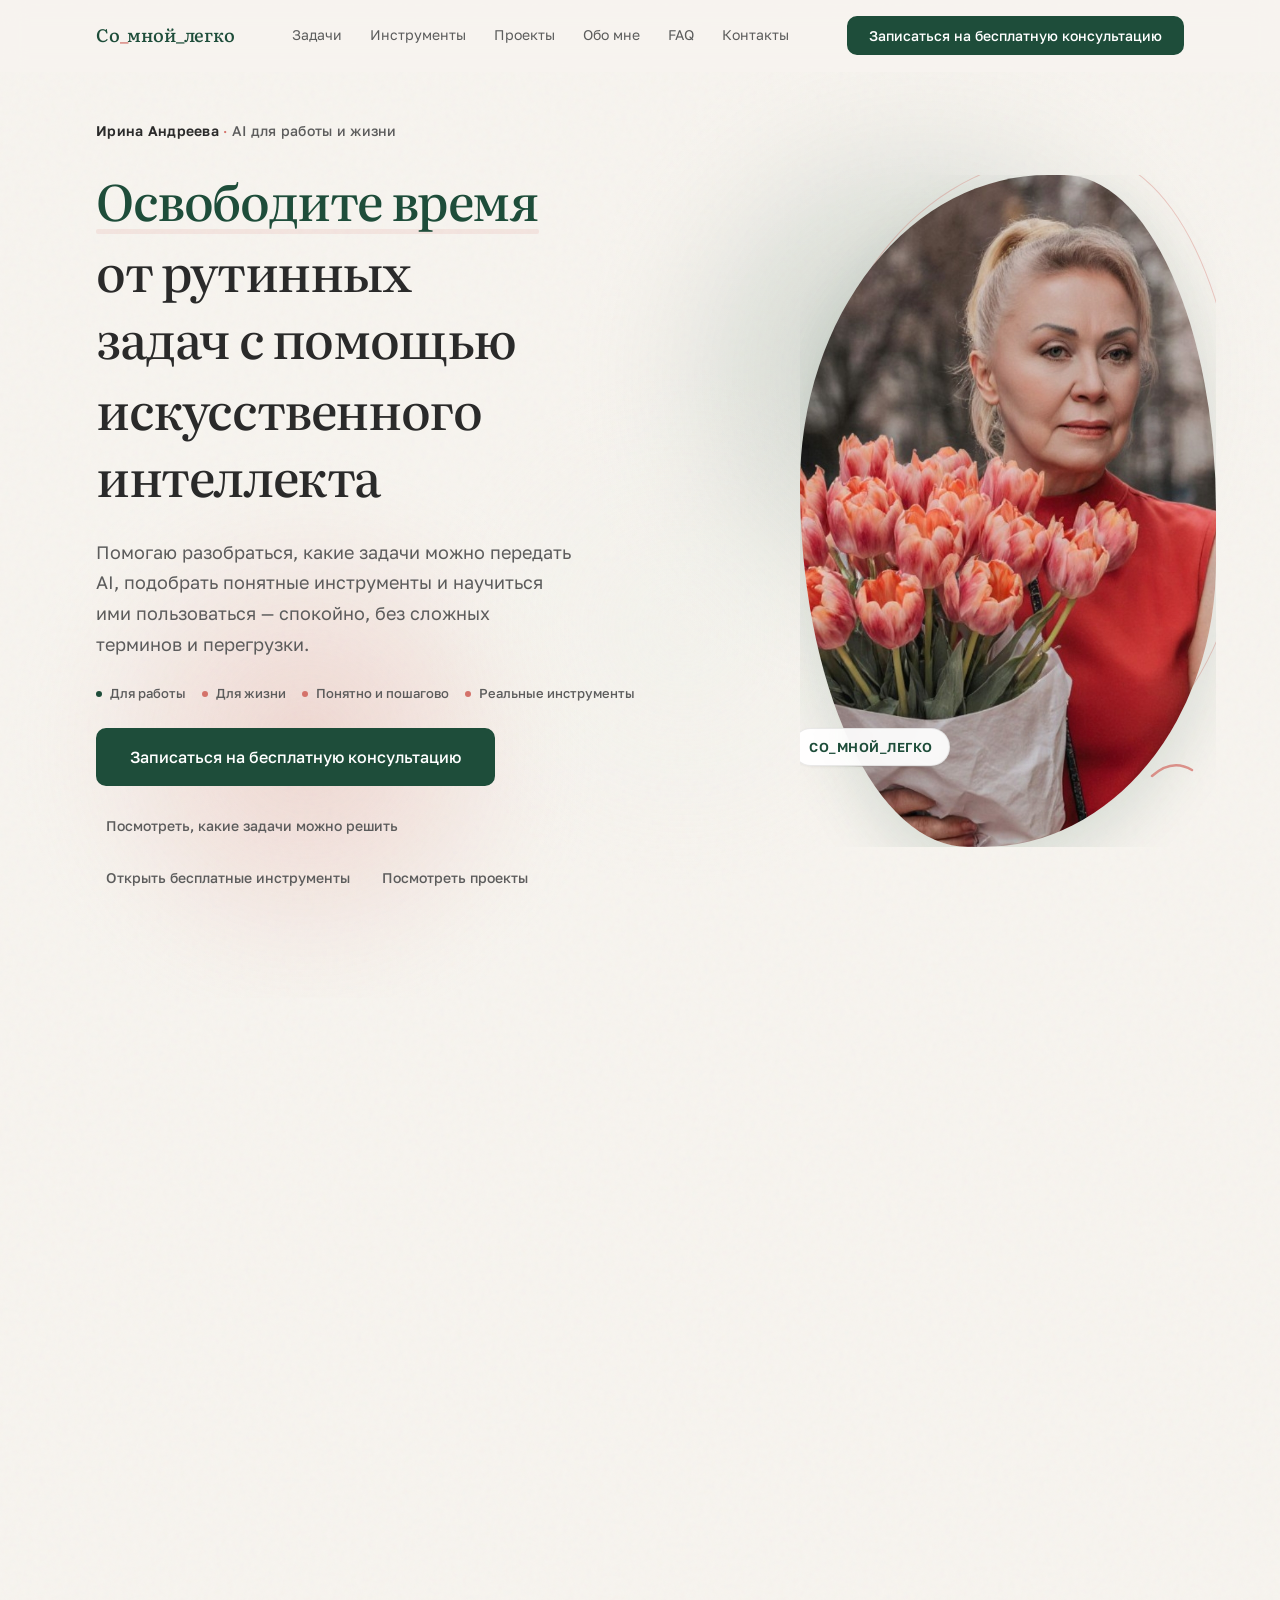
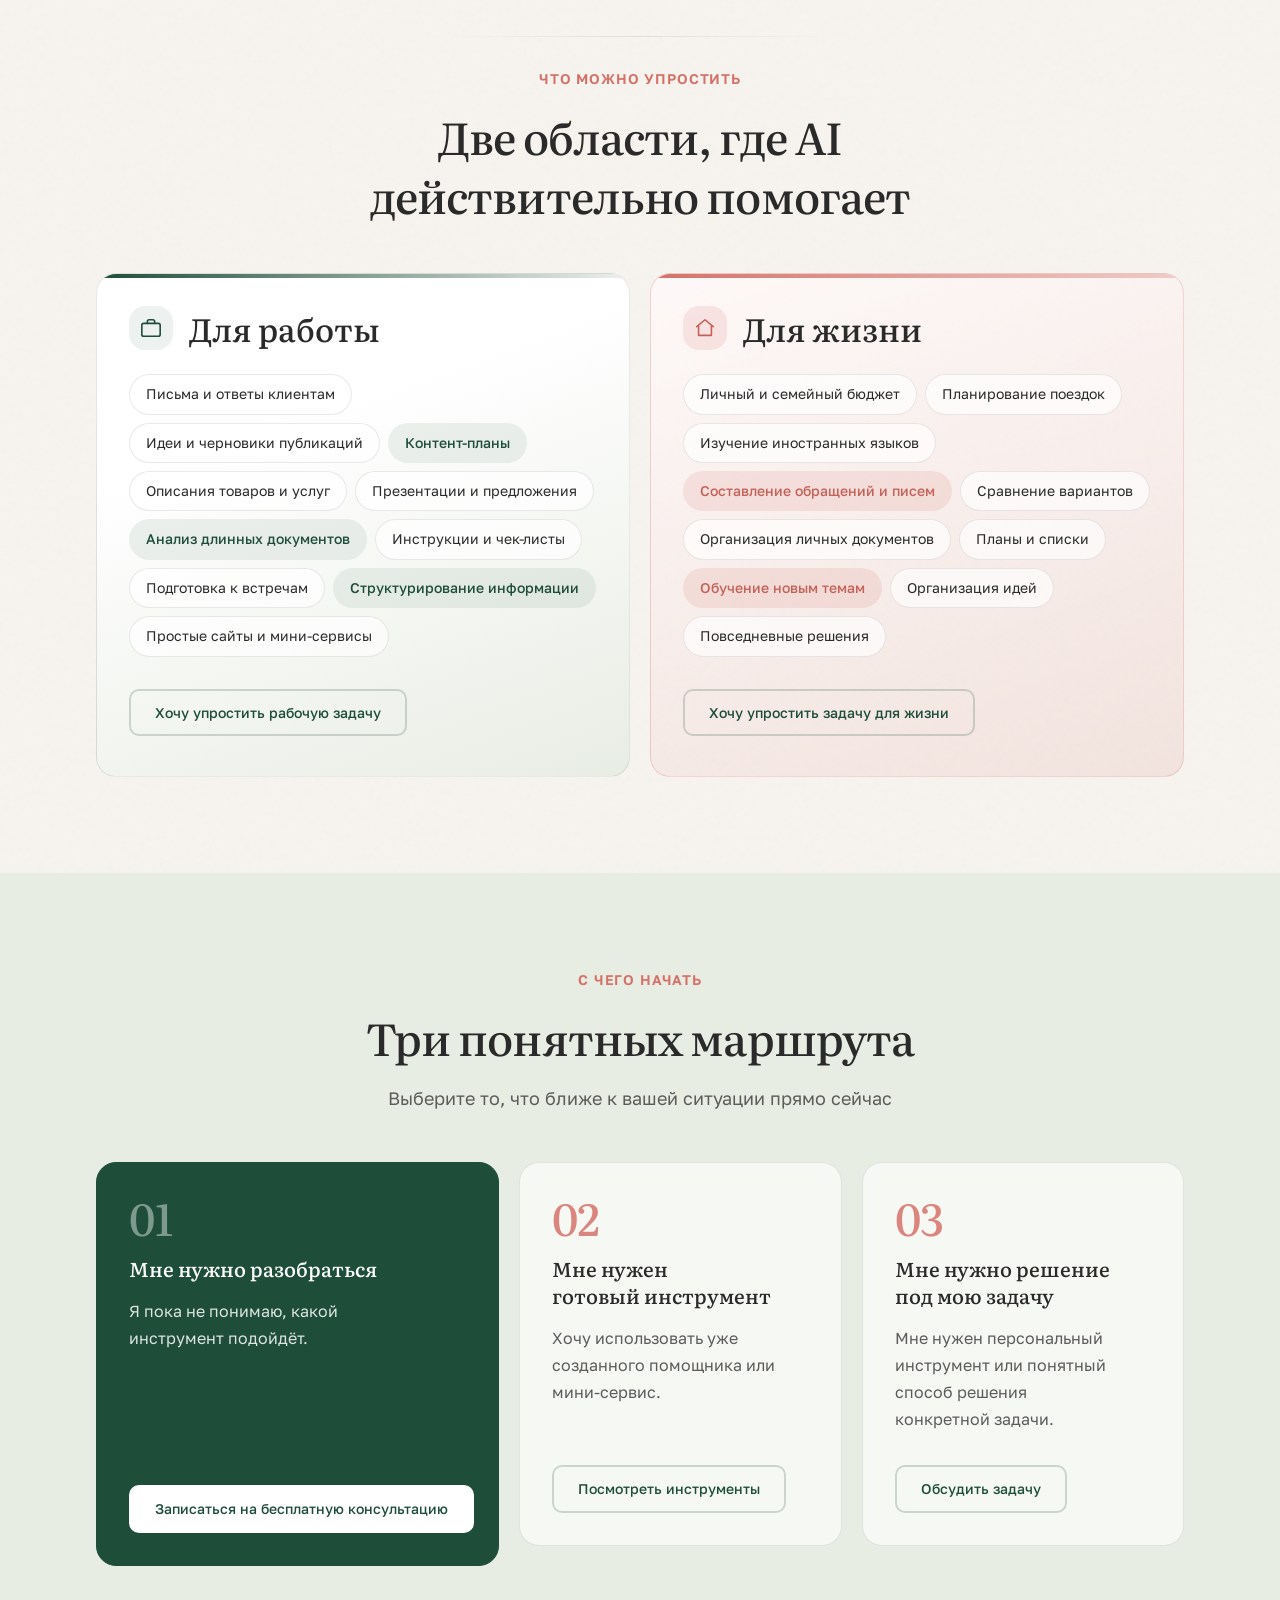
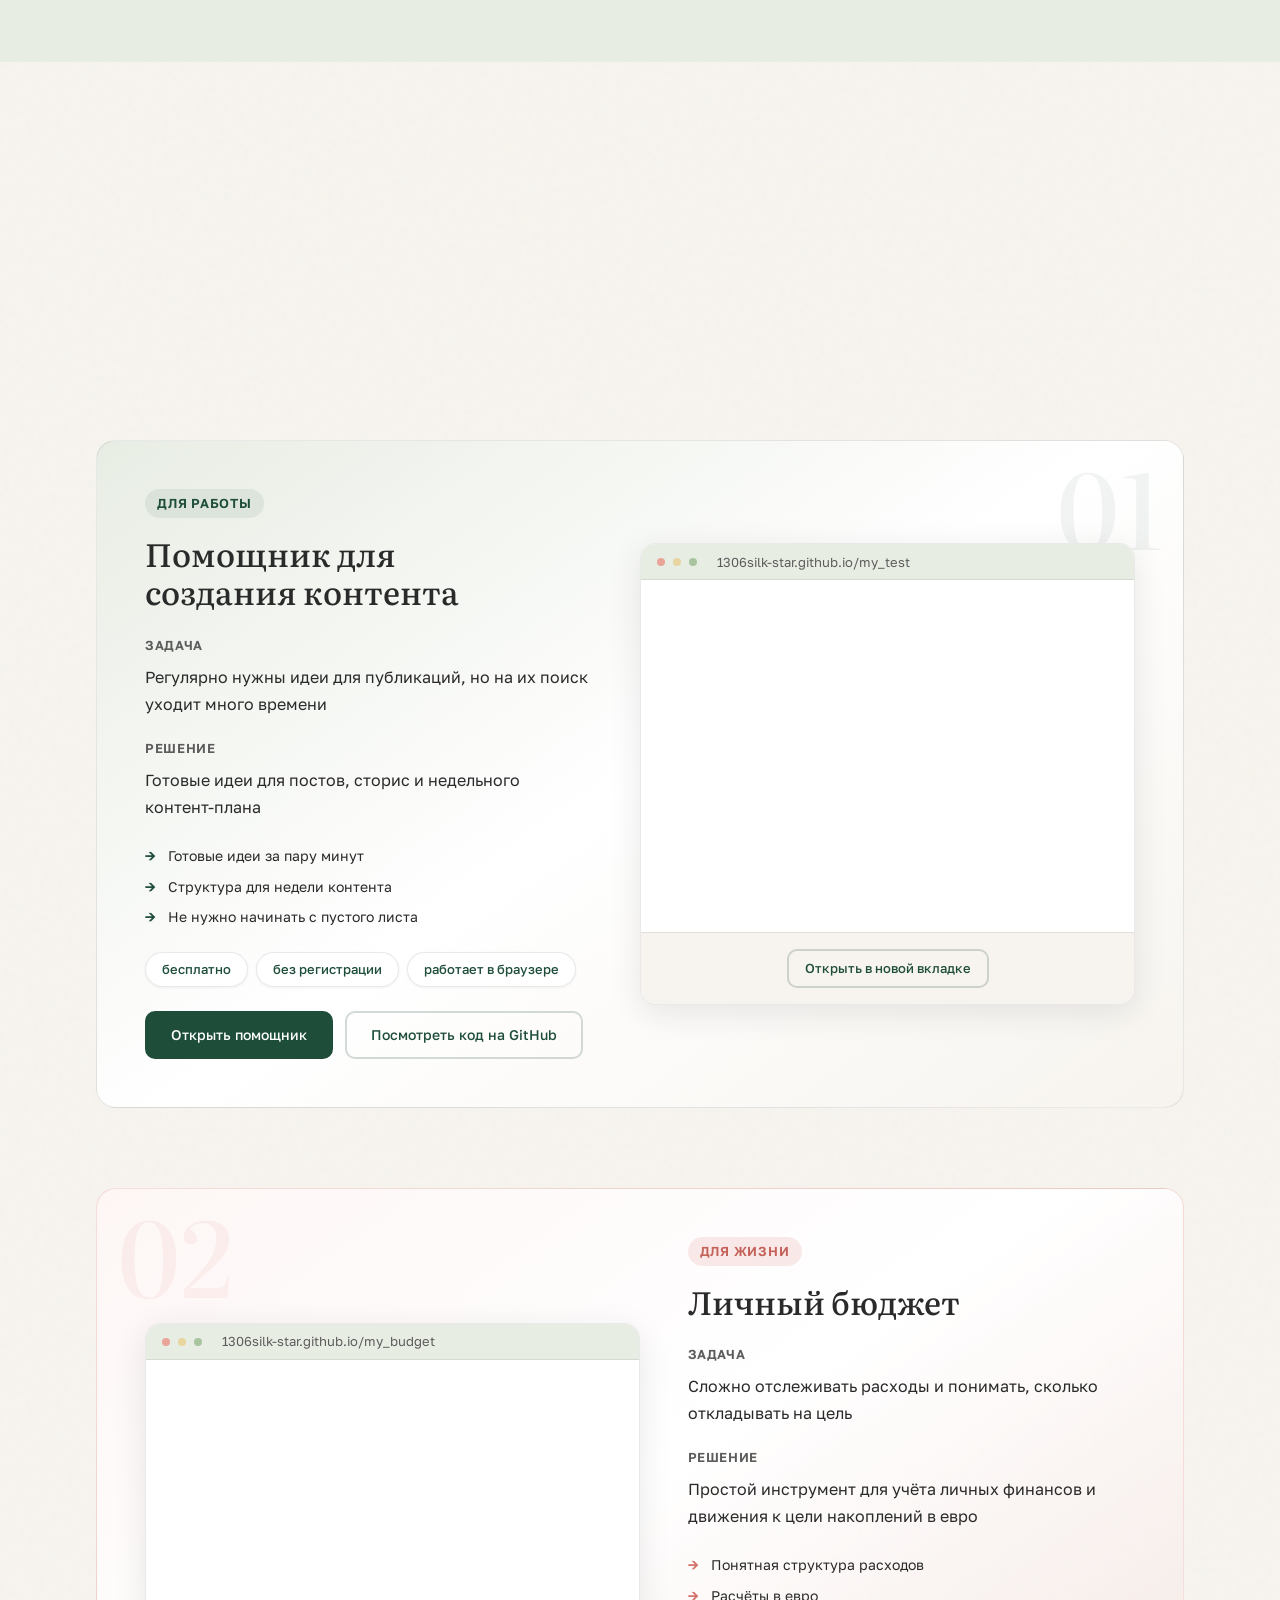
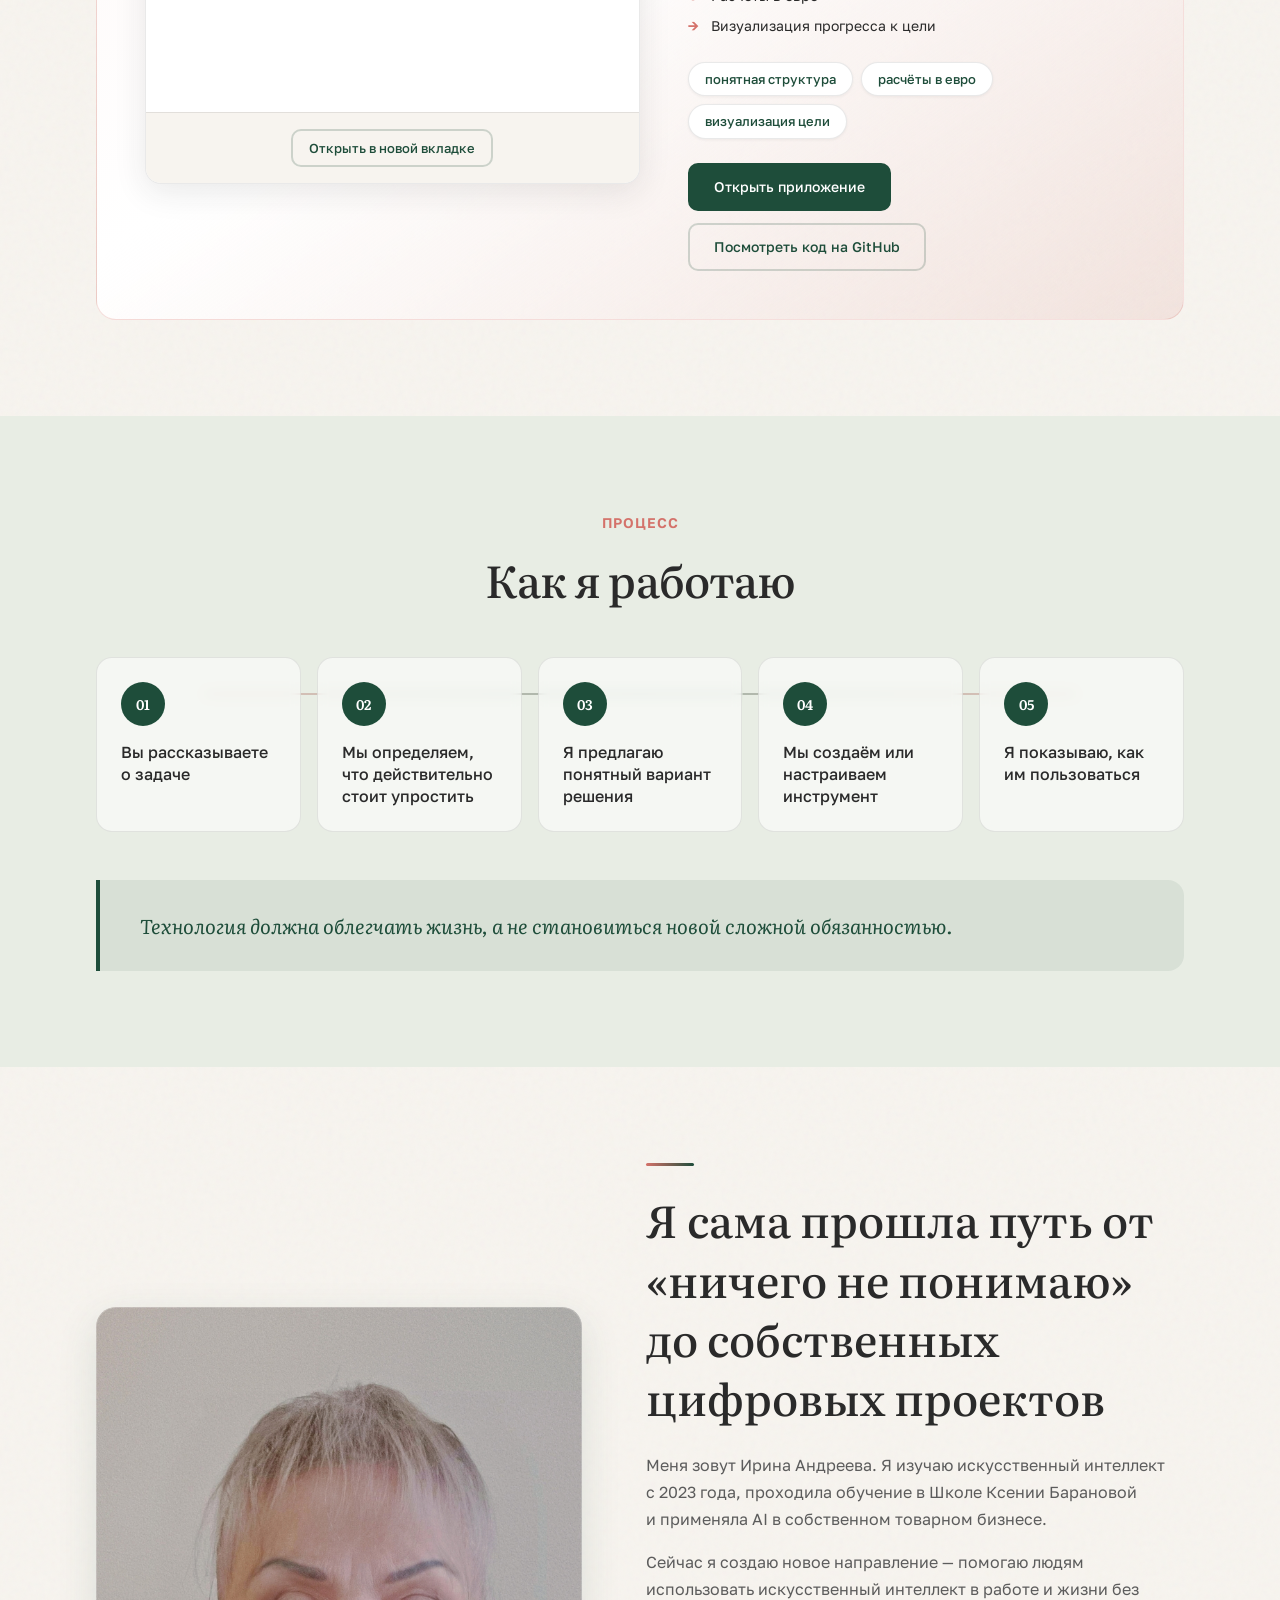
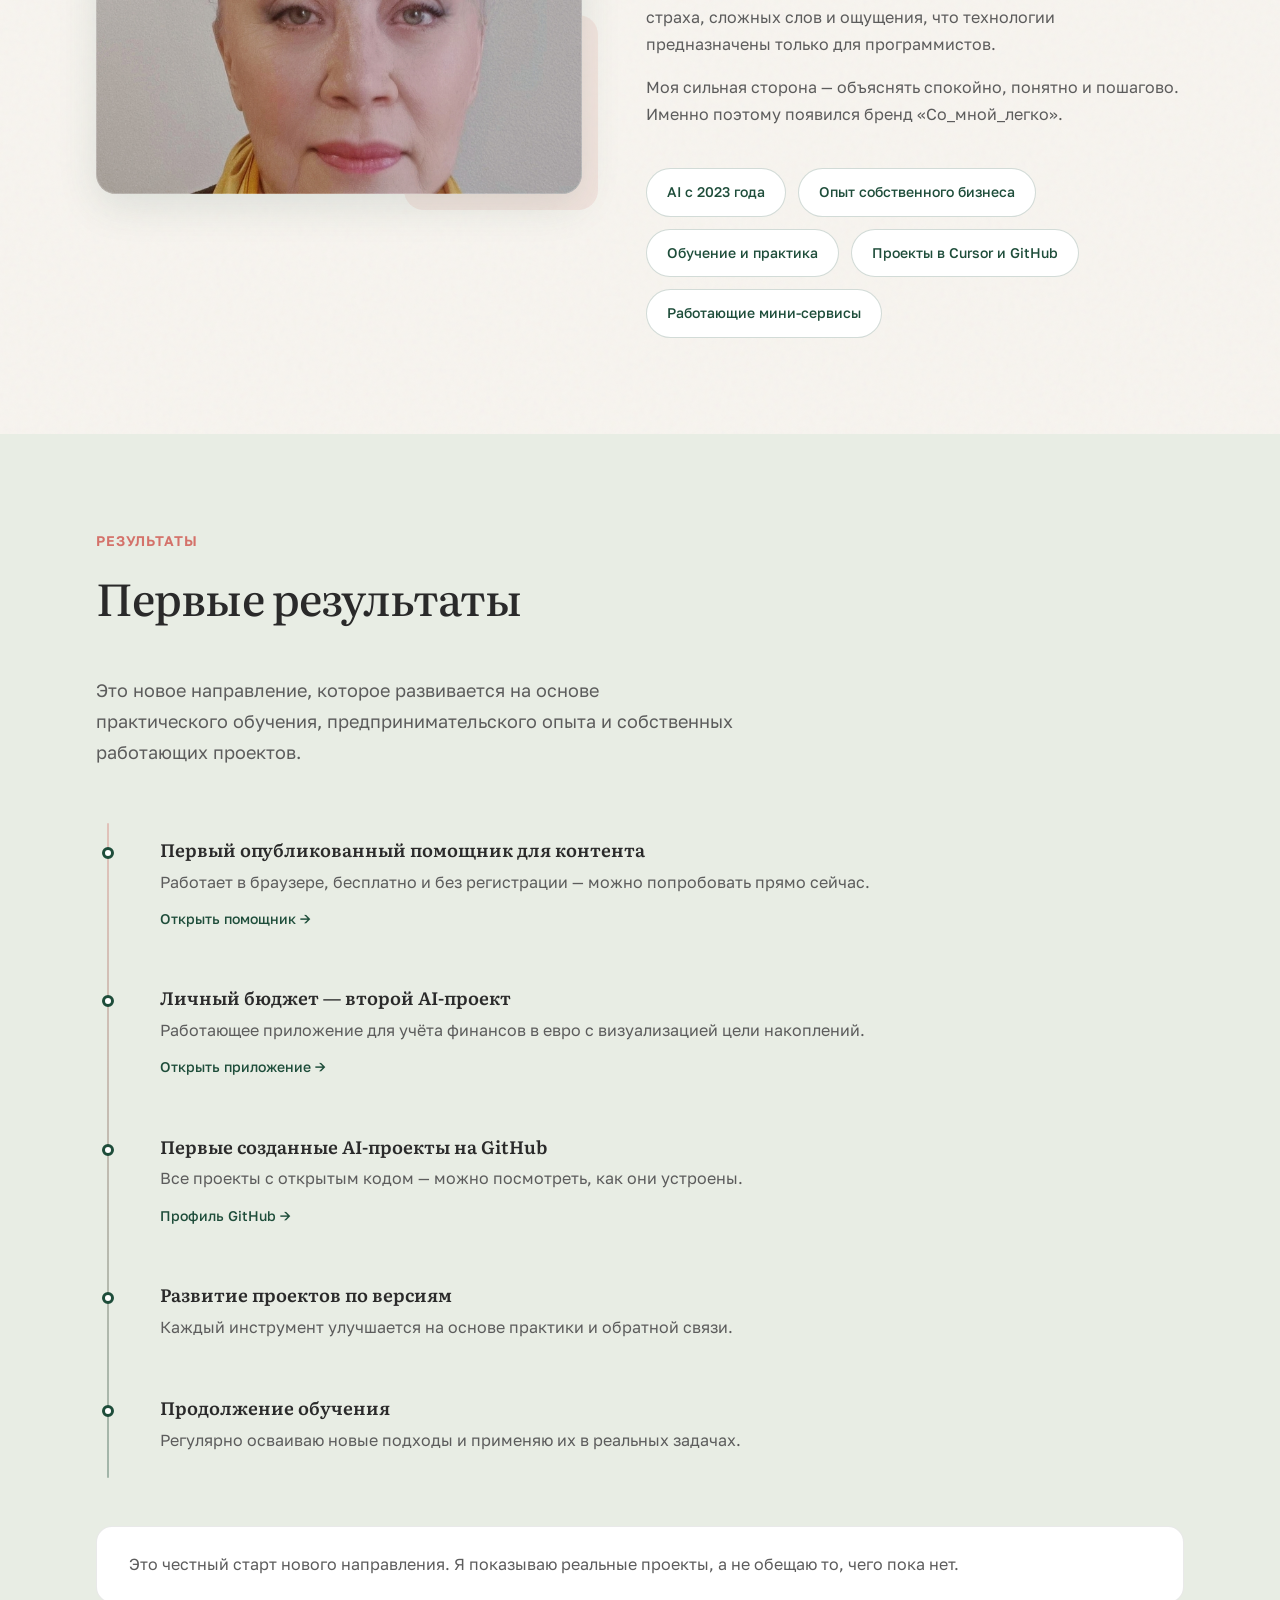
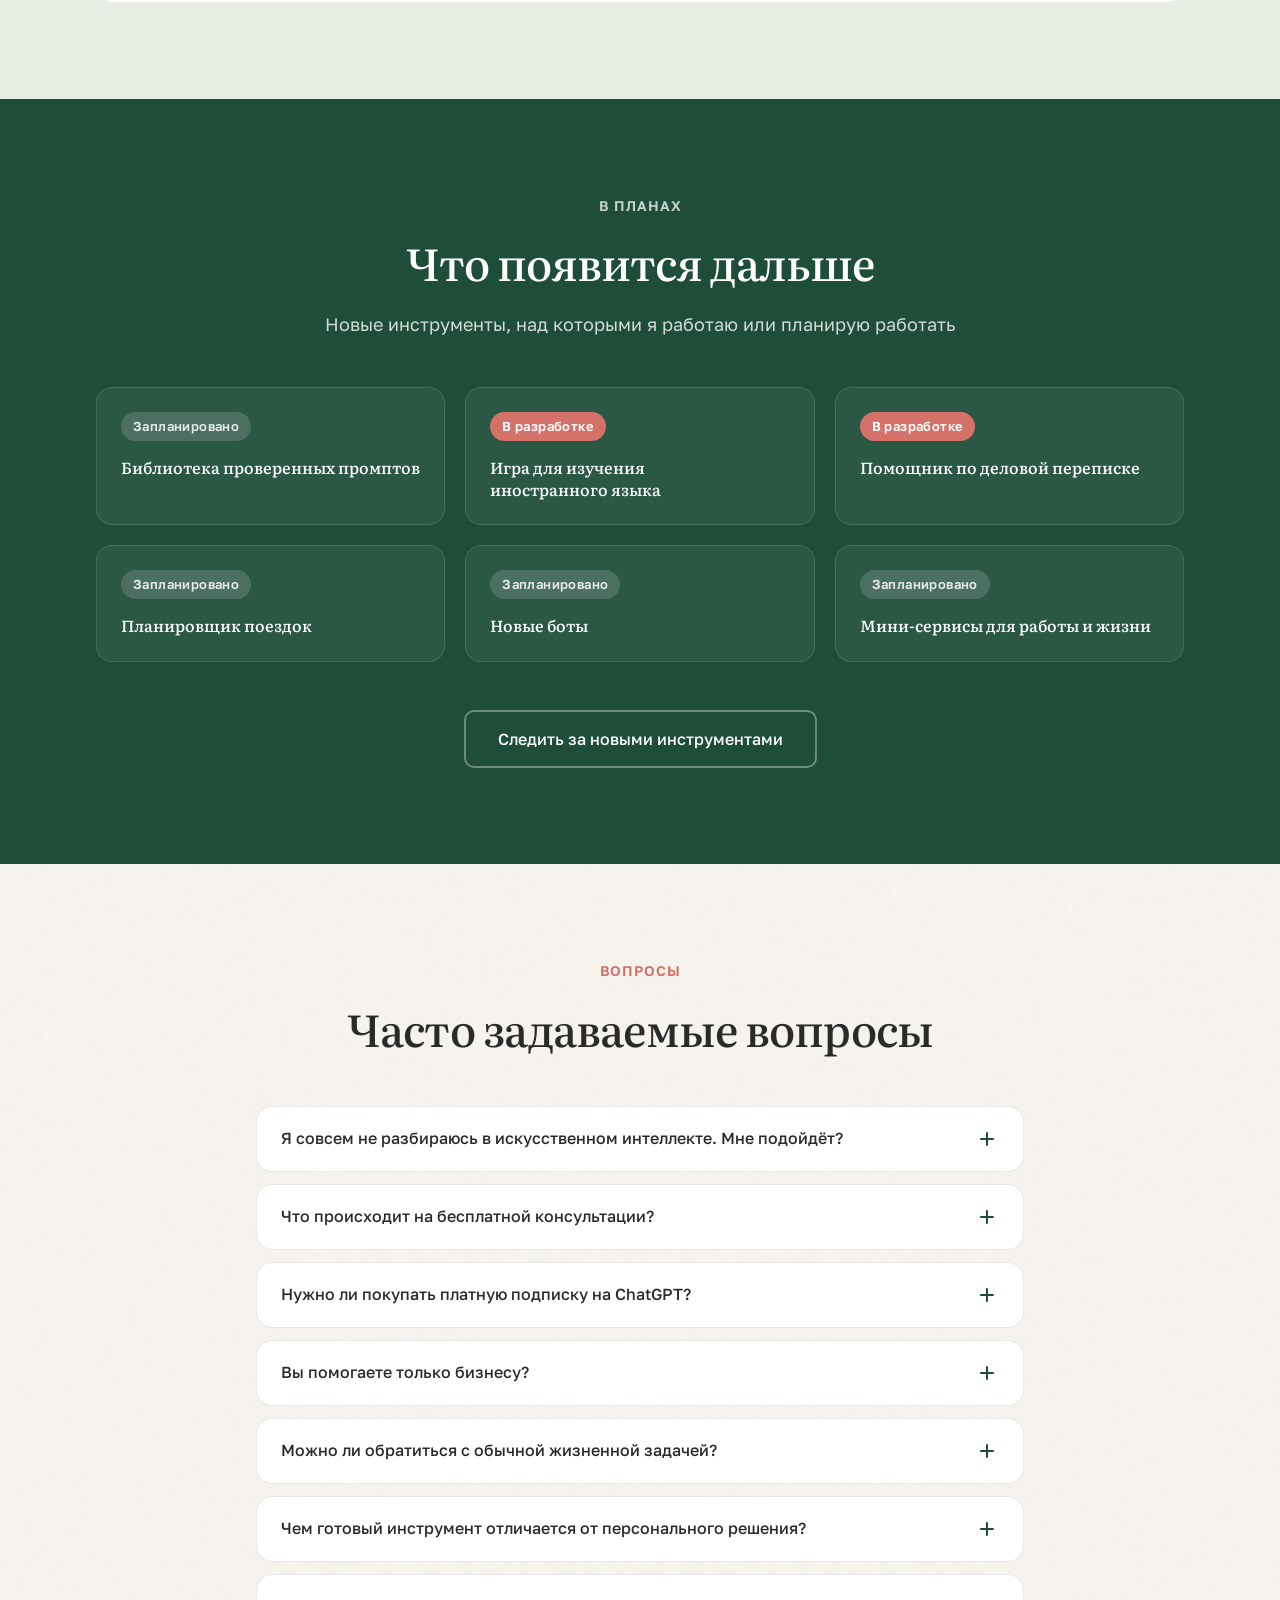
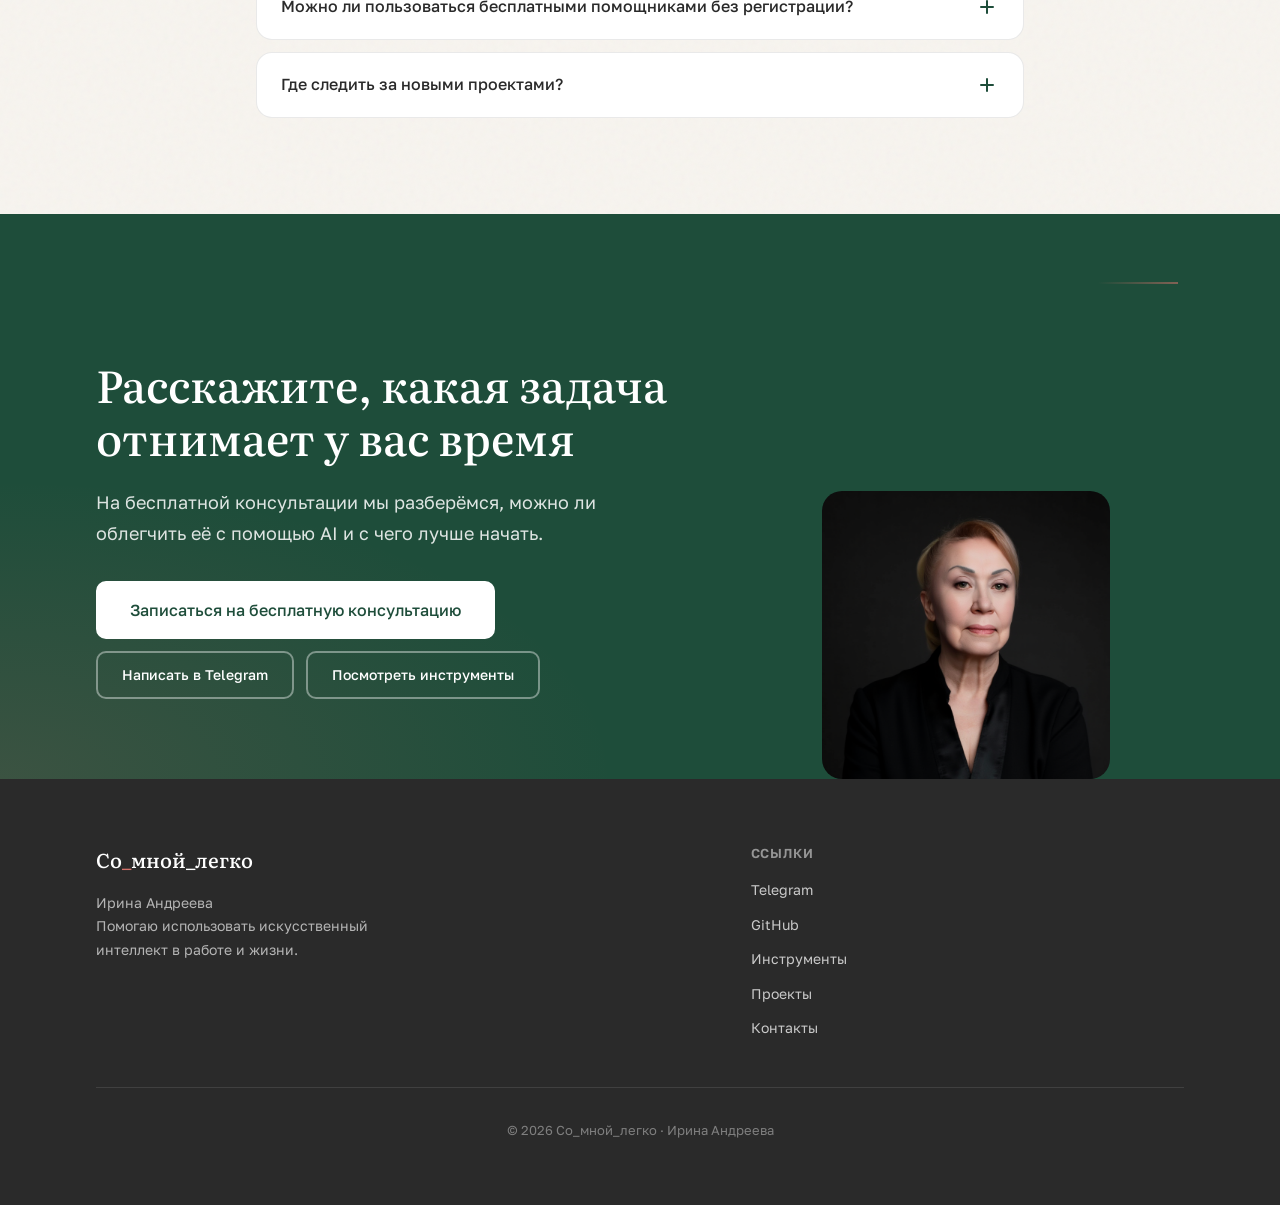
==== index.html @ e7ed35ec "Initial commit" ====
<!DOCTYPE html>
<html lang="ru">
  <head>
    <meta charset="UTF-8" />
    <meta name="viewport" content="width=device-width, initial-scale=1.0" />

    <title>Со_мной_легко — Ирина Андреева · AI для работы и жизни</title>
    <meta
      name="description"
      content="Помогаю разобраться, какие задачи можно передать AI, подобрать понятные инструменты и научиться ими пользоваться — спокойно, без сложных терминов."
    />

    <!-- Open Graph / Telegram / соцсети -->
    <meta property="og:type" content="website" />
    <meta property="og:locale" content="ru_RU" />
    <meta property="og:title" content="Со_мной_легко — Ирина Андреева · AI для работы и жизни" />
    <meta
      property="og:description"
      content="Освободите время от рутинных задач с помощью искусственного интеллекта. Спокойно, понятно и пошагово."
    />
    <meta property="og:image" content="assets/images/about/about.jpg" />
    <meta property="og:image:width" content="1200" />
    <meta property="og:image:height" content="630" />
    <meta property="og:site_name" content="Со_мной_легко" />

    <meta name="twitter:card" content="summary_large_image" />
    <meta name="twitter:title" content="Со_мной_легко — Ирина Андреева · AI для работы и жизни" />
    <meta
      name="twitter:description"
      content="Помогаю использовать AI в работе и жизни — спокойно, без сложных терминов."
    />
    <meta name="twitter:image" content="assets/images/about/about.jpg" />

    <!-- Будущая английская версия: <link rel="alternate" hreflang="en" href="/en/" /> -->

    <link rel="icon" href="assets/favicon.svg" type="image/svg+xml" />
    <link rel="apple-touch-icon" href="assets/favicon.svg" />

    <link rel="preconnect" href="https://fonts.googleapis.com" />
    <link rel="preconnect" href="https://fonts.gstatic.com" crossorigin />
    <link
      href="https://fonts.googleapis.com/css2?family=Golos+Text:wght@400;500;600&family=Literata:opsz,wght@7..72,400;7..72,500;7..72,600&display=swap"
      rel="stylesheet"
    />

    <link rel="stylesheet" href="css/variables.css" />
    <link rel="stylesheet" href="css/reset.css" />
    <link rel="stylesheet" href="css/base.css" />
    <link rel="stylesheet" href="css/layout.css" />
    <link rel="stylesheet" href="css/utilities.css" />
    <link rel="stylesheet" href="css/animations.css" />
    <link rel="stylesheet" href="css/effects.css" />
    <link rel="stylesheet" href="css/components/sections.css" />
    <link rel="stylesheet" href="css/components/motif.css" />
    <link rel="stylesheet" href="css/components/header.css" />
    <link rel="stylesheet" href="css/components/hero.css" />
    <link rel="stylesheet" href="css/components/tasks.css" />
    <link rel="stylesheet" href="css/components/routes.css" />
    <link rel="stylesheet" href="css/components/projects.css" />
    <link rel="stylesheet" href="css/components/process.css" />
    <link rel="stylesheet" href="css/components/about.css" />
    <link rel="stylesheet" href="css/components/results.css" />
    <link rel="stylesheet" href="css/components/roadmap.css" />
    <link rel="stylesheet" href="css/components/faq.css" />
    <link rel="stylesheet" href="css/components/cta.css" />
    <link rel="stylesheet" href="css/components/footer.css" />
  </head>

  <body>
    <a class="sr-only sr-only-focusable" href="#main">Перейти к содержимому</a>

    <!-- ШАПКА -->
    <header class="site-header" role="banner">
      <div class="container site-header__inner">
        <a class="site-logo" href="#top" aria-label="Со_мной_легко — на главную">
          Со<span class="site-logo__underscore">_</span>мной_легко
        </a>

        <nav class="site-nav" aria-label="Основная навигация">
          <a class="site-nav__link" href="#tasks" data-nav-link>Задачи</a>
          <a class="site-nav__link" href="#tools" data-nav-link>Инструменты</a>
          <a class="site-nav__link" href="#projects" data-nav-link>Проекты</a>
          <a class="site-nav__link" href="#about" data-nav-link>Обо мне</a>
          <a class="site-nav__link" href="#faq" data-nav-link>FAQ</a>
          <a class="site-nav__link" href="#contacts" data-nav-link>Контакты</a>
        </nav>

        <div class="site-header__actions">
          <a
            class="btn btn--primary site-header__cta btn--shine"
            data-magnetic
            href="https://t.me/somnoi_legko"
            target="_blank"
            rel="noopener noreferrer"
          >
            Записаться на бесплатную консультацию
          </a>
        </div>

        <button
          class="burger"
          type="button"
          aria-label="Открыть меню"
          aria-expanded="false"
          aria-controls="mobile-menu"
        >
          <span class="burger__line"></span>
          <span class="burger__line"></span>
          <span class="burger__line"></span>
        </button>
      </div>
    </header>

    <div class="mobile-menu__overlay" aria-hidden="true"></div>

    <nav
      id="mobile-menu"
      class="mobile-menu"
      aria-label="Мобильная навигация"
      aria-hidden="true"
    >
      <div class="mobile-menu__nav">
        <a class="mobile-menu__link" href="#tasks" data-nav-link>Задачи</a>
        <a class="mobile-menu__link" href="#tools" data-nav-link>Инструменты</a>
        <a class="mobile-menu__link" href="#projects" data-nav-link>Проекты</a>
        <a class="mobile-menu__link" href="#about" data-nav-link>Обо мне</a>
        <a class="mobile-menu__link" href="#faq" data-nav-link>FAQ</a>
        <a class="mobile-menu__link" href="#contacts" data-nav-link>Контакты</a>
      </div>
      <a
        class="btn btn--primary btn--lg mobile-menu__cta"
        href="https://t.me/somnoi_legko"
        target="_blank"
        rel="noopener noreferrer"
      >
        Записаться на бесплатную консультацию
      </a>
    </nav>

    <main id="main" class="page-content">

      <!-- HERO -->
      <section class="hero section" id="top" aria-labelledby="hero-title">
        <div class="hero__mesh-wrap" aria-hidden="true">
          <canvas id="hero-mesh"></canvas>
        </div>
        <div class="container">
          <div class="hero__grid">
            <div class="hero__content">
              <p class="eyebrow hero__eyebrow">
                <span class="hero__eyebrow-name">Ирина Андреева</span>
                <span class="hero__eyebrow-sep" aria-hidden="true">·</span>
                <span>AI для работы и жизни</span>
              </p>

              <h1 class="hero__title" id="hero-title">
                <span class="hero__title-line">
                  <span class="hero__title-line-inner"><span class="hero__title-accent">Освободите время</span></span>
                </span>
                <span class="hero__title-line">
                  <span class="hero__title-line-inner">от рутинных задач с&nbsp;помощью</span>
                </span>
                <span class="hero__title-line">
                  <span class="hero__title-line-inner">искусственного интеллекта</span>
                </span>
              </h1>

              <p class="hero__subtitle">
                Помогаю разобраться, какие задачи можно передать AI, подобрать понятные инструменты и&nbsp;научиться ими пользоваться&nbsp;— спокойно, без сложных терминов и&nbsp;перегрузки.
              </p>

              <ul class="hero__pillars" aria-label="Ключевые направления">
                <li class="hero__pillar hero__pillar--primary">Для работы</li>
                <li class="hero__pillar">Для жизни</li>
                <li class="hero__pillar">Понятно и пошагово</li>
                <li class="hero__pillar">Реальные инструменты</li>
              </ul>

              <div class="hero__actions">
                <div class="hero__actions-primary">
                  <a
                    class="btn btn--primary btn--lg btn--shine"
                    data-magnetic
                    href="https://t.me/somnoi_legko"
                    target="_blank"
                    rel="noopener noreferrer"
                  >
                    Записаться на бесплатную консультацию
                  </a>
                </div>
                <div class="hero__actions-secondary">
                  <a class="btn btn--ghost" href="#tasks" data-nav-link>
                    Посмотреть, какие задачи можно решить
                  </a>
                  <a class="btn btn--ghost" href="#tools" data-nav-link>
                    Открыть бесплатные инструменты
                  </a>
                  <a class="btn btn--ghost" href="#projects" data-nav-link>
                    Посмотреть проекты
                  </a>
                </div>
              </div>
            </div>

            <div class="hero__visual">
              <div class="hero__editorial">
                <span class="hero__photo-ring" aria-hidden="true"></span>
                <img
                  class="hero__photo"
                  src="assets/images/about/about.jpg"
                  alt="Ирина Андреева с букетом тюльпанов — специалист по применению AI в работе и жизни"
                  width="900"
                  height="1125"
                  fetchpriority="high"
                />
                <span class="hero__label-float">Со_мной_легко</span>
                <svg class="hero__motif brand-motif" viewBox="0 0 48 24" aria-hidden="true">
                  <path class="motif-stroke" d="M4 20 Q24 2 44 14" fill="none" stroke="currentColor" stroke-width="2.5" stroke-linecap="round"/>
                </svg>
              </div>
            </div>
          </div>
        </div>
      </section>

      <!-- ЗНАКОМО? + ЧТО МОЖНО УПРОСТИТЬ -->
      <section class="section recognize" id="tasks" aria-labelledby="tasks-title">
        <div class="container">
          <div class="recognize__grid reveal-clip">
            <div class="recognize__intro">
              <div class="section-divider"></div>
              <h2 class="recognize__title" id="tasks-title">
                Задачи копятся, а&nbsp;разобраться с&nbsp;AI всё некогда?
              </h2>
              <p class="recognize__conclusion">
                Необязательно становиться программистом.<br />
                Важно понять, какую задачу вы&nbsp;хотите решить.
              </p>
            </div>

            <ul class="recognize__list">
              <li class="recognize__item reveal reveal--delay-1">
                <span class="recognize__icon" aria-hidden="true"><svg><use href="assets/icons.svg#icon-mail"/></svg></span>
                <span>Нужно написать письмо или ответ клиенту</span>
              </li>
              <li class="recognize__item reveal reveal--delay-1">
                <span class="recognize__icon" aria-hidden="true"><svg><use href="assets/icons.svg#icon-bulb"/></svg></span>
                <span>Регулярно заканчиваются идеи для публикаций</span>
              </li>
              <li class="recognize__item reveal reveal--delay-2">
                <span class="recognize__icon" aria-hidden="true"><svg><use href="assets/icons.svg#icon-list"/></svg></span>
                <span>Трудно структурировать документы и заметки</span>
              </li>
              <li class="recognize__item reveal reveal--delay-2">
                <span class="recognize__icon" aria-hidden="true"><svg><use href="assets/icons.svg#icon-pen"/></svg></span>
                <span>Хочется быстрее подготовить описание услуги</span>
              </li>
              <li class="recognize__item reveal reveal--delay-3">
                <span class="recognize__icon" aria-hidden="true"><svg><use href="assets/icons.svg#icon-plane"/></svg></span>
                <span>Нужно распланировать поездку</span>
              </li>
              <li class="recognize__item reveal reveal--delay-3">
                <span class="recognize__icon" aria-hidden="true"><svg><use href="assets/icons.svg#icon-wallet"/></svg></span>
                <span>Хочется вести личный бюджет</span>
              </li>
              <li class="recognize__item reveal reveal--delay-3">
                <span class="recognize__icon" aria-hidden="true"><svg><use href="assets/icons.svg#icon-globe"/></svg></span>
                <span>Нужно изучать иностранный язык</span>
              </li>
              <li class="recognize__item reveal reveal--delay-3">
                <span class="recognize__icon" aria-hidden="true"><svg><use href="assets/icons.svg#icon-search"/></svg></span>
                <span>Сложно выбрать подходящий AI-инструмент</span>
              </li>
              <li class="recognize__item reveal reveal--delay-3">
                <span class="recognize__icon" aria-hidden="true"><svg><use href="assets/icons.svg#icon-chat"/></svg></span>
                <span>ChatGPT отвечает не так, как ожидалось</span>
              </li>
              <li class="recognize__item reveal reveal--delay-3">
                <span class="recognize__icon" aria-hidden="true"><svg><use href="assets/icons.svg#icon-help"/></svg></span>
                <span>Новые технологии вызывают растерянность</span>
              </li>
            </ul>
          </div>

          <div class="simplify reveal">
            <header class="section-header section-header--center section-header--wide">
              <p class="section-header__label">Что можно упростить</p>
              <h3 class="section-header__title">Две области, где AI действительно помогает</h3>
            </header>

            <div class="simplify__zones">
              <article class="simplify__zone simplify__zone--work reveal">
                <div class="simplify__zone-header">
                  <span class="simplify__zone-icon" aria-hidden="true"><svg><use href="assets/icons.svg#icon-briefcase"/></svg></span>
                  <h4 class="simplify__zone-title">Для работы</h4>
                </div>
                <div class="simplify__tasks">
                  <span class="simplify__task">Письма и ответы клиентам</span>
                  <span class="simplify__task">Идеи и черновики публикаций</span>
                  <span class="simplify__task">Контент-планы</span>
                  <span class="simplify__task">Описания товаров и услуг</span>
                  <span class="simplify__task">Презентации и предложения</span>
                  <span class="simplify__task">Анализ длинных документов</span>
                  <span class="simplify__task">Инструкции и чек-листы</span>
                  <span class="simplify__task">Подготовка к встречам</span>
                  <span class="simplify__task">Структурирование информации</span>
                  <span class="simplify__task">Простые сайты и мини-сервисы</span>
                </div>
                <a class="btn btn--secondary simplify__zone-action" href="https://t.me/somnoi_legko" target="_blank" rel="noopener noreferrer">
                  Хочу упростить рабочую задачу
                </a>
              </article>

              <article class="simplify__zone simplify__zone--life reveal reveal--delay-1">
                <div class="simplify__zone-header">
                  <span class="simplify__zone-icon" aria-hidden="true"><svg><use href="assets/icons.svg#icon-home"/></svg></span>
                  <h4 class="simplify__zone-title">Для жизни</h4>
                </div>
                <div class="simplify__tasks">
                  <span class="simplify__task">Личный и семейный бюджет</span>
                  <span class="simplify__task">Планирование поездок</span>
                  <span class="simplify__task">Изучение иностранных языков</span>
                  <span class="simplify__task">Составление обращений и писем</span>
                  <span class="simplify__task">Сравнение вариантов</span>
                  <span class="simplify__task">Организация личных документов</span>
                  <span class="simplify__task">Планы и списки</span>
                  <span class="simplify__task">Обучение новым темам</span>
                  <span class="simplify__task">Организация идей</span>
                  <span class="simplify__task">Повседневные решения</span>
                </div>
                <a class="btn btn--secondary simplify__zone-action" href="https://t.me/somnoi_legko" target="_blank" rel="noopener noreferrer">
                  Хочу упростить задачу для жизни
                </a>
              </article>
            </div>
          </div>
        </div>
      </section>

      <!-- С ЧЕГО НАЧАТЬ -->
      <section class="section section--alt routes" id="start" aria-labelledby="start-title">
        <div class="container">
          <header class="section-header section-header--center reveal">
            <p class="section-header__label">С чего начать</p>
            <h2 class="section-header__title" id="start-title">Три понятных маршрута</h2>
            <p class="section-header__subtitle">Выберите то, что ближе к вашей ситуации прямо сейчас</p>
          </header>

          <div class="routes__grid reveal-stagger">
            <article class="route-card route-card--featured" data-spotlight data-tilt>
              <span class="route-card__number">01</span>
              <h3 class="route-card__title">Мне нужно разобраться</h3>
              <p class="route-card__text">Я пока не понимаю, какой инструмент подойдёт.</p>
              <div class="route-card__action">
                <a class="btn btn--primary" href="https://t.me/somnoi_legko" target="_blank" rel="noopener noreferrer">
                  Записаться на бесплатную консультацию
                </a>
              </div>
            </article>

            <article class="route-card" data-spotlight data-tilt>
              <span class="route-card__number">02</span>
              <h3 class="route-card__title">Мне нужен готовый инструмент</h3>
              <p class="route-card__text">Хочу использовать уже созданного помощника или мини-сервис.</p>
              <div class="route-card__action">
                <a class="btn btn--secondary" href="#tools" data-nav-link>Посмотреть инструменты</a>
              </div>
            </article>

            <article class="route-card" data-spotlight data-tilt>
              <span class="route-card__number">03</span>
              <h3 class="route-card__title">Мне нужно решение под мою задачу</h3>
              <p class="route-card__text">Мне нужен персональный инструмент или понятный способ решения конкретной задачи.</p>
              <div class="route-card__action">
                <a class="btn btn--secondary" href="https://t.me/somnoi_legko" target="_blank" rel="noopener noreferrer">
                  Обсудить задачу
                </a>
              </div>
            </article>
          </div>
        </div>
      </section>

      <!-- УЖЕ СОЗДАНО -->
      <section class="section projects" id="tools" aria-labelledby="tools-title">
        <div class="container">
          <header class="section-header reveal-clip">
            <p class="section-header__label">Инструменты</p>
            <h2 class="section-header__title" id="tools-title">Инструменты для работы и жизни</h2>
            <p class="section-header__subtitle">
              Начинаю с небольших понятных решений, которые можно открыть и использовать прямо в браузере.
            </p>
          </header>

          <div class="projects__list" id="projects">
            <article class="project-case project-case--work reveal reveal--scale" data-spotlight data-tilt>
              <div class="project-case__content">
                <span class="project-case__category">Для работы</span>
                <h3 class="project-case__title">Помощник для создания контента</h3>

                <div class="project-case__meta">
                  <div class="project-case__block">
                    <p class="project-case__block-label">Задача</p>
                    <p class="project-case__block-text">Регулярно нужны идеи для публикаций, но на их поиск уходит много времени</p>
                  </div>
                  <div class="project-case__block">
                    <p class="project-case__block-label">Решение</p>
                    <p class="project-case__block-text">Готовые идеи для постов, сторис и недельного контент-плана</p>
                  </div>
                </div>
                <ul class="project-case__benefits">
                  <li class="project-case__benefit">Готовые идеи за пару минут</li>
                  <li class="project-case__benefit">Структура для недели контента</li>
                  <li class="project-case__benefit">Не нужно начинать с пустого листа</li>
                </ul>
                <div class="project-case__features">
                  <span class="tag">бесплатно</span>
                  <span class="tag">без регистрации</span>
                  <span class="tag">работает в браузере</span>
                </div>
                <div class="project-case__actions">
                  <a class="btn btn--primary btn--shine" href="https://1306silk-star.github.io/my_test/" target="_blank" rel="noopener noreferrer">Открыть помощник</a>
                  <a class="btn btn--secondary" href="https://github.com/1306silk-star/my_test" target="_blank" rel="noopener noreferrer">Посмотреть код на GitHub</a>
                </div>
              </div>
              <div class="project-case__visual">
                <div class="project-live">
                  <div class="project-live__bar" aria-hidden="true">
                    <span class="project-live__dot"></span>
                    <span class="project-live__dot"></span>
                    <span class="project-live__dot"></span>
                    <span class="project-live__url">1306silk-star.github.io/my_test</span>
                  </div>
                  <iframe
                    class="project-live__frame"
                    src="https://1306silk-star.github.io/my_test/"
                    title="Помощник для создания контента — живое приложение"
                    loading="lazy"
                    allow="clipboard-write"
                  ></iframe>
                  <div class="project-live__fallback">
                    <a class="btn btn--secondary btn--sm" href="https://1306silk-star.github.io/my_test/" target="_blank" rel="noopener noreferrer">Открыть в новой вкладке</a>
                  </div>
                </div>
              </div>
            </article>

            <article class="project-case project-case--life project-case--reverse reveal reveal--scale" data-spotlight data-tilt>
              <div class="project-case__content">
                <span class="project-case__category">Для жизни</span>
                <h3 class="project-case__title">Личный бюджет</h3>

                <div class="project-case__meta">
                  <div class="project-case__block">
                    <p class="project-case__block-label">Задача</p>
                    <p class="project-case__block-text">Сложно отслеживать расходы и понимать, сколько откладывать на цель</p>
                  </div>
                  <div class="project-case__block">
                    <p class="project-case__block-label">Решение</p>
                    <p class="project-case__block-text">Простой инструмент для учёта личных финансов и движения к цели накоплений в евро</p>
                  </div>
                </div>
                <ul class="project-case__benefits">
                  <li class="project-case__benefit">Понятная структура расходов</li>
                  <li class="project-case__benefit">Расчёты в евро</li>
                  <li class="project-case__benefit">Визуализация прогресса к цели</li>
                </ul>
                <div class="project-case__features">
                  <span class="tag">понятная структура</span>
                  <span class="tag">расчёты в евро</span>
                  <span class="tag">визуализация цели</span>
                </div>
                <div class="project-case__actions">
                  <a class="btn btn--primary btn--shine" href="https://1306silk-star.github.io/my_budget/" target="_blank" rel="noopener noreferrer">Открыть приложение</a>
                  <a class="btn btn--secondary" href="https://github.com/1306silk-star/my_budget" target="_blank" rel="noopener noreferrer">Посмотреть код на GitHub</a>
                </div>
              </div>
              <div class="project-case__visual">
                <div class="project-live">
                  <div class="project-live__bar" aria-hidden="true">
                    <span class="project-live__dot"></span>
                    <span class="project-live__dot"></span>
                    <span class="project-live__dot"></span>
                    <span class="project-live__url">1306silk-star.github.io/my_budget</span>
                  </div>
                  <iframe
                    class="project-live__frame"
                    src="https://1306silk-star.github.io/my_budget/"
                    title="Личный бюджет — живое приложение"
                    loading="lazy"
                    allow="clipboard-write"
                  ></iframe>
                  <div class="project-live__fallback">
                    <a class="btn btn--secondary btn--sm" href="https://1306silk-star.github.io/my_budget/" target="_blank" rel="noopener noreferrer">Открыть в новой вкладке</a>
                  </div>
                </div>
              </div>
            </article>
          </div>
        </div>
      </section>

      <!-- КАК Я РАБОТАЮ -->
      <section class="section section--alt process" id="process" aria-labelledby="process-title">
        <div class="container">
          <header class="section-header section-header--center reveal">
            <p class="section-header__label">Процесс</p>
            <h2 class="section-header__title" id="process-title">Как я работаю</h2>
          </header>

          <div class="process__timeline">
            <article class="process-step reveal">
              <span class="process-step__number">01</span>
              <p class="process-step__text">Вы рассказываете о задаче</p>
            </article>
            <article class="process-step reveal reveal--delay-1">
              <span class="process-step__number">02</span>
              <p class="process-step__text">Мы определяем, что действительно стоит упростить</p>
            </article>
            <article class="process-step reveal reveal--delay-2">
              <span class="process-step__number">03</span>
              <p class="process-step__text">Я предлагаю понятный вариант решения</p>
            </article>
            <article class="process-step reveal reveal--delay-2">
              <span class="process-step__number">04</span>
              <p class="process-step__text">Мы создаём или настраиваем инструмент</p>
            </article>
            <article class="process-step reveal reveal--delay-3">
              <span class="process-step__number">05</span>
              <p class="process-step__text">Я показываю, как им пользоваться</p>
            </article>
          </div>

          <blockquote class="process__quote reveal">
            <p class="process__quote-text">
              Технология должна облегчать жизнь, а&nbsp;не&nbsp;становиться новой сложной обязанностью.
            </p>
          </blockquote>
        </div>
      </section>

      <!-- ОБО МНЕ -->
      <section class="section about" id="about" aria-labelledby="about-title">
        <div class="container">
          <div class="about__grid">
            <div class="about__photo-wrap reveal reveal-image">
              <div class="about__photo-accent" aria-hidden="true"></div>
              <div class="about__photo-frame">
                <img
                  class="about__photo"
                  src="assets/images/contacts/contacts.jpg"
                  alt="Ирина Андреева"
                  width="800"
                  height="800"
                  loading="lazy"
                />
              </div>
            </div>

            <div class="about__content reveal reveal--delay-1">
              <div class="section-divider"></div>
              <h2 class="about__title" id="about-title">
                Я сама прошла путь от «ничего не понимаю» до&nbsp;собственных цифровых проектов
              </h2>
              <p class="about__text">
                Меня зовут Ирина Андреева. Я изучаю искусственный интеллект с&nbsp;2023&nbsp;года, проходила обучение в&nbsp;Школе Ксении Барановой и&nbsp;применяла AI в&nbsp;собственном товарном бизнесе.
              </p>
              <p class="about__text">
                Сейчас я создаю новое направление&nbsp;— помогаю людям использовать искусственный интеллект в&nbsp;работе и&nbsp;жизни без страха, сложных слов и&nbsp;ощущения, что технологии предназначены только для программистов.
              </p>
              <p class="about__text">
                Моя сильная сторона&nbsp;— объяснять спокойно, понятно и&nbsp;пошагово. Именно поэтому появился бренд «Со_мной_легко».
              </p>
              <div class="about__facts">
                <span class="about__fact">AI с 2023 года</span>
                <span class="about__fact">Опыт собственного бизнеса</span>
                <span class="about__fact">Обучение и практика</span>
                <span class="about__fact">Проекты в Cursor и GitHub</span>
                <span class="about__fact">Работающие мини-сервисы</span>
              </div>
            </div>
          </div>
        </div>
      </section>

      <!-- ПЕРВЫЕ РЕЗУЛЬТАТЫ -->
      <section class="section section--alt results" id="results" aria-labelledby="results-title">
        <div class="container">
          <header class="section-header reveal">
            <p class="section-header__label">Результаты</p>
            <h2 class="section-header__title" id="results-title">Первые результаты</h2>
          </header>

          <p class="results__intro reveal">
            Это новое направление, которое развивается на&nbsp;основе практического обучения, предпринимательского опыта и&nbsp;собственных работающих проектов.
          </p>

          <div class="results__timeline">
            <article class="result-item reveal">
              <h3 class="result-item__title">Первый опубликованный помощник для контента</h3>
              <p class="result-item__text">Работает в браузере, бесплатно и без регистрации — можно попробовать прямо сейчас.</p>
              <a class="result-item__link" href="https://1306silk-star.github.io/my_test/" target="_blank" rel="noopener noreferrer">Открыть помощник →</a>
            </article>
            <article class="result-item reveal reveal--delay-1">
              <h3 class="result-item__title">Личный бюджет — второй AI-проект</h3>
              <p class="result-item__text">Работающее приложение для учёта финансов в евро с визуализацией цели накоплений.</p>
              <a class="result-item__link" href="https://1306silk-star.github.io/my_budget/" target="_blank" rel="noopener noreferrer">Открыть приложение →</a>
            </article>
            <article class="result-item reveal reveal--delay-2">
              <h3 class="result-item__title">Первые созданные AI-проекты на GitHub</h3>
              <p class="result-item__text">Все проекты с открытым кодом — можно посмотреть, как они устроены.</p>
              <a class="result-item__link" href="https://github.com/1306silk-star" target="_blank" rel="noopener noreferrer">Профиль GitHub →</a>
            </article>
            <article class="result-item reveal reveal--delay-3">
              <h3 class="result-item__title">Развитие проектов по версиям</h3>
              <p class="result-item__text">Каждый инструмент улучшается на основе практики и обратной связи.</p>
            </article>
            <article class="result-item reveal reveal--delay-3">
              <h3 class="result-item__title">Продолжение обучения</h3>
              <p class="result-item__text">Регулярно осваиваю новые подходы и применяю их в реальных задачах.</p>
            </article>
          </div>

          <p class="results__note reveal">
            Это честный старт нового направления. Я показываю реальные проекты, а&nbsp;не&nbsp;обещаю то, чего пока нет.
          </p>
        </div>
      </section>

      <!--
        БЛОК «ОТЗЫВЫ» — скрыт до появления реальных отзывов
        <section class="section testimonials" id="testimonials" hidden>
          ...
        </section>
      -->

      <!-- СКОРО -->
      <section class="section section--dark roadmap" id="soon" aria-labelledby="soon-title">
        <div class="container">
          <header class="section-header section-header--center reveal">
            <p class="section-header__label">В планах</p>
            <h2 class="section-header__title" id="soon-title">Что появится дальше</h2>
            <p class="section-header__subtitle">Новые инструменты, над которыми я работаю или планирую работать</p>
          </header>

          <div class="roadmap__grid">
            <article class="roadmap-card reveal">
              <span class="roadmap-card__status roadmap-card__status--planned">Запланировано</span>
              <h3 class="roadmap-card__title">Библиотека проверенных промптов</h3>
            </article>
            <article class="roadmap-card reveal reveal--delay-1">
              <span class="roadmap-card__status roadmap-card__status--dev">В разработке</span>
              <h3 class="roadmap-card__title">Игра для изучения иностранного языка</h3>
            </article>
            <article class="roadmap-card reveal reveal--delay-1">
              <span class="roadmap-card__status roadmap-card__status--dev">В разработке</span>
              <h3 class="roadmap-card__title">Помощник по деловой переписке</h3>
            </article>
            <article class="roadmap-card reveal reveal--delay-2">
              <span class="roadmap-card__status roadmap-card__status--planned">Запланировано</span>
              <h3 class="roadmap-card__title">Планировщик поездок</h3>
            </article>
            <article class="roadmap-card reveal reveal--delay-2">
              <span class="roadmap-card__status roadmap-card__status--planned">Запланировано</span>
              <h3 class="roadmap-card__title">Новые боты</h3>
            </article>
            <article class="roadmap-card reveal reveal--delay-3">
              <span class="roadmap-card__status roadmap-card__status--planned">Запланировано</span>
              <h3 class="roadmap-card__title">Мини-сервисы для работы и жизни</h3>
            </article>
          </div>

          <div class="roadmap__cta reveal">
            <a class="btn btn--secondary btn--lg" href="https://t.me/somnoi_legko" target="_blank" rel="noopener noreferrer">
              Следить за новыми инструментами
            </a>
          </div>
        </div>
      </section>

      <!-- FAQ -->
      <section class="section faq" id="faq" aria-labelledby="faq-title">
        <div class="container">
          <header class="section-header section-header--center reveal">
            <p class="section-header__label">Вопросы</p>
            <h2 class="section-header__title" id="faq-title">Часто задаваемые вопросы</h2>
          </header>

          <div class="faq__list">
            <article class="faq-item reveal">
              <button class="faq-item__trigger" type="button" aria-expanded="false">
                <span>Я совсем не разбираюсь в искусственном интеллекте. Мне подойдёт?</span>
                <span class="faq-item__icon" aria-hidden="true"></span>
              </button>
              <div class="faq-item__panel" role="region">
                <div class="faq-item__panel-inner">
                  <p class="faq-item__answer">Да. Я как раз работаю с людьми, которые только начинают. Мы разберём вашу задачу простым языком — без сложных терминов и давления. Главное — понять, что вы хотите упростить.</p>
                </div>
              </div>
            </article>

            <article class="faq-item reveal reveal--delay-1">
              <button class="faq-item__trigger" type="button" aria-expanded="false">
                <span>Что происходит на бесплатной консультации?</span>
                <span class="faq-item__icon" aria-hidden="true"></span>
              </button>
              <div class="faq-item__panel" role="region">
                <div class="faq-item__panel-inner">
                  <p class="faq-item__answer">Вы рассказываете о задаче, которая отнимает время. Мы вместе определяем, можно ли её облегчить с помощью AI, и обсуждаем, с чего лучше начать. Никаких обязательств — только разговор и понятные рекомендации.</p>
                </div>
              </div>
            </article>

            <article class="faq-item reveal reveal--delay-1">
              <button class="faq-item__trigger" type="button" aria-expanded="false">
                <span>Нужно ли покупать платную подписку на ChatGPT?</span>
                <span class="faq-item__icon" aria-hidden="true"></span>
              </button>
              <div class="faq-item__panel" role="region">
                <div class="faq-item__panel-inner">
                  <p class="faq-item__answer">Не обязательно. Для многих задач хватает бесплатных инструментов. Если платная подписка действительно нужна — я объясню, зачем и как ею пользоваться с пользой.</p>
                </div>
              </div>
            </article>

            <article class="faq-item reveal reveal--delay-2">
              <button class="faq-item__trigger" type="button" aria-expanded="false">
                <span>Вы помогаете только бизнесу?</span>
                <span class="faq-item__icon" aria-hidden="true"></span>
              </button>
              <div class="faq-item__panel" role="region">
                <div class="faq-item__panel-inner">
                  <p class="faq-item__answer">Нет. Я помогаю и с рабочими задачами, и с повседневными: бюджет, планирование поездок, обучение, организация информации. AI полезен не только в бизнесе.</p>
                </div>
              </div>
            </article>

            <article class="faq-item reveal reveal--delay-2">
              <button class="faq-item__trigger" type="button" aria-expanded="false">
                <span>Можно ли обратиться с обычной жизненной задачей?</span>
                <span class="faq-item__icon" aria-hidden="true"></span>
              </button>
              <div class="faq-item__panel" role="region">
                <div class="faq-item__panel-inner">
                  <p class="faq-item__answer">Конечно. Если задача повторяется и отнимает время — можно найти для неё понятное решение. Расскажите, что именно хотите упростить.</p>
                </div>
              </div>
            </article>

            <article class="faq-item reveal reveal--delay-3">
              <button class="faq-item__trigger" type="button" aria-expanded="false">
                <span>Чем готовый инструмент отличается от персонального решения?</span>
                <span class="faq-item__icon" aria-hidden="true"></span>
              </button>
              <div class="faq-item__panel" role="region">
                <div class="faq-item__panel-inner">
                  <p class="faq-item__answer">Готовый инструмент — это уже созданный помощник, которым можно пользоваться сразу. Персональное решение — инструмент, настроенный под вашу конкретную задачу, процесс и привычки.</p>
                </div>
              </div>
            </article>

            <article class="faq-item reveal reveal--delay-3">
              <button class="faq-item__trigger" type="button" aria-expanded="false">
                <span>Можно ли пользоваться бесплатными помощниками без регистрации?</span>
                <span class="faq-item__icon" aria-hidden="true"></span>
              </button>
              <div class="faq-item__panel" role="region">
                <div class="faq-item__panel-inner">
                  <p class="faq-item__answer">Да, некоторые из моих инструментов работают прямо в браузере — бесплатно и без регистрации. Посмотрите раздел «Инструменты» на этом сайте.</p>
                </div>
              </div>
            </article>

            <article class="faq-item reveal reveal--delay-3">
              <button class="faq-item__trigger" type="button" aria-expanded="false">
                <span>Где следить за новыми проектами?</span>
                <span class="faq-item__icon" aria-hidden="true"></span>
              </button>
              <div class="faq-item__panel" role="region">
                <div class="faq-item__panel-inner">
                  <p class="faq-item__answer">Подписывайтесь на мой Telegram-канал — там я делюсь новыми инструментами, идеями и обновлениями проектов.</p>
                </div>
              </div>
            </article>
          </div>
        </div>
      </section>

      <!-- ФИНАЛЬНЫЙ CTA -->
      <section class="section section--dark cta" id="contacts" aria-labelledby="cta-title">
        <div class="container">
          <div class="cta__grid">
            <div class="cta__content reveal">
              <h2 class="cta__title" id="cta-title">Расскажите, какая задача отнимает у&nbsp;вас время</h2>
              <p class="cta__text">
                На бесплатной консультации мы разберёмся, можно ли облегчить её с&nbsp;помощью AI и&nbsp;с&nbsp;чего лучше начать.
              </p>
              <div class="cta__actions">
                <a class="btn btn--primary btn--lg btn--shine" data-magnetic href="https://t.me/somnoi_legko" target="_blank" rel="noopener noreferrer">
                  Записаться на бесплатную консультацию
                </a>
                <a class="btn btn--secondary" href="https://t.me/somnoi_legko" target="_blank" rel="noopener noreferrer">
                  Написать в Telegram
                </a>
                <a class="btn btn--secondary" href="#tools" data-nav-link>
                  Посмотреть инструменты
                </a>
              </div>
            </div>

            <div class="cta__visual reveal reveal-image">
              <div class="cta__portrait-wrap">
                <div class="cta__portrait-glow" aria-hidden="true"></div>
                <img
                  class="cta__photo"
                  src="assets/images/hero/hero.png"
                  alt="Ирина Андреева"
                  width="800"
                  height="1000"
                  loading="lazy"
                />
              </div>
            </div>
          </div>
        </div>
      </section>
    </main>

    <!-- ФУТЕР -->
    <footer class="site-footer" role="contentinfo">
      <div class="container">
        <div class="site-footer__grid">
          <div class="site-footer__brand">
            <p class="site-footer__logo">
              Со<span class="site-footer__logo-underscore">_</span>мной_легко
            </p>
            <p class="site-footer__tagline">
              Ирина Андреева<br />
              Помогаю использовать искусственный интеллект в&nbsp;работе и&nbsp;жизни.
            </p>
          </div>

          <div>
            <p class="site-footer__heading">Ссылки</p>
            <nav class="site-footer__links" aria-label="Ссылки в футере">
              <a class="site-footer__link" href="https://t.me/somnoi_legko" target="_blank" rel="noopener noreferrer">Telegram</a>
              <a class="site-footer__link" href="https://github.com/1306silk-star" target="_blank" rel="noopener noreferrer">GitHub</a>
              <a class="site-footer__link" href="#tools" data-nav-link>Инструменты</a>
              <a class="site-footer__link" href="#projects" data-nav-link>Проекты</a>
              <a class="site-footer__link" href="#contacts" data-nav-link>Контакты</a>
            </nav>
          </div>
        </div>

        <p class="site-footer__bottom">
          © 2026 Со_мной_легко · Ирина Андреева
        </p>
      </div>
    </footer>

    <script src="js/config.js"></script>
    <script src="js/navigation.js"></script>
    <script src="js/accordion.js"></script>
    <script src="js/scroll-reveal.js"></script>
    <script src="js/effects.js"></script>
    <script src="js/main.js"></script>
  </body>
</html>
---- css/variables.css ----
/**
 * Дизайн-система «Со_мной_легко»
 * Направление: тёплый технологичный минимализм
 */

:root {
  /* ── Цвета ── */
  --color-bg: #f7f4ef;
  --color-bg-alt: #e8ede4;
  --color-surface: #ffffff;
  --color-primary: #1e4d3a;
  --color-primary-hover: #163a2c;
  --color-primary-soft: rgba(30, 77, 58, 0.08);
  --color-accent: #d4726a;
  --color-accent-hover: #c46159;
  --color-accent-soft: rgba(212, 114, 106, 0.12);
  --color-text: #2a2a2a;
  --color-text-muted: #5c5c5c;
  --color-text-inverse: #ffffff;
  --color-border: rgba(42, 42, 42, 0.1);
  --color-border-strong: rgba(30, 77, 58, 0.2);

  /* ── Типографика ── */
  --font-display: "Literata", "Georgia", serif;
  --font-body: "Golos Text", "Segoe UI", sans-serif;

  --text-xs: 0.8125rem;
  --text-sm: 0.875rem;
  --text-base: 1rem;
  --text-lg: 1.125rem;
  --text-xl: 1.25rem;
  --text-2xl: clamp(1.5rem, 3.5vw, 2rem);
  --text-3xl: clamp(1.75rem, 4.5vw, 2.75rem);
  --text-hero: clamp(1.875rem, 5vw, 3.125rem);

  --leading-tight: 1.2;
  --leading-snug: 1.35;
  --leading-normal: 1.6;
  --leading-relaxed: 1.7;

  --weight-regular: 400;
  --weight-medium: 500;
  --weight-semibold: 600;

  /* ── Отступы ── */
  --space-1: 0.25rem;
  --space-2: 0.5rem;
  --space-3: 0.75rem;
  --space-4: 1rem;
  --space-5: 1.25rem;
  --space-6: 1.5rem;
  --space-8: 2rem;
  --space-10: 2.5rem;
  --space-12: 3rem;
  --space-16: 4rem;
  --space-20: 5rem;
  --space-24: 6rem;

  /* ── Layout ── */
  --container-max: 72rem;
  --container-padding: clamp(1rem, 4vw, 2rem);
  --header-height: 4.5rem;

  /* ── Скругления ── */
  --radius-sm: 0.375rem;
  --radius-md: 0.625rem;
  --radius-lg: 1rem;
  --radius-xl: 1.25rem;
  --radius-full: 9999px;

  /* ── Тени ── */
  --shadow-sm: 0 1px 3px rgba(42, 42, 42, 0.06);
  --shadow-md: 0 4px 16px rgba(42, 42, 42, 0.08);
  --shadow-lg: 0 8px 32px rgba(42, 42, 42, 0.1);
  --shadow-photo: 0 12px 40px rgba(30, 77, 58, 0.12);

  /* ─️ Переходы ── */
  --transition-fast: 150ms ease;
  --transition-base: 220ms ease;
  --transition-slow: 350ms ease;
  --ease-out-expo: cubic-bezier(0.22, 1, 0.36, 1);

  /* ── Z-index ── */
  --z-header: 100;
  --z-menu: 200;
  --z-overlay: 150;

  /* ── Breakpoints (для reference в media queries) ── */
  /* sm: 480px | md: 768px | lg: 1024px | xl: 1280px */
}
---- css/base.css ----
/**
 * Базовые стили типографики и элементов
 */

body {
  font-family: var(--font-body);
  font-size: var(--text-base);
  font-weight: var(--weight-regular);
  color: var(--color-text);
  background-color: var(--color-bg);
  -webkit-font-smoothing: antialiased;
  -moz-osx-font-smoothing: grayscale;
}

/* ── Заголовки ── */

h1,
h2,
h3,
h4 {
  font-family: var(--font-display);
  font-weight: var(--weight-medium);
  line-height: var(--leading-tight);
  color: var(--color-text);
}

/* ── Ссылки ── */

a:focus-visible {
  outline: 2px solid var(--color-primary);
  outline-offset: 3px;
  border-radius: var(--radius-sm);
}

/* ── Кнопки ── */

.btn {
  display: inline-flex;
  align-items: center;
  justify-content: center;
  gap: var(--space-2);
  padding: var(--space-3) var(--space-6);
  font-family: var(--font-body);
  font-size: var(--text-sm);
  font-weight: var(--weight-medium);
  line-height: 1.4;
  text-align: center;
  border-radius: var(--radius-md);
  border: 2px solid transparent;
  transition:
    background-color var(--transition-base),
    border-color var(--transition-base),
    color var(--transition-base),
    box-shadow var(--transition-base),
    transform var(--transition-fast);
  white-space: nowrap;
  position: relative;
}

.btn:hover {
  transform: translateY(-2px);
}

.btn--primary:hover {
  box-shadow: 0 6px 20px rgba(30, 77, 58, 0.22);
}

.btn--secondary:hover {
  box-shadow: var(--shadow-sm);
}

.btn--ghost:hover {
  transform: translateY(-1px);
}

@media (prefers-reduced-motion: reduce) {
  .btn:hover {
    transform: none;
  }
}

.btn:active {
  transform: translateY(1px);
}

.btn--primary {
  background-color: var(--color-primary);
  color: var(--color-text-inverse);
  border-color: var(--color-primary);
}

.btn--primary:hover {
  background-color: var(--color-primary-hover);
  border-color: var(--color-primary-hover);
}

.btn--secondary {
  background-color: transparent;
  color: var(--color-primary);
  border-color: var(--color-border-strong);
}

.btn--secondary:hover {
  background-color: var(--color-primary-soft);
  border-color: var(--color-primary);
}

.btn--ghost {
  background-color: transparent;
  color: var(--color-text-muted);
  border-color: transparent;
  padding-inline: var(--space-4);
}

.btn--ghost:hover {
  color: var(--color-primary);
  background-color: var(--color-primary-soft);
}

.btn--lg {
  padding: var(--space-4) var(--space-8);
  font-size: var(--text-base);
}

.btn--sm {
  padding: var(--space-2) var(--space-4);
  font-size: var(--text-xs);
}

/* ── Теги / бейджи ── */

.tag {
  display: inline-flex;
  align-items: center;
  padding: var(--space-2) var(--space-4);
  font-size: var(--text-xs);
  font-weight: var(--weight-medium);
  line-height: 1.3;
  color: var(--color-primary);
  background-color: var(--color-surface);
  border: 1px solid var(--color-border);
  border-radius: var(--radius-full);
  box-shadow: var(--shadow-sm);
}

.tag--accent {
  color: var(--color-accent);
  background-color: var(--color-accent-soft);
  border-color: transparent;
}

.tag--muted {
  color: var(--color-text-muted);
  background: var(--color-bg-alt);
  border-color: var(--color-border);
  cursor: default;
}

/* ── Подпись над заголовком ── */

.eyebrow {
  font-family: var(--font-body);
  font-size: var(--text-sm);
  font-weight: var(--weight-medium);
  letter-spacing: 0.02em;
  color: var(--color-text-muted);
}
---- css/layout.css ----
/**
 * Layout: контейнеры и секции
 */

.container {
  width: 100%;
  max-width: var(--container-max);
  margin-inline: auto;
  padding-inline: var(--container-padding);
}

.section {
  padding-block: var(--space-16);
}

@media (min-width: 768px) {
  .section {
    padding-block: var(--space-20);
  }
}

@media (min-width: 1024px) {
  .section {
    padding-block: var(--space-24);
  }
}

/* Отступ под фиксированную шапку */
body {
  overflow-x: hidden;
}

.page-content {
  padding-top: var(--header-height);
}
---- css/utilities.css ----
/**
 * Утилитарные классы
 */

.sr-only {
  position: absolute;
  width: 1px;
  height: 1px;
  padding: 0;
  margin: -1px;
  overflow: hidden;
  clip: rect(0, 0, 0, 0);
  white-space: nowrap;
  border: 0;
}

.sr-only-focusable:focus {
  position: static;
  width: auto;
  height: auto;
  padding: var(--space-2) var(--space-4);
  margin: 0;
  overflow: visible;
  clip: auto;
  white-space: normal;
  background: var(--color-primary);
  color: var(--color-text-inverse);
  border-radius: var(--radius-sm);
}

.no-scroll {
  overflow: hidden;
}
---- css/animations.css ----
/**
 * Анимации v2 — Split Text, Scroll Reveal, Hero sequence
 */

@keyframes hero-line-in {
  from {
    transform: translateX(-105%);
    opacity: 0.4;
  }
  to {
    transform: translateX(0);
    opacity: 1;
  }
}

@keyframes hero-fade-up {
  from {
    opacity: 0;
    transform: translateY(1.5rem);
  }
  to {
    opacity: 1;
    transform: translateY(0);
  }
}

@keyframes hero-photo-in {
  from {
    opacity: 0;
    transform: translateX(2rem) scale(1.02);
    clip-path: inset(0 0 100% 0 round 1rem);
  }
  to {
    opacity: 1;
    transform: translateX(0) scale(1);
    clip-path: inset(0 0 0 0 round 1rem);
  }
}

@keyframes motif-draw {
  from {
    stroke-dashoffset: 120;
    opacity: 0;
  }
  to {
    stroke-dashoffset: 0;
    opacity: 1;
  }
}

/* ── Hero title: построчно слева направо ── */
.hero__title-line {
  display: block;
  overflow: hidden;
  padding-bottom: 0.06em;
}

.hero__title-line-inner {
  display: block;
  transform: translateX(-105%);
  opacity: 0;
  animation: hero-line-in 0.95s var(--ease-out-expo) forwards;
}

.hero__title-line:nth-child(1) .hero__title-line-inner { animation-delay: 0.2s; }
.hero__title-line:nth-child(2) .hero__title-line-inner { animation-delay: 0.38s; }
.hero__title-line:nth-child(3) .hero__title-line-inner { animation-delay: 0.56s; }

.hero__eyebrow {
  opacity: 0;
  animation: hero-fade-up 0.8s var(--ease-out-expo) 0.05s forwards;
}

.hero__subtitle {
  opacity: 0;
  animation: hero-fade-up 0.8s var(--ease-out-expo) 0.72s forwards;
}

.hero__pillars {
  opacity: 0;
  animation: hero-fade-up 0.8s var(--ease-out-expo) 0.88s forwards;
}

.hero__actions {
  opacity: 0;
  animation: hero-fade-up 0.8s var(--ease-out-expo) 1.02s forwards;
}

.hero__editorial {
  animation: hero-photo-in 1.15s var(--ease-out-expo) 0.45s both;
}

.motif-stroke {
  stroke-dasharray: 120;
  stroke-dashoffset: 120;
  animation: motif-draw 1.2s ease 1.1s forwards;
}

/* ── Scroll reveal ── */
.reveal {
  opacity: 0;
  transform: translateY(2.5rem);
  transition:
    opacity 0.75s var(--ease-out-expo),
    transform 0.75s var(--ease-out-expo);
}

.reveal.is-visible {
  opacity: 1;
  transform: translateY(0);
}

.reveal-clip {
  opacity: 1;
  transform: none;
  clip-path: inset(100% 0 0 0);
  transition: clip-path 0.85s var(--ease-out-expo);
}

.reveal-clip.is-visible {
  clip-path: inset(0 0 0 0);
}

.reveal-image {
  opacity: 0;
  transform: scale(1.03) translateY(1rem);
  transition:
    opacity 0.85s var(--ease-out-expo),
    transform 0.85s var(--ease-out-expo);
}

.reveal-image.is-visible {
  opacity: 1;
  transform: scale(1) translateY(0);
}

.reveal-stagger > * {
  opacity: 0;
  transform: translateY(1.25rem);
  transition:
    opacity 0.65s var(--ease-out-expo),
    transform 0.65s var(--ease-out-expo);
}

.reveal-stagger.is-visible > *,
.reveal-stagger > *.is-visible {
  opacity: 1;
  transform: translateY(0);
}

.reveal--delay-1 { transition-delay: 0.08s; }
.reveal--delay-2 { transition-delay: 0.16s; }
.reveal--delay-3 { transition-delay: 0.24s; }

.reveal--scale {
  opacity: 0;
  transform: translateY(2rem) scale(0.97);
  transition:
    opacity 0.85s var(--ease-out-expo),
    transform 0.85s var(--ease-out-expo);
}

.reveal--scale.is-visible {
  opacity: 1;
  transform: translateY(0) scale(1);
}

@media (prefers-reduced-motion: reduce) {
  .hero__title-line-inner,
  .hero__eyebrow,
  .hero__subtitle,
  .hero__pillars,
  .hero__actions,
  .hero__editorial,
  .motif-stroke {
    animation: none;
    opacity: 1;
    transform: none;
    clip-path: none;
    stroke-dashoffset: 0;
  }

  .hero__title-line-inner {
    transform: none;
  }

  .reveal,
  .reveal-clip,
  .reveal-image,
  .reveal--scale,
  .reveal-stagger > * {
    opacity: 1;
    transform: none;
    clip-path: none;
    transition: none;
  }
}
---- css/effects.css ----
/**
 * Эффекты: spotlight, magnetic, gradient mesh, live embeds
 */

/* ── Spotlight (React Bits) ── */
[data-spotlight] {
  --spot-x: 50%;
  --spot-y: 50%;
  position: relative;
  overflow: hidden;
}

[data-spotlight]::after {
  content: "";
  position: absolute;
  inset: 0;
  pointer-events: none;
  opacity: 0;
  transition: opacity 0.35s ease;
  background: radial-gradient(
    520px circle at var(--spot-x) var(--spot-y),
    rgba(212, 114, 106, 0.14),
    transparent 42%
  );
}

[data-spotlight][data-tilt] {
  transform-style: preserve-3d;
  transition:
    transform 0.35s cubic-bezier(0.22, 1, 0.36, 1),
    box-shadow var(--transition-base),
    border-color var(--transition-base),
    background-color var(--transition-base);
}

[data-spotlight]:hover::after {
  opacity: 1;
}

.project-case--work[data-spotlight]::after {
  background: radial-gradient(
    520px circle at var(--spot-x) var(--spot-y),
    rgba(30, 77, 58, 0.12),
    transparent 42%
  );
}

/* ── Magnetic buttons ── */
[data-magnetic] {
  transition: transform 0.25s cubic-bezier(0.22, 1, 0.36, 1);
}

/* ── Hero mesh canvas ── */
.hero__mesh-wrap {
  position: absolute;
  inset: 0;
  overflow: hidden;
  pointer-events: none;
  z-index: 0;
}

#hero-mesh {
  display: block;
  width: 100%;
  height: 100%;
}

/* ── Live app embed ── */
.project-live {
  position: relative;
  border-radius: var(--radius-lg);
  overflow: hidden;
  box-shadow: var(--shadow-lg);
  background: var(--color-surface);
  border: 1px solid var(--color-border);
  transition:
    transform var(--transition-base),
    box-shadow var(--transition-base);
}

.project-case:hover .project-live {
  box-shadow: 0 20px 50px rgba(30, 77, 58, 0.15);
}

.project-case[data-tilt]:hover .project-live {
  transform: none;
}

.project-case--life:hover .project-live {
  box-shadow: 0 20px 50px rgba(212, 114, 106, 0.18);
}

.project-live__bar {
  display: flex;
  align-items: center;
  gap: var(--space-2);
  height: 2.25rem;
  padding: 0 var(--space-4);
  background: var(--color-bg-alt);
  border-bottom: 1px solid var(--color-border);
}

.project-live__dot {
  width: 0.5rem;
  height: 0.5rem;
  border-radius: 50%;
  background: var(--color-border);
}

.project-live__dot:nth-child(1) { background: #e8a598; }
.project-live__dot:nth-child(2) { background: #e8d5a0; }
.project-live__dot:nth-child(3) { background: #a8c5a0; }

.project-live__url {
  margin-left: var(--space-3);
  font-size: var(--text-xs);
  color: var(--color-text-muted);
  white-space: nowrap;
  overflow: hidden;
  text-overflow: ellipsis;
}

.project-live__frame {
  display: block;
  width: 100%;
  height: clamp(16rem, 42vw, 22rem);
  border: none;
  background: var(--color-surface);
}

.project-live__fallback {
  display: flex;
  justify-content: center;
  padding: var(--space-4);
  background: var(--color-bg);
  border-top: 1px solid var(--color-border);
}

/* ── Shine button (React Bits Shiny) ── */
.btn--shine {
  position: relative;
  overflow: hidden;
}

.btn--shine::before {
  content: "";
  position: absolute;
  top: 0;
  left: -120%;
  width: 80%;
  height: 100%;
  background: linear-gradient(
    105deg,
    transparent 35%,
    rgba(255, 255, 255, 0.28) 50%,
    transparent 65%
  );
  transition: left 0.55s ease;
}

.btn--shine:hover::before {
  left: 140%;
}

@media (prefers-reduced-motion: reduce) {
  [data-spotlight]::after {
    display: none;
  }

  .btn--shine::before {
    display: none;
  }
}
---- css/components/sections.css ----
/**
 * Общие стили секций
 */

body {
  background-image: url("data:image/svg+xml,%3Csvg viewBox='0 0 256 256' xmlns='http://www.w3.org/2000/svg'%3E%3Cfilter id='n'%3E%3CfeTurbulence type='fractalNoise' baseFrequency='0.85' numOctaves='4' stitchTiles='stitch'/%3E%3C/filter%3E%3Crect width='100%25' height='100%25' filter='url(%23n)' opacity='0.035'/%3E%3C/svg%3E");
}

.section--alt {
  background-color: var(--color-bg-alt);
}

.section--dark {
  background-color: var(--color-primary);
  color: var(--color-text-inverse);
}

.section--dark h2,
.section--dark h3 {
  color: var(--color-text-inverse);
}

.section-header {
  display: flex;
  flex-direction: column;
  gap: var(--space-4);
  max-width: 40rem;
  margin-bottom: var(--space-12);
}

.section-header--center {
  align-items: center;
  text-align: center;
  margin-inline: auto;
}

.section-header--wide {
  max-width: 48rem;
}

.section-header__label {
  display: inline-flex;
  align-items: center;
  gap: var(--space-3);
  font-size: var(--text-sm);
  font-weight: var(--weight-semibold);
  letter-spacing: 0.06em;
  text-transform: uppercase;
  color: var(--color-accent);
}

.section-header__title {
  font-size: var(--text-3xl);
  line-height: var(--leading-snug);
  letter-spacing: -0.02em;
}

.section-header__subtitle {
  font-size: var(--text-lg);
  line-height: var(--leading-relaxed);
  color: var(--color-text-muted);
}

.section--dark .section-header__subtitle {
  color: rgba(255, 255, 255, 0.8);
}

.section-header__note {
  font-size: var(--text-base);
  line-height: var(--leading-relaxed);
  color: var(--color-text-muted);
  padding-top: var(--space-2);
}

.section-divider {
  width: 3rem;
  height: 3px;
  background: linear-gradient(90deg, var(--color-accent), var(--color-primary));
  border-radius: var(--radius-full);
}

.section--dark .section-header__label {
  color: rgba(255, 255, 255, 0.75);
}
---- css/components/motif.css ----
/**
 * Фирменный мотив — коралловая дуга (отсылка к тюльпанам)
 */

.brand-motif {
  display: block;
  width: 3rem;
  height: 1.5rem;
  color: var(--color-accent);
  flex-shrink: 0;
}

.brand-motif--lg {
  width: 4.5rem;
  height: 2rem;
}

.brand-motif--light {
  color: rgba(255, 255, 255, 0.55);
}

/* Декоративная метка секции */
.section-marker {
  display: inline-flex;
  align-items: center;
  gap: var(--space-3);
}

.section-marker::after {
  content: "";
  width: 2.5rem;
  height: 2px;
  background: linear-gradient(90deg, var(--color-accent), transparent);
  border-radius: var(--radius-full);
}
---- css/components/header.css ----
/**
 * Фиксированная шапка и навигация
 */

.site-header {
  position: fixed;
  top: 0;
  left: 0;
  right: 0;
  z-index: var(--z-header);
  height: var(--header-height);
  background-color: rgba(247, 244, 239, 0.92);
  backdrop-filter: blur(12px);
  -webkit-backdrop-filter: blur(12px);
  border-bottom: 1px solid transparent;
  transition:
    background-color var(--transition-base),
    border-color var(--transition-base),
    box-shadow var(--transition-base);
}

.site-header.is-scrolled {
  background-color: rgba(255, 255, 255, 0.95);
  border-bottom-color: var(--color-border);
  box-shadow: var(--shadow-sm);
}

.site-header__inner {
  display: flex;
  align-items: center;
  justify-content: space-between;
  gap: var(--space-4);
  height: 100%;
}

/* ── Логотип ── */

.site-logo {
  flex-shrink: 0;
  font-family: var(--font-display);
  font-size: var(--text-lg);
  font-weight: var(--weight-medium);
  color: var(--color-primary);
  letter-spacing: -0.01em;
  transition: color var(--transition-fast);
}

.site-logo:hover {
  color: var(--color-primary-hover);
}

.site-logo__underscore {
  color: var(--color-accent);
}

/* ── Навигация (desktop) ── */

.site-nav {
  display: none;
}

@media (min-width: 1024px) {
  .site-nav {
    display: flex;
    align-items: center;
    gap: var(--space-1);
  }
}

.site-nav__link {
  position: relative;
  padding: var(--space-2) var(--space-3);
  font-size: var(--text-sm);
  font-weight: var(--weight-regular);
  color: var(--color-text-muted);
  border-radius: var(--radius-sm);
  transition:
    color var(--transition-fast),
    background-color var(--transition-fast);
}

.site-nav__link::after {
  content: "";
  position: absolute;
  bottom: 0;
  left: var(--space-3);
  right: var(--space-3);
  height: 2px;
  background: var(--color-accent);
  border-radius: var(--radius-full);
  transform: scaleX(0);
  transform-origin: center;
  transition: transform var(--transition-base);
}

.site-nav__link:hover {
  color: var(--color-primary);
  background-color: var(--color-primary-soft);
}

.site-nav__link.is-active {
  color: var(--color-primary);
  font-weight: var(--weight-medium);
}

.site-nav__link.is-active::after {
  transform: scaleX(1);
}

/* ── CTA в шапке ── */

.site-header__actions {
  display: none;
  align-items: center;
  gap: var(--space-4);
}

@media (min-width: 1024px) {
  .site-header__actions {
    display: flex;
    flex-shrink: 0;
  }
}

.site-header__cta {
  padding: var(--space-2) var(--space-5);
  font-size: var(--text-sm);
  white-space: nowrap;
}

/* ── Burger (mobile) ── */

.burger {
  display: flex;
  flex-direction: column;
  justify-content: center;
  gap: 5px;
  width: 2.75rem;
  height: 2.75rem;
  padding: var(--space-2);
  border-radius: var(--radius-md);
  transition: background-color var(--transition-fast);
}

.burger:hover {
  background-color: var(--color-primary-soft);
}

@media (min-width: 1024px) {
  .burger {
    display: none;
  }
}

.burger__line {
  display: block;
  width: 100%;
  height: 2px;
  background-color: var(--color-text);
  border-radius: 1px;
  transition:
    transform var(--transition-base),
    opacity var(--transition-base);
}

.burger[aria-expanded="true"] .burger__line:nth-child(1) {
  transform: translateY(7px) rotate(45deg);
}

.burger[aria-expanded="true"] .burger__line:nth-child(2) {
  opacity: 0;
}

.burger[aria-expanded="true"] .burger__line:nth-child(3) {
  transform: translateY(-7px) rotate(-45deg);
}

/* ── Mobile menu ── */

.mobile-menu {
  position: fixed;
  inset: 0;
  top: var(--header-height);
  z-index: var(--z-menu);
  display: flex;
  flex-direction: column;
  padding: var(--space-6) var(--container-padding);
  background-color: var(--color-bg);
  opacity: 0;
  visibility: hidden;
  transform: translateY(-8px);
  transition:
    opacity var(--transition-base),
    visibility var(--transition-base),
    transform var(--transition-base);
  overflow-y: auto;
}

.mobile-menu.is-open {
  opacity: 1;
  visibility: visible;
  transform: translateY(0);
}

@media (min-width: 1024px) {
  .mobile-menu {
    display: none;
  }
}

.mobile-menu__nav {
  display: flex;
  flex-direction: column;
  gap: var(--space-1);
}

.mobile-menu__link {
  display: block;
  padding: var(--space-4) var(--space-3);
  padding-left: var(--space-5);
  font-size: var(--text-lg);
  font-weight: var(--weight-medium);
  color: var(--color-text);
  border-radius: var(--radius-md);
  border-left: 3px solid transparent;
  transition:
    color var(--transition-fast),
    background-color var(--transition-fast),
    border-color var(--transition-fast);
}

.mobile-menu__link:hover,
.mobile-menu__link.is-active {
  color: var(--color-primary);
  background-color: var(--color-primary-soft);
  border-left-color: var(--color-accent);
}

.mobile-menu__cta {
  margin-top: var(--space-8);
  width: 100%;
}

/* Overlay */
.mobile-menu__overlay {
  position: fixed;
  inset: 0;
  top: var(--header-height);
  z-index: var(--z-overlay);
  background-color: rgba(42, 42, 42, 0.2);
  opacity: 0;
  visibility: hidden;
  transition:
    opacity var(--transition-base),
    visibility var(--transition-base);
}

.mobile-menu__overlay.is-visible {
  opacity: 1;
  visibility: visible;
}

@media (min-width: 1024px) {
  .mobile-menu__overlay {
    display: none;
  }
}
---- css/components/hero.css ----
/**
 * Hero v2 — editorial, about.jpg, mesh background
 */

.hero {
  position: relative;
  padding-block: var(--space-8) var(--space-16);
  overflow: clip;
  isolation: isolate;
}

@media (min-width: 768px) {
  .hero { padding-block: var(--space-10) var(--space-20); }
}

@media (min-width: 1024px) {
  .hero {
    padding-block: var(--space-12) var(--space-24);
    min-height: calc(100svh - var(--header-height));
    display: flex;
    align-items: center;
  }
}

.hero .container {
  position: relative;
  z-index: 1;
}

.hero__grid {
  display: grid;
  gap: var(--space-10);
  align-items: center;
}

@media (min-width: 1024px) {
  .hero__grid {
    grid-template-columns: 1.08fr 0.92fr;
    gap: clamp(2rem, 4vw, 3.5rem);
  }
}

.hero__content {
  order: 2;
  display: flex;
  flex-direction: column;
  gap: var(--space-6);
}

@media (min-width: 1024px) {
  .hero__content { order: 1; }
}

.hero__visual {
  order: 1;
  position: relative;
}

@media (min-width: 1024px) {
  .hero__visual { order: 2; }
}

.hero__eyebrow-name {
  color: var(--color-text);
  font-weight: var(--weight-semibold);
}

.hero__eyebrow-sep {
  color: var(--color-accent);
}

.hero__title {
  font-size: var(--text-hero);
  line-height: var(--leading-snug);
  letter-spacing: -0.028em;
}

.hero__title-accent {
  color: var(--color-primary);
  position: relative;
}

.hero__title-accent::after {
  content: "";
  position: absolute;
  left: 0;
  bottom: 0.04em;
  width: 100%;
  height: 0.11em;
  background: var(--color-accent-soft);
  z-index: -1;
  border-radius: 2px;
}

.hero__subtitle {
  font-size: var(--text-lg);
  line-height: var(--leading-relaxed);
  color: var(--color-text-muted);
  max-width: 34rem;
}

.hero__pillars {
  display: flex;
  flex-wrap: wrap;
  gap: var(--space-2) var(--space-4);
  list-style: none;
}

.hero__pillar {
  display: inline-flex;
  align-items: center;
  gap: var(--space-2);
  font-size: var(--text-xs);
  font-weight: var(--weight-medium);
  color: var(--color-text-muted);
}

.hero__pillar::before {
  content: "";
  width: 0.375rem;
  height: 0.375rem;
  border-radius: 50%;
  background: var(--color-accent);
}

.hero__pillar--primary::before {
  background: var(--color-primary);
}

.hero__actions {
  display: flex;
  flex-direction: column;
  gap: var(--space-4);
}

.hero__actions-primary .btn--lg {
  align-self: flex-start;
}

.hero__actions-secondary {
  display: flex;
  flex-wrap: wrap;
  gap: var(--space-1) var(--space-3);
}

.hero__actions-secondary .btn {
  padding-inline: var(--space-2);
  font-size: var(--text-sm);
}

@media (max-width: 479px) {
  .hero__actions-primary .btn--lg { width: 100%; }
}

/* Editorial photo — без карточки */
.hero__editorial {
  position: relative;
  margin-inline: auto;
  max-width: 22rem;
}

@media (min-width: 1024px) {
  .hero__editorial {
    max-width: min(100%, 26rem);
    margin-right: -2rem;
  }
}

.hero__editorial::before {
  content: "";
  position: absolute;
  top: 6%;
  left: -1.25rem;
  width: 3px;
  height: 32%;
  background: linear-gradient(180deg, var(--color-accent), transparent);
  border-radius: var(--radius-full);
  z-index: 3;
}

.hero__photo-ring {
  position: absolute;
  inset: -3% -6% 8% 4%;
  border: 1px solid rgba(212, 114, 106, 0.35);
  border-radius: 62% 38% 58% 42% / 48% 52% 44% 56%;
  z-index: 0;
  pointer-events: none;
}

.hero__photo {
  position: relative;
  z-index: 1;
  display: block;
  width: 100%;
  aspect-ratio: 4 / 5;
  max-height: min(72svh, 40rem);
  object-fit: cover;
  object-position: 58% 22%;
  border-radius: 62% 38% 58% 42% / 48% 52% 44% 56%;
  box-shadow: 0 24px 60px rgba(30, 77, 58, 0.14);
}

@media (min-width: 1024px) {
  .hero__photo {
    max-height: min(78svh, 42rem);
    object-position: 56% 20%;
  }
}

.hero__motif {
  position: absolute;
  bottom: 10%;
  right: 0;
  width: 5.5rem;
  color: var(--color-accent);
  opacity: 0.75;
  z-index: 2;
  pointer-events: none;
}

.hero__label-float {
  position: absolute;
  bottom: 12%;
  left: -0.5rem;
  z-index: 3;
  padding: var(--space-2) var(--space-4);
  font-size: var(--text-xs);
  font-weight: var(--weight-semibold);
  letter-spacing: 0.04em;
  text-transform: uppercase;
  color: var(--color-primary);
  background: rgba(255, 255, 255, 0.92);
  backdrop-filter: blur(8px);
  border-radius: var(--radius-full);
  border: 1px solid var(--color-border);
  box-shadow: var(--shadow-sm);
}

@media (max-width: 1023px) {
  .hero__label-float { left: 0; }
}
---- css/components/tasks.css ----
/**
 * Блок «Знакомо?» — bento-композиция + «Что можно упростить»
 */

.recognize {
  position: relative;
}

.recognize__grid {
  display: grid;
  gap: var(--space-12);
}

@media (min-width: 1024px) {
  .recognize__grid {
    grid-template-columns: 0.85fr 1.15fr;
    align-items: start;
    gap: var(--space-16);
  }
}

.recognize__intro {
  position: sticky;
  top: calc(var(--header-height) + var(--space-8));
}

.recognize__title {
  font-size: var(--text-3xl);
  margin-bottom: var(--space-6);
}

.recognize__conclusion {
  font-family: var(--font-display);
  font-size: var(--text-xl);
  line-height: var(--leading-snug);
  color: var(--color-primary);
  padding-top: var(--space-6);
  border-top: 2px solid var(--color-accent-soft);
}

/* Bento-сетка вместо однотипных карточек */
.recognize__list {
  display: grid;
  grid-template-columns: 1fr;
  gap: var(--space-3);
}

@media (min-width: 480px) {
  .recognize__list {
    grid-template-columns: repeat(2, 1fr);
    gap: var(--space-3);
  }
}

@media (min-width: 768px) {
  .recognize__list {
    grid-template-columns: repeat(6, 1fr);
    gap: var(--space-3);
  }

  .recognize__item:nth-child(1) { grid-column: span 4; }
  .recognize__item:nth-child(2) { grid-column: span 2; }
  .recognize__item:nth-child(3) { grid-column: span 2; }
  .recognize__item:nth-child(4) { grid-column: span 4; }
  .recognize__item:nth-child(5) { grid-column: span 3; }
  .recognize__item:nth-child(6) { grid-column: span 3; }
  .recognize__item:nth-child(7) { grid-column: span 2; }
  .recognize__item:nth-child(8) { grid-column: span 2; }
  .recognize__item:nth-child(9) { grid-column: span 2; }
  .recognize__item:nth-child(10) { grid-column: span 6; }
}

.recognize__item {
  display: flex;
  align-items: flex-start;
  gap: var(--space-3);
  padding: var(--space-4) var(--space-5);
  background: rgba(255, 255, 255, 0.55);
  backdrop-filter: blur(8px);
  -webkit-backdrop-filter: blur(8px);
  border-radius: var(--radius-lg);
  border: 1px solid var(--color-border);
  font-size: var(--text-sm);
  line-height: var(--leading-snug);
  transition:
    transform var(--transition-base),
    border-color var(--transition-base),
    background-color var(--transition-base),
    box-shadow var(--transition-base);
}

.recognize__item:hover {
  transform: translateY(-3px);
  border-color: var(--color-accent);
  background: var(--color-surface);
  box-shadow: var(--shadow-md);
}

.recognize__item:nth-child(10) {
  font-size: var(--text-base);
  font-weight: var(--weight-medium);
  background: var(--color-primary-soft);
  border-color: transparent;
}

.recognize__item:nth-child(10):hover {
  background: rgba(30, 77, 58, 0.12);
}

.recognize__icon {
  flex-shrink: 0;
  width: 1.75rem;
  height: 1.75rem;
  display: flex;
  align-items: center;
  justify-content: center;
  color: var(--color-primary);
}

.recognize__icon svg {
  width: 100%;
  height: 100%;
}

/* ── Что можно упростить ── */

.simplify {
  padding-top: var(--space-16);
  position: relative;
}

.simplify::before {
  content: "";
  position: absolute;
  top: var(--space-8);
  left: 50%;
  transform: translateX(-50%);
  width: min(80%, 24rem);
  height: 1px;
  background: linear-gradient(90deg, transparent, var(--color-border), transparent);
}

.simplify__zones {
  display: grid;
  gap: var(--space-6);
}

@media (min-width: 768px) {
  .simplify__zones {
    grid-template-columns: 1fr 1fr;
    gap: var(--space-5);
  }
}

.simplify__zone {
  position: relative;
  padding: var(--space-8) var(--space-8) var(--space-10);
  border-radius: var(--radius-xl);
  overflow: hidden;
  transition:
    transform var(--transition-base),
    box-shadow var(--transition-base);
}

.simplify__zone::before {
  content: "";
  position: absolute;
  top: 0;
  left: 0;
  width: 100%;
  height: 4px;
  border-radius: var(--radius-full);
}

.simplify__zone:hover {
  transform: translateY(-5px);
  box-shadow: var(--shadow-lg);
}

.simplify__zone--work {
  background: linear-gradient(160deg, var(--color-surface) 30%, var(--color-bg-alt) 100%);
  border: 1px solid var(--color-border);
}

.simplify__zone--work::before {
  background: linear-gradient(90deg, var(--color-primary), var(--color-primary-soft));
}

.simplify__zone--life {
  background: linear-gradient(160deg, #fdf8f7 0%, var(--color-accent-soft) 100%);
  border: 1px solid rgba(212, 114, 106, 0.25);
}

.simplify__zone--life::before {
  background: linear-gradient(90deg, var(--color-accent), rgba(212, 114, 106, 0.3));
}

.simplify__zone-header {
  display: flex;
  align-items: center;
  gap: var(--space-4);
  margin-bottom: var(--space-6);
}

.simplify__zone-icon {
  width: 2.75rem;
  height: 2.75rem;
  display: flex;
  align-items: center;
  justify-content: center;
  border-radius: var(--radius-lg);
  color: var(--color-primary);
}

.simplify__zone-icon svg {
  width: 1.375rem;
  height: 1.375rem;
}

.simplify__zone--work .simplify__zone-icon {
  background: var(--color-primary-soft);
}

.simplify__zone--life .simplify__zone-icon {
  background: rgba(212, 114, 106, 0.15);
  color: var(--color-accent-hover);
}

.simplify__zone-title {
  font-size: var(--text-2xl);
}

.simplify__tasks {
  display: flex;
  flex-wrap: wrap;
  gap: var(--space-2);
  margin-bottom: var(--space-8);
}

.simplify__task {
  padding: var(--space-2) var(--space-4);
  font-size: var(--text-sm);
  color: var(--color-text);
  background: rgba(255, 255, 255, 0.65);
  border-radius: var(--radius-full);
  border: 1px solid var(--color-border);
  transition:
    background-color var(--transition-fast),
    border-color var(--transition-fast);
}

.simplify__task:hover {
  border-color: var(--color-border-strong);
}

.simplify__zone--work .simplify__task:nth-child(3n) {
  font-weight: var(--weight-medium);
  background: var(--color-primary-soft);
  border-color: transparent;
  color: var(--color-primary);
}

.simplify__zone--life .simplify__task:nth-child(4n) {
  font-weight: var(--weight-medium);
  background: rgba(212, 114, 106, 0.15);
  border-color: transparent;
  color: var(--color-accent-hover);
}

.simplify__zone-action {
  width: 100%;
}

@media (min-width: 480px) {
  .simplify__zone-action {
    width: auto;
  }
}

.simplify__zone--life .btn--secondary:hover {
  border-color: var(--color-accent);
  background: rgba(212, 114, 106, 0.08);
  color: var(--color-accent-hover);
}
---- css/components/routes.css ----
/**
 * Блок «С чего начать»
 */

.routes {
  position: relative;
}

.routes__grid {
  display: grid;
  gap: var(--space-6);
}

@media (min-width: 768px) {
  .routes__grid {
    grid-template-columns: repeat(3, 1fr);
    gap: var(--space-5);
    align-items: stretch;
  }
}

@media (min-width: 1024px) {
  .routes__grid {
    grid-template-columns: 1.15fr 0.92fr 0.92fr;
    grid-template-rows: auto auto;
  }

  .route-card--featured {
    grid-row: span 2;
    padding-block: var(--space-10);
  }
}

.route-card {
  position: relative;
  display: flex;
  flex-direction: column;
  gap: var(--space-4);
  padding: var(--space-8);
  background: rgba(255, 255, 255, 0.6);
  backdrop-filter: blur(6px);
  -webkit-backdrop-filter: blur(6px);
  border-radius: var(--radius-xl);
  border: 1px solid var(--color-border);
  transition:
    transform var(--transition-base),
    box-shadow var(--transition-base),
    border-color var(--transition-base),
    background-color var(--transition-base);
}

.route-card:hover {
  box-shadow: var(--shadow-lg);
  border-color: var(--color-border-strong);
  background: var(--color-surface);
}

.route-card[data-tilt]:hover {
  transform: none;
}

.route-card__number {
  font-family: var(--font-display);
  font-size: var(--text-3xl);
  font-weight: var(--weight-medium);
  color: var(--color-accent);
  line-height: 1;
  opacity: 0.85;
}

.route-card__title {
  font-size: var(--text-xl);
  line-height: var(--leading-snug);
}

.route-card__text {
  flex: 1;
  font-size: var(--text-base);
  line-height: var(--leading-relaxed);
  color: var(--color-text-muted);
}

.route-card__action {
  margin-top: auto;
  padding-top: var(--space-4);
}

.route-card--featured {
  background: var(--color-primary);
  border-color: var(--color-primary);
  color: var(--color-text-inverse);
}

.route-card--featured .route-card__title {
  color: var(--color-text-inverse);
}

.route-card--featured .route-card__text {
  color: rgba(255, 255, 255, 0.85);
}

.route-card--featured .route-card__number {
  color: rgba(255, 255, 255, 0.5);
}

.route-card--featured .btn--secondary {
  color: var(--color-text-inverse);
  border-color: rgba(255, 255, 255, 0.4);
}

.route-card--featured .btn--secondary:hover {
  background: rgba(255, 255, 255, 0.12);
  border-color: rgba(255, 255, 255, 0.6);
}

.route-card--featured .btn--primary {
  background: var(--color-surface);
  color: var(--color-primary);
  border-color: var(--color-surface);
}

.routes__grid > .route-card {
  opacity: 0;
  transform: translateY(1.5rem);
  transition:
    opacity 0.65s var(--ease-out-expo),
    transform 0.65s var(--ease-out-expo);
}

.routes__grid.is-visible > .route-card,
.routes__grid > .route-card.is-visible {
  opacity: 1;
  transform: translateY(0);
}
---- css/components/projects.css ----
/**
 * Блок «Инструменты» — живые embed + выразительные кейсы
 */

.projects__list {
  display: flex;
  flex-direction: column;
  gap: var(--space-20);
}

.project-case {
  position: relative;
  display: grid;
  gap: var(--space-10);
  align-items: center;
  padding: var(--space-8);
  border-radius: var(--radius-xl);
}

@media (min-width: 768px) {
  .project-case { padding: var(--space-10); }
}

@media (min-width: 1024px) {
  .project-case {
    grid-template-columns: 0.95fr 1.05fr;
    gap: var(--space-12);
    padding: var(--space-12);
  }

  .project-case--reverse {
    grid-template-columns: 1.05fr 0.95fr;
  }

  .project-case--reverse .project-case__content { order: 2; }
  .project-case--reverse .project-case__visual { order: 1; }
}

.project-case--work {
  background: linear-gradient(145deg, var(--color-bg-alt) 0%, var(--color-surface) 50%, var(--color-bg) 100%);
  border: 1px solid var(--color-border);
}

.project-case--work::before {
  content: "01";
  position: absolute;
  top: var(--space-3);
  right: var(--space-5);
  font-family: var(--font-display);
  font-size: clamp(3.5rem, 9vw, 6.5rem);
  font-weight: var(--weight-medium);
  line-height: 1;
  color: var(--color-primary);
  opacity: 0.06;
  pointer-events: none;
}

.project-case--life {
  background: linear-gradient(145deg, #fdf6f5 0%, var(--color-surface) 45%, var(--color-accent-soft) 100%);
  border: 1px solid rgba(212, 114, 106, 0.22);
}

.project-case--life::before {
  content: "02";
  position: absolute;
  top: var(--space-3);
  left: var(--space-5);
  font-family: var(--font-display);
  font-size: clamp(3.5rem, 9vw, 6.5rem);
  font-weight: var(--weight-medium);
  line-height: 1;
  color: var(--color-accent);
  opacity: 0.08;
  pointer-events: none;
}

.project-case__category {
  display: inline-block;
  margin-bottom: var(--space-4);
  padding: var(--space-1) var(--space-3);
  font-size: var(--text-xs);
  font-weight: var(--weight-semibold);
  letter-spacing: 0.06em;
  text-transform: uppercase;
  border-radius: var(--radius-full);
}

.project-case--work .project-case__category {
  color: var(--color-primary);
  background: var(--color-primary-soft);
}

.project-case--life .project-case__category {
  color: var(--color-accent-hover);
  background: rgba(212, 114, 106, 0.15);
}

.project-case__title {
  font-size: var(--text-2xl);
  margin-bottom: var(--space-6);
  max-width: 22rem;
}

.project-case__meta {
  display: grid;
  gap: var(--space-5);
  margin-bottom: var(--space-6);
}

.project-case__block-label {
  font-size: var(--text-xs);
  font-weight: var(--weight-semibold);
  letter-spacing: 0.05em;
  text-transform: uppercase;
  color: var(--color-text-muted);
  margin-bottom: var(--space-2);
}

.project-case__block-text {
  font-size: var(--text-base);
  line-height: var(--leading-relaxed);
}

.project-case__benefits {
  display: flex;
  flex-direction: column;
  gap: var(--space-2);
  margin-bottom: var(--space-6);
}

.project-case__benefit {
  display: flex;
  align-items: flex-start;
  gap: var(--space-3);
  font-size: var(--text-sm);
}

.project-case__benefit::before {
  content: "→";
  flex-shrink: 0;
  font-weight: var(--weight-semibold);
}

.project-case--work .project-case__benefit::before { color: var(--color-primary); }
.project-case--life .project-case__benefit::before { color: var(--color-accent); }

.project-case__features {
  display: flex;
  flex-wrap: wrap;
  gap: var(--space-2);
  margin-bottom: var(--space-6);
}

.project-case__actions {
  display: flex;
  flex-wrap: wrap;
  gap: var(--space-3);
  align-items: center;
}

.project-case__visual {
  position: relative;
  min-width: 0;
}
---- css/components/process.css ----
/**
 * Блок «Как я работаю»
 */

.process__timeline {
  position: relative;
  display: grid;
  gap: var(--space-8);
}

@media (min-width: 1024px) {
  .process__timeline {
    grid-template-columns: repeat(5, 1fr);
    gap: var(--space-4);
  }

  .process__timeline::before {
    content: "";
    position: absolute;
    top: 2.25rem;
    left: 10%;
    right: 10%;
    height: 2px;
    background: linear-gradient(
      90deg,
      var(--color-accent),
      var(--color-primary),
      var(--color-accent)
    );
    opacity: 0.35;
  }
}

.process-step {
  position: relative;
  display: flex;
  flex-direction: column;
  gap: var(--space-4);
  padding: var(--space-6);
  background: rgba(255, 255, 255, 0.55);
  backdrop-filter: blur(6px);
  -webkit-backdrop-filter: blur(6px);
  border-radius: var(--radius-lg);
  border: 1px solid var(--color-border);
  transition:
    transform var(--transition-base),
    box-shadow var(--transition-base),
    border-color var(--transition-base);
}

.process-step:hover {
  transform: translateY(-4px);
  box-shadow: var(--shadow-md);
  border-color: var(--color-accent);
}

.process-step__number {
  display: flex;
  align-items: center;
  justify-content: center;
  width: 2.75rem;
  height: 2.75rem;
  font-family: var(--font-display);
  font-size: var(--text-sm);
  font-weight: var(--weight-semibold);
  color: var(--color-text-inverse);
  background: var(--color-primary);
  border-radius: var(--radius-full);
  position: relative;
  z-index: 1;
}

.process-step__text {
  font-size: var(--text-base);
  line-height: var(--leading-snug);
  font-weight: var(--weight-medium);
}

.process__quote {
  margin-top: var(--space-12);
  padding: var(--space-8) var(--space-10);
  background: var(--color-primary-soft);
  border-left: 4px solid var(--color-primary);
  border-radius: 0 var(--radius-lg) var(--radius-lg) 0;
}

.process__quote-text {
  font-family: var(--font-display);
  font-size: var(--text-xl);
  line-height: var(--leading-snug);
  color: var(--color-primary);
  font-style: italic;
}
---- css/components/about.css ----
/**
 * Блок «Обо мне»
 */

.about__grid {
  display: grid;
  gap: var(--space-12);
  align-items: center;
}

@media (min-width: 1024px) {
  .about__grid {
    grid-template-columns: 0.95fr 1.05fr;
    gap: var(--space-16);
  }
}

.about__photo-wrap {
  position: relative;
  max-width: 26rem;
  margin-inline: auto;
}

@media (min-width: 1024px) {
  .about__photo-wrap {
    margin-inline: 0;
    max-width: none;
  }
}

.about__photo-frame {
  position: relative;
  aspect-ratio: 1 / 1;
  border-radius: var(--radius-xl);
  overflow: hidden;
  box-shadow: var(--shadow-photo);
}

.about__photo-frame::after {
  content: "";
  position: absolute;
  inset: 0;
  border: 1px solid rgba(255, 255, 255, 0.2);
  border-radius: var(--radius-xl);
  pointer-events: none;
}

.about__photo {
  width: 100%;
  height: 100%;
  object-fit: cover;
  object-position: center 18%;
}

.about__photo-accent {
  position: absolute;
  bottom: -1rem;
  right: -1rem;
  width: 40%;
  height: 40%;
  background: var(--color-accent-soft);
  border-radius: var(--radius-xl);
  z-index: -1;
}

.about__content {
  display: flex;
  flex-direction: column;
  gap: var(--space-6);
}

.about__title {
  font-size: var(--text-3xl);
  line-height: var(--leading-snug);
}

.about__text {
  font-size: var(--text-base);
  line-height: var(--leading-relaxed);
  color: var(--color-text-muted);
}

.about__text + .about__text {
  margin-top: calc(var(--space-4) * -1 + var(--space-2));
}

.about__facts {
  display: flex;
  flex-wrap: wrap;
  gap: var(--space-3);
  padding-top: var(--space-4);
}

.about__fact {
  padding: var(--space-3) var(--space-5);
  font-size: var(--text-sm);
  font-weight: var(--weight-medium);
  color: var(--color-primary);
  background: var(--color-surface);
  border: 1px solid var(--color-border-strong);
  border-radius: var(--radius-full);
  transition:
    background-color var(--transition-fast),
    transform var(--transition-fast);
}

.about__fact:hover {
  background: var(--color-primary-soft);
  transform: translateY(-2px);
}
---- css/components/results.css ----
/**
 * Блок «Первые результаты»
 */

.results__intro {
  max-width: 42rem;
  margin-bottom: var(--space-12);
  font-size: var(--text-lg);
  line-height: var(--leading-relaxed);
  color: var(--color-text-muted);
}

.results__timeline {
  position: relative;
  display: flex;
  flex-direction: column;
  gap: 0;
  padding-left: var(--space-8);
}

.results__timeline::before {
  content: "";
  position: absolute;
  left: 0.6875rem;
  top: 0.5rem;
  bottom: 0.5rem;
  width: 2px;
  background: linear-gradient(
    180deg,
    var(--color-accent),
    var(--color-primary)
  );
  opacity: 0.35;
  border-radius: var(--radius-full);
}

.result-item {
  position: relative;
  padding: var(--space-6) 0 var(--space-8) var(--space-8);
}

.result-item::before {
  content: "";
  position: absolute;
  left: calc(-1 * var(--space-8) + 0.375rem);
  top: var(--space-8);
  width: 0.75rem;
  height: 0.75rem;
  background: var(--color-surface);
  border: 3px solid var(--color-primary);
  border-radius: 50%;
  z-index: 1;
}

.result-item__title {
  font-size: var(--text-lg);
  font-weight: var(--weight-semibold);
  margin-bottom: var(--space-2);
}

.result-item__text {
  font-size: var(--text-base);
  line-height: var(--leading-relaxed);
  color: var(--color-text-muted);
}

.result-item__link {
  display: inline-flex;
  align-items: center;
  gap: var(--space-2);
  margin-top: var(--space-3);
  font-size: var(--text-sm);
  font-weight: var(--weight-medium);
  color: var(--color-primary);
  transition: color var(--transition-fast);
}

.result-item__link:hover {
  color: var(--color-accent);
}

.results__note {
  margin-top: var(--space-10);
  padding: var(--space-6) var(--space-8);
  font-size: var(--text-base);
  line-height: var(--leading-relaxed);
  color: var(--color-text-muted);
  background: var(--color-surface);
  border-radius: var(--radius-lg);
  border: 1px solid var(--color-border);
}
---- css/components/roadmap.css ----
/**
 * Блок «Скоро»
 */

.roadmap__grid {
  display: grid;
  gap: var(--space-4);
}

@media (min-width: 480px) {
  .roadmap__grid {
    grid-template-columns: repeat(2, 1fr);
  }
}

@media (min-width: 1024px) {
  .roadmap__grid {
    grid-template-columns: repeat(3, 1fr);
    gap: var(--space-5);
  }
}

.roadmap-card {
  display: flex;
  flex-direction: column;
  gap: var(--space-4);
  padding: var(--space-6);
  background: rgba(255, 255, 255, 0.06);
  border: 1px solid rgba(255, 255, 255, 0.12);
  border-radius: var(--radius-lg);
  transition:
    transform var(--transition-base),
    background-color var(--transition-base);
}

.roadmap-card:hover {
  transform: translateY(-3px);
  background: rgba(255, 255, 255, 0.1);
}

.roadmap-card__status {
  align-self: flex-start;
  padding: var(--space-1) var(--space-3);
  font-size: var(--text-xs);
  font-weight: var(--weight-semibold);
  letter-spacing: 0.03em;
  border-radius: var(--radius-full);
}

.roadmap-card__status--dev {
  color: #fff;
  background: var(--color-accent);
}

.roadmap-card__status--planned {
  color: rgba(255, 255, 255, 0.85);
  background: rgba(255, 255, 255, 0.15);
}

.roadmap-card__title {
  font-size: var(--text-base);
  font-weight: var(--weight-medium);
  line-height: var(--leading-snug);
  color: var(--color-text-inverse);
}

.roadmap__cta {
  display: flex;
  justify-content: center;
  margin-top: var(--space-12);
}

.roadmap__cta .btn--secondary {
  color: var(--color-text-inverse);
  border-color: rgba(255, 255, 255, 0.35);
}

.roadmap__cta .btn--secondary:hover {
  background: rgba(255, 255, 255, 0.1);
  border-color: rgba(255, 255, 255, 0.55);
}
---- css/components/faq.css ----
/**
 * FAQ — аккордеон
 */

.faq__list {
  display: flex;
  flex-direction: column;
  gap: var(--space-3);
  max-width: 48rem;
  margin-inline: auto;
}

.faq-item {
  background: var(--color-surface);
  border: 1px solid var(--color-border);
  border-radius: var(--radius-lg);
  overflow: hidden;
  transition: border-color var(--transition-base);
}

.faq-item.is-open {
  border-color: var(--color-border-strong);
  box-shadow: var(--shadow-sm);
}

.faq-item__trigger {
  display: flex;
  align-items: center;
  justify-content: space-between;
  gap: var(--space-4);
  width: 100%;
  padding: var(--space-5) var(--space-6);
  font-family: var(--font-body);
  font-size: var(--text-base);
  font-weight: var(--weight-medium);
  line-height: var(--leading-snug);
  text-align: left;
  color: var(--color-text);
  background: transparent;
  border: none;
  cursor: pointer;
  transition:
    color var(--transition-fast),
    background-color var(--transition-base);
}

.faq-item__trigger:hover {
  color: var(--color-primary);
  background-color: var(--color-primary-soft);
}

.faq-item.is-open .faq-item__trigger {
  color: var(--color-primary);
  background-color: rgba(30, 77, 58, 0.04);
}

.faq-item__icon {
  flex-shrink: 0;
  width: 1.5rem;
  height: 1.5rem;
  position: relative;
  transition: transform var(--transition-base);
}

.faq-item__icon::before,
.faq-item__icon::after {
  content: "";
  position: absolute;
  top: 50%;
  left: 50%;
  width: 0.875rem;
  height: 2px;
  background: var(--color-primary);
  border-radius: 1px;
  transition: transform var(--transition-base);
}

.faq-item__icon::before {
  transform: translate(-50%, -50%);
}

.faq-item__icon::after {
  transform: translate(-50%, -50%) rotate(90deg);
}

.faq-item.is-open .faq-item__icon::after {
  transform: translate(-50%, -50%) rotate(0deg);
  opacity: 0;
}

.faq-item__panel {
  display: grid;
  grid-template-rows: 0fr;
  transition: grid-template-rows var(--transition-slow);
}

.faq-item.is-open .faq-item__panel {
  grid-template-rows: 1fr;
}

.faq-item__panel-inner {
  overflow: hidden;
}

.faq-item__answer {
  padding: 0 var(--space-6) var(--space-5);
  font-size: var(--text-base);
  line-height: var(--leading-relaxed);
  color: var(--color-text-muted);
}

@media (prefers-reduced-motion: reduce) {
  .faq-item__panel {
    transition: none;
  }
}
---- css/components/cta.css ----
/**
 * CTA — квадратный портрет hero.png
 */

.cta {
  position: relative;
  overflow: hidden;
  padding-bottom: 0;
}

.cta__grid {
  display: grid;
  gap: var(--space-10);
  align-items: end;
}

@media (min-width: 768px) {
  .cta__grid {
    grid-template-columns: 1.1fr 0.9fr;
    gap: var(--space-12);
  }
}

@media (min-width: 1024px) {
  .cta__grid {
    grid-template-columns: 1.15fr 0.85fr;
    gap: var(--space-16);
  }
}

.cta__content {
  position: relative;
  z-index: 2;
  padding-block: var(--space-10) var(--space-16);
}

@media (min-width: 768px) {
  .cta__content {
    padding-block: var(--space-12) var(--space-20);
  }
}

.cta__title {
  font-size: var(--text-3xl);
  color: var(--color-text-inverse);
  margin-bottom: var(--space-6);
}

.cta__text {
  font-size: var(--text-lg);
  line-height: var(--leading-relaxed);
  color: rgba(255, 255, 255, 0.85);
  margin-bottom: var(--space-8);
  max-width: 32rem;
}

.cta__actions {
  display: flex;
  flex-wrap: wrap;
  gap: var(--space-3);
}

.cta__actions .btn--primary {
  background: var(--color-surface);
  color: var(--color-primary);
  border-color: var(--color-surface);
}

.cta__actions .btn--primary:hover {
  background: var(--color-bg);
}

.cta__actions .btn--secondary {
  color: var(--color-text-inverse);
  border-color: rgba(255, 255, 255, 0.4);
}

.cta__actions .btn--secondary:hover {
  background: rgba(255, 255, 255, 0.1);
  border-color: rgba(255, 255, 255, 0.6);
}

/* Портрет — квадрат, компактнее */
.cta__visual {
  position: relative;
  align-self: end;
  display: flex;
  justify-content: center;
  line-height: 0;
}

.cta__portrait-wrap {
  position: relative;
  width: min(100%, 14rem);
  aspect-ratio: 1 / 1;
  overflow: hidden;
  border-radius: var(--radius-xl);
  display: flex;
  align-items: center;
  justify-content: center;
}

@media (min-width: 768px) {
  .cta__portrait-wrap {
    width: min(100%, 16rem);
  }
}

@media (min-width: 1024px) {
  .cta__portrait-wrap {
    width: min(100%, 18rem);
  }
}

.cta__portrait-glow {
  position: absolute;
  bottom: 0;
  left: 50%;
  transform: translateX(-50%);
  width: 80%;
  height: 40%;
  background: radial-gradient(ellipse at center, rgba(212, 114, 106, 0.2) 0%, transparent 70%);
  pointer-events: none;
  z-index: 0;
}

.cta__photo {
  position: relative;
  z-index: 1;
  display: block;
  width: 100%;
  height: 100%;
  object-fit: cover;
  object-position: center 12%;
}

.cta::before {
  content: "";
  position: absolute;
  bottom: 0;
  left: 0;
  width: 50%;
  height: 55%;
  background: radial-gradient(ellipse at bottom left, rgba(212, 114, 106, 0.16) 0%, transparent 68%);
  pointer-events: none;
}

.cta::after {
  content: "";
  position: absolute;
  top: 12%;
  right: 8%;
  width: 5rem;
  height: 2px;
  background: linear-gradient(90deg, transparent, rgba(212, 114, 106, 0.55));
  pointer-events: none;
}

@media (max-width: 767px) {
  .cta__visual {
    order: 2;
    margin-top: var(--space-4);
  }

  .cta__portrait-wrap {
    width: min(100%, 13rem);
  }
}
---- css/components/footer.css ----
/**
 * Футер
 */

.site-footer {
  padding-block: var(--space-16);
  background: var(--color-text);
  color: rgba(255, 255, 255, 0.85);
}

.site-footer__grid {
  display: grid;
  gap: var(--space-10);
}

@media (min-width: 768px) {
  .site-footer__grid {
    grid-template-columns: 1.4fr 1fr;
    gap: var(--space-12);
  }
}

.site-footer__brand {
  display: flex;
  flex-direction: column;
  gap: var(--space-4);
}

.site-footer__logo {
  font-family: var(--font-display);
  font-size: var(--text-xl);
  font-weight: var(--weight-medium);
  color: var(--color-text-inverse);
}

.site-footer__logo-underscore {
  color: var(--color-accent);
}

.site-footer__tagline {
  font-size: var(--text-sm);
  line-height: var(--leading-relaxed);
  color: rgba(255, 255, 255, 0.65);
  max-width: 20rem;
}

.site-footer__heading {
  font-family: var(--font-body);
  font-size: var(--text-xs);
  font-weight: var(--weight-semibold);
  letter-spacing: 0.06em;
  text-transform: uppercase;
  color: rgba(255, 255, 255, 0.5);
  margin-bottom: var(--space-4);
}

.site-footer__links {
  display: flex;
  flex-direction: column;
  gap: var(--space-3);
}

.site-footer__link {
  font-size: var(--text-sm);
  color: rgba(255, 255, 255, 0.75);
  transition: color var(--transition-fast);
}

.site-footer__link:hover {
  color: var(--color-text-inverse);
}

.site-footer__link--disabled {
  color: rgba(255, 255, 255, 0.35);
  cursor: default;
  pointer-events: none;
}

.site-footer__bottom {
  margin-top: var(--space-12);
  padding-top: var(--space-8);
  border-top: 1px solid rgba(255, 255, 255, 0.1);
  font-size: var(--text-xs);
  color: rgba(255, 255, 255, 0.4);
  text-align: center;
}

.site-footer a:focus-visible {
  outline-color: var(--color-accent);
}
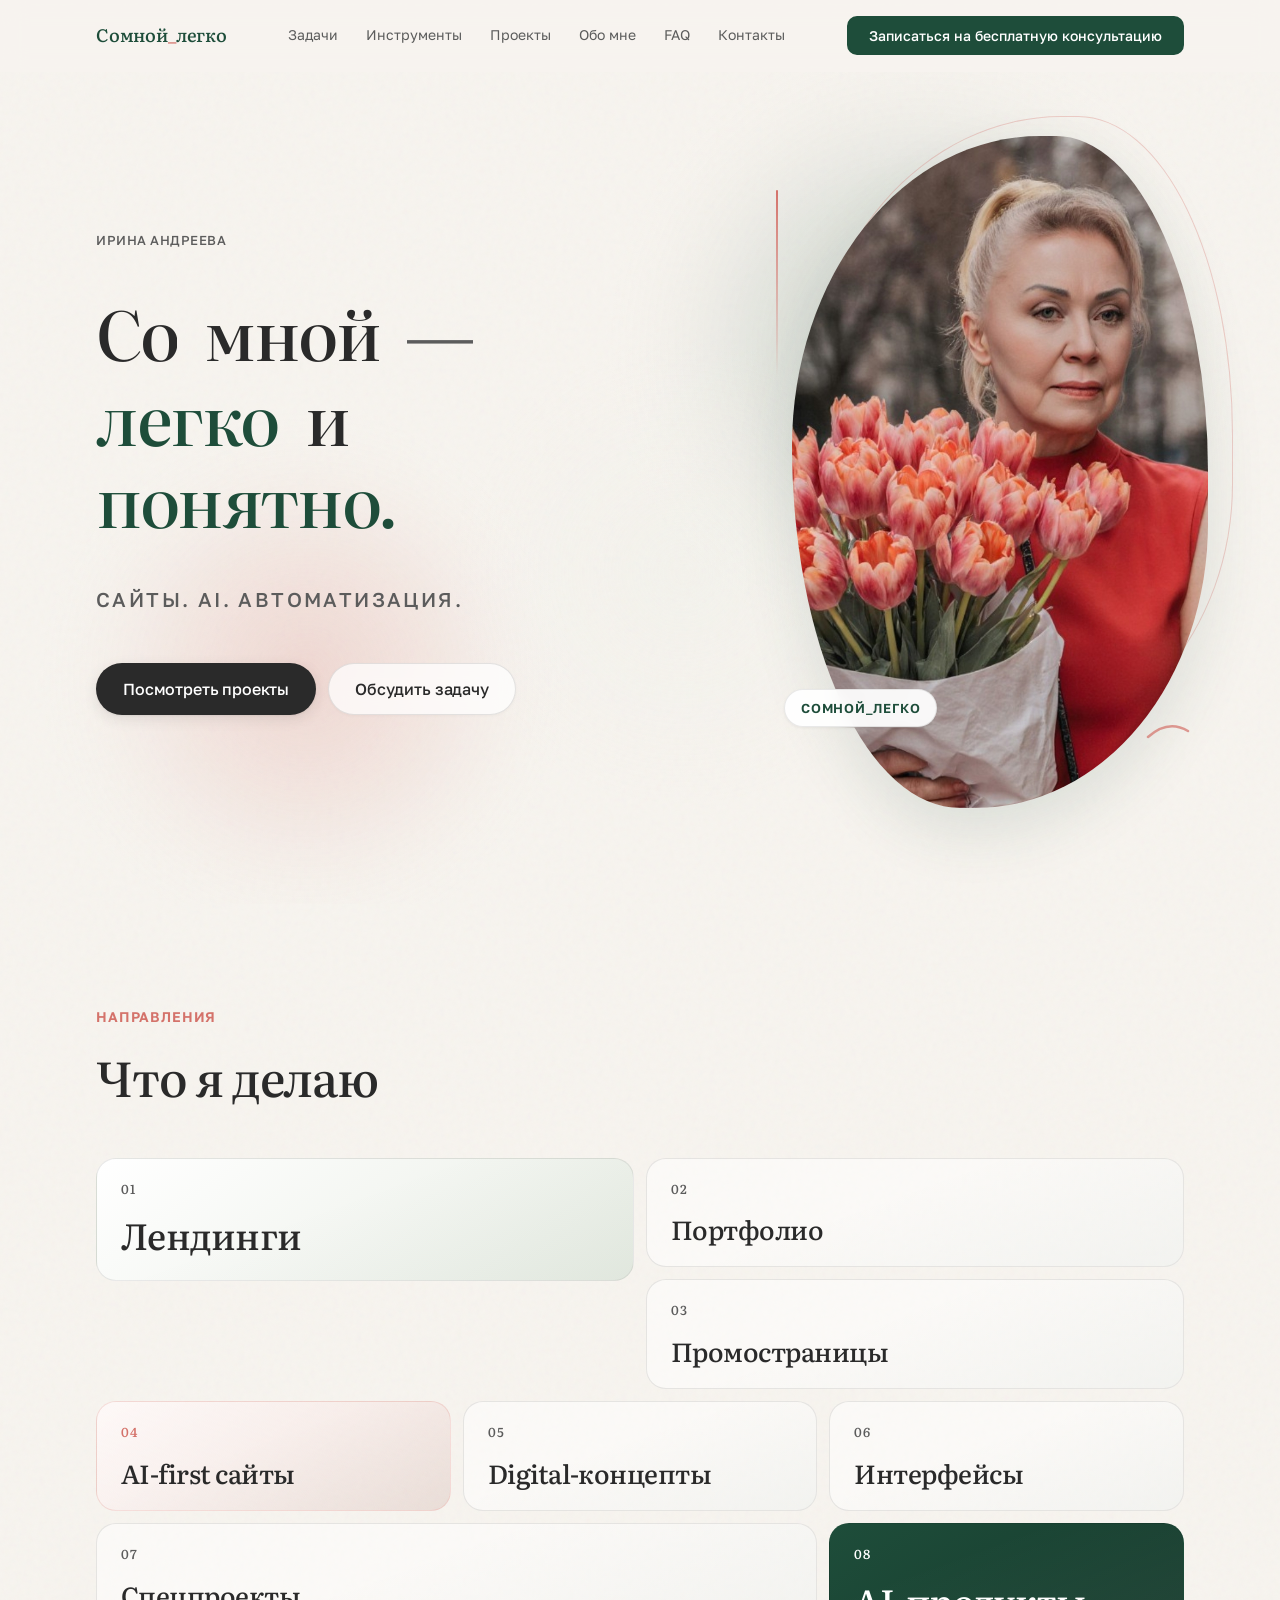
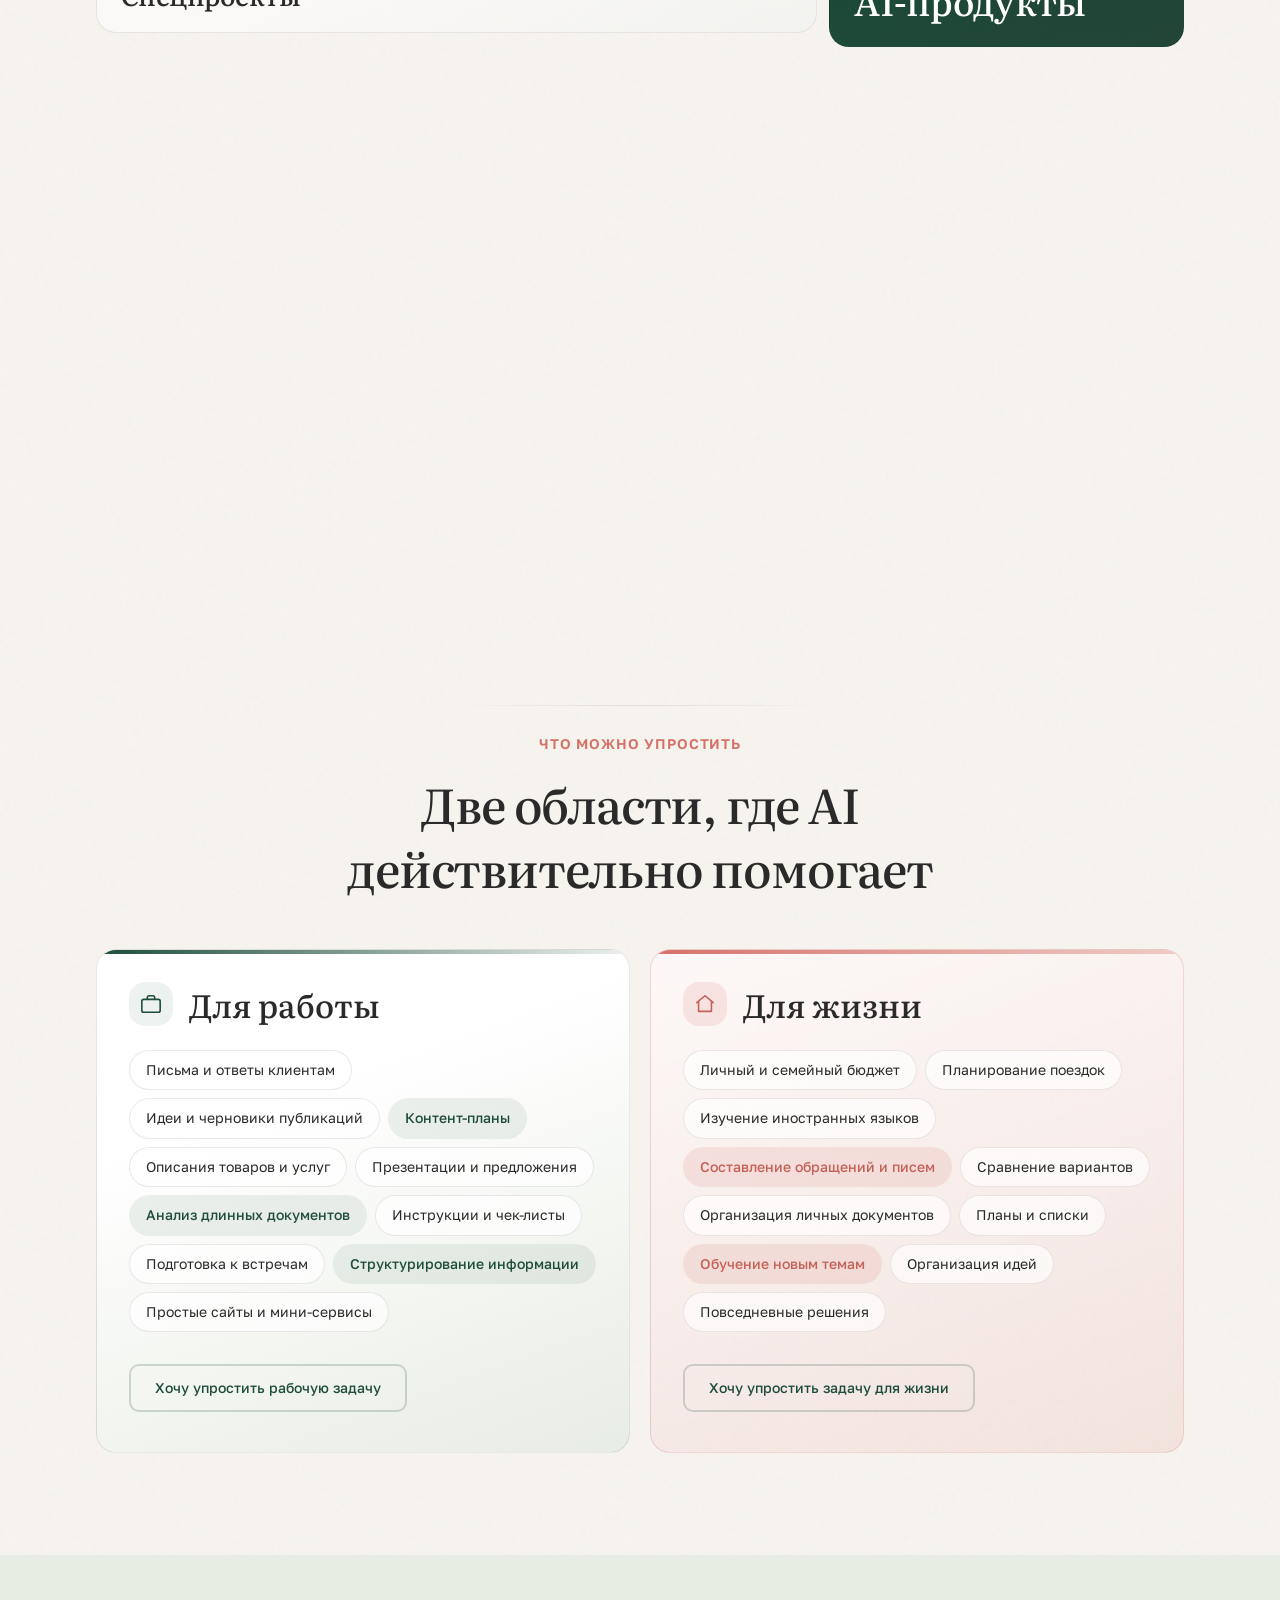
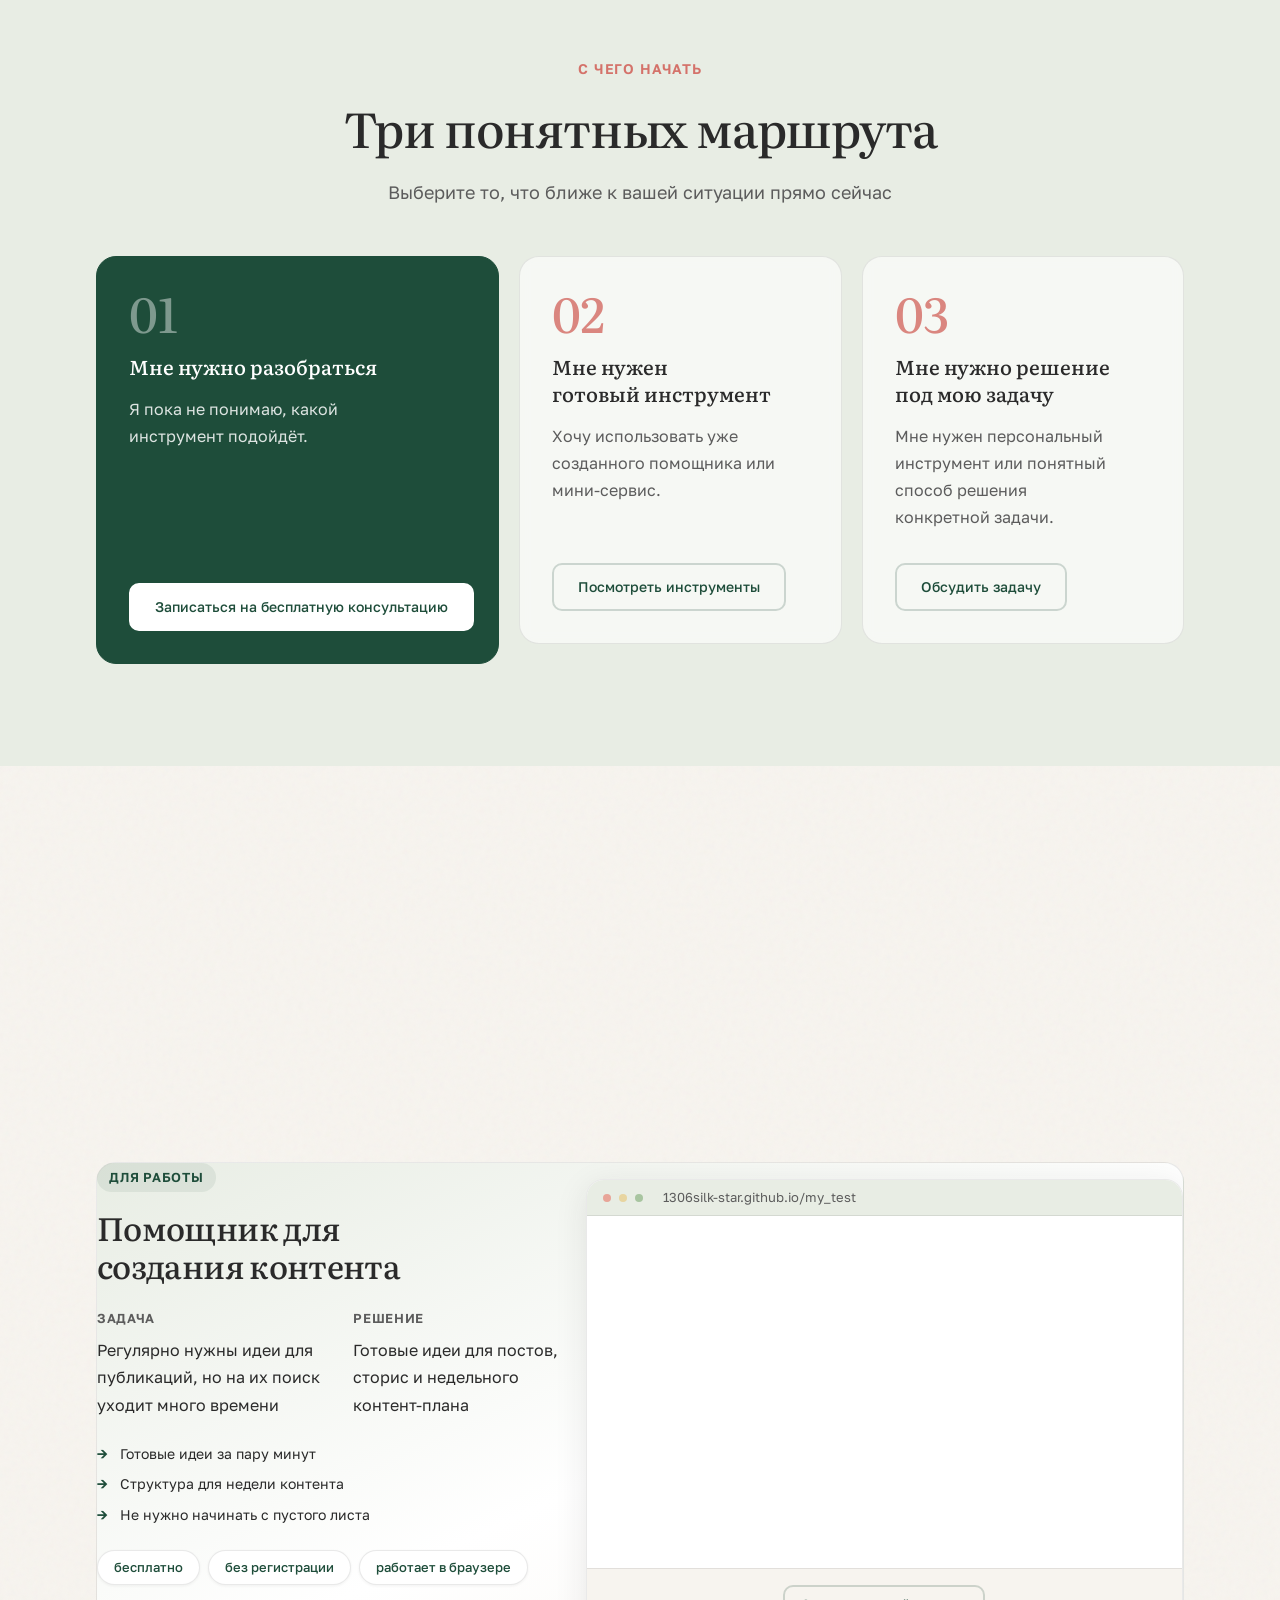
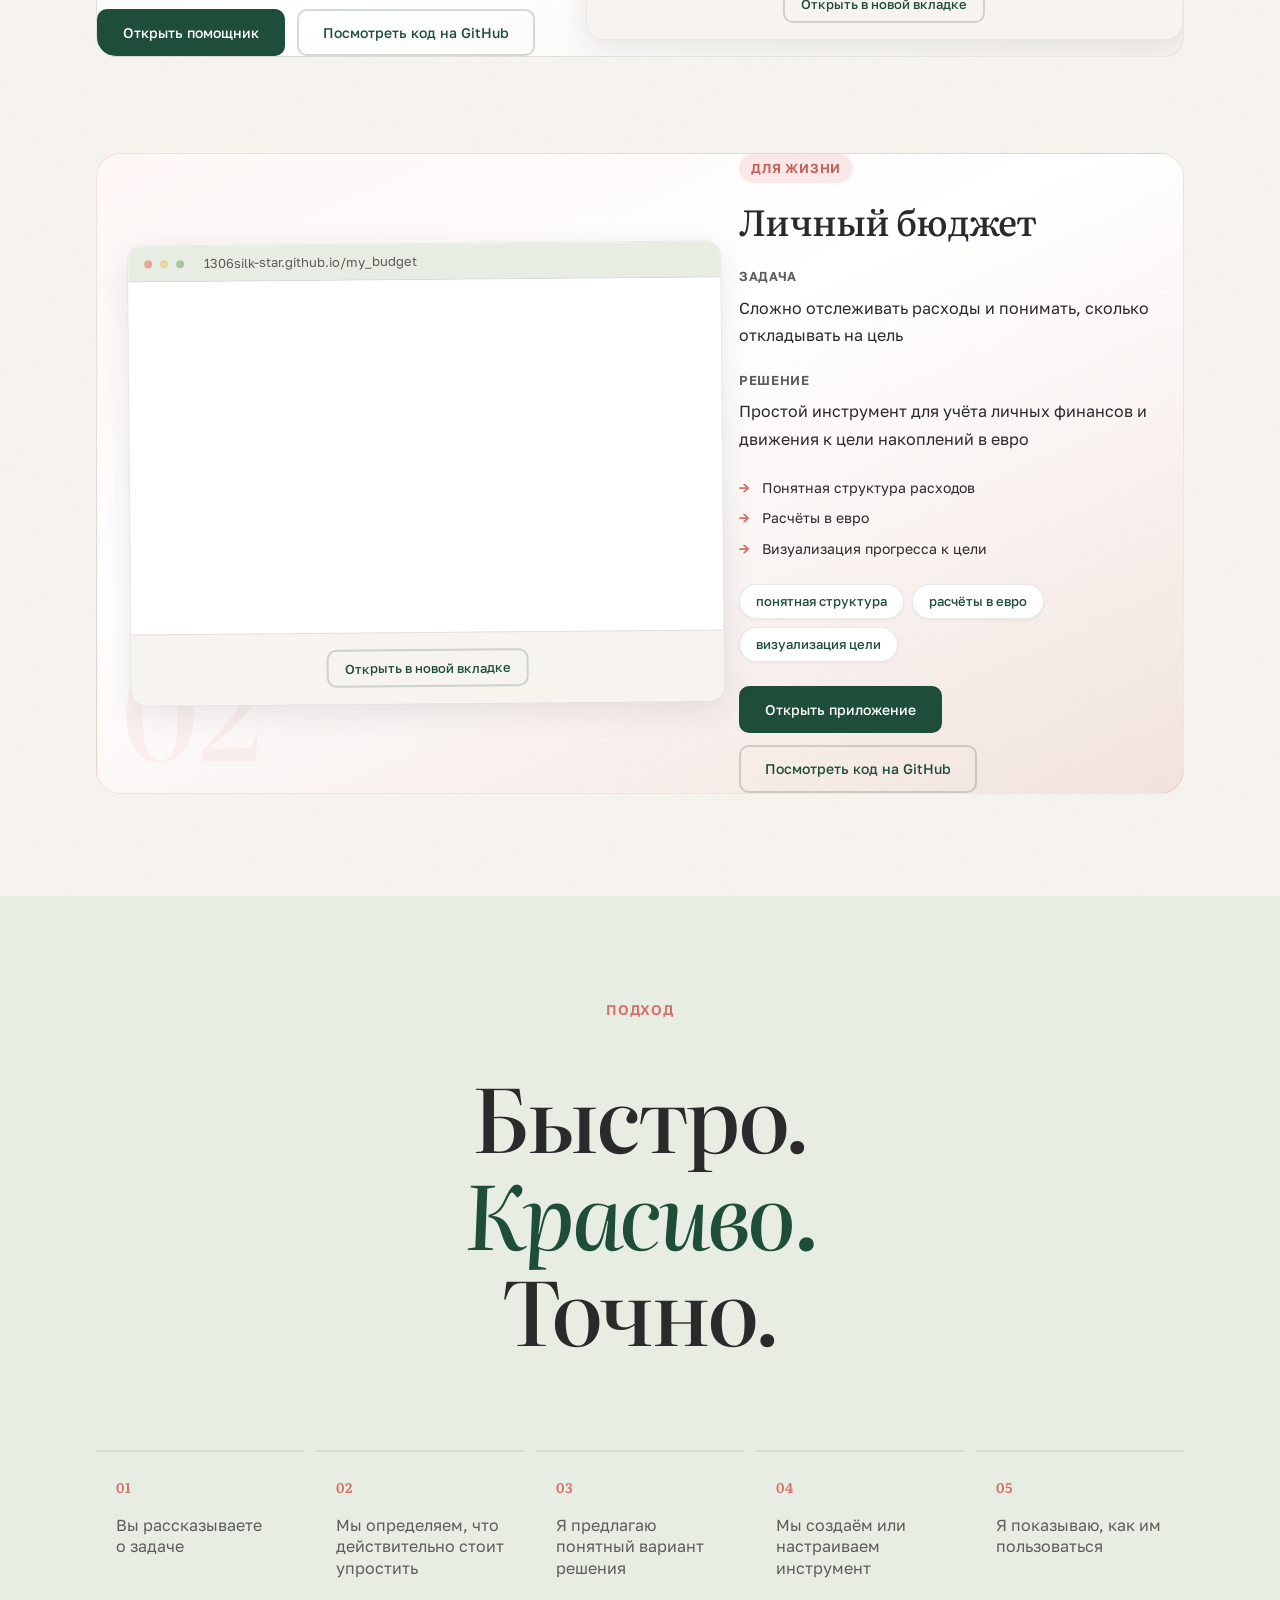
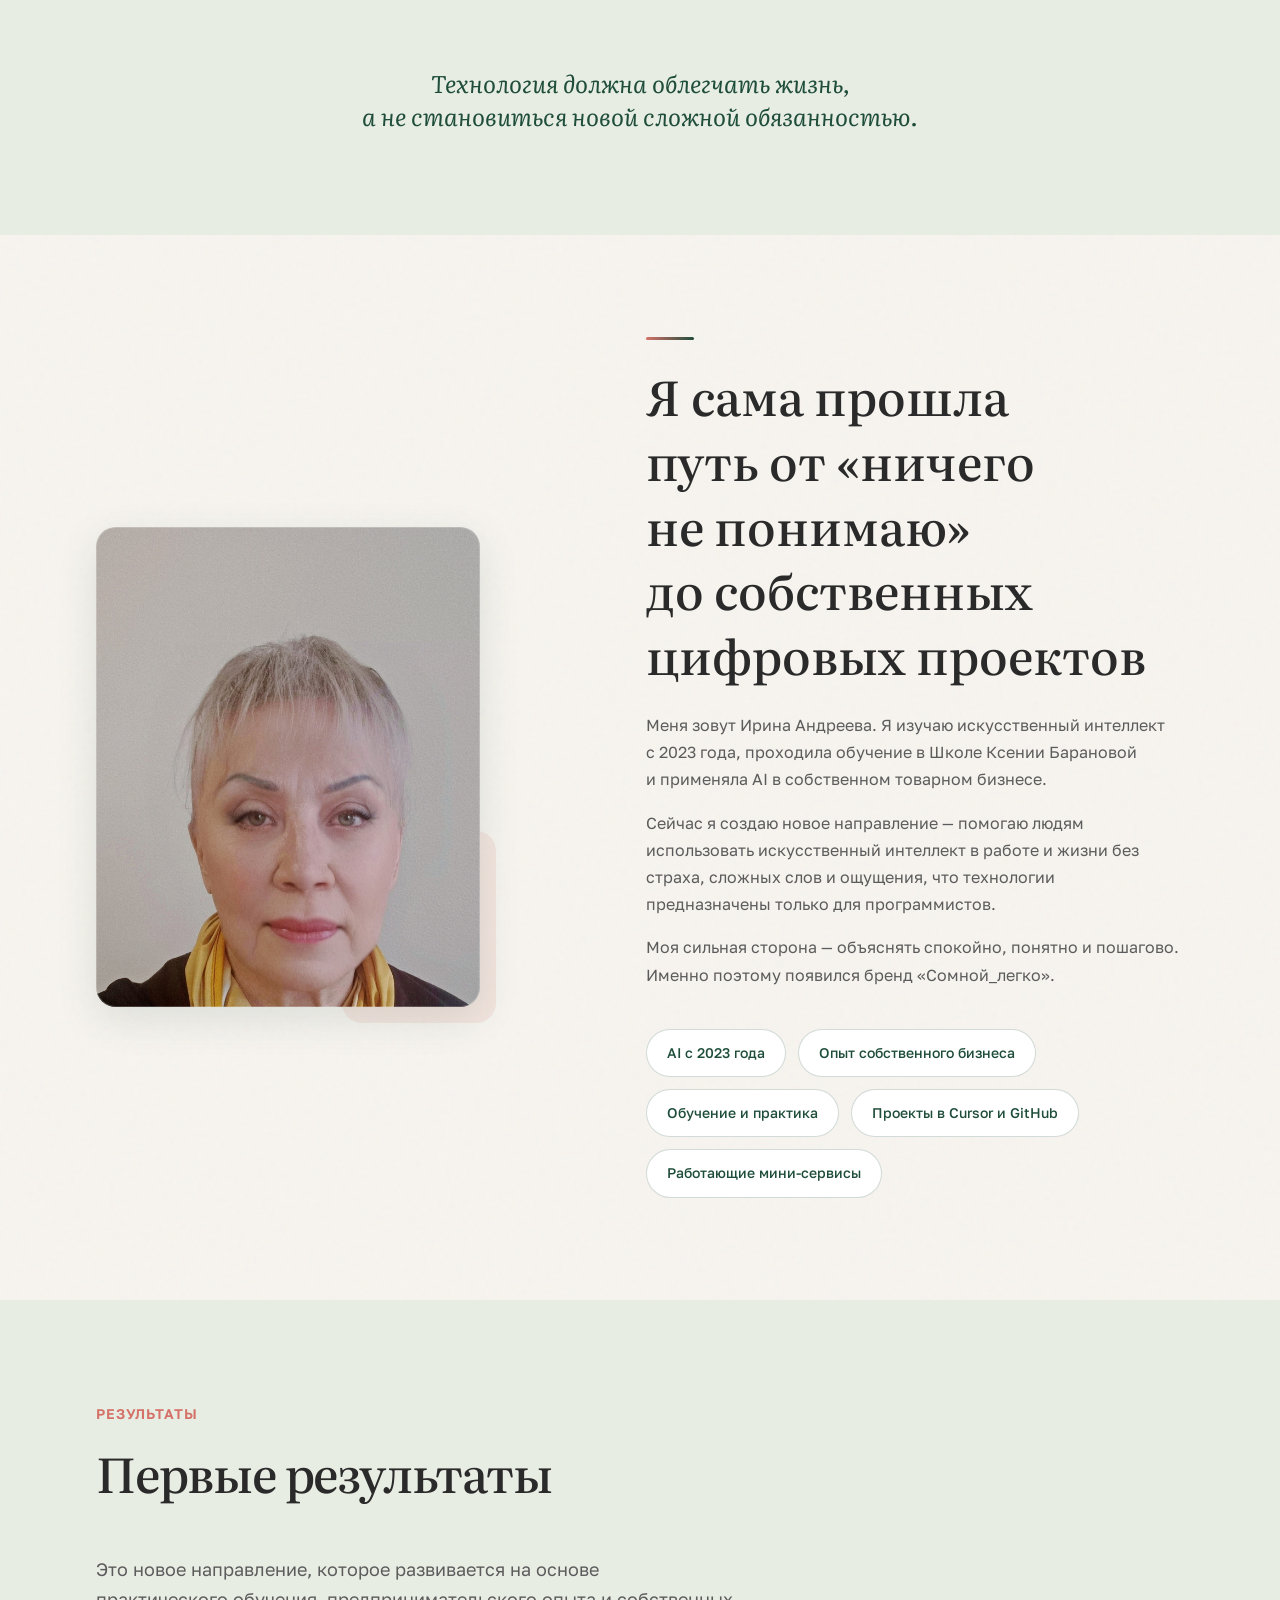
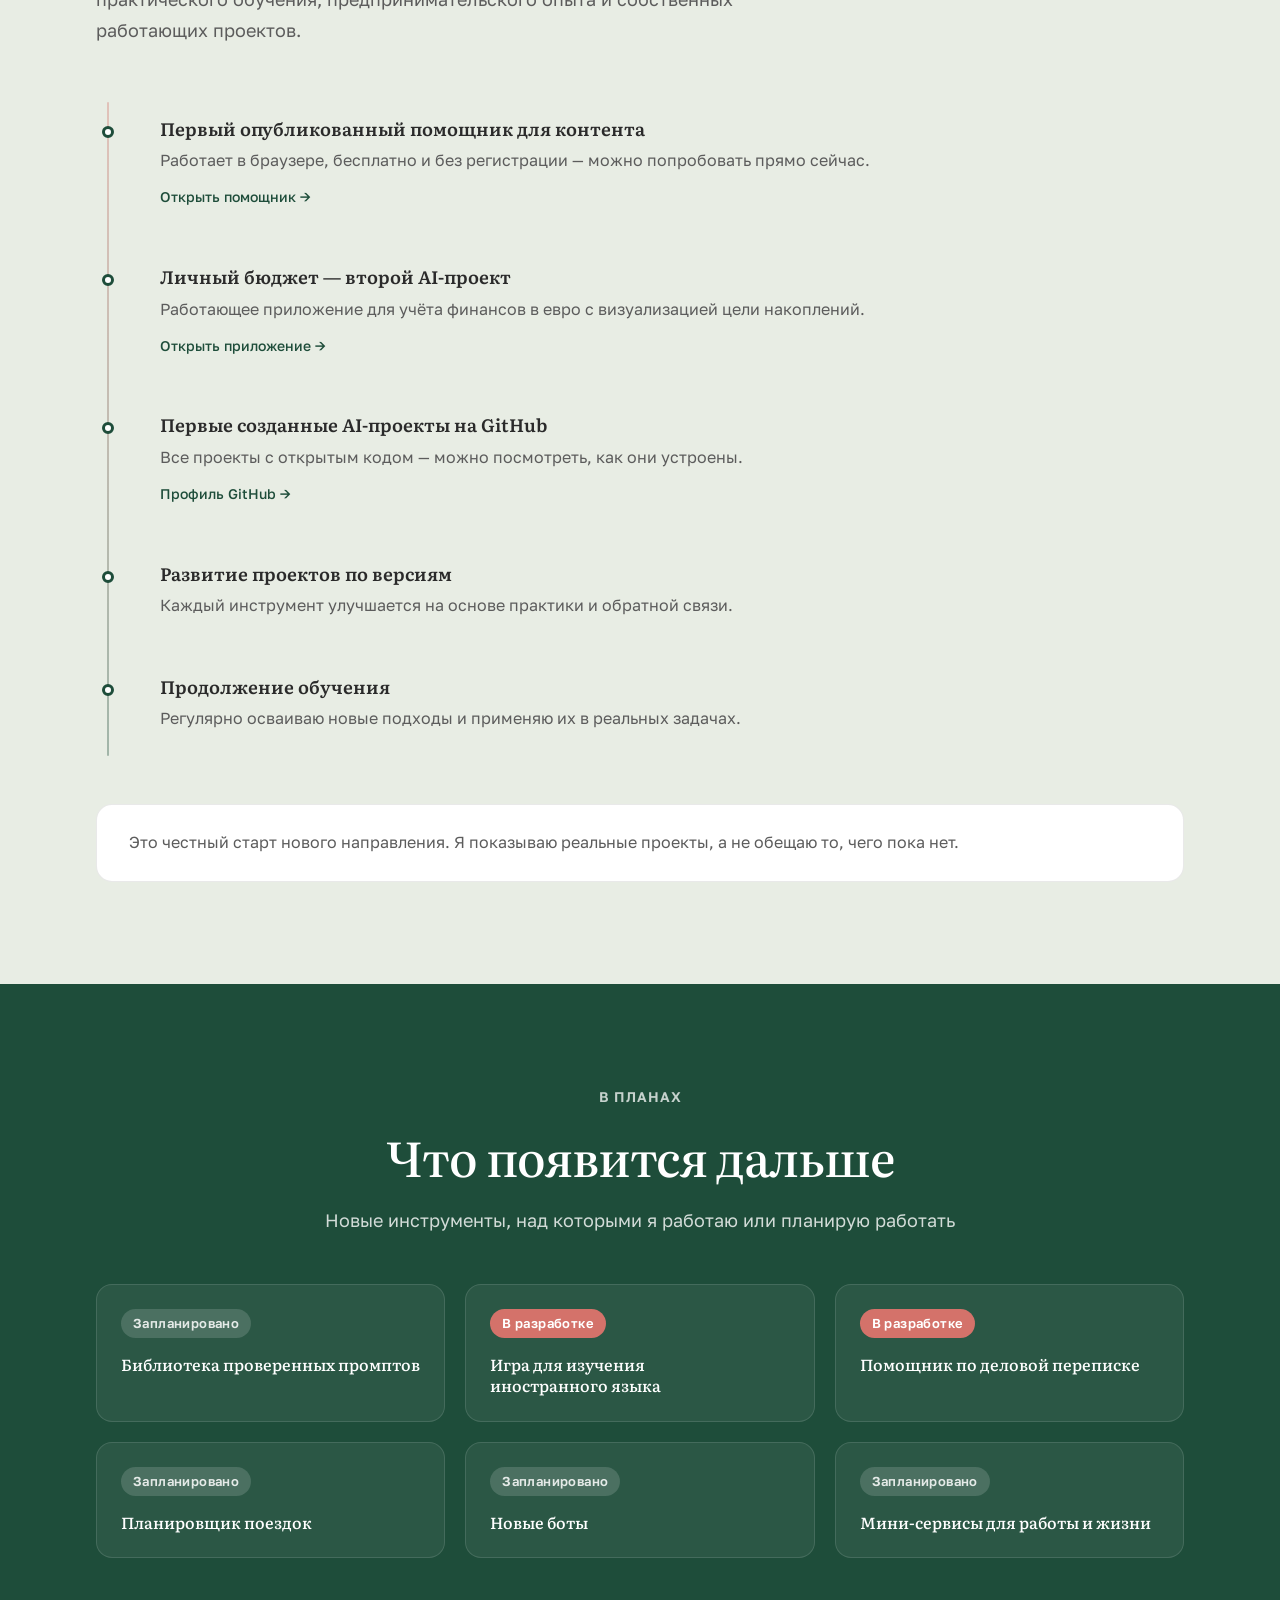
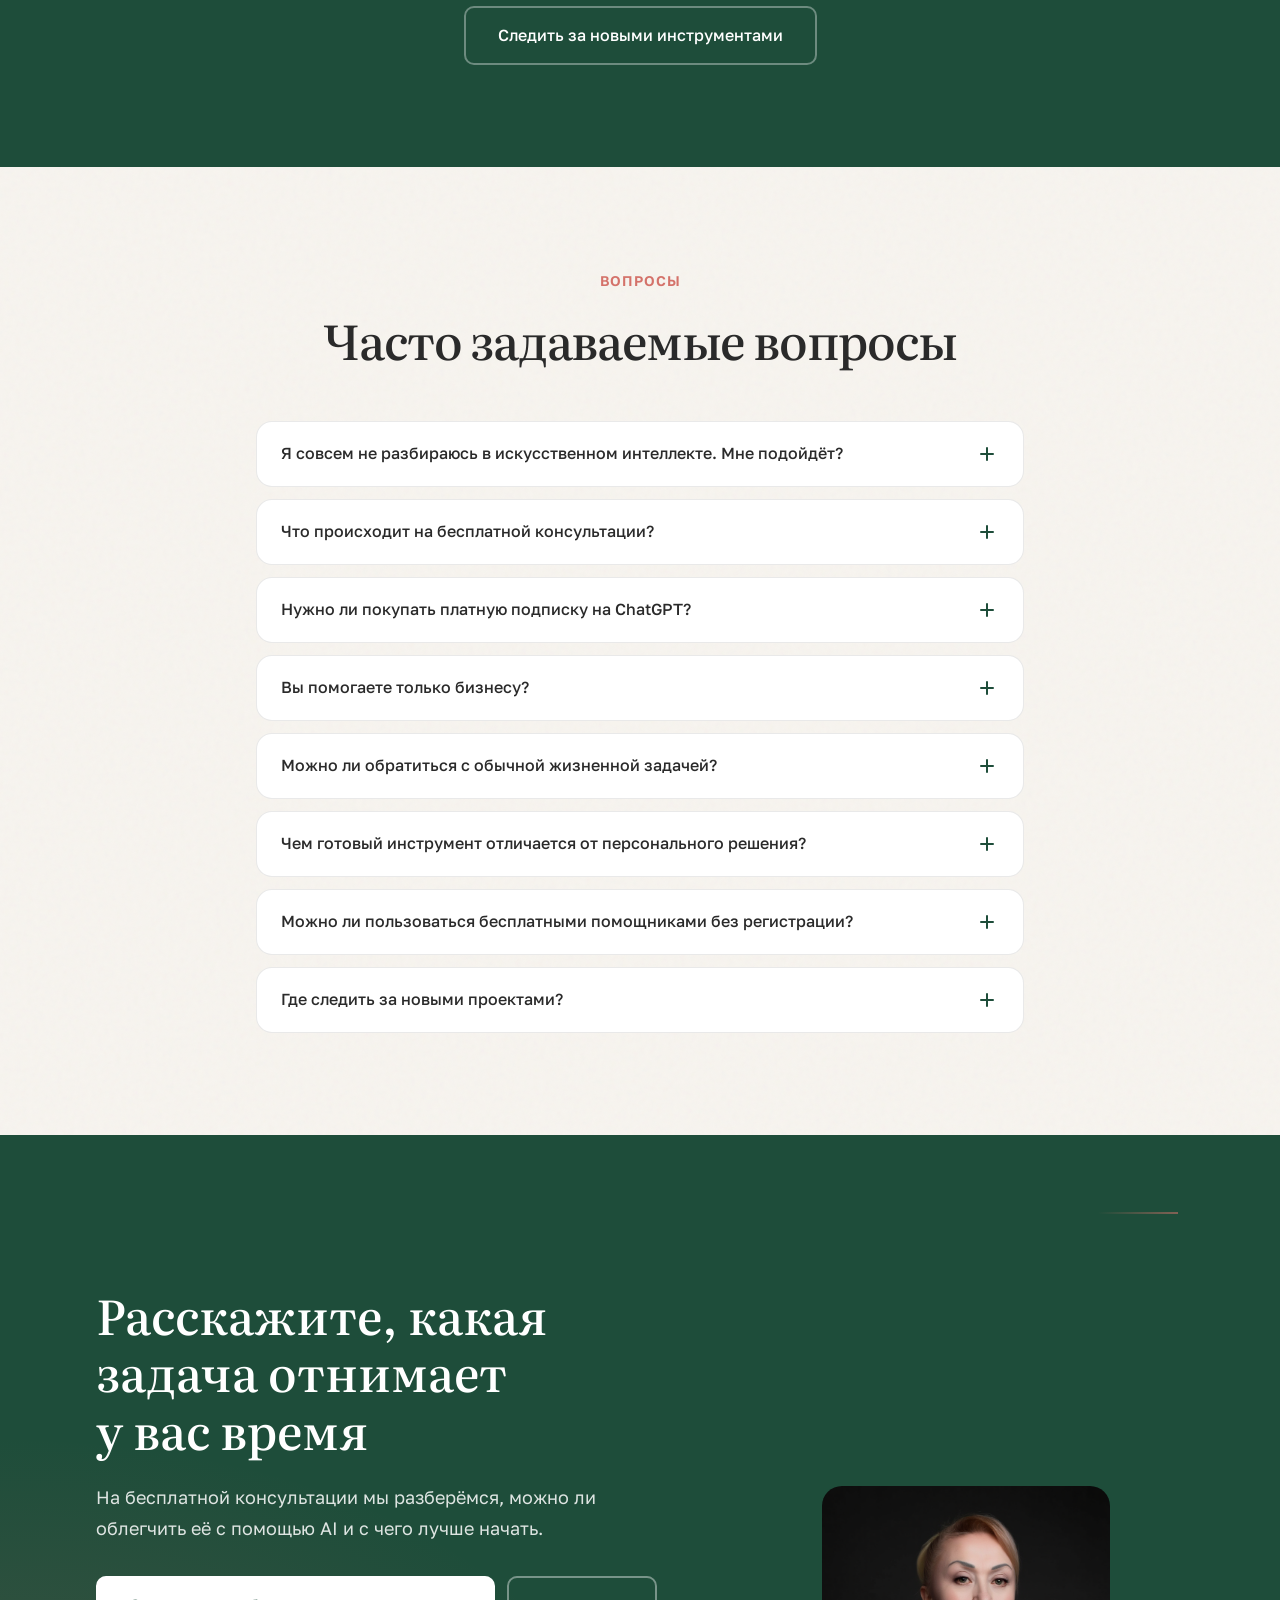
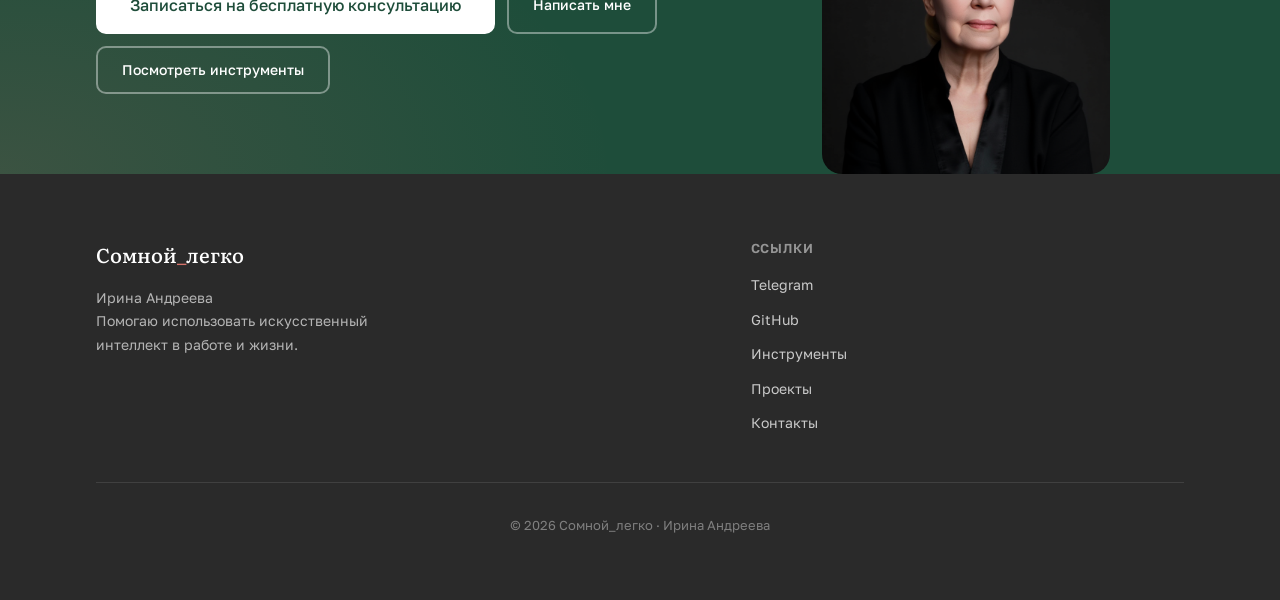
==== commit ae89ecfa: "добавили поп на кнопку написать мне" ====
--- a/index.html
+++ b/index.html
@@ -4,7 +4,7 @@
     <meta charset="UTF-8" />
     <meta name="viewport" content="width=device-width, initial-scale=1.0" />
 
-    <title>Со_мной_легко — Ирина Андреева · AI для работы и жизни</title>
+    <title>Сомной_легко — Ирина Андреева · Сайты, AI, автоматизация</title>
     <meta
       name="description"
       content="Помогаю разобраться, какие задачи можно передать AI, подобрать понятные инструменты и научиться ими пользоваться — спокойно, без сложных терминов."
@@ -13,7 +13,7 @@
     <!-- Open Graph / Telegram / соцсети -->
     <meta property="og:type" content="website" />
     <meta property="og:locale" content="ru_RU" />
-    <meta property="og:title" content="Со_мной_легко — Ирина Андреева · AI для работы и жизни" />
+    <meta property="og:title" content="Сомной_легко — Ирина Андреева · Сайты, AI, автоматизация" />
     <meta
       property="og:description"
       content="Освободите время от рутинных задач с помощью искусственного интеллекта. Спокойно, понятно и пошагово."
@@ -21,10 +21,10 @@
     <meta property="og:image" content="assets/images/about/about.jpg" />
     <meta property="og:image:width" content="1200" />
     <meta property="og:image:height" content="630" />
-    <meta property="og:site_name" content="Со_мной_легко" />
+    <meta property="og:site_name" content="Сомной_легко" />
 
     <meta name="twitter:card" content="summary_large_image" />
-    <meta name="twitter:title" content="Со_мной_легко — Ирина Андреева · AI для работы и жизни" />
+    <meta name="twitter:title" content="Сомной_легко — Ирина Андреева · Сайты, AI, автоматизация" />
     <meta
       name="twitter:description"
       content="Помогаю использовать AI в работе и жизни — спокойно, без сложных терминов."
@@ -64,6 +64,7 @@
     <link rel="stylesheet" href="css/components/faq.css" />
     <link rel="stylesheet" href="css/components/cta.css" />
     <link rel="stylesheet" href="css/components/footer.css" />
+    <link rel="stylesheet" href="css/components/contact-modal.css" />
   </head>
 
   <body>
@@ -72,8 +73,8 @@
     <!-- ШАПКА -->
     <header class="site-header" role="banner">
       <div class="container site-header__inner">
-        <a class="site-logo" href="#top" aria-label="Со_мной_легко — на главную">
-          Со<span class="site-logo__underscore">_</span>мной_легко
+        <a class="site-logo" href="#top" aria-label="Сомной_легко — на главную">
+          Сомной<span class="site-logo__underscore">_</span>легко
         </a>
 
         <nav class="site-nav" aria-label="Основная навигация">
@@ -149,56 +150,35 @@
             <div class="hero__content">
               <p class="eyebrow hero__eyebrow">
                 <span class="hero__eyebrow-name">Ирина Андреева</span>
-                <span class="hero__eyebrow-sep" aria-hidden="true">·</span>
-                <span>AI для работы и жизни</span>
               </p>
 
               <h1 class="hero__title" id="hero-title">
                 <span class="hero__title-line">
-                  <span class="hero__title-line-inner"><span class="hero__title-accent">Освободите время</span></span>
+                  <span class="hero__word"><span class="hero__word-text">Со</span></span>
+                  <span class="hero__word"><span class="hero__word-text">мной</span></span><span class="hero__title-dash" aria-hidden="true">&nbsp;—</span>
                 </span>
                 <span class="hero__title-line">
-                  <span class="hero__title-line-inner">от рутинных задач с&nbsp;помощью</span>
-                </span>
-                <span class="hero__title-line">
-                  <span class="hero__title-line-inner">искусственного интеллекта</span>
+                  <span class="hero__word hero__word--accent"><span class="hero__word-text">легко</span></span>
+                  <span class="hero__word"><span class="hero__word-text">и</span></span>
+                  <span class="hero__word hero__word--accent"><span class="hero__word-text">понятно.</span></span>
                 </span>
               </h1>
 
-              <p class="hero__subtitle">
-                Помогаю разобраться, какие задачи можно передать AI, подобрать понятные инструменты и&nbsp;научиться ими пользоваться&nbsp;— спокойно, без сложных терминов и&nbsp;перегрузки.
-              </p>
-
-              <ul class="hero__pillars" aria-label="Ключевые направления">
-                <li class="hero__pillar hero__pillar--primary">Для работы</li>
-                <li class="hero__pillar">Для жизни</li>
-                <li class="hero__pillar">Понятно и пошагово</li>
-                <li class="hero__pillar">Реальные инструменты</li>
-              </ul>
+              <p class="hero__tagline">Сайты. AI. Автоматизация.</p>
 
               <div class="hero__actions">
-                <div class="hero__actions-primary">
-                  <a
-                    class="btn btn--primary btn--lg btn--shine"
-                    data-magnetic
-                    href="https://t.me/somnoi_legko"
-                    target="_blank"
-                    rel="noopener noreferrer"
-                  >
-                    Записаться на бесплатную консультацию
-                  </a>
-                </div>
-                <div class="hero__actions-secondary">
-                  <a class="btn btn--ghost" href="#tasks" data-nav-link>
-                    Посмотреть, какие задачи можно решить
-                  </a>
-                  <a class="btn btn--ghost" href="#tools" data-nav-link>
-                    Открыть бесплатные инструменты
-                  </a>
-                  <a class="btn btn--ghost" href="#projects" data-nav-link>
-                    Посмотреть проекты
-                  </a>
-                </div>
+                <a class="btn btn--hero btn--hero-primary" data-magnetic href="#projects" data-nav-link>
+                  Посмотреть проекты
+                </a>
+                <a
+                  class="btn btn--hero btn--hero-secondary"
+                  data-magnetic
+                  href="https://t.me/somnoi_legko"
+                  target="_blank"
+                  rel="noopener noreferrer"
+                >
+                  Обсудить задачу
+                </a>
               </div>
             </div>
 
@@ -213,12 +193,57 @@
                   height="1125"
                   fetchpriority="high"
                 />
-                <span class="hero__label-float">Со_мной_легко</span>
+                <span class="hero__label-float">Сомной_легко</span>
                 <svg class="hero__motif brand-motif" viewBox="0 0 48 24" aria-hidden="true">
                   <path class="motif-stroke" d="M4 20 Q24 2 44 14" fill="none" stroke="currentColor" stroke-width="2.5" stroke-linecap="round"/>
                 </svg>
               </div>
             </div>
+          </div>
+        </div>
+      </section>
+
+      <!-- ЧТО Я ДЕЛАЮ -->
+      <section class="section what-i-do" id="what-i-do" aria-labelledby="what-i-do-title">
+        <div class="container">
+          <header class="section-header reveal">
+            <p class="section-header__label">Направления</p>
+            <h2 class="section-header__title" id="what-i-do-title">Что я делаю</h2>
+          </header>
+
+          <div class="what-i-do__grid reveal-stagger">
+            <article class="what-i-do__item what-i-do__item--featured">
+              <span class="what-i-do__label">01</span>
+              <h3 class="what-i-do__name">Лендинги</h3>
+            </article>
+            <article class="what-i-do__item">
+              <span class="what-i-do__label">02</span>
+              <h3 class="what-i-do__name">Портфолио</h3>
+            </article>
+            <article class="what-i-do__item what-i-do__item--wide">
+              <span class="what-i-do__label">03</span>
+              <h3 class="what-i-do__name">Промостраницы</h3>
+            </article>
+            <article class="what-i-do__item what-i-do__item--accent">
+              <span class="what-i-do__label">04</span>
+              <h3 class="what-i-do__name">AI-first сайты</h3>
+            </article>
+            <article class="what-i-do__item">
+              <span class="what-i-do__label">05</span>
+              <h3 class="what-i-do__name">Digital-концепты</h3>
+            </article>
+            <article class="what-i-do__item">
+              <span class="what-i-do__label">06</span>
+              <h3 class="what-i-do__name">Интерфейсы</h3>
+            </article>
+            <article class="what-i-do__item what-i-do__item--wide">
+              <span class="what-i-do__label">07</span>
+              <h3 class="what-i-do__name">Спецпроекты</h3>
+            </article>
+            <article class="what-i-do__item what-i-do__item--featured what-i-do__item--dark">
+              <span class="what-i-do__label">08</span>
+              <h3 class="what-i-do__name">AI-продукты</h3>
+            </article>
           </div>
         </div>
       </section>
@@ -500,39 +525,45 @@
         </div>
       </section>
 
-      <!-- КАК Я РАБОТАЮ -->
-      <section class="section section--alt process" id="process" aria-labelledby="process-title">
+      <!-- МОЙ ПОДХОД -->
+      <section class="section section--alt approach" id="process" aria-labelledby="approach-title">
         <div class="container">
           <header class="section-header section-header--center reveal">
-            <p class="section-header__label">Процесс</p>
-            <h2 class="section-header__title" id="process-title">Как я работаю</h2>
+            <p class="section-header__label">Подход</p>
+            <h2 class="section-header__title sr-only" id="approach-title">Мой подход</h2>
           </header>
 
-          <div class="process__timeline">
-            <article class="process-step reveal">
-              <span class="process-step__number">01</span>
-              <p class="process-step__text">Вы рассказываете о задаче</p>
-            </article>
-            <article class="process-step reveal reveal--delay-1">
-              <span class="process-step__number">02</span>
-              <p class="process-step__text">Мы определяем, что действительно стоит упростить</p>
-            </article>
-            <article class="process-step reveal reveal--delay-2">
-              <span class="process-step__number">03</span>
-              <p class="process-step__text">Я предлагаю понятный вариант решения</p>
-            </article>
-            <article class="process-step reveal reveal--delay-2">
-              <span class="process-step__number">04</span>
-              <p class="process-step__text">Мы создаём или настраиваем инструмент</p>
-            </article>
-            <article class="process-step reveal reveal--delay-3">
-              <span class="process-step__number">05</span>
-              <p class="process-step__text">Я показываю, как им пользоваться</p>
-            </article>
-          </div>
-
-          <blockquote class="process__quote reveal">
-            <p class="process__quote-text">
+          <div class="approach__manifesto reveal" aria-hidden="false">
+            <p class="approach__line reveal">Быстро.</p>
+            <p class="approach__line approach__line--accent reveal reveal--delay-1">Красиво.</p>
+            <p class="approach__line reveal reveal--delay-2">Точно.</p>
+          </div>
+
+          <div class="approach__steps">
+            <article class="approach-step reveal">
+              <span class="approach-step__number">01</span>
+              <p class="approach-step__text">Вы рассказываете о задаче</p>
+            </article>
+            <article class="approach-step reveal reveal--delay-1">
+              <span class="approach-step__number">02</span>
+              <p class="approach-step__text">Мы определяем, что действительно стоит упростить</p>
+            </article>
+            <article class="approach-step reveal reveal--delay-1">
+              <span class="approach-step__number">03</span>
+              <p class="approach-step__text">Я предлагаю понятный вариант решения</p>
+            </article>
+            <article class="approach-step reveal reveal--delay-2">
+              <span class="approach-step__number">04</span>
+              <p class="approach-step__text">Мы создаём или настраиваем инструмент</p>
+            </article>
+            <article class="approach-step reveal reveal--delay-2">
+              <span class="approach-step__number">05</span>
+              <p class="approach-step__text">Я показываю, как им пользоваться</p>
+            </article>
+          </div>
+
+          <blockquote class="approach__quote reveal">
+            <p class="approach__quote-text">
               Технология должна облегчать жизнь, а&nbsp;не&nbsp;становиться новой сложной обязанностью.
             </p>
           </blockquote>
@@ -569,7 +600,7 @@
                 Сейчас я создаю новое направление&nbsp;— помогаю людям использовать искусственный интеллект в&nbsp;работе и&nbsp;жизни без страха, сложных слов и&nbsp;ощущения, что технологии предназначены только для программистов.
               </p>
               <p class="about__text">
-                Моя сильная сторона&nbsp;— объяснять спокойно, понятно и&nbsp;пошагово. Именно поэтому появился бренд «Со_мной_легко».
+                Моя сильная сторона&nbsp;— объяснять спокойно, понятно и&nbsp;пошагово. Именно поэтому появился бренд «Сомной_легко».
               </p>
               <div class="about__facts">
                 <span class="about__fact">AI с 2023 года</span>
@@ -799,9 +830,9 @@
                 <a class="btn btn--primary btn--lg btn--shine" data-magnetic href="https://t.me/somnoi_legko" target="_blank" rel="noopener noreferrer">
                   Записаться на бесплатную консультацию
                 </a>
-                <a class="btn btn--secondary" href="https://t.me/somnoi_legko" target="_blank" rel="noopener noreferrer">
-                  Написать в Telegram
-                </a>
+                <button class="btn btn--secondary" type="button" data-contact-modal-open>
+                  Написать мне
+                </button>
                 <a class="btn btn--secondary" href="#tools" data-nav-link>
                   Посмотреть инструменты
                 </a>
@@ -832,7 +863,7 @@
         <div class="site-footer__grid">
           <div class="site-footer__brand">
             <p class="site-footer__logo">
-              Со<span class="site-footer__logo-underscore">_</span>мной_легко
+              Сомной<span class="site-footer__logo-underscore">_</span>легко
             </p>
             <p class="site-footer__tagline">
               Ирина Андреева<br />
@@ -853,16 +884,110 @@
         </div>
 
         <p class="site-footer__bottom">
-          © 2026 Со_мной_легко · Ирина Андреева
+          © 2026 Сомной_легко · Ирина Андреева
         </p>
       </div>
     </footer>
+
+    <!-- Модальное окно — форма обратной связи -->
+    <div
+      class="contact-modal"
+      id="contact-modal"
+      role="dialog"
+      aria-modal="true"
+      aria-labelledby="contact-modal-title"
+      aria-hidden="true"
+    >
+      <div class="contact-modal__overlay" data-contact-modal-close tabindex="-1" aria-hidden="true"></div>
+
+      <div class="contact-modal__dialog">
+        <button
+          class="contact-modal__close"
+          type="button"
+          aria-label="Закрыть"
+          data-contact-modal-close
+        >
+          ×
+        </button>
+
+        <h2 class="contact-modal__title" id="contact-modal-title">Написать мне</h2>
+        <p class="contact-modal__subtitle">
+          Оставьте контакты — я свяжусь с вами и помогу разобраться с задачей.
+        </p>
+
+        <form class="contact-form" id="contact-form" novalidate>
+          <div class="contact-form__field">
+            <label class="contact-form__label" for="contact-name">Имя</label>
+            <input
+              class="contact-form__input"
+              type="text"
+              id="contact-name"
+              name="name"
+              autocomplete="name"
+              placeholder="Как к вам обращаться"
+              required
+            />
+            <span class="contact-form__error" role="alert"></span>
+          </div>
+
+          <div class="contact-form__field">
+            <label class="contact-form__label" for="contact-phone">Телефон</label>
+            <input
+              class="contact-form__input"
+              type="tel"
+              id="contact-phone"
+              name="phone"
+              autocomplete="tel"
+              placeholder="+7 (999) 123-45-67"
+              required
+            />
+            <span class="contact-form__error" role="alert"></span>
+          </div>
+
+          <div class="contact-form__field">
+            <label class="contact-form__label" for="contact-email">Email</label>
+            <input
+              class="contact-form__input"
+              type="email"
+              id="contact-email"
+              name="email"
+              autocomplete="email"
+              placeholder="example@mail.ru"
+              required
+            />
+            <span class="contact-form__error" role="alert"></span>
+          </div>
+
+          <div class="contact-form__field">
+            <label class="contact-form__consent">
+              <input
+                class="contact-form__checkbox"
+                type="checkbox"
+                id="contact-consent"
+                name="consent"
+                required
+              />
+              <span class="contact-form__consent-text">
+                Даю согласие на обработку моих персональных данных
+              </span>
+            </label>
+            <span class="contact-form__error" role="alert"></span>
+          </div>
+
+          <button class="btn btn--primary contact-form__submit" type="submit">
+            Отправить
+          </button>
+        </form>
+      </div>
+    </div>
 
     <script src="js/config.js"></script>
     <script src="js/navigation.js"></script>
     <script src="js/accordion.js"></script>
     <script src="js/scroll-reveal.js"></script>
+    <script src="js/hero-animation.js"></script>
     <script src="js/effects.js"></script>
+    <script src="js/contact-modal.js"></script>
     <script src="js/main.js"></script>
   </body>
 </html>
--- a/css/variables.css
+++ b/css/variables.css
@@ -1,5 +1,5 @@
 /**
- * Дизайн-система «Со_мной_легко»
+ * Дизайн-система «Сомной_легко»
  * Направление: тёплый технологичный минимализм
  */
 
@@ -30,8 +30,8 @@
   --text-lg: 1.125rem;
   --text-xl: 1.25rem;
   --text-2xl: clamp(1.5rem, 3.5vw, 2rem);
-  --text-3xl: clamp(1.75rem, 4.5vw, 2.75rem);
-  --text-hero: clamp(1.875rem, 5vw, 3.125rem);
+  --text-3xl: clamp(1.875rem, 4.5vw, 3rem);
+  --text-hero: clamp(2.25rem, 6.5vw, 4.25rem);
 
   --leading-tight: 1.2;
   --leading-snug: 1.35;
@@ -82,8 +82,9 @@
 
   /* ── Z-index ── */
   --z-header: 100;
+  --z-overlay: 150;
   --z-menu: 200;
-  --z-overlay: 150;
+  --z-modal: 250;
 
   /* ── Breakpoints (для reference в media queries) ── */
   /* sm: 480px | md: 768px | lg: 1024px | xl: 1280px */
--- a/css/base.css
+++ b/css/base.css
@@ -127,6 +127,77 @@
   font-size: var(--text-xs);
 }
 
+/* ── Hero-кнопки (Apple / Framer / Linear) ── */
+
+.btn--hero {
+  padding: 0.875rem 1.625rem;
+  font-size: var(--text-base);
+  font-weight: var(--weight-medium);
+  border-radius: var(--radius-full);
+  border: 1px solid transparent;
+  letter-spacing: -0.01em;
+  transition:
+    background-color 0.28s var(--ease-out-expo),
+    border-color 0.28s var(--ease-out-expo),
+    color 0.28s var(--ease-out-expo),
+    box-shadow 0.28s var(--ease-out-expo),
+    transform 0.22s var(--ease-out-expo);
+}
+
+.btn--hero:hover {
+  transform: translateY(-2px);
+}
+
+.btn--hero:active {
+  transform: translateY(0);
+}
+
+.btn--hero-primary {
+  background-color: var(--color-text);
+  color: var(--color-text-inverse);
+  box-shadow:
+    0 1px 2px rgba(42, 42, 42, 0.06),
+    0 4px 14px rgba(42, 42, 42, 0.1);
+}
+
+.btn--hero-primary:hover {
+  background-color: #1a1a1a;
+  box-shadow:
+    0 2px 4px rgba(42, 42, 42, 0.08),
+    0 8px 24px rgba(42, 42, 42, 0.14);
+}
+
+.btn--hero-primary:focus-visible {
+  outline: 2px solid var(--color-primary);
+  outline-offset: 3px;
+}
+
+.btn--hero-secondary {
+  background-color: rgba(255, 255, 255, 0.72);
+  color: var(--color-text);
+  border-color: rgba(42, 42, 42, 0.12);
+  backdrop-filter: blur(10px);
+  -webkit-backdrop-filter: blur(10px);
+  box-shadow: 0 1px 3px rgba(42, 42, 42, 0.04);
+}
+
+.btn--hero-secondary:hover {
+  background-color: var(--color-surface);
+  border-color: rgba(42, 42, 42, 0.2);
+  box-shadow: 0 4px 16px rgba(42, 42, 42, 0.08);
+}
+
+.btn--hero-secondary:focus-visible {
+  outline: 2px solid var(--color-accent);
+  outline-offset: 3px;
+}
+
+@media (prefers-reduced-motion: reduce) {
+  .btn--hero:hover {
+    transform: none;
+  }
+}
+
 /* ── Теги / бейджи ── */
 
 .tag {
--- a/css/layout.css
+++ b/css/layout.css
@@ -10,18 +10,18 @@
 }
 
 .section {
-  padding-block: var(--space-16);
+  padding-block: var(--space-20);
 }
 
 @media (min-width: 768px) {
   .section {
-    padding-block: var(--space-20);
+    padding-block: var(--space-24);
   }
 }
 
 @media (min-width: 1024px) {
   .section {
-    padding-block: var(--space-24);
+    padding-block: clamp(5rem, 8vw, 7rem);
   }
 }
 
--- a/css/animations.css
+++ b/css/animations.css
@@ -1,99 +1,89 @@
 /**
- * Анимации v2 — Split Text, Scroll Reveal, Hero sequence
+ * Анимации — Hero sequence (JS-driven), scroll reveal
  */
 
-@keyframes hero-line-in {
-  from {
-    transform: translateX(-105%);
-    opacity: 0.4;
-  }
-  to {
-    transform: translateX(0);
-    opacity: 1;
-  }
+/* ── Hero: начальное состояние (до JS) ── */
+.hero__eyebrow,
+.hero__tagline,
+.hero__actions,
+.hero__editorial {
+  opacity: 0;
+  transform: translateY(1.25rem);
 }
 
-@keyframes hero-fade-up {
-  from {
-    opacity: 0;
-    transform: translateY(1.5rem);
-  }
-  to {
-    opacity: 1;
-    transform: translateY(0);
-  }
-}
-
-@keyframes hero-photo-in {
-  from {
-    opacity: 0;
-    transform: translateX(2rem) scale(1.02);
-    clip-path: inset(0 0 100% 0 round 1rem);
-  }
-  to {
-    opacity: 1;
-    transform: translateX(0) scale(1);
-    clip-path: inset(0 0 0 0 round 1rem);
-  }
-}
-
-@keyframes motif-draw {
-  from {
-    stroke-dashoffset: 120;
-    opacity: 0;
-  }
-  to {
-    stroke-dashoffset: 0;
-    opacity: 1;
-  }
-}
-
-/* ── Hero title: построчно слева направо ── */
 .hero__title-line {
   display: block;
   overflow: hidden;
-  padding-bottom: 0.06em;
+  padding-bottom: 0.05em;
 }
 
-.hero__title-line-inner {
-  display: block;
-  transform: translateX(-105%);
-  opacity: 0;
-  animation: hero-line-in 0.95s var(--ease-out-expo) forwards;
+.hero__word {
+  display: inline-block;
+  overflow: hidden;
+  vertical-align: bottom;
+  margin-right: 0.22em;
 }
 
-.hero__title-line:nth-child(1) .hero__title-line-inner { animation-delay: 0.2s; }
-.hero__title-line:nth-child(2) .hero__title-line-inner { animation-delay: 0.38s; }
-.hero__title-line:nth-child(3) .hero__title-line-inner { animation-delay: 0.56s; }
-
-.hero__eyebrow {
+.hero__word-text {
+  display: inline-block;
   opacity: 0;
-  animation: hero-fade-up 0.8s var(--ease-out-expo) 0.05s forwards;
+  transform: translateX(-0.4em);
+  will-change: transform, opacity;
 }
 
-.hero__subtitle {
+.hero__title-dash {
+  display: inline-block;
   opacity: 0;
-  animation: hero-fade-up 0.8s var(--ease-out-expo) 0.72s forwards;
-}
-
-.hero__pillars {
-  opacity: 0;
-  animation: hero-fade-up 0.8s var(--ease-out-expo) 0.88s forwards;
-}
-
-.hero__actions {
-  opacity: 0;
-  animation: hero-fade-up 0.8s var(--ease-out-expo) 1.02s forwards;
-}
-
-.hero__editorial {
-  animation: hero-photo-in 1.15s var(--ease-out-expo) 0.45s both;
+  transform: translateX(-0.25em);
+  color: var(--color-text-muted);
+  font-weight: var(--weight-regular);
 }
 
 .motif-stroke {
   stroke-dasharray: 120;
   stroke-dashoffset: 120;
-  animation: motif-draw 1.2s ease 1.1s forwards;
+}
+
+/* ── Hero: после reveal ── */
+.hero__eyebrow.is-visible,
+.hero__tagline.is-visible,
+.hero__actions.is-visible,
+.hero__editorial.is-visible {
+  opacity: 1;
+  transform: translateY(0);
+  transition:
+    opacity 0.85s var(--ease-out-expo),
+    transform 0.85s var(--ease-out-expo);
+}
+
+.hero__word.is-visible .hero__word-text {
+  opacity: 1;
+  transform: translateX(0);
+  transition:
+    transform 0.6s var(--ease-out-expo),
+    opacity 0.6s var(--ease-out-expo);
+}
+
+.hero__title-dash.is-visible {
+  opacity: 1;
+  transform: translateX(0);
+  transition:
+    transform 0.55s var(--ease-out-expo),
+    opacity 0.55s var(--ease-out-expo);
+}
+
+.motif-stroke.is-drawn {
+  stroke-dashoffset: 0;
+  transition: stroke-dashoffset 1.1s ease;
+}
+
+.hero--done .hero__eyebrow,
+.hero--done .hero__tagline,
+.hero--done .hero__actions,
+.hero--done .hero__editorial,
+.hero--done .hero__word-text,
+.hero--done .hero__title-dash {
+  transition: none;
 }
 
 /* ── Scroll reveal ── */
@@ -148,9 +138,17 @@
   transform: translateY(0);
 }
 
-.reveal--delay-1 { transition-delay: 0.08s; }
-.reveal--delay-2 { transition-delay: 0.16s; }
-.reveal--delay-3 { transition-delay: 0.24s; }
+.reveal--delay-1 {
+  transition-delay: 0.08s;
+}
+
+.reveal--delay-2 {
+  transition-delay: 0.16s;
+}
+
+.reveal--delay-3 {
+  transition-delay: 0.24s;
+}
 
 .reveal--scale {
   opacity: 0;
@@ -166,22 +164,22 @@
 }
 
 @media (prefers-reduced-motion: reduce) {
-  .hero__title-line-inner,
   .hero__eyebrow,
-  .hero__subtitle,
-  .hero__pillars,
+  .hero__tagline,
   .hero__actions,
-  .hero__editorial,
-  .motif-stroke {
-    animation: none;
+  .hero__editorial {
     opacity: 1;
     transform: none;
-    clip-path: none;
-    stroke-dashoffset: 0;
   }
 
-  .hero__title-line-inner {
+  .hero__word-text,
+  .hero__title-dash {
+    opacity: 1;
     transform: none;
+  }
+
+  .motif-stroke {
+    stroke-dashoffset: 0;
   }
 
   .reveal,
--- a/css/components/sections.css
+++ b/css/components/sections.css
@@ -52,7 +52,7 @@
 .section-header__title {
   font-size: var(--text-3xl);
   line-height: var(--leading-snug);
-  letter-spacing: -0.02em;
+  letter-spacing: -0.025em;
 }
 
 .section-header__subtitle {
--- a/css/components/hero.css
+++ b/css/components/hero.css
@@ -1,21 +1,23 @@
 /**
- * Hero v2 — editorial, about.jpg, mesh background
+ * Hero — минимальный editorial, крупный заголовок
  */
 
 .hero {
   position: relative;
-  padding-block: var(--space-8) var(--space-16);
+  padding-block: var(--space-10) var(--space-16);
   overflow: clip;
   isolation: isolate;
 }
 
 @media (min-width: 768px) {
-  .hero { padding-block: var(--space-10) var(--space-20); }
-}
-
-@media (min-width: 1024px) {
   .hero {
-    padding-block: var(--space-12) var(--space-24);
+    padding-block: var(--space-12) var(--space-20);
+  }
+}
+
+@media (min-width: 1024px) {
+  .hero {
+    padding-block: var(--space-16) var(--space-24);
     min-height: calc(100svh - var(--header-height));
     display: flex;
     align-items: center;
@@ -29,14 +31,14 @@
 
 .hero__grid {
   display: grid;
-  gap: var(--space-10);
+  gap: var(--space-12);
   align-items: center;
 }
 
 @media (min-width: 1024px) {
   .hero__grid {
-    grid-template-columns: 1.08fr 0.92fr;
-    gap: clamp(2rem, 4vw, 3.5rem);
+    grid-template-columns: 1.05fr 0.95fr;
+    gap: clamp(2.5rem, 5vw, 4rem);
   }
 }
 
@@ -44,11 +46,15 @@
   order: 2;
   display: flex;
   flex-direction: column;
-  gap: var(--space-6);
-}
-
-@media (min-width: 1024px) {
-  .hero__content { order: 1; }
+  gap: var(--space-8);
+  max-width: 36rem;
+}
+
+@media (min-width: 1024px) {
+  .hero__content {
+    order: 1;
+    gap: var(--space-10);
+  }
 }
 
 .hero__visual {
@@ -57,122 +63,80 @@
 }
 
 @media (min-width: 1024px) {
-  .hero__visual { order: 2; }
+  .hero__visual {
+    order: 2;
+  }
 }
 
 .hero__eyebrow-name {
-  color: var(--color-text);
-  font-weight: var(--weight-semibold);
-}
-
-.hero__eyebrow-sep {
-  color: var(--color-accent);
+  color: var(--color-text-muted);
+  font-weight: var(--weight-medium);
+  letter-spacing: 0.04em;
+  text-transform: uppercase;
+  font-size: var(--text-xs);
 }
 
 .hero__title {
   font-size: var(--text-hero);
-  line-height: var(--leading-snug);
-  letter-spacing: -0.028em;
+  line-height: var(--leading-tight);
+  letter-spacing: -0.035em;
 }
 
 .hero__title-accent {
   color: var(--color-primary);
-  position: relative;
-}
-
-.hero__title-accent::after {
-  content: "";
-  position: absolute;
-  left: 0;
-  bottom: 0.04em;
-  width: 100%;
-  height: 0.11em;
-  background: var(--color-accent-soft);
-  z-index: -1;
-  border-radius: 2px;
-}
-
-.hero__subtitle {
-  font-size: var(--text-lg);
-  line-height: var(--leading-relaxed);
+}
+
+.hero__word--accent .hero__word-text {
+  color: var(--color-primary);
+}
+
+.hero__tagline {
+  font-family: var(--font-body);
+  font-size: clamp(1rem, 2.2vw, 1.25rem);
+  font-weight: var(--weight-medium);
+  letter-spacing: 0.12em;
+  text-transform: uppercase;
   color: var(--color-text-muted);
-  max-width: 34rem;
-}
-
-.hero__pillars {
+}
+
+.hero__actions {
   display: flex;
   flex-wrap: wrap;
-  gap: var(--space-2) var(--space-4);
-  list-style: none;
-}
-
-.hero__pillar {
-  display: inline-flex;
-  align-items: center;
-  gap: var(--space-2);
-  font-size: var(--text-xs);
-  font-weight: var(--weight-medium);
-  color: var(--color-text-muted);
-}
-
-.hero__pillar::before {
-  content: "";
-  width: 0.375rem;
-  height: 0.375rem;
-  border-radius: 50%;
-  background: var(--color-accent);
-}
-
-.hero__pillar--primary::before {
-  background: var(--color-primary);
-}
-
-.hero__actions {
-  display: flex;
-  flex-direction: column;
-  gap: var(--space-4);
-}
-
-.hero__actions-primary .btn--lg {
-  align-self: flex-start;
-}
-
-.hero__actions-secondary {
-  display: flex;
-  flex-wrap: wrap;
-  gap: var(--space-1) var(--space-3);
-}
-
-.hero__actions-secondary .btn {
-  padding-inline: var(--space-2);
-  font-size: var(--text-sm);
+  gap: var(--space-3);
+  padding-top: var(--space-2);
 }
 
 @media (max-width: 479px) {
-  .hero__actions-primary .btn--lg { width: 100%; }
-}
-
-/* Editorial photo — без карточки */
+  .hero__actions {
+    flex-direction: column;
+  }
+
+  .hero__actions .btn--hero {
+    width: 100%;
+  }
+}
+
+/* Editorial photo */
 .hero__editorial {
   position: relative;
   margin-inline: auto;
-  max-width: 22rem;
+  max-width: 20rem;
 }
 
 @media (min-width: 1024px) {
   .hero__editorial {
     max-width: min(100%, 26rem);
-    margin-right: -2rem;
+    margin-right: -1.5rem;
   }
 }
 
 .hero__editorial::before {
   content: "";
   position: absolute;
-  top: 6%;
-  left: -1.25rem;
-  width: 3px;
-  height: 32%;
+  top: 8%;
+  left: -1rem;
+  width: 2px;
+  height: 28%;
   background: linear-gradient(180deg, var(--color-accent), transparent);
   border-radius: var(--radius-full);
   z-index: 3;
@@ -181,7 +145,7 @@
 .hero__photo-ring {
   position: absolute;
   inset: -3% -6% 8% 4%;
-  border: 1px solid rgba(212, 114, 106, 0.35);
+  border: 1px solid rgba(212, 114, 106, 0.3);
   border-radius: 62% 38% 58% 42% / 48% 52% 44% 56%;
   z-index: 0;
   pointer-events: none;
@@ -193,16 +157,16 @@
   display: block;
   width: 100%;
   aspect-ratio: 4 / 5;
-  max-height: min(72svh, 40rem);
+  max-height: min(68svh, 38rem);
   object-fit: cover;
   object-position: 58% 22%;
   border-radius: 62% 38% 58% 42% / 48% 52% 44% 56%;
-  box-shadow: 0 24px 60px rgba(30, 77, 58, 0.14);
+  box-shadow: 0 24px 60px rgba(30, 77, 58, 0.12);
 }
 
 @media (min-width: 1024px) {
   .hero__photo {
-    max-height: min(78svh, 42rem);
+    max-height: min(76svh, 42rem);
     object-position: 56% 20%;
   }
 }
@@ -211,9 +175,9 @@
   position: absolute;
   bottom: 10%;
   right: 0;
-  width: 5.5rem;
+  width: 5rem;
   color: var(--color-accent);
-  opacity: 0.75;
+  opacity: 0.7;
   z-index: 2;
   pointer-events: none;
 }
@@ -226,7 +190,7 @@
   padding: var(--space-2) var(--space-4);
   font-size: var(--text-xs);
   font-weight: var(--weight-semibold);
-  letter-spacing: 0.04em;
+  letter-spacing: 0.06em;
   text-transform: uppercase;
   color: var(--color-primary);
   background: rgba(255, 255, 255, 0.92);
@@ -237,5 +201,7 @@
 }
 
 @media (max-width: 1023px) {
-  .hero__label-float { left: 0; }
-}
+  .hero__label-float {
+    left: 0;
+  }
+}
--- a/css/components/tasks.css
+++ b/css/components/tasks.css
@@ -125,14 +125,20 @@
 /* ── Что можно упростить ── */
 
 .simplify {
-  padding-top: var(--space-16);
-  position: relative;
+  padding-top: var(--space-10);
+  position: relative;
+}
+
+@media (min-width: 768px) {
+  .simplify {
+    padding-top: var(--space-12);
+  }
 }
 
 .simplify::before {
   content: "";
   position: absolute;
-  top: var(--space-8);
+  top: var(--space-5);
   left: 50%;
   transform: translateX(-50%);
   width: min(80%, 24rem);
@@ -282,3 +288,195 @@
   background: rgba(212, 114, 106, 0.08);
   color: var(--color-accent-hover);
 }
+
+/* ── Что я делаю — editorial layout ── */
+
+.what-i-do {
+  position: relative;
+}
+
+.what-i-do.section {
+  padding-bottom: var(--space-10);
+}
+
+.what-i-do + .recognize.section {
+  padding-top: var(--space-10);
+}
+
+@media (min-width: 768px) {
+  .what-i-do.section {
+    padding-bottom: var(--space-12);
+  }
+
+  .what-i-do + .recognize.section {
+    padding-top: var(--space-12);
+  }
+}
+
+@media (min-width: 1024px) {
+  .what-i-do.section {
+    padding-bottom: var(--space-16);
+  }
+
+  .what-i-do + .recognize.section {
+    padding-top: var(--space-16);
+  }
+}
+
+.what-i-do__grid {
+  display: grid;
+  grid-template-columns: 1fr;
+  gap: var(--space-3);
+}
+
+@media (min-width: 640px) {
+  .what-i-do__grid {
+    grid-template-columns: repeat(6, 1fr);
+    grid-auto-rows: min-content;
+    align-items: start;
+    gap: var(--space-3);
+  }
+
+  .what-i-do__item:nth-child(1) {
+    grid-column: 1 / 4;
+    grid-row: 1 / 3;
+  }
+
+  .what-i-do__item:nth-child(2) {
+    grid-column: 4 / 7;
+    grid-row: 1;
+  }
+
+  .what-i-do__item:nth-child(3) {
+    grid-column: 4 / 7;
+    grid-row: 2;
+  }
+
+  .what-i-do__item:nth-child(4) {
+    grid-column: 1 / 3;
+    grid-row: 3;
+  }
+
+  .what-i-do__item:nth-child(5) {
+    grid-column: 3 / 5;
+    grid-row: 3;
+  }
+
+  .what-i-do__item:nth-child(6) {
+    grid-column: 5 / 7;
+    grid-row: 3;
+  }
+
+  .what-i-do__item:nth-child(7) {
+    grid-column: 1 / 5;
+    grid-row: 4;
+  }
+
+  .what-i-do__item:nth-child(8) {
+    grid-column: 5 / 7;
+    grid-row: 4;
+  }
+}
+
+.what-i-do__item {
+  position: relative;
+  display: flex;
+  flex-direction: column;
+  justify-content: flex-end;
+  gap: var(--space-3);
+  min-height: 0;
+  padding: var(--space-5) var(--space-6) var(--space-5);
+  background: rgba(255, 255, 255, 0.5);
+  border: 1px solid var(--color-border);
+  border-radius: var(--radius-xl);
+  overflow: hidden;
+  transition:
+    transform 0.35s var(--ease-out-expo),
+    border-color var(--transition-base),
+    box-shadow var(--transition-base),
+    background-color var(--transition-base);
+}
+
+.what-i-do__item::before {
+  content: "";
+  position: absolute;
+  inset: 0;
+  background: linear-gradient(160deg, transparent 40%, rgba(30, 77, 58, 0.04) 100%);
+  pointer-events: none;
+}
+
+.what-i-do__item:hover {
+  transform: translateY(-4px);
+  border-color: var(--color-border-strong);
+  box-shadow: var(--shadow-md);
+  background: var(--color-surface);
+}
+
+.what-i-do__item--featured {
+  background: linear-gradient(145deg, var(--color-surface) 0%, var(--color-bg-alt) 100%);
+}
+
+.what-i-do__item:nth-child(1) {
+  min-height: 0;
+}
+
+.what-i-do__item--featured .what-i-do__name {
+  font-size: clamp(1.5rem, 3vw, 2.25rem);
+}
+
+.what-i-do__item--wide {
+  min-height: 0;
+}
+
+.what-i-do__item--tall {
+  min-height: 0;
+}
+
+.what-i-do__item--accent {
+  background: linear-gradient(145deg, #fdf8f7 0%, var(--color-accent-soft) 100%);
+  border-color: rgba(212, 114, 106, 0.2);
+}
+
+.what-i-do__item--accent .what-i-do__label {
+  color: var(--color-accent);
+}
+
+.what-i-do__item--dark {
+  background: linear-gradient(145deg, var(--color-primary) 0%, #163a2c 100%);
+  border-color: transparent;
+}
+
+.what-i-do__item--dark .what-i-do__label,
+.what-i-do__item--dark .what-i-do__name {
+  color: var(--color-text-inverse);
+}
+
+.what-i-do__item--dark::before {
+  background: linear-gradient(160deg, transparent 30%, rgba(255, 255, 255, 0.06) 100%);
+}
+
+.what-i-do__label {
+  position: relative;
+  z-index: 1;
+  font-family: var(--font-display);
+  font-size: var(--text-xs);
+  font-weight: var(--weight-medium);
+  letter-spacing: 0.08em;
+  color: var(--color-text-muted);
+}
+
+.what-i-do__name {
+  position: relative;
+  z-index: 1;
+  font-family: var(--font-display);
+  font-size: clamp(1.125rem, 2.5vw, 1.625rem);
+  font-weight: var(--weight-medium);
+  line-height: var(--leading-snug);
+  letter-spacing: -0.02em;
+}
+
+@media (max-width: 639px) {
+  .what-i-do__item--featured {
+    min-height: 0;
+  }
+}
--- a/css/components/projects.css
+++ b/css/components/projects.css
@@ -5,7 +5,7 @@
 .projects__list {
   display: flex;
   flex-direction: column;
-  gap: var(--space-20);
+  gap: clamp(var(--space-16), 8vw, var(--space-24));
 }
 
 .project-case {
@@ -15,63 +15,102 @@
   align-items: center;
   padding: var(--space-8);
   border-radius: var(--radius-xl);
+  overflow: hidden;
 }
 
 @media (min-width: 768px) {
-  .project-case { padding: var(--space-10); }
+  .project-case {
+    padding: var(--space-10);
+  }
 }
 
 @media (min-width: 1024px) {
   .project-case {
-    grid-template-columns: 0.95fr 1.05fr;
-    gap: var(--space-12);
-    padding: var(--space-12);
+    grid-template-columns: 0.9fr 1.1fr;
+    gap: var(--space-14);
+    padding: var(--space-12) var(--space-14);
   }
 
   .project-case--reverse {
-    grid-template-columns: 1.05fr 0.95fr;
-  }
-
-  .project-case--reverse .project-case__content { order: 2; }
-  .project-case--reverse .project-case__visual { order: 1; }
+    grid-template-columns: 1.1fr 0.9fr;
+    padding-left: var(--space-16);
+  }
+
+  .project-case--reverse .project-case__content {
+    order: 2;
+    padding-left: var(--space-4);
+  }
+
+  .project-case--reverse .project-case__visual {
+    order: 1;
+    margin-left: calc(var(--space-8) * -1);
+  }
 }
 
 .project-case--work {
-  background: linear-gradient(145deg, var(--color-bg-alt) 0%, var(--color-surface) 50%, var(--color-bg) 100%);
+  background: linear-gradient(155deg, var(--color-bg-alt) 0%, var(--color-surface) 55%, var(--color-bg) 100%);
   border: 1px solid var(--color-border);
+}
+
+.project-case--work::after {
+  content: "";
+  position: absolute;
+  top: -20%;
+  right: -10%;
+  width: 45%;
+  height: 60%;
+  background: radial-gradient(circle, rgba(30, 77, 58, 0.06) 0%, transparent 70%);
+  pointer-events: none;
 }
 
 .project-case--work::before {
   content: "01";
   position: absolute;
-  top: var(--space-3);
-  right: var(--space-5);
+  top: var(--space-4);
+  right: var(--space-6);
   font-family: var(--font-display);
-  font-size: clamp(3.5rem, 9vw, 6.5rem);
+  font-size: clamp(4rem, 12vw, 8rem);
   font-weight: var(--weight-medium);
   line-height: 1;
   color: var(--color-primary);
-  opacity: 0.06;
+  opacity: 0.05;
   pointer-events: none;
 }
 
 .project-case--life {
-  background: linear-gradient(145deg, #fdf6f5 0%, var(--color-surface) 45%, var(--color-accent-soft) 100%);
-  border: 1px solid rgba(212, 114, 106, 0.22);
+  background: linear-gradient(155deg, #fdf6f5 0%, var(--color-surface) 40%, var(--color-accent-soft) 100%);
+  border: 1px solid rgba(212, 114, 106, 0.2);
+  border-radius: calc(var(--radius-xl) * 1.2);
+}
+
+.project-case--life::after {
+  content: "";
+  position: absolute;
+  bottom: -15%;
+  left: -5%;
+  width: 50%;
+  height: 50%;
+  background: radial-gradient(circle, rgba(212, 114, 106, 0.08) 0%, transparent 65%);
+  pointer-events: none;
 }
 
 .project-case--life::before {
   content: "02";
   position: absolute;
-  top: var(--space-3);
-  left: var(--space-5);
+  bottom: var(--space-6);
+  left: var(--space-6);
   font-family: var(--font-display);
-  font-size: clamp(3.5rem, 9vw, 6.5rem);
+  font-size: clamp(4rem, 12vw, 8rem);
   font-weight: var(--weight-medium);
   line-height: 1;
   color: var(--color-accent);
-  opacity: 0.08;
-  pointer-events: none;
+  opacity: 0.07;
+  pointer-events: none;
+}
+
+.project-case--life .project-case__title {
+  max-width: none;
+  font-size: clamp(1.625rem, 3.5vw, 2.25rem);
 }
 
 .project-case__category {
@@ -99,12 +138,20 @@
   font-size: var(--text-2xl);
   margin-bottom: var(--space-6);
   max-width: 22rem;
+  letter-spacing: -0.02em;
 }
 
 .project-case__meta {
   display: grid;
   gap: var(--space-5);
   margin-bottom: var(--space-6);
+}
+
+@media (min-width: 640px) {
+  .project-case--work .project-case__meta {
+    grid-template-columns: 1fr 1fr;
+    gap: var(--space-6);
+  }
 }
 
 .project-case__block-label {
@@ -141,8 +188,13 @@
   font-weight: var(--weight-semibold);
 }
 
-.project-case--work .project-case__benefit::before { color: var(--color-primary); }
-.project-case--life .project-case__benefit::before { color: var(--color-accent); }
+.project-case--work .project-case__benefit::before {
+  color: var(--color-primary);
+}
+
+.project-case--life .project-case__benefit::before {
+  color: var(--color-accent);
+}
 
 .project-case__features {
   display: flex;
@@ -162,3 +214,16 @@
   position: relative;
   min-width: 0;
 }
+
+.project-case--life .project-live {
+  transform: rotate(-0.5deg);
+  transition: transform var(--transition-base);
+}
+
+.project-case--life:hover .project-live {
+  transform: rotate(0deg);
+}
+
+.project-case--work .project-live {
+  border-radius: calc(var(--radius-lg) + 2px);
+}
--- a/css/components/process.css
+++ b/css/components/process.css
@@ -1,92 +1,100 @@
 /**
- * Блок «Как я работаю»
+ * Блок «Мой подход»
  */
 
-.process__timeline {
-  position: relative;
-  display: grid;
-  gap: var(--space-8);
+.approach__manifesto {
+  display: flex;
+  flex-direction: column;
+  align-items: center;
+  gap: var(--space-2);
+  margin-bottom: var(--space-20);
+  text-align: center;
 }
 
-@media (min-width: 1024px) {
-  .process__timeline {
-    grid-template-columns: repeat(5, 1fr);
-    gap: var(--space-4);
-  }
-
-  .process__timeline::before {
-    content: "";
-    position: absolute;
-    top: 2.25rem;
-    left: 10%;
-    right: 10%;
-    height: 2px;
-    background: linear-gradient(
-      90deg,
-      var(--color-accent),
-      var(--color-primary),
-      var(--color-accent)
-    );
-    opacity: 0.35;
+@media (min-width: 768px) {
+  .approach__manifesto {
+    gap: var(--space-1);
+    margin-bottom: var(--space-24);
   }
 }
 
-.process-step {
+.approach__line {
+  font-family: var(--font-display);
+  font-size: clamp(2.5rem, 8vw, 5.5rem);
+  font-weight: var(--weight-medium);
+  line-height: 1.05;
+  letter-spacing: -0.04em;
+  color: var(--color-text);
+}
+
+.approach__line--accent {
+  color: var(--color-primary);
+  font-style: italic;
+}
+
+.approach__steps {
+  display: grid;
+  gap: var(--space-4);
+  margin-bottom: var(--space-16);
+}
+
+@media (min-width: 768px) {
+  .approach__steps {
+    grid-template-columns: repeat(5, 1fr);
+    gap: var(--space-3);
+  }
+}
+
+.approach-step {
   position: relative;
   display: flex;
   flex-direction: column;
   gap: var(--space-4);
-  padding: var(--space-6);
-  background: rgba(255, 255, 255, 0.55);
-  backdrop-filter: blur(6px);
-  -webkit-backdrop-filter: blur(6px);
-  border-radius: var(--radius-lg);
-  border: 1px solid var(--color-border);
+  padding: var(--space-6) var(--space-5);
+  background: transparent;
+  border-top: 2px solid var(--color-border);
   transition:
-    transform var(--transition-base),
-    box-shadow var(--transition-base),
-    border-color var(--transition-base);
+    border-color var(--transition-base),
+    transform var(--transition-base);
 }
 
-.process-step:hover {
-  transform: translateY(-4px);
-  box-shadow: var(--shadow-md);
-  border-color: var(--color-accent);
+.approach-step:hover {
+  border-top-color: var(--color-accent);
+  transform: translateY(-2px);
 }
 
-.process-step__number {
-  display: flex;
-  align-items: center;
-  justify-content: center;
-  width: 2.75rem;
-  height: 2.75rem;
+.approach-step__number {
   font-family: var(--font-display);
   font-size: var(--text-sm);
   font-weight: var(--weight-semibold);
-  color: var(--color-text-inverse);
-  background: var(--color-primary);
-  border-radius: var(--radius-full);
-  position: relative;
-  z-index: 1;
+  color: var(--color-accent);
+  letter-spacing: 0.04em;
 }
 
-.process-step__text {
-  font-size: var(--text-base);
+.approach-step__text {
+  font-size: var(--text-sm);
   line-height: var(--leading-snug);
-  font-weight: var(--weight-medium);
+  color: var(--color-text-muted);
 }
 
-.process__quote {
-  margin-top: var(--space-12);
-  padding: var(--space-8) var(--space-10);
-  background: var(--color-primary-soft);
-  border-left: 4px solid var(--color-primary);
-  border-radius: 0 var(--radius-lg) var(--radius-lg) 0;
+@media (min-width: 768px) {
+  .approach-step__text {
+    font-size: var(--text-base);
+  }
 }
 
-.process__quote-text {
+.approach__quote {
+  max-width: 36rem;
+  margin-inline: auto;
+  padding: 0;
+  background: none;
+  border: none;
+  text-align: center;
+}
+
+.approach__quote-text {
   font-family: var(--font-display);
-  font-size: var(--text-xl);
+  font-size: clamp(1.125rem, 2.5vw, 1.5rem);
   line-height: var(--leading-snug);
   color: var(--color-primary);
   font-style: italic;
--- a/css/components/about.css
+++ b/css/components/about.css
@@ -17,20 +17,21 @@
 
 .about__photo-wrap {
   position: relative;
-  max-width: 26rem;
+  max-width: 22rem;
   margin-inline: auto;
 }
 
 @media (min-width: 1024px) {
   .about__photo-wrap {
     margin-inline: 0;
-    max-width: none;
+    max-width: 24rem;
   }
 }
 
 .about__photo-frame {
   position: relative;
-  aspect-ratio: 1 / 1;
+  aspect-ratio: 4 / 5;
+  max-height: 32rem;
   border-radius: var(--radius-xl);
   overflow: hidden;
   box-shadow: var(--shadow-photo);
@@ -49,7 +50,13 @@
   width: 100%;
   height: 100%;
   object-fit: cover;
-  object-position: center 18%;
+  object-position: 50% 12%;
+}
+
+@media (min-width: 768px) {
+  .about__photo {
+    object-position: 50% 10%;
+  }
 }
 
 .about__photo-accent {
--- a/css/components/contact-modal.css
+++ b/css/components/contact-modal.css
@@ -0,0 +1,209 @@
+/**
+ * Модальное окно — форма «Написать мне»
+ */
+
+.contact-modal {
+  position: fixed;
+  inset: 0;
+  z-index: var(--z-modal);
+  display: flex;
+  align-items: center;
+  justify-content: center;
+  padding: var(--space-4);
+  visibility: hidden;
+  pointer-events: none;
+}
+
+.contact-modal.is-open {
+  visibility: visible;
+  pointer-events: auto;
+}
+
+.contact-modal__overlay {
+  position: absolute;
+  inset: 0;
+  background: rgba(42, 42, 42, 0.55);
+  backdrop-filter: blur(4px);
+  -webkit-backdrop-filter: blur(4px);
+  opacity: 0;
+  transition: opacity var(--transition-base);
+}
+
+.contact-modal.is-open .contact-modal__overlay {
+  opacity: 1;
+}
+
+.contact-modal__dialog {
+  position: relative;
+  z-index: 1;
+  width: min(100%, 26rem);
+  max-height: min(92vh, 40rem);
+  overflow-y: auto;
+  padding: var(--space-8);
+  background: var(--color-surface);
+  border-radius: var(--radius-xl);
+  box-shadow: var(--shadow-lg);
+  border: 1px solid var(--color-border);
+  opacity: 0;
+  transform: translateY(1.25rem) scale(0.98);
+  transition:
+    opacity var(--transition-base),
+    transform 0.35s var(--ease-out-expo, cubic-bezier(0.22, 1, 0.36, 1));
+}
+
+.contact-modal.is-open .contact-modal__dialog {
+  opacity: 1;
+  transform: translateY(0) scale(1);
+}
+
+.contact-modal__close {
+  position: absolute;
+  top: var(--space-4);
+  right: var(--space-4);
+  display: flex;
+  align-items: center;
+  justify-content: center;
+  width: 2.25rem;
+  height: 2.25rem;
+  padding: 0;
+  font-size: 1.5rem;
+  line-height: 1;
+  color: var(--color-text-muted);
+  background: transparent;
+  border: none;
+  border-radius: var(--radius-full);
+  cursor: pointer;
+  transition:
+    color var(--transition-fast),
+    background-color var(--transition-fast);
+}
+
+.contact-modal__close:hover {
+  color: var(--color-text);
+  background: var(--color-primary-soft);
+}
+
+.contact-modal__close:focus-visible {
+  outline: 2px solid var(--color-primary);
+  outline-offset: 2px;
+}
+
+.contact-modal__title {
+  font-family: var(--font-display);
+  font-size: var(--text-2xl);
+  font-weight: var(--weight-medium);
+  line-height: var(--leading-tight);
+  color: var(--color-text);
+  padding-right: var(--space-8);
+  margin-bottom: var(--space-2);
+}
+
+.contact-modal__subtitle {
+  font-size: var(--text-sm);
+  line-height: var(--leading-normal);
+  color: var(--color-text-muted);
+  margin-bottom: var(--space-6);
+}
+
+.contact-form {
+  display: flex;
+  flex-direction: column;
+  gap: var(--space-5);
+}
+
+.contact-form__field {
+  display: flex;
+  flex-direction: column;
+  gap: var(--space-2);
+}
+
+.contact-form__label {
+  font-size: var(--text-sm);
+  font-weight: var(--weight-medium);
+  color: var(--color-text);
+}
+
+.contact-form__input {
+  width: 100%;
+  padding: var(--space-3) var(--space-4);
+  font-family: var(--font-body);
+  font-size: var(--text-base);
+  line-height: 1.4;
+  color: var(--color-text);
+  background: var(--color-bg);
+  border: 1px solid var(--color-border);
+  border-radius: var(--radius-md);
+  transition:
+    border-color var(--transition-fast),
+    box-shadow var(--transition-fast);
+}
+
+.contact-form__input::placeholder {
+  color: var(--color-text-muted);
+  opacity: 0.7;
+}
+
+.contact-form__input:hover {
+  border-color: var(--color-border-strong);
+}
+
+.contact-form__input:focus {
+  outline: none;
+  border-color: var(--color-primary);
+  box-shadow: 0 0 0 3px var(--color-primary-soft);
+}
+
+.contact-form__input.is-invalid {
+  border-color: var(--color-accent);
+  box-shadow: 0 0 0 3px var(--color-accent-soft);
+}
+
+.contact-form__error {
+  font-size: var(--text-xs);
+  color: var(--color-accent);
+  min-height: 1.1em;
+}
+
+.contact-form__consent {
+  display: flex;
+  align-items: flex-start;
+  gap: var(--space-3);
+  cursor: pointer;
+}
+
+.contact-form__checkbox {
+  flex-shrink: 0;
+  width: 1.125rem;
+  height: 1.125rem;
+  margin-top: 0.15rem;
+  accent-color: var(--color-primary);
+  cursor: pointer;
+}
+
+.contact-form__consent-text {
+  font-size: var(--text-sm);
+  line-height: var(--leading-normal);
+  color: var(--color-text-muted);
+}
+
+.contact-form__submit {
+  width: 100%;
+  margin-top: var(--space-1);
+}
+
+.contact-form__submit:disabled {
+  opacity: 0.55;
+  cursor: not-allowed;
+  transform: none;
+}
+
+@media (prefers-reduced-motion: reduce) {
+  .contact-modal__overlay,
+  .contact-modal__dialog {
+    transition: none;
+  }
+
+  .contact-modal__dialog {
+    transform: none;
+  }
+}
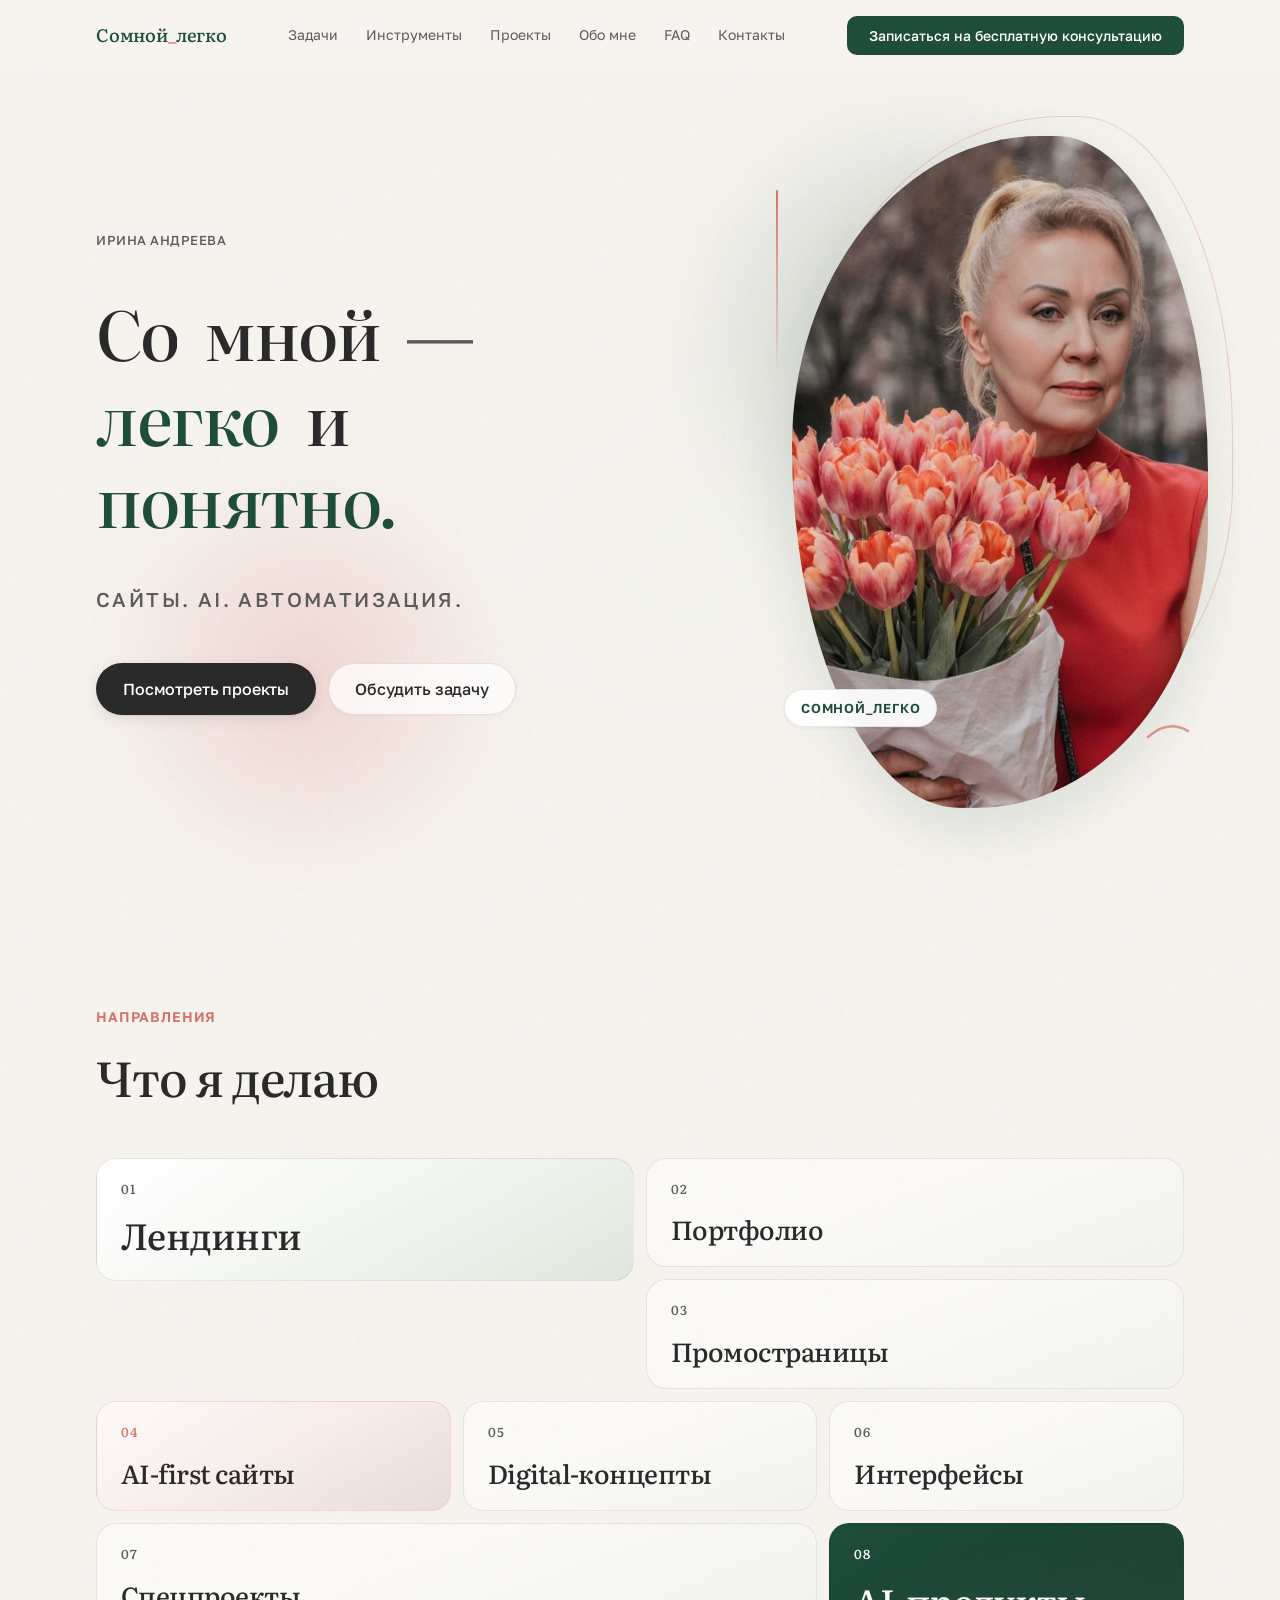
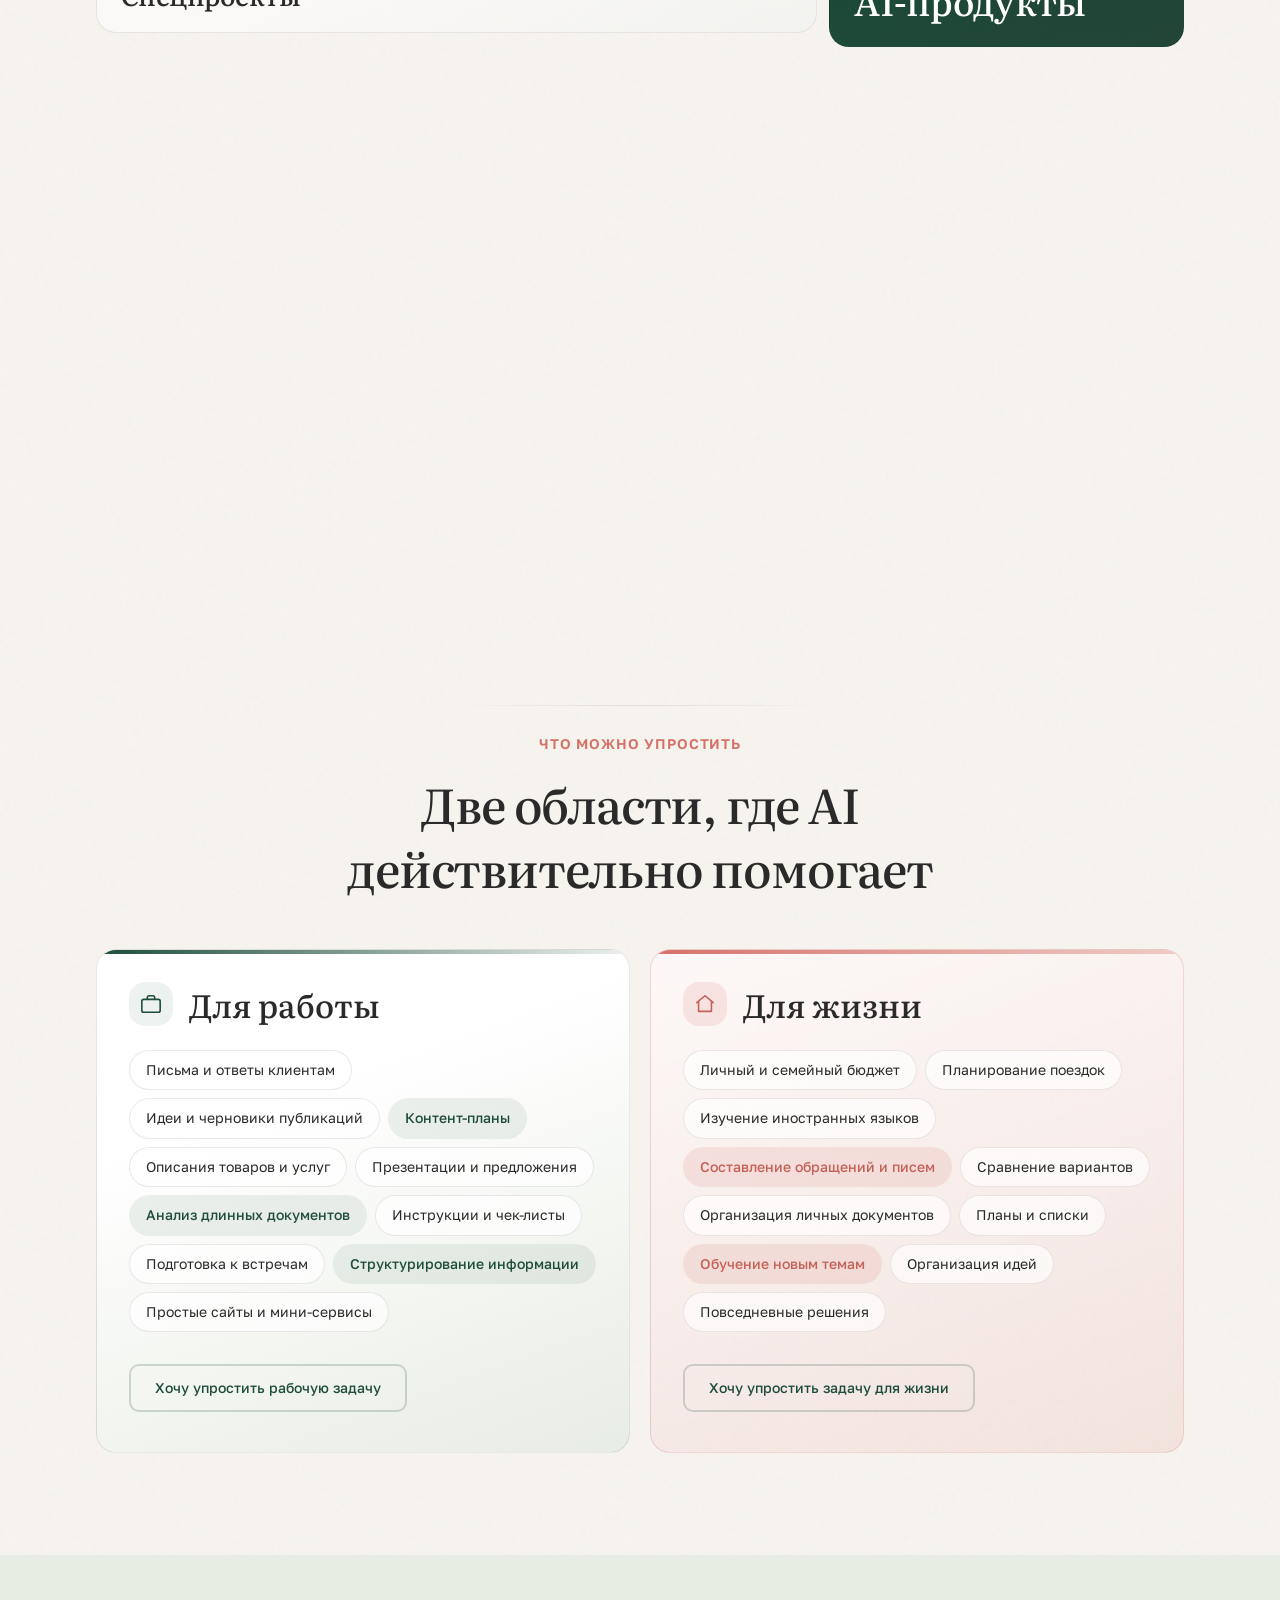
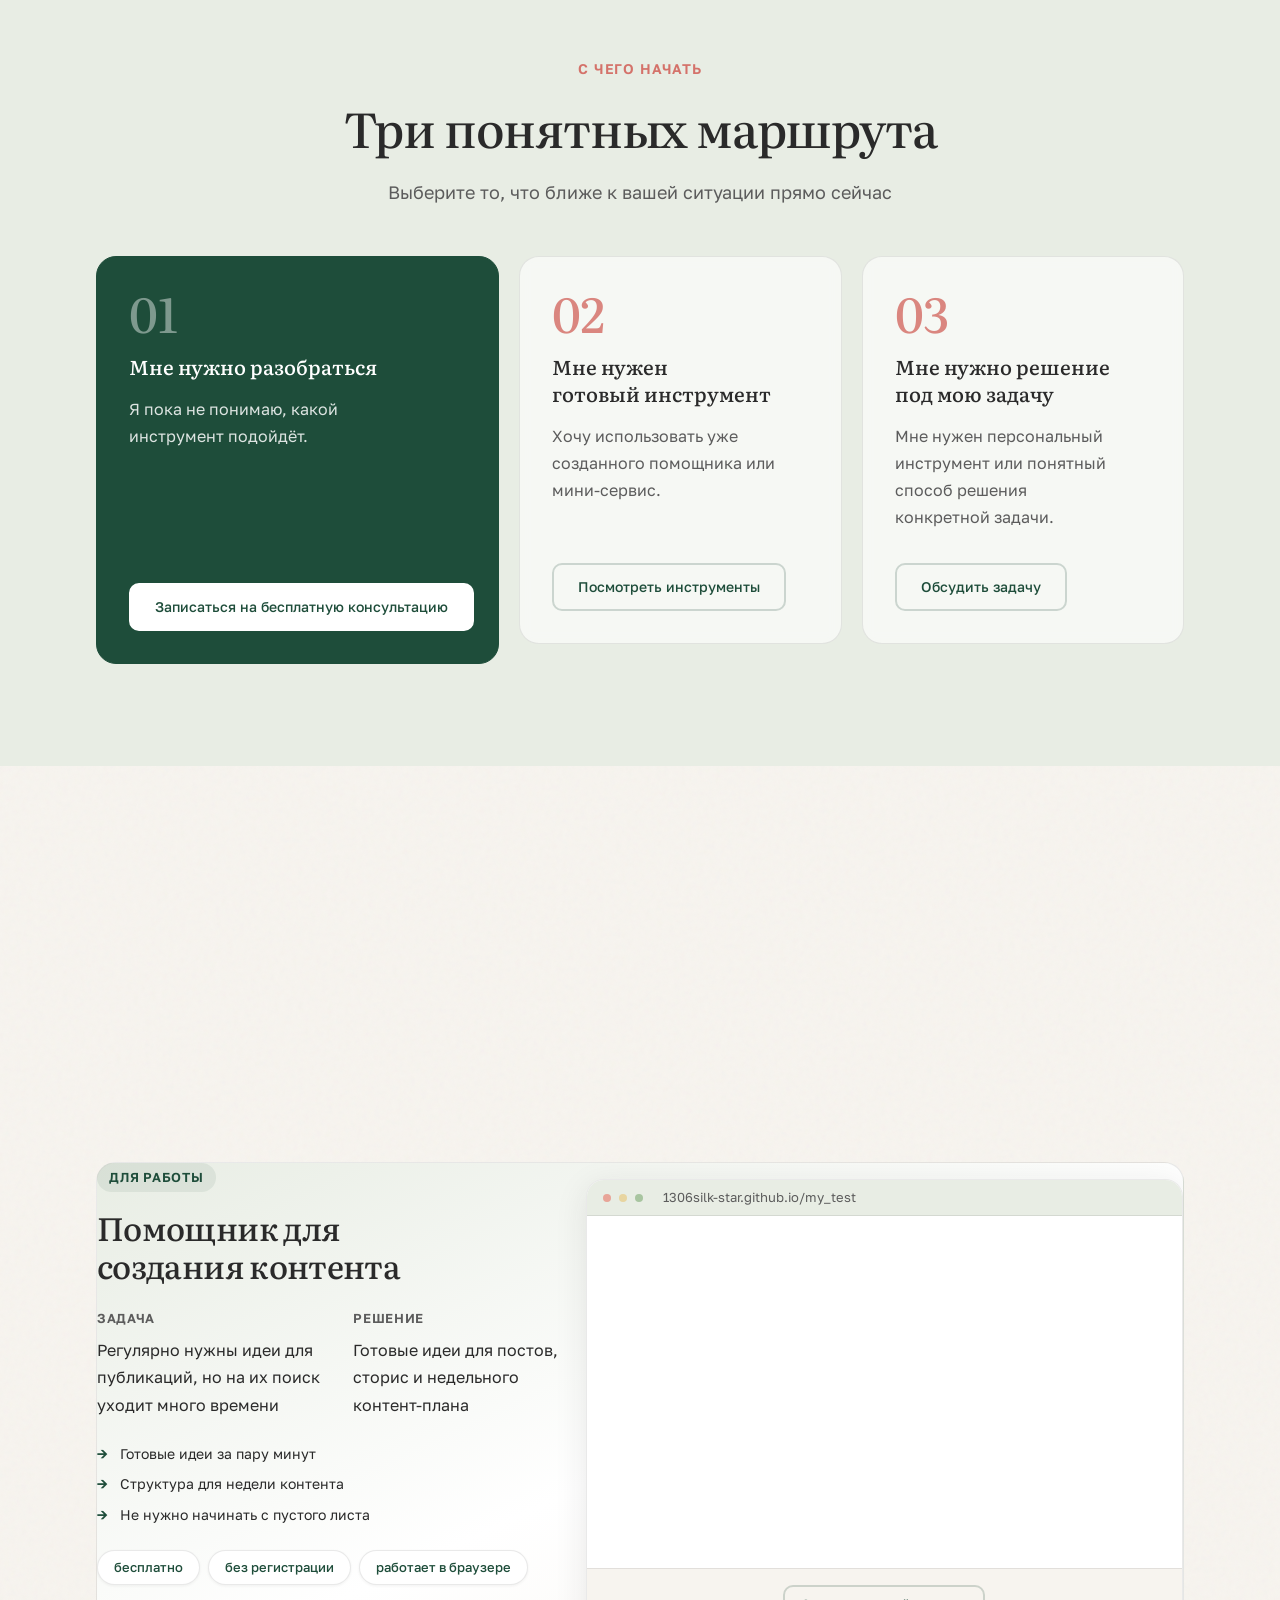
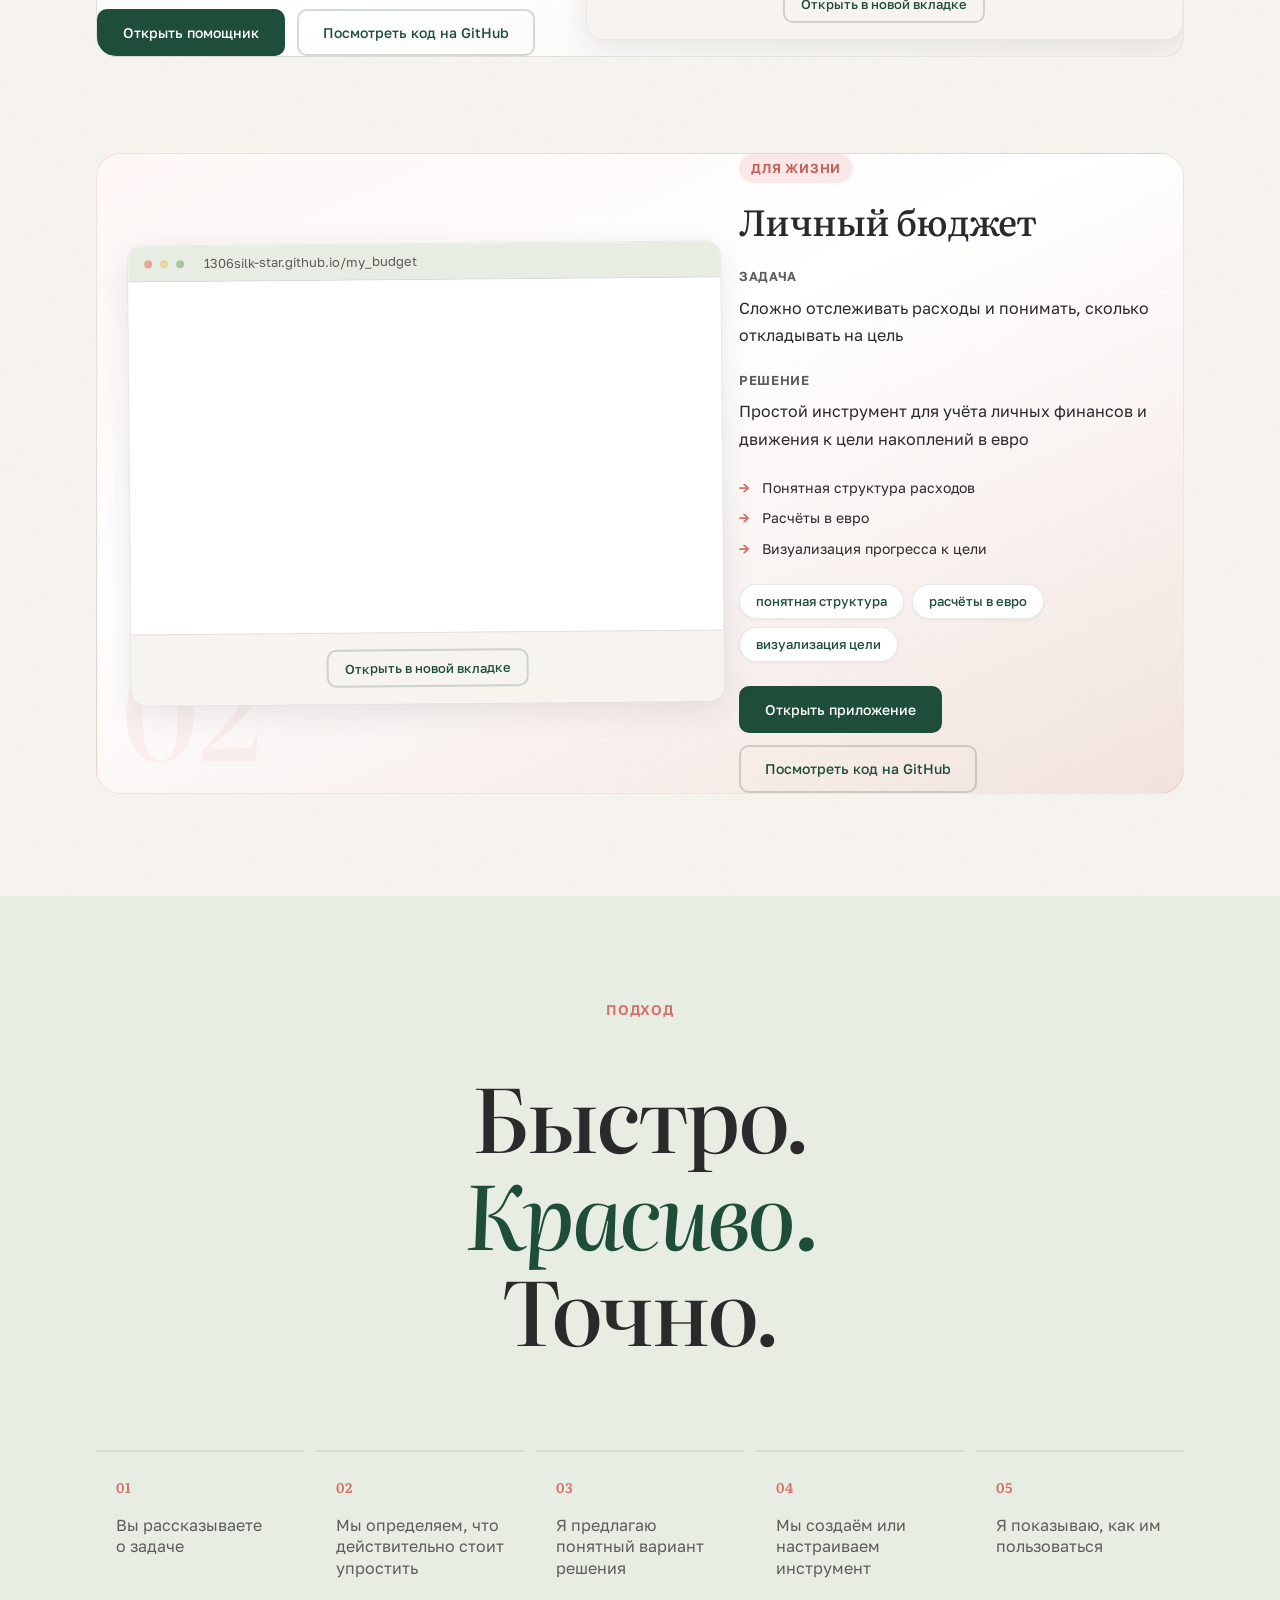
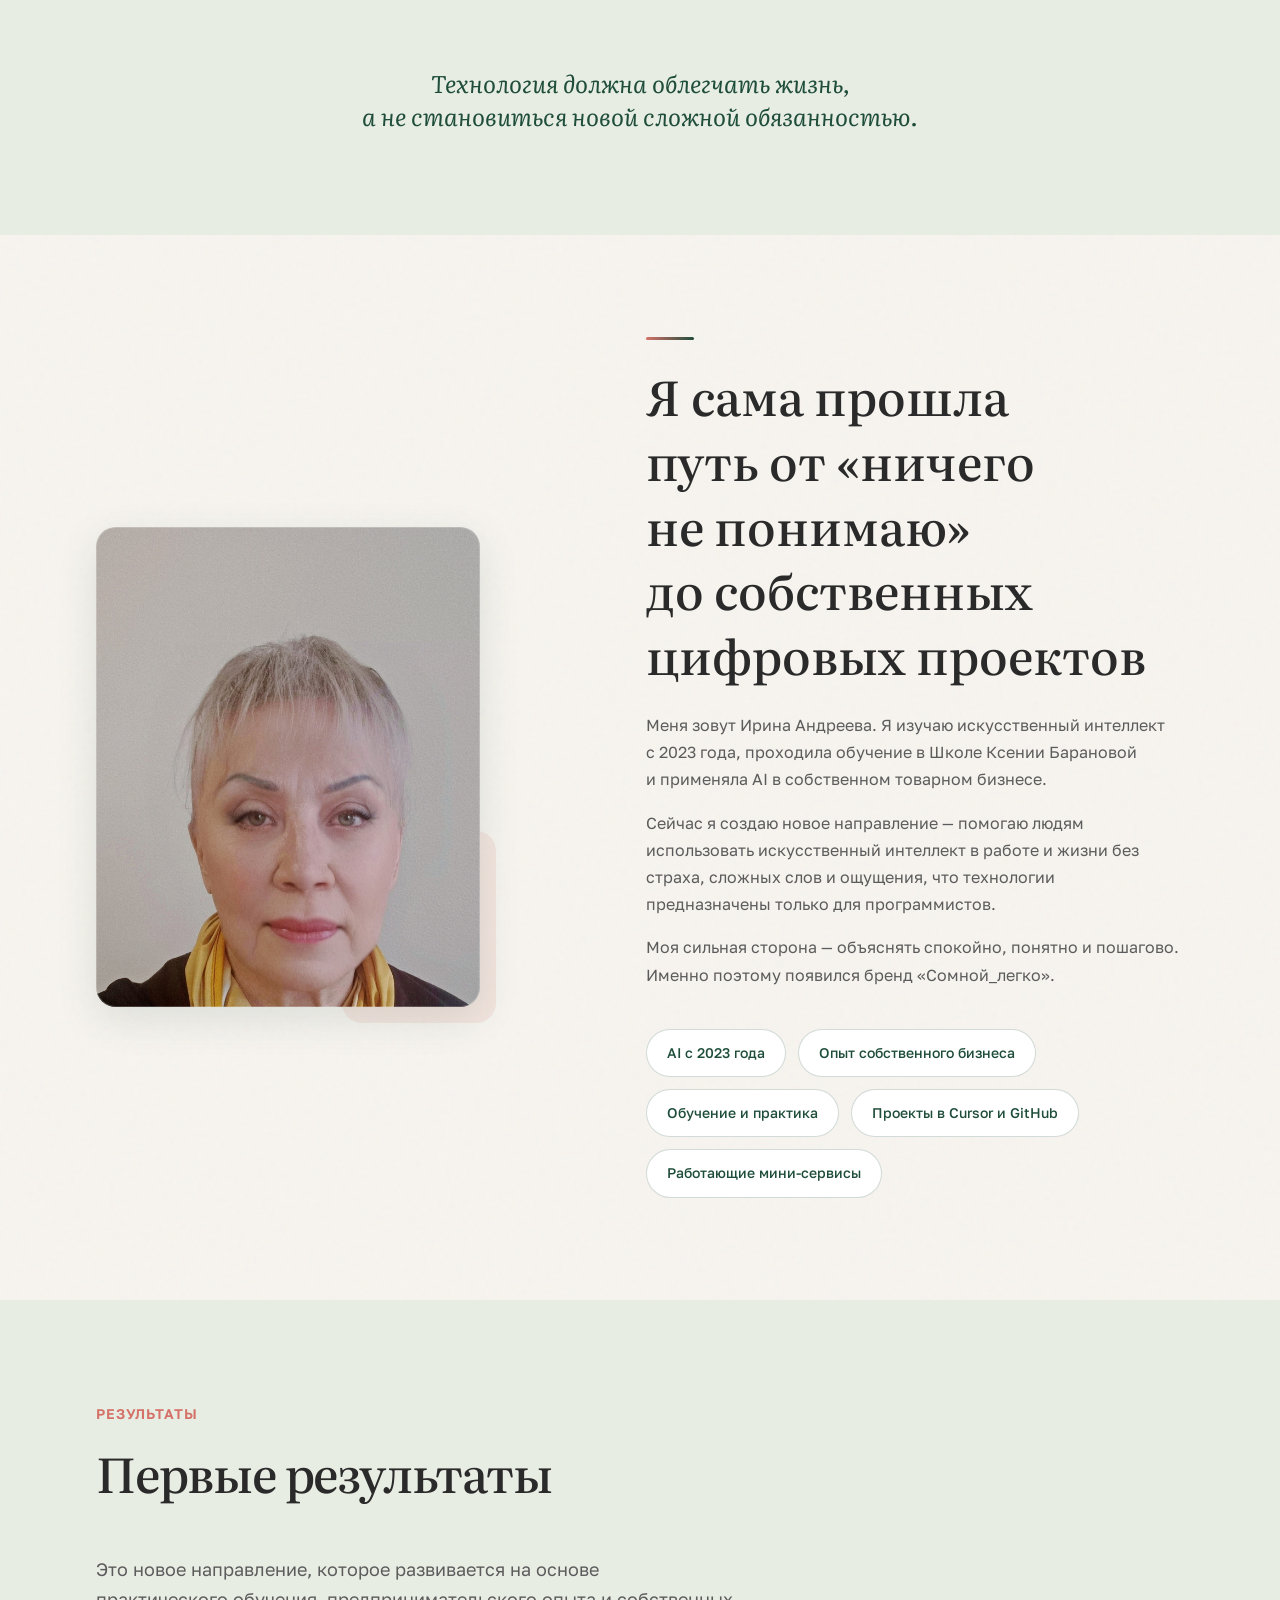
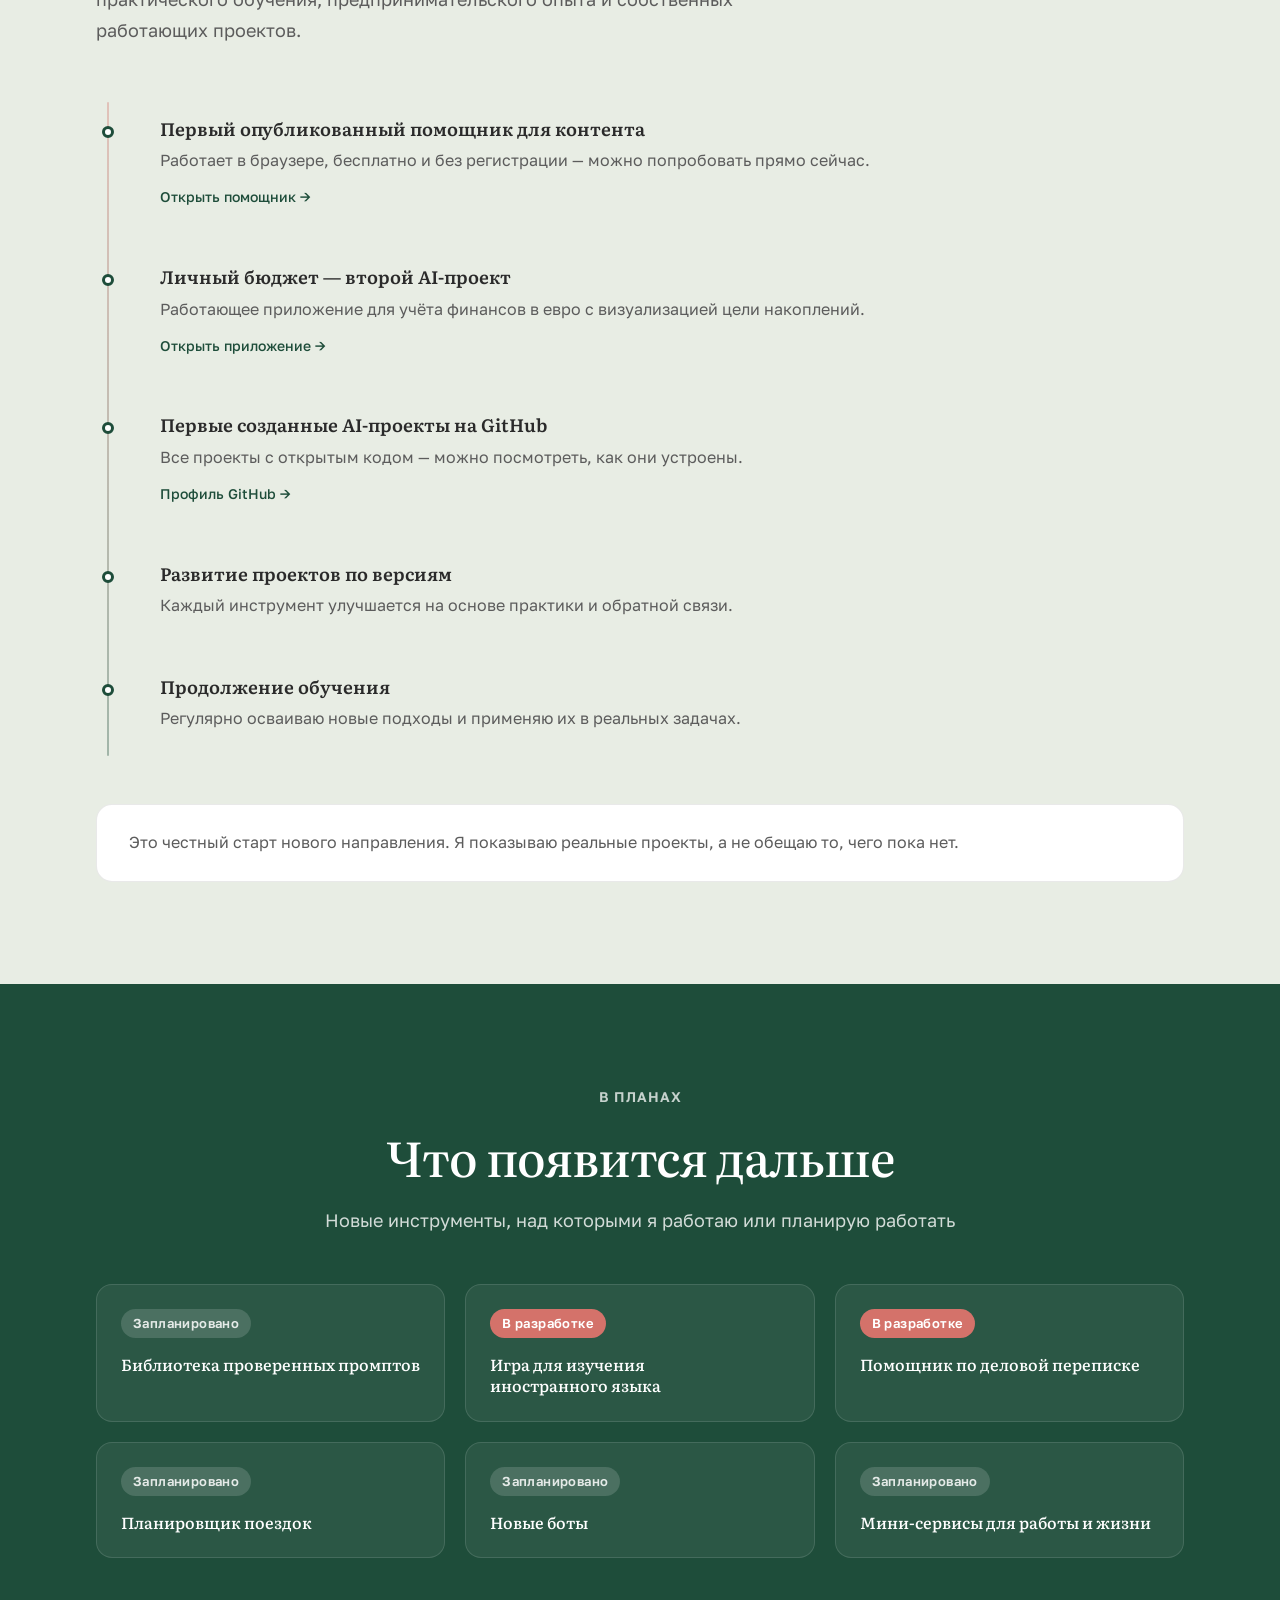
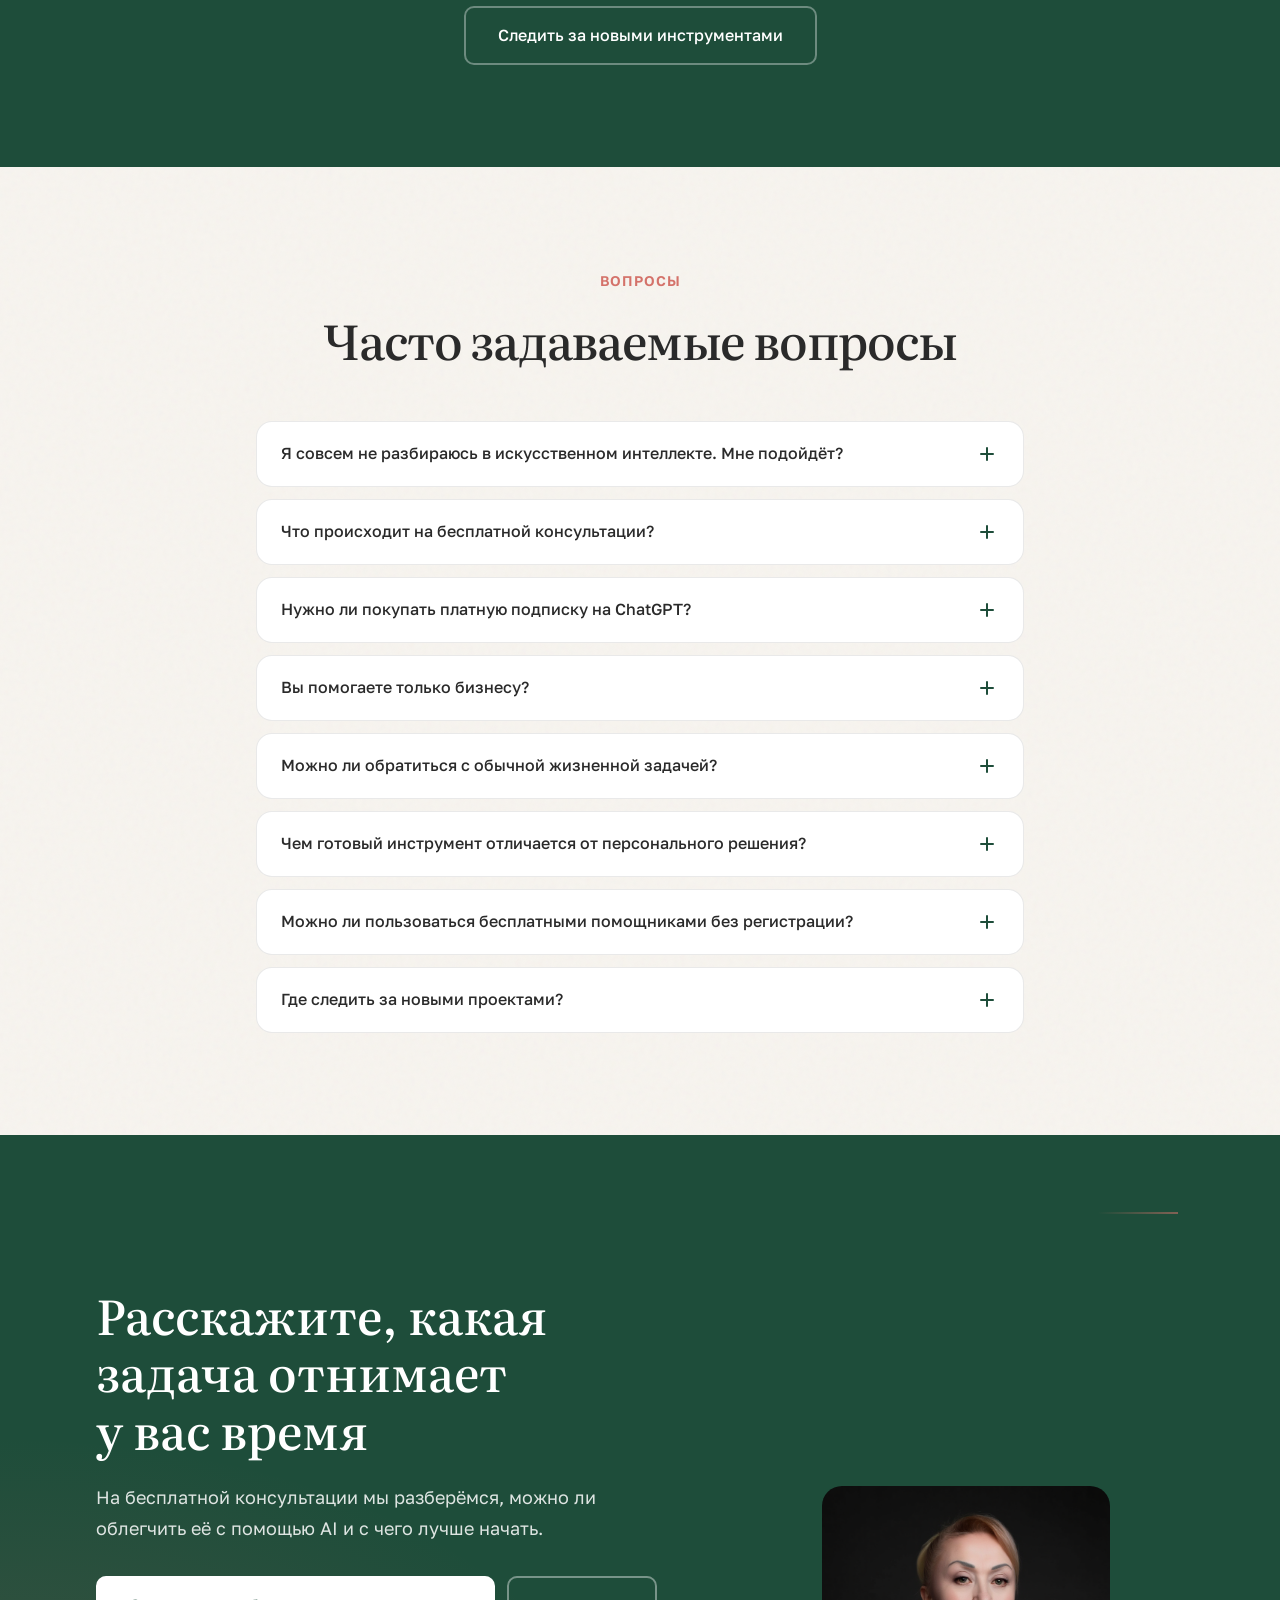
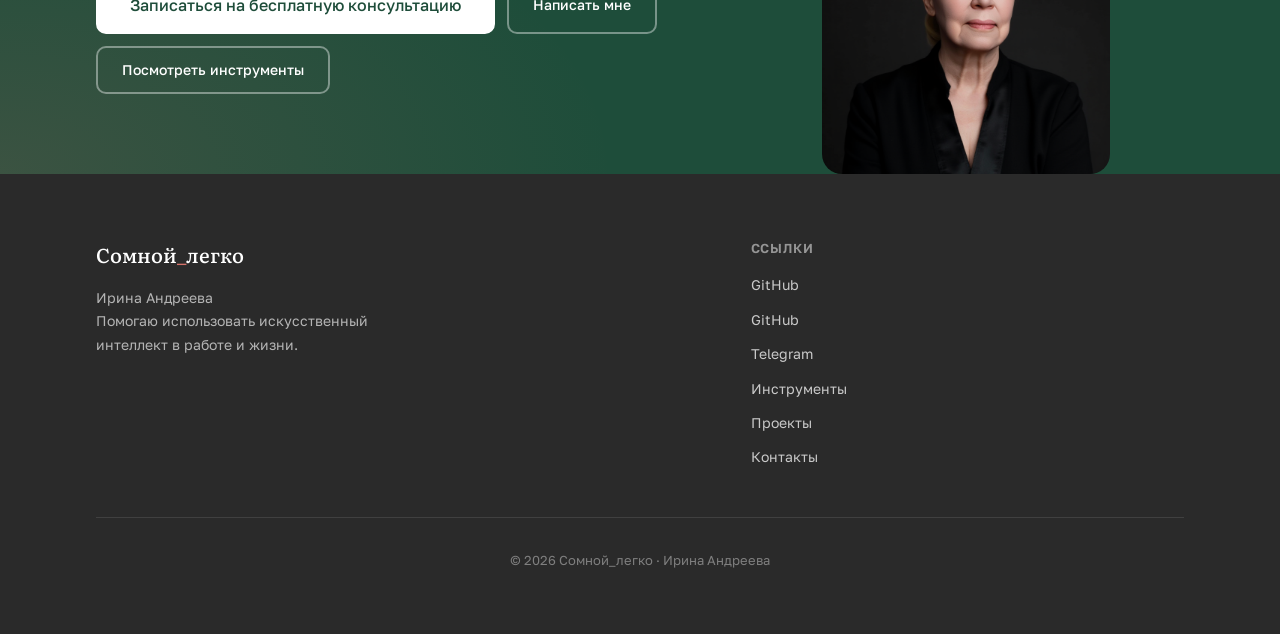
==== commit 27dee2db: "Admin panel v1.0 Co-authored-by: Cursor <cursoragent@cursor.com>" ====
--- a/index.html
+++ b/index.html
@@ -61,6 +61,7 @@
     <link rel="stylesheet" href="css/components/about.css" />
     <link rel="stylesheet" href="css/components/results.css" />
     <link rel="stylesheet" href="css/components/roadmap.css" />
+    <link rel="stylesheet" href="css/components/testimonials.css" />
     <link rel="stylesheet" href="css/components/faq.css" />
     <link rel="stylesheet" href="css/components/cta.css" />
     <link rel="stylesheet" href="css/components/footer.css" />
@@ -77,7 +78,12 @@
           Сомной<span class="site-logo__underscore">_</span>легко
         </a>
 
-        <nav class="site-nav" aria-label="Основная навигация">
+        <nav
+          class="site-nav"
+          aria-label="Основная навигация"
+          data-cms-list="nav"
+          data-cms-link-class="site-nav__link"
+        >
           <a class="site-nav__link" href="#tasks" data-nav-link>Задачи</a>
           <a class="site-nav__link" href="#tools" data-nav-link>Инструменты</a>
           <a class="site-nav__link" href="#projects" data-nav-link>Проекты</a>
@@ -93,6 +99,8 @@
             href="https://t.me/somnoi_legko"
             target="_blank"
             rel="noopener noreferrer"
+            data-cms="header.ctaLabel"
+            data-cms-attr="href:header.ctaHref"
           >
             Записаться на бесплатную консультацию
           </a>
@@ -120,7 +128,11 @@
       aria-label="Мобильная навигация"
       aria-hidden="true"
     >
-      <div class="mobile-menu__nav">
+      <div
+        class="mobile-menu__nav"
+        data-cms-list="nav"
+        data-cms-link-class="mobile-menu__link"
+      >
         <a class="mobile-menu__link" href="#tasks" data-nav-link>Задачи</a>
         <a class="mobile-menu__link" href="#tools" data-nav-link>Инструменты</a>
         <a class="mobile-menu__link" href="#projects" data-nav-link>Проекты</a>
@@ -133,6 +145,8 @@
         href="https://t.me/somnoi_legko"
         target="_blank"
         rel="noopener noreferrer"
+        data-cms="header.ctaLabel"
+        data-cms-attr="href:header.ctaHref"
       >
         Записаться на бесплатную консультацию
       </a>
@@ -149,7 +163,7 @@
           <div class="hero__grid">
             <div class="hero__content">
               <p class="eyebrow hero__eyebrow">
-                <span class="hero__eyebrow-name">Ирина Андреева</span>
+                <span class="hero__eyebrow-name" data-cms="hero.eyebrow">Ирина Андреева</span>
               </p>
 
               <h1 class="hero__title" id="hero-title">
@@ -164,10 +178,17 @@
                 </span>
               </h1>
 
-              <p class="hero__tagline">Сайты. AI. Автоматизация.</p>
+              <p class="hero__tagline" data-cms="hero.tagline">Сайты. AI. Автоматизация.</p>
 
               <div class="hero__actions">
-                <a class="btn btn--hero btn--hero-primary" data-magnetic href="#projects" data-nav-link>
+                <a
+                  class="btn btn--hero btn--hero-primary"
+                  data-magnetic
+                  href="#projects"
+                  data-nav-link
+                  data-cms="hero.primaryLabel"
+                  data-cms-attr="href:hero.primaryHref"
+                >
                   Посмотреть проекты
                 </a>
                 <a
@@ -176,6 +197,8 @@
                   href="https://t.me/somnoi_legko"
                   target="_blank"
                   rel="noopener noreferrer"
+                  data-cms="hero.secondaryLabel"
+                  data-cms-attr="href:hero.secondaryHref"
                 >
                   Обсудить задачу
                 </a>
@@ -192,8 +215,9 @@
                   width="900"
                   height="1125"
                   fetchpriority="high"
+                  data-cms-attr="src:hero.photo,alt:hero.photoAlt"
                 />
-                <span class="hero__label-float">Сомной_легко</span>
+                <span class="hero__label-float" data-cms="hero.badge">Сомной_легко</span>
                 <svg class="hero__motif brand-motif" viewBox="0 0 48 24" aria-hidden="true">
                   <path class="motif-stroke" d="M4 20 Q24 2 44 14" fill="none" stroke="currentColor" stroke-width="2.5" stroke-linecap="round"/>
                 </svg>
@@ -207,11 +231,11 @@
       <section class="section what-i-do" id="what-i-do" aria-labelledby="what-i-do-title">
         <div class="container">
           <header class="section-header reveal">
-            <p class="section-header__label">Направления</p>
-            <h2 class="section-header__title" id="what-i-do-title">Что я делаю</h2>
+            <p class="section-header__label" data-cms="whatIDo.label">Направления</p>
+            <h2 class="section-header__title" id="what-i-do-title" data-cms="whatIDo.title">Что я делаю</h2>
           </header>
 
-          <div class="what-i-do__grid reveal-stagger">
+          <div class="what-i-do__grid reveal-stagger" data-cms-list="whatIDo">
             <article class="what-i-do__item what-i-do__item--featured">
               <span class="what-i-do__label">01</span>
               <h3 class="what-i-do__name">Лендинги</h3>
@@ -254,16 +278,16 @@
           <div class="recognize__grid reveal-clip">
             <div class="recognize__intro">
               <div class="section-divider"></div>
-              <h2 class="recognize__title" id="tasks-title">
+              <h2 class="recognize__title" id="tasks-title" data-cms="recognize.title">
                 Задачи копятся, а&nbsp;разобраться с&nbsp;AI всё некогда?
               </h2>
-              <p class="recognize__conclusion">
+              <p class="recognize__conclusion" data-cms="recognize.conclusion">
                 Необязательно становиться программистом.<br />
                 Важно понять, какую задачу вы&nbsp;хотите решить.
               </p>
             </div>
 
-            <ul class="recognize__list">
+            <ul class="recognize__list" data-cms-list="recognize">
               <li class="recognize__item reveal reveal--delay-1">
                 <span class="recognize__icon" aria-hidden="true"><svg><use href="assets/icons.svg#icon-mail"/></svg></span>
                 <span>Нужно написать письмо или ответ клиенту</span>
@@ -309,17 +333,17 @@
 
           <div class="simplify reveal">
             <header class="section-header section-header--center section-header--wide">
-              <p class="section-header__label">Что можно упростить</p>
-              <h3 class="section-header__title">Две области, где AI действительно помогает</h3>
+              <p class="section-header__label" data-cms="simplify.label">Что можно упростить</p>
+              <h3 class="section-header__title" data-cms="simplify.title">Две области, где AI действительно помогает</h3>
             </header>
 
             <div class="simplify__zones">
               <article class="simplify__zone simplify__zone--work reveal">
                 <div class="simplify__zone-header">
                   <span class="simplify__zone-icon" aria-hidden="true"><svg><use href="assets/icons.svg#icon-briefcase"/></svg></span>
-                  <h4 class="simplify__zone-title">Для работы</h4>
-                </div>
-                <div class="simplify__tasks">
+                  <h4 class="simplify__zone-title" data-cms="simplify.work.title">Для работы</h4>
+                </div>
+                <div class="simplify__tasks" data-cms-list="simplifyTasks" data-cms-zone="work">
                   <span class="simplify__task">Письма и ответы клиентам</span>
                   <span class="simplify__task">Идеи и черновики публикаций</span>
                   <span class="simplify__task">Контент-планы</span>
@@ -331,7 +355,14 @@
                   <span class="simplify__task">Структурирование информации</span>
                   <span class="simplify__task">Простые сайты и мини-сервисы</span>
                 </div>
-                <a class="btn btn--secondary simplify__zone-action" href="https://t.me/somnoi_legko" target="_blank" rel="noopener noreferrer">
+                <a
+                  class="btn btn--secondary simplify__zone-action"
+                  href="https://t.me/somnoi_legko"
+                  target="_blank"
+                  rel="noopener noreferrer"
+                  data-cms="simplify.work.ctaLabel"
+                  data-cms-attr="href:simplify.work.ctaHref"
+                >
                   Хочу упростить рабочую задачу
                 </a>
               </article>
@@ -339,9 +370,9 @@
               <article class="simplify__zone simplify__zone--life reveal reveal--delay-1">
                 <div class="simplify__zone-header">
                   <span class="simplify__zone-icon" aria-hidden="true"><svg><use href="assets/icons.svg#icon-home"/></svg></span>
-                  <h4 class="simplify__zone-title">Для жизни</h4>
-                </div>
-                <div class="simplify__tasks">
+                  <h4 class="simplify__zone-title" data-cms="simplify.life.title">Для жизни</h4>
+                </div>
+                <div class="simplify__tasks" data-cms-list="simplifyTasks" data-cms-zone="life">
                   <span class="simplify__task">Личный и семейный бюджет</span>
                   <span class="simplify__task">Планирование поездок</span>
                   <span class="simplify__task">Изучение иностранных языков</span>
@@ -353,7 +384,14 @@
                   <span class="simplify__task">Организация идей</span>
                   <span class="simplify__task">Повседневные решения</span>
                 </div>
-                <a class="btn btn--secondary simplify__zone-action" href="https://t.me/somnoi_legko" target="_blank" rel="noopener noreferrer">
+                <a
+                  class="btn btn--secondary simplify__zone-action"
+                  href="https://t.me/somnoi_legko"
+                  target="_blank"
+                  rel="noopener noreferrer"
+                  data-cms="simplify.life.ctaLabel"
+                  data-cms-attr="href:simplify.life.ctaHref"
+                >
                   Хочу упростить задачу для жизни
                 </a>
               </article>
@@ -366,12 +404,12 @@
       <section class="section section--alt routes" id="start" aria-labelledby="start-title">
         <div class="container">
           <header class="section-header section-header--center reveal">
-            <p class="section-header__label">С чего начать</p>
-            <h2 class="section-header__title" id="start-title">Три понятных маршрута</h2>
-            <p class="section-header__subtitle">Выберите то, что ближе к вашей ситуации прямо сейчас</p>
+            <p class="section-header__label" data-cms="routes.label">С чего начать</p>
+            <h2 class="section-header__title" id="start-title" data-cms="routes.title">Три понятных маршрута</h2>
+            <p class="section-header__subtitle" data-cms="routes.subtitle">Выберите то, что ближе к вашей ситуации прямо сейчас</p>
           </header>
 
-          <div class="routes__grid reveal-stagger">
+          <div class="routes__grid reveal-stagger" data-cms-list="routes">
             <article class="route-card route-card--featured" data-spotlight data-tilt>
               <span class="route-card__number">01</span>
               <h3 class="route-card__title">Мне нужно разобраться</h3>
@@ -410,14 +448,14 @@
       <section class="section projects" id="tools" aria-labelledby="tools-title">
         <div class="container">
           <header class="section-header reveal-clip">
-            <p class="section-header__label">Инструменты</p>
-            <h2 class="section-header__title" id="tools-title">Инструменты для работы и жизни</h2>
-            <p class="section-header__subtitle">
+            <p class="section-header__label" data-cms="projects.label">Инструменты</p>
+            <h2 class="section-header__title" id="tools-title" data-cms="projects.title">Инструменты для работы и жизни</h2>
+            <p class="section-header__subtitle" data-cms="projects.subtitle">
               Начинаю с небольших понятных решений, которые можно открыть и использовать прямо в браузере.
             </p>
           </header>
 
-          <div class="projects__list" id="projects">
+          <div class="projects__list" id="projects" data-cms-list="projects">
             <article class="project-case project-case--work reveal reveal--scale" data-spotlight data-tilt>
               <div class="project-case__content">
                 <span class="project-case__category">Для работы</span>
@@ -529,17 +567,17 @@
       <section class="section section--alt approach" id="process" aria-labelledby="approach-title">
         <div class="container">
           <header class="section-header section-header--center reveal">
-            <p class="section-header__label">Подход</p>
+            <p class="section-header__label" data-cms="approach.label">Подход</p>
             <h2 class="section-header__title sr-only" id="approach-title">Мой подход</h2>
           </header>
 
-          <div class="approach__manifesto reveal" aria-hidden="false">
+          <div class="approach__manifesto reveal" aria-hidden="false" data-cms-list="manifesto">
             <p class="approach__line reveal">Быстро.</p>
             <p class="approach__line approach__line--accent reveal reveal--delay-1">Красиво.</p>
             <p class="approach__line reveal reveal--delay-2">Точно.</p>
           </div>
 
-          <div class="approach__steps">
+          <div class="approach__steps" data-cms-list="approachSteps">
             <article class="approach-step reveal">
               <span class="approach-step__number">01</span>
               <p class="approach-step__text">Вы рассказываете о задаче</p>
@@ -563,7 +601,7 @@
           </div>
 
           <blockquote class="approach__quote reveal">
-            <p class="approach__quote-text">
+            <p class="approach__quote-text" data-cms="approach.quote">
               Технология должна облегчать жизнь, а&nbsp;не&nbsp;становиться новой сложной обязанностью.
             </p>
           </blockquote>
@@ -584,13 +622,14 @@
                   width="800"
                   height="800"
                   loading="lazy"
+                  data-cms-attr="src:about.photo,alt:about.photoAlt"
                 />
               </div>
             </div>
 
-            <div class="about__content reveal reveal--delay-1">
+            <div class="about__content reveal reveal--delay-1" data-cms-list="aboutText">
               <div class="section-divider"></div>
-              <h2 class="about__title" id="about-title">
+              <h2 class="about__title" id="about-title" data-cms="about.title">
                 Я сама прошла путь от «ничего не понимаю» до&nbsp;собственных цифровых проектов
               </h2>
               <p class="about__text">
@@ -602,7 +641,7 @@
               <p class="about__text">
                 Моя сильная сторона&nbsp;— объяснять спокойно, понятно и&nbsp;пошагово. Именно поэтому появился бренд «Сомной_легко».
               </p>
-              <div class="about__facts">
+              <div class="about__facts" data-cms-list="aboutFacts">
                 <span class="about__fact">AI с 2023 года</span>
                 <span class="about__fact">Опыт собственного бизнеса</span>
                 <span class="about__fact">Обучение и практика</span>
@@ -618,15 +657,15 @@
       <section class="section section--alt results" id="results" aria-labelledby="results-title">
         <div class="container">
           <header class="section-header reveal">
-            <p class="section-header__label">Результаты</p>
-            <h2 class="section-header__title" id="results-title">Первые результаты</h2>
+            <p class="section-header__label" data-cms="cases.label">Результаты</p>
+            <h2 class="section-header__title" id="results-title" data-cms="cases.title">Первые результаты</h2>
           </header>
 
-          <p class="results__intro reveal">
+          <p class="results__intro reveal" data-cms="cases.intro">
             Это новое направление, которое развивается на&nbsp;основе практического обучения, предпринимательского опыта и&nbsp;собственных работающих проектов.
           </p>
 
-          <div class="results__timeline">
+          <div class="results__timeline" data-cms-list="cases">
             <article class="result-item reveal">
               <h3 class="result-item__title">Первый опубликованный помощник для контента</h3>
               <p class="result-item__text">Работает в браузере, бесплатно и без регистрации — можно попробовать прямо сейчас.</p>
@@ -652,29 +691,38 @@
             </article>
           </div>
 
-          <p class="results__note reveal">
+          <p class="results__note reveal" data-cms="cases.note">
             Это честный старт нового направления. Я показываю реальные проекты, а&nbsp;не&nbsp;обещаю то, чего пока нет.
           </p>
         </div>
       </section>
 
       <!--
-        БЛОК «ОТЗЫВЫ» — скрыт до появления реальных отзывов
-        <section class="section testimonials" id="testimonials" hidden>
-          ...
-        </section>
+        ОТЗЫВЫ — секция появляется автоматически, как только в админ-панели
+        будет опубликован хотя бы один отзыв. Пустых карточек на сайте не бывает.
       -->
+      <section class="section testimonials" id="testimonials" aria-labelledby="testimonials-title" hidden>
+        <div class="container">
+          <header class="section-header section-header--center reveal">
+            <p class="section-header__label" data-cms="testimonials.label">Отзывы</p>
+            <h2 class="section-header__title" id="testimonials-title" data-cms="testimonials.title">Что говорят люди</h2>
+            <p class="section-header__subtitle" data-cms="testimonials.subtitle"></p>
+          </header>
+
+          <div class="testimonials__grid" data-cms-list="testimonials"></div>
+        </div>
+      </section>
 
       <!-- СКОРО -->
       <section class="section section--dark roadmap" id="soon" aria-labelledby="soon-title">
         <div class="container">
           <header class="section-header section-header--center reveal">
-            <p class="section-header__label">В планах</p>
-            <h2 class="section-header__title" id="soon-title">Что появится дальше</h2>
-            <p class="section-header__subtitle">Новые инструменты, над которыми я работаю или планирую работать</p>
+            <p class="section-header__label" data-cms="roadmap.label">В планах</p>
+            <h2 class="section-header__title" id="soon-title" data-cms="roadmap.title">Что появится дальше</h2>
+            <p class="section-header__subtitle" data-cms="roadmap.subtitle">Новые инструменты, над которыми я работаю или планирую работать</p>
           </header>
 
-          <div class="roadmap__grid">
+          <div class="roadmap__grid" data-cms-list="roadmap">
             <article class="roadmap-card reveal">
               <span class="roadmap-card__status roadmap-card__status--planned">Запланировано</span>
               <h3 class="roadmap-card__title">Библиотека проверенных промптов</h3>
@@ -702,7 +750,14 @@
           </div>
 
           <div class="roadmap__cta reveal">
-            <a class="btn btn--secondary btn--lg" href="https://t.me/somnoi_legko" target="_blank" rel="noopener noreferrer">
+            <a
+              class="btn btn--secondary btn--lg"
+              href="https://t.me/somnoi_legko"
+              target="_blank"
+              rel="noopener noreferrer"
+              data-cms="roadmap.ctaLabel"
+              data-cms-attr="href:roadmap.ctaHref"
+            >
               Следить за новыми инструментами
             </a>
           </div>
@@ -713,11 +768,11 @@
       <section class="section faq" id="faq" aria-labelledby="faq-title">
         <div class="container">
           <header class="section-header section-header--center reveal">
-            <p class="section-header__label">Вопросы</p>
-            <h2 class="section-header__title" id="faq-title">Часто задаваемые вопросы</h2>
+            <p class="section-header__label" data-cms="faq.label">Вопросы</p>
+            <h2 class="section-header__title" id="faq-title" data-cms="faq.title">Часто задаваемые вопросы</h2>
           </header>
 
-          <div class="faq__list">
+          <div class="faq__list" data-cms-list="faq">
             <article class="faq-item reveal">
               <button class="faq-item__trigger" type="button" aria-expanded="false">
                 <span>Я совсем не разбираюсь в искусственном интеллекте. Мне подойдёт?</span>
@@ -822,18 +877,32 @@
         <div class="container">
           <div class="cta__grid">
             <div class="cta__content reveal">
-              <h2 class="cta__title" id="cta-title">Расскажите, какая задача отнимает у&nbsp;вас время</h2>
-              <p class="cta__text">
+              <h2 class="cta__title" id="cta-title" data-cms="contacts.title">Расскажите, какая задача отнимает у&nbsp;вас время</h2>
+              <p class="cta__text" data-cms="contacts.text">
                 На бесплатной консультации мы разберёмся, можно ли облегчить её с&nbsp;помощью AI и&nbsp;с&nbsp;чего лучше начать.
               </p>
               <div class="cta__actions">
-                <a class="btn btn--primary btn--lg btn--shine" data-magnetic href="https://t.me/somnoi_legko" target="_blank" rel="noopener noreferrer">
+                <a
+                  class="btn btn--primary btn--lg btn--shine"
+                  data-magnetic
+                  href="https://t.me/somnoi_legko"
+                  target="_blank"
+                  rel="noopener noreferrer"
+                  data-cms="contacts.primaryLabel"
+                  data-cms-attr="href:contacts.primaryHref"
+                >
                   Записаться на бесплатную консультацию
                 </a>
-                <button class="btn btn--secondary" type="button" data-contact-modal-open>
+                <button class="btn btn--secondary" type="button" data-contact-modal-open data-cms="contacts.modalLabel">
                   Написать мне
                 </button>
-                <a class="btn btn--secondary" href="#tools" data-nav-link>
+                <a
+                  class="btn btn--secondary"
+                  href="#tools"
+                  data-nav-link
+                  data-cms="contacts.tertiaryLabel"
+                  data-cms-attr="href:contacts.tertiaryHref"
+                >
                   Посмотреть инструменты
                 </a>
               </div>
@@ -849,6 +918,7 @@
                   width="800"
                   height="1000"
                   loading="lazy"
+                  data-cms-attr="src:contacts.photo,alt:contacts.photoAlt"
                 />
               </div>
             </div>
@@ -865,15 +935,15 @@
             <p class="site-footer__logo">
               Сомной<span class="site-footer__logo-underscore">_</span>легко
             </p>
-            <p class="site-footer__tagline">
+            <p class="site-footer__tagline" data-cms="footer.tagline">
               Ирина Андреева<br />
               Помогаю использовать искусственный интеллект в&nbsp;работе и&nbsp;жизни.
             </p>
           </div>
 
           <div>
-            <p class="site-footer__heading">Ссылки</p>
-            <nav class="site-footer__links" aria-label="Ссылки в футере">
+            <p class="site-footer__heading" data-cms="footer.linksHeading">Ссылки</p>
+            <nav class="site-footer__links" aria-label="Ссылки в футере" data-cms-list="footerLinks">
               <a class="site-footer__link" href="https://t.me/somnoi_legko" target="_blank" rel="noopener noreferrer">Telegram</a>
               <a class="site-footer__link" href="https://github.com/1306silk-star" target="_blank" rel="noopener noreferrer">GitHub</a>
               <a class="site-footer__link" href="#tools" data-nav-link>Инструменты</a>
@@ -883,7 +953,7 @@
           </div>
         </div>
 
-        <p class="site-footer__bottom">
+        <p class="site-footer__bottom" data-cms="footer.bottom">
           © 2026 Сомной_легко · Ирина Андреева
         </p>
       </div>
@@ -910,8 +980,8 @@
           ×
         </button>
 
-        <h2 class="contact-modal__title" id="contact-modal-title">Написать мне</h2>
-        <p class="contact-modal__subtitle">
+        <h2 class="contact-modal__title" id="contact-modal-title" data-cms="contacts.modalTitle">Написать мне</h2>
+        <p class="contact-modal__subtitle" data-cms="contacts.modalSubtitle">
           Оставьте контакты — я свяжусь с вами и помогу разобраться с задачей.
         </p>
 
@@ -974,14 +1044,18 @@
             <span class="contact-form__error" role="alert"></span>
           </div>
 
-          <button class="btn btn--primary contact-form__submit" type="submit">
+          <button class="btn btn--primary contact-form__submit" type="submit" data-cms="contacts.modalSubmitLabel">
             Отправить
           </button>
         </form>
       </div>
     </div>
 
+    <!-- Контент из админ-панели. Подключается до остальных скриптов,
+         чтобы анимации и эффекты инициализировались на готовой разметке. -->
+    <script src="data/content.js"></script>
     <script src="js/config.js"></script>
+    <script src="js/content-sync.js"></script>
     <script src="js/navigation.js"></script>
     <script src="js/accordion.js"></script>
     <script src="js/scroll-reveal.js"></script>
--- a/css/components/testimonials.css
+++ b/css/components/testimonials.css
@@ -0,0 +1,84 @@
+/**
+ * Блок «Отзывы»
+ * Секция появляется только тогда, когда в админ-панели есть опубликованные отзывы.
+ */
+
+.testimonials__grid {
+  display: grid;
+  gap: var(--space-5);
+}
+
+@media (min-width: 768px) {
+  .testimonials__grid {
+    grid-template-columns: repeat(2, 1fr);
+  }
+}
+
+@media (min-width: 1024px) {
+  .testimonials__grid {
+    grid-template-columns: repeat(3, 1fr);
+    gap: var(--space-6);
+  }
+}
+
+.testimonial-card {
+  position: relative;
+  display: flex;
+  flex-direction: column;
+  justify-content: space-between;
+  gap: var(--space-6);
+  padding: var(--space-8) var(--space-6) var(--space-6);
+  background: var(--color-surface);
+  border: 1px solid var(--color-border);
+  border-radius: var(--radius-lg);
+  box-shadow: var(--shadow-sm);
+  transition:
+    transform var(--transition-base),
+    box-shadow var(--transition-base),
+    border-color var(--transition-base);
+}
+
+.testimonial-card:hover {
+  transform: translateY(-3px);
+  border-color: var(--color-border-strong);
+  box-shadow: var(--shadow-md);
+}
+
+/* Кавычка как тихий типографский акцент, а не декоративная иконка */
+.testimonial-card::before {
+  content: "«";
+  position: absolute;
+  top: var(--space-2);
+  left: var(--space-5);
+  font-family: var(--font-display);
+  font-size: 3.5rem;
+  line-height: 1;
+  color: var(--color-accent);
+  opacity: 0.25;
+  pointer-events: none;
+}
+
+.testimonial-card__text {
+  position: relative;
+  font-size: var(--text-base);
+  line-height: var(--leading-relaxed);
+  color: var(--color-text);
+}
+
+.testimonial-card__author {
+  display: flex;
+  flex-direction: column;
+  gap: var(--space-1);
+  padding-top: var(--space-4);
+  border-top: 1px solid var(--color-border);
+}
+
+.testimonial-card__name {
+  font-weight: var(--weight-semibold);
+  color: var(--color-primary);
+}
+
+.testimonial-card__role {
+  font-size: var(--text-sm);
+  color: var(--color-text-muted);
+}
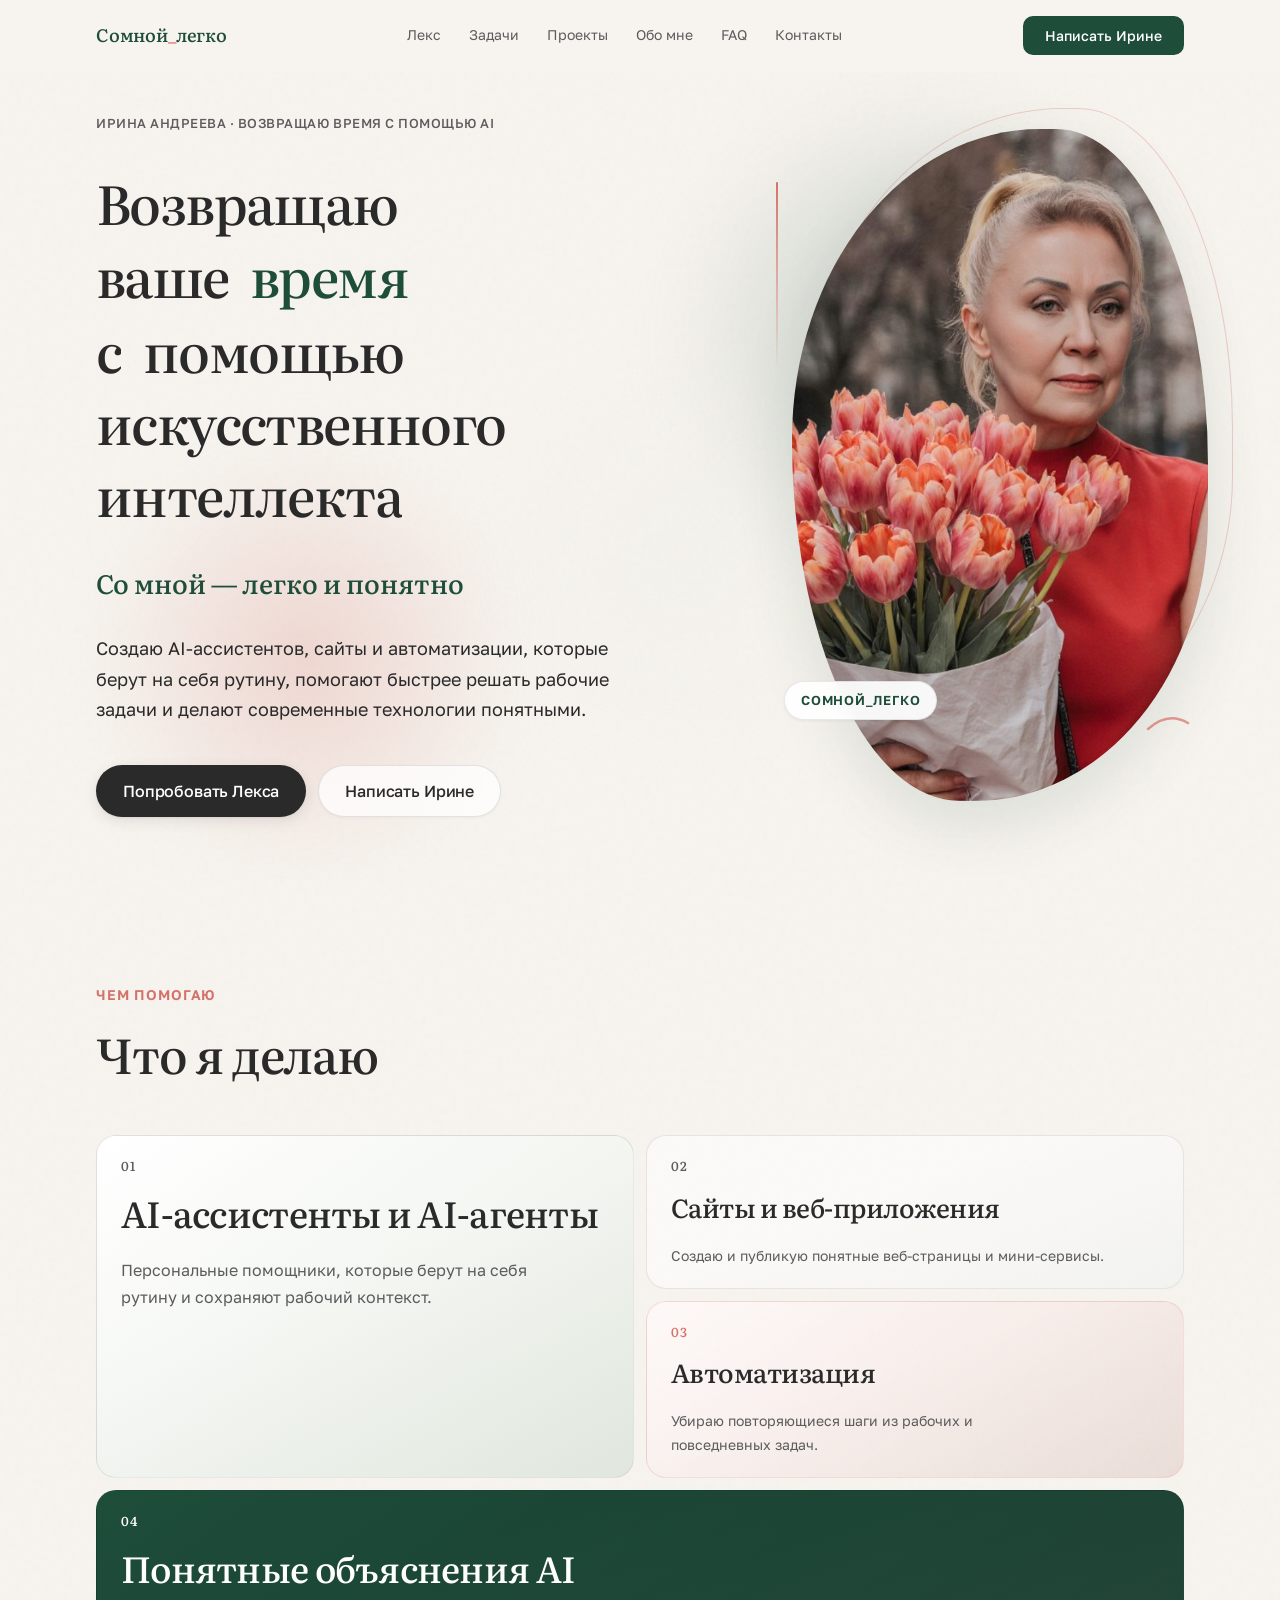
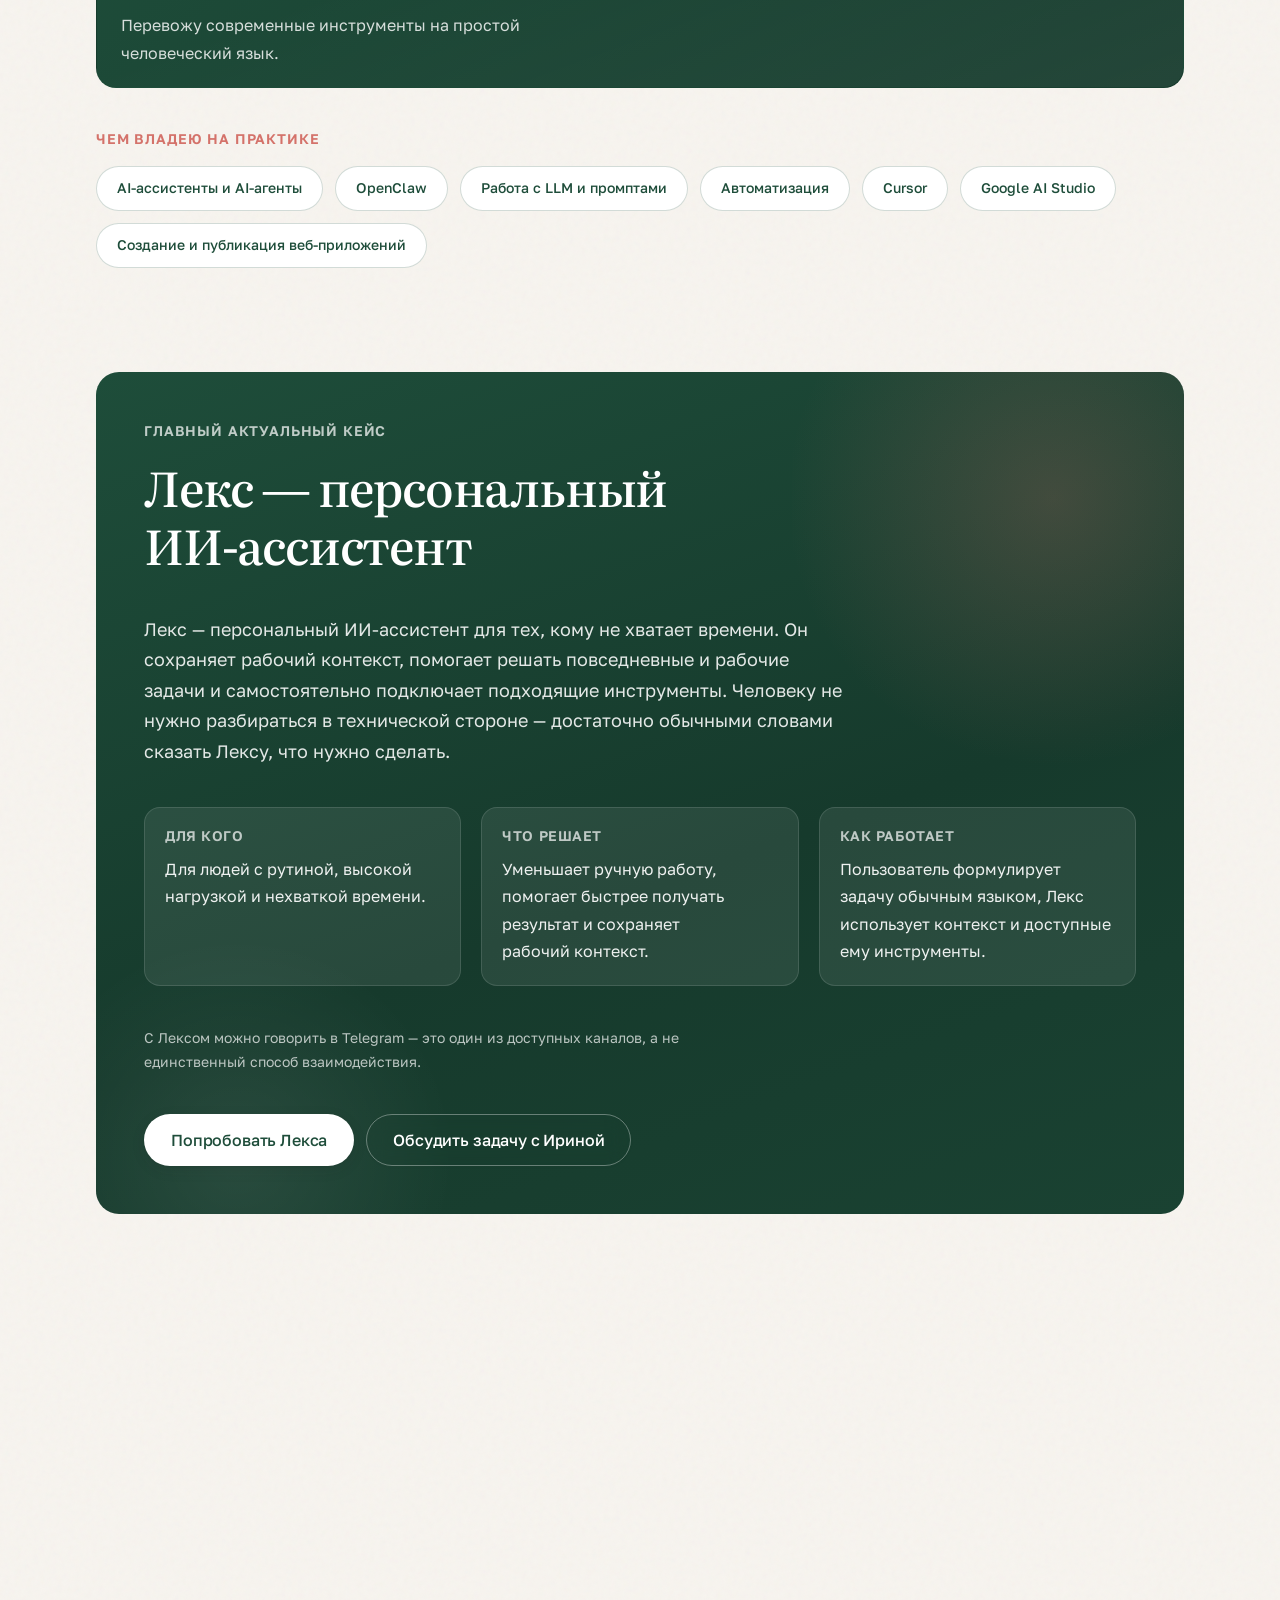
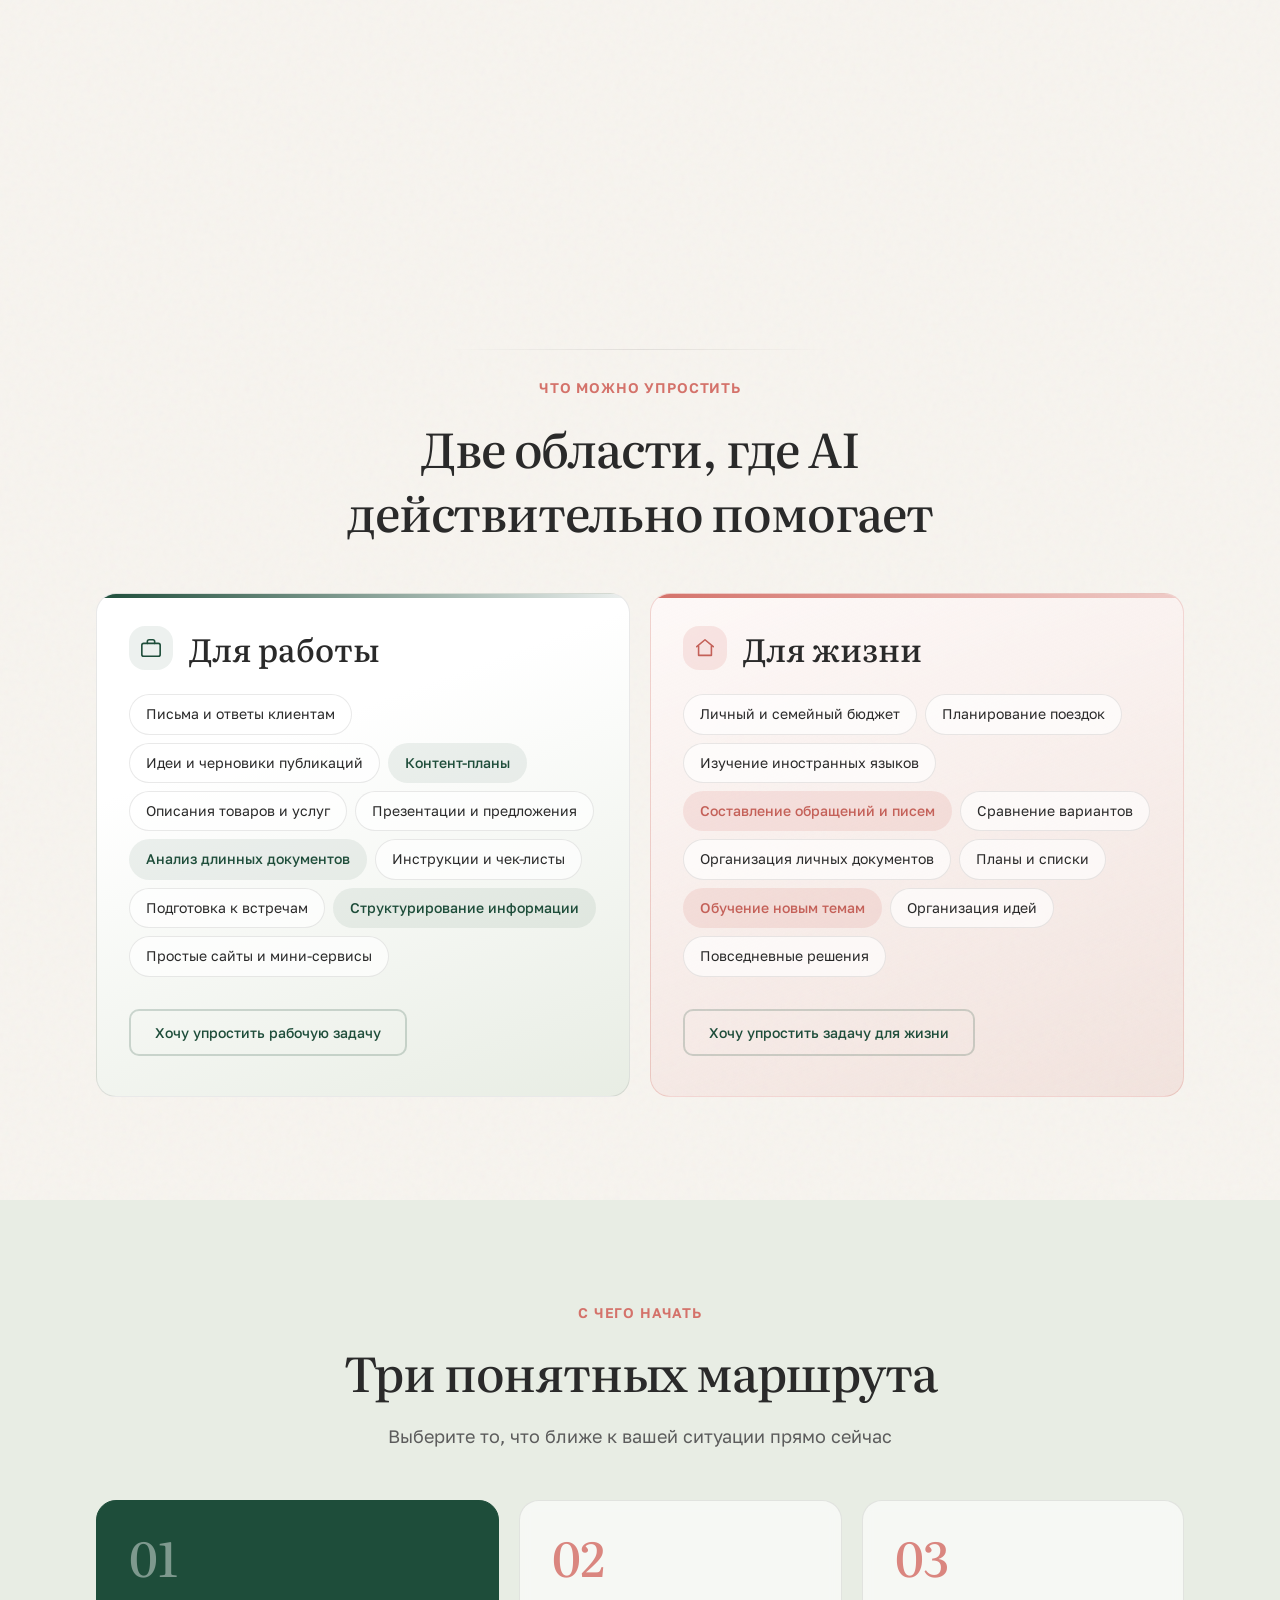
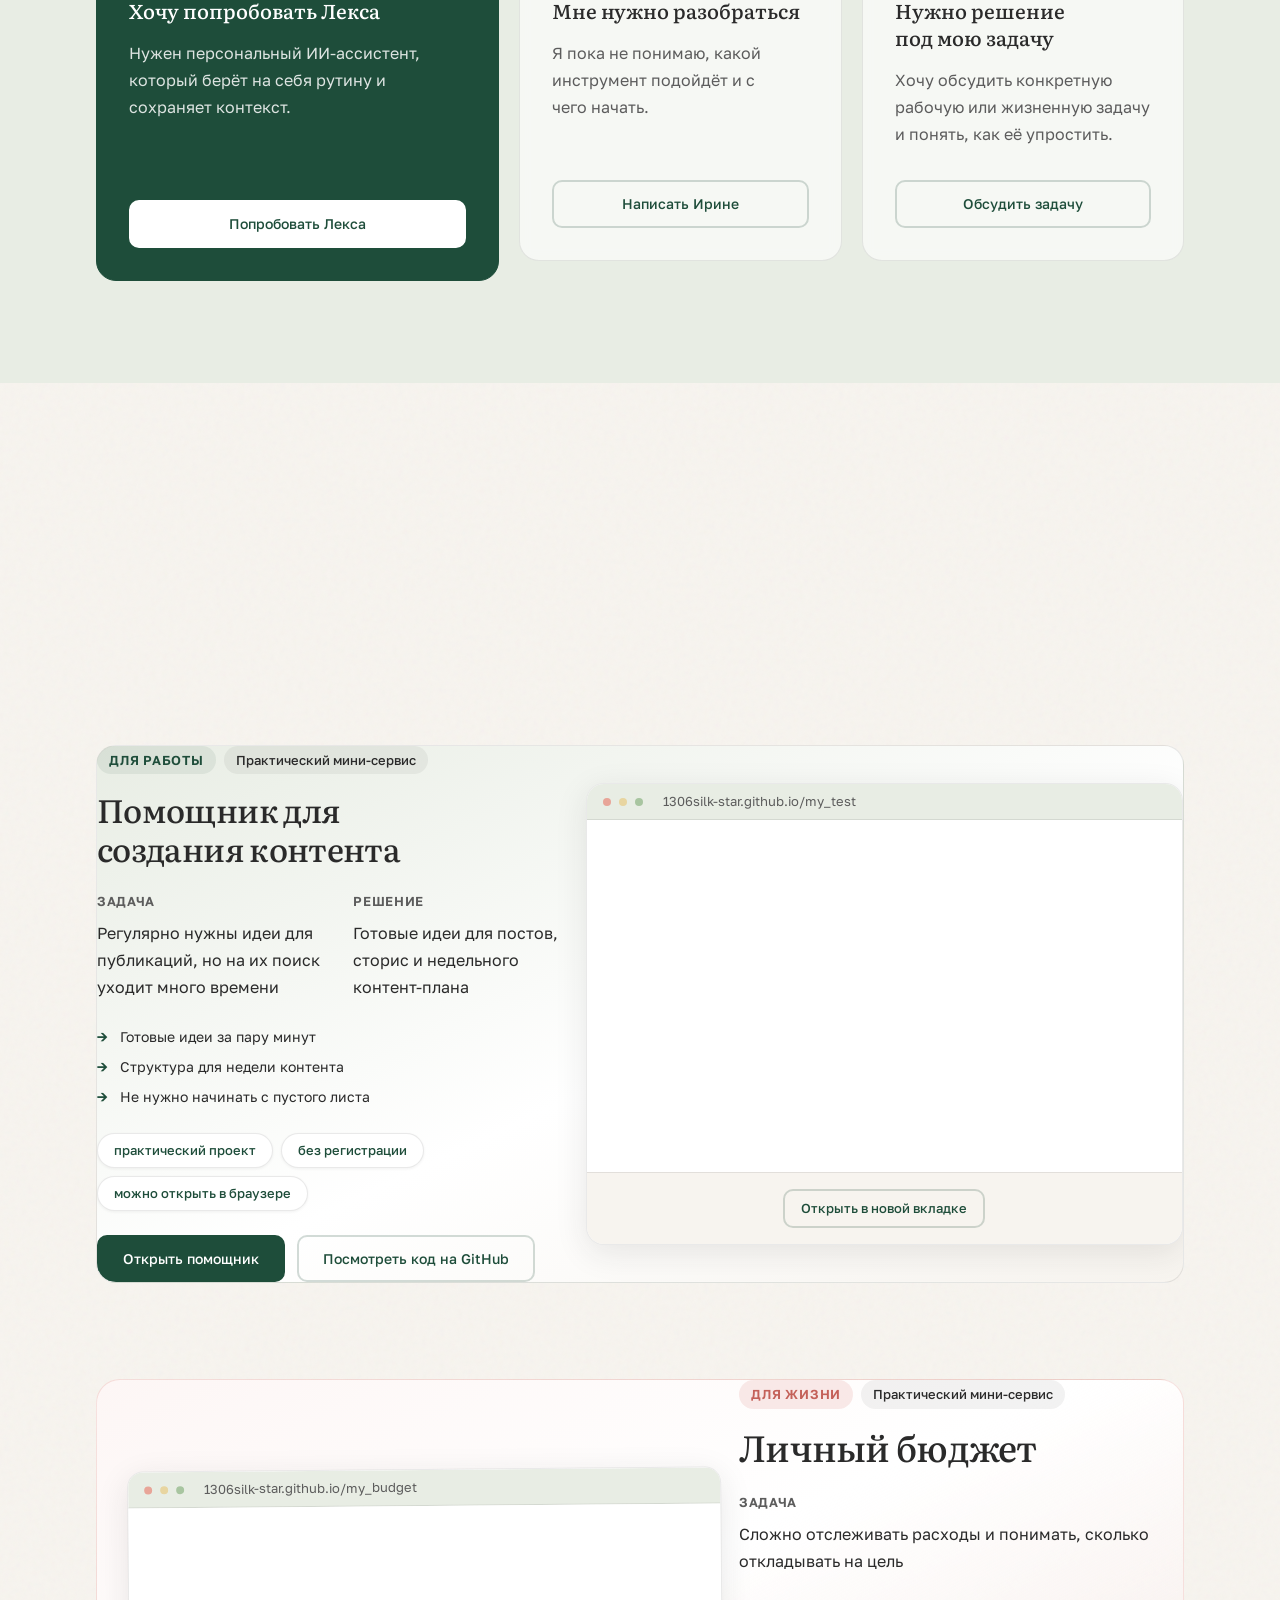
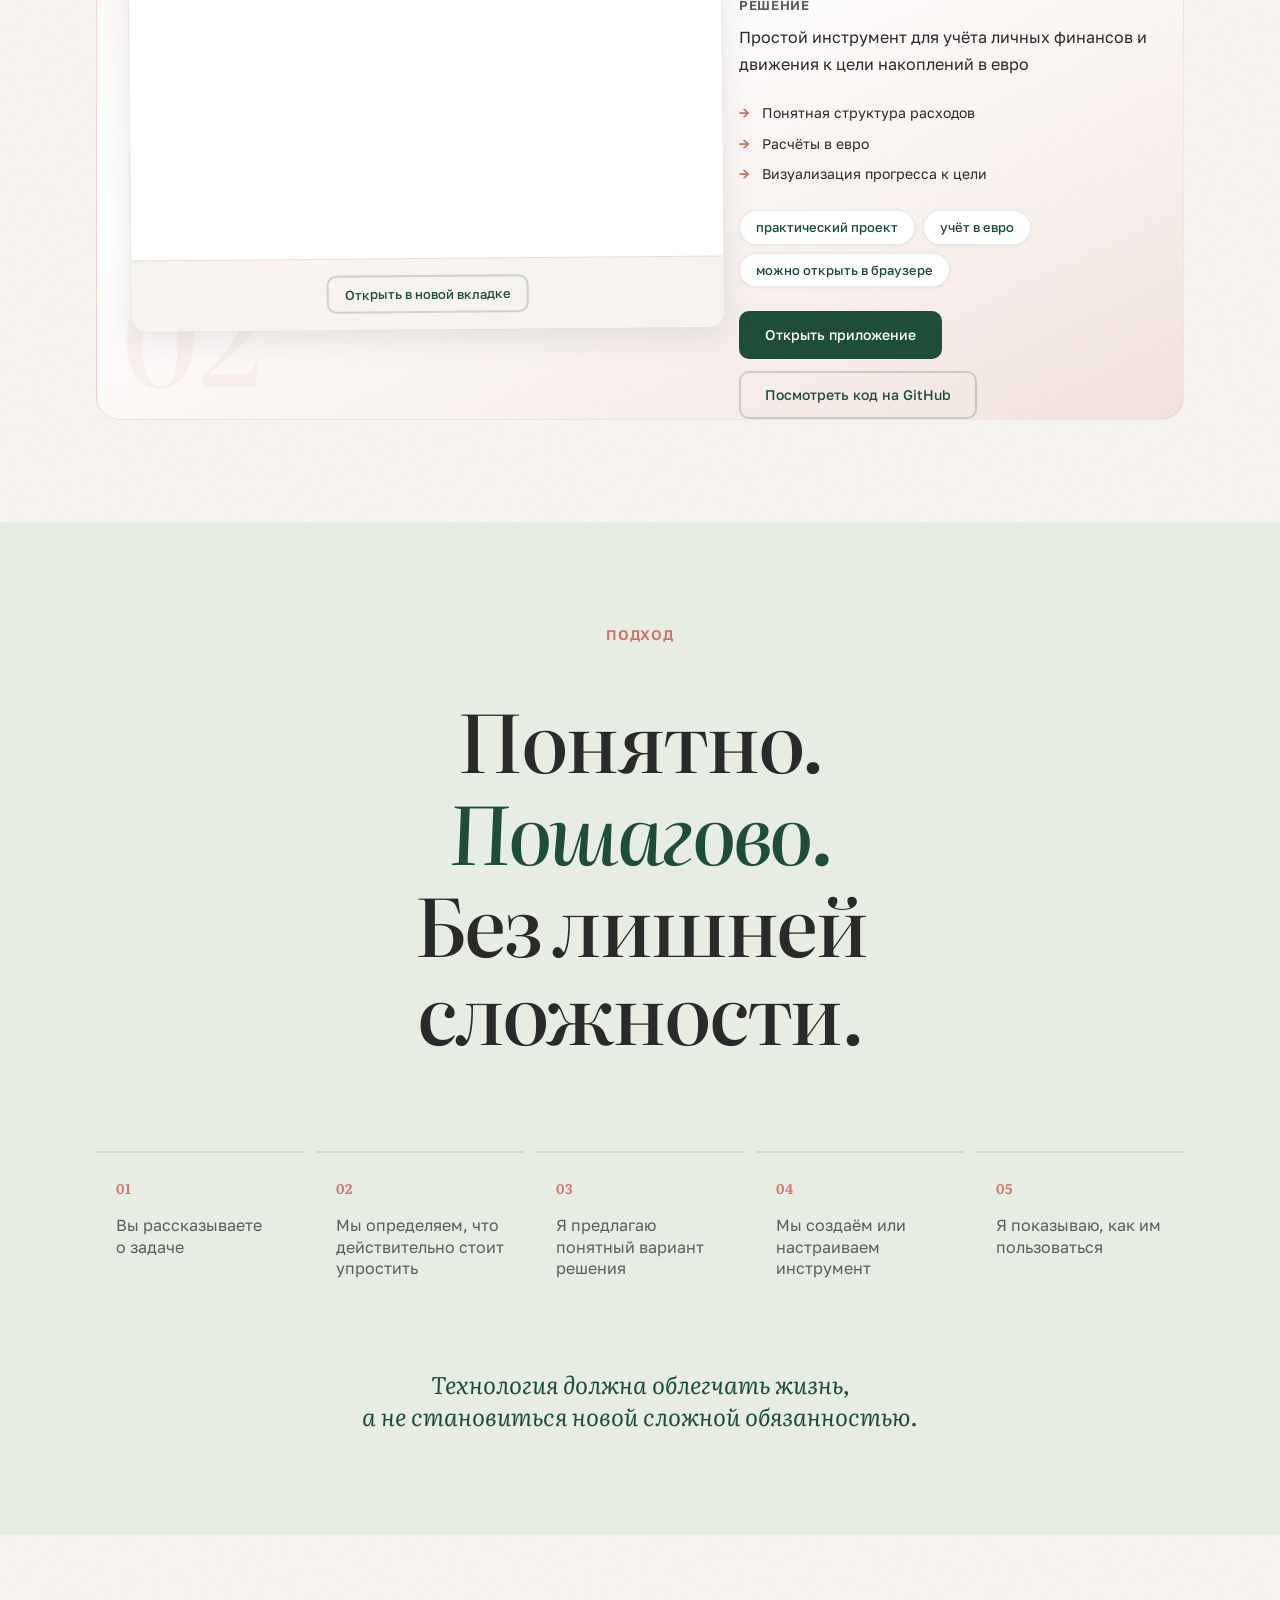
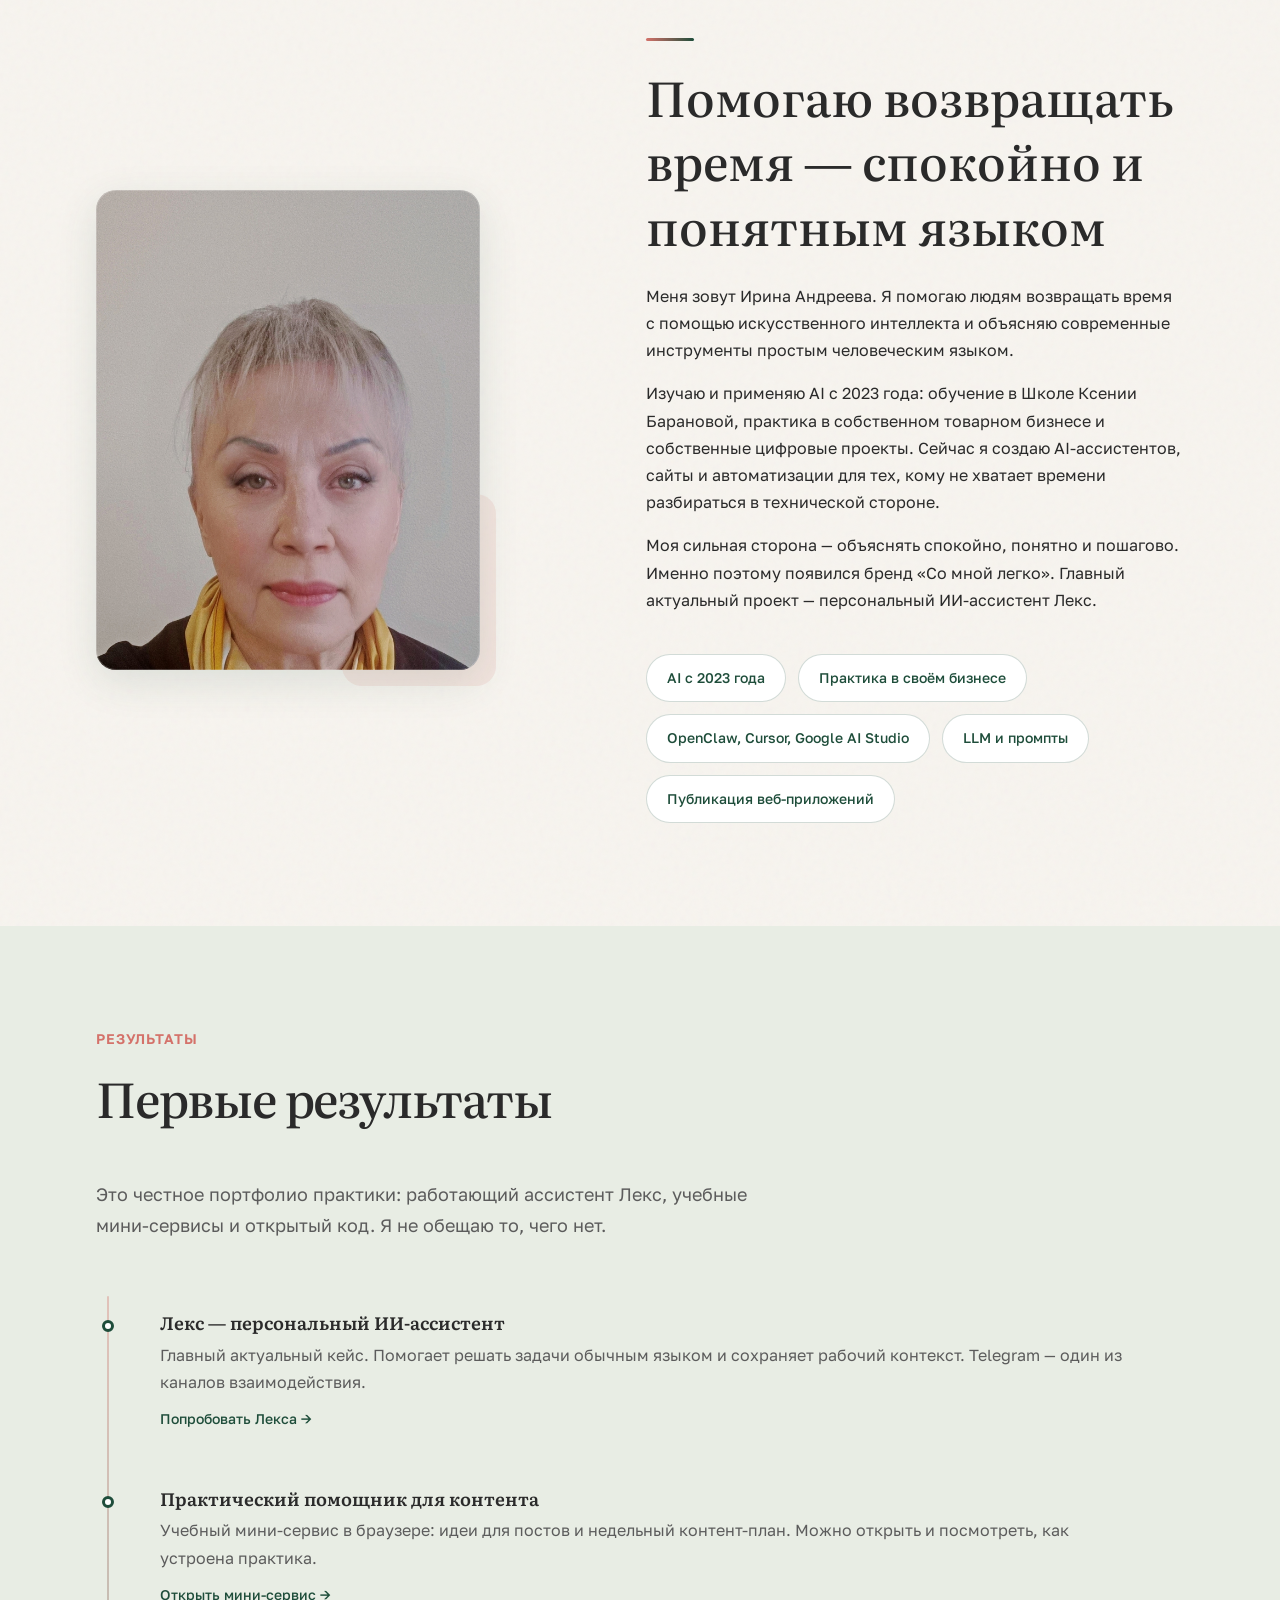
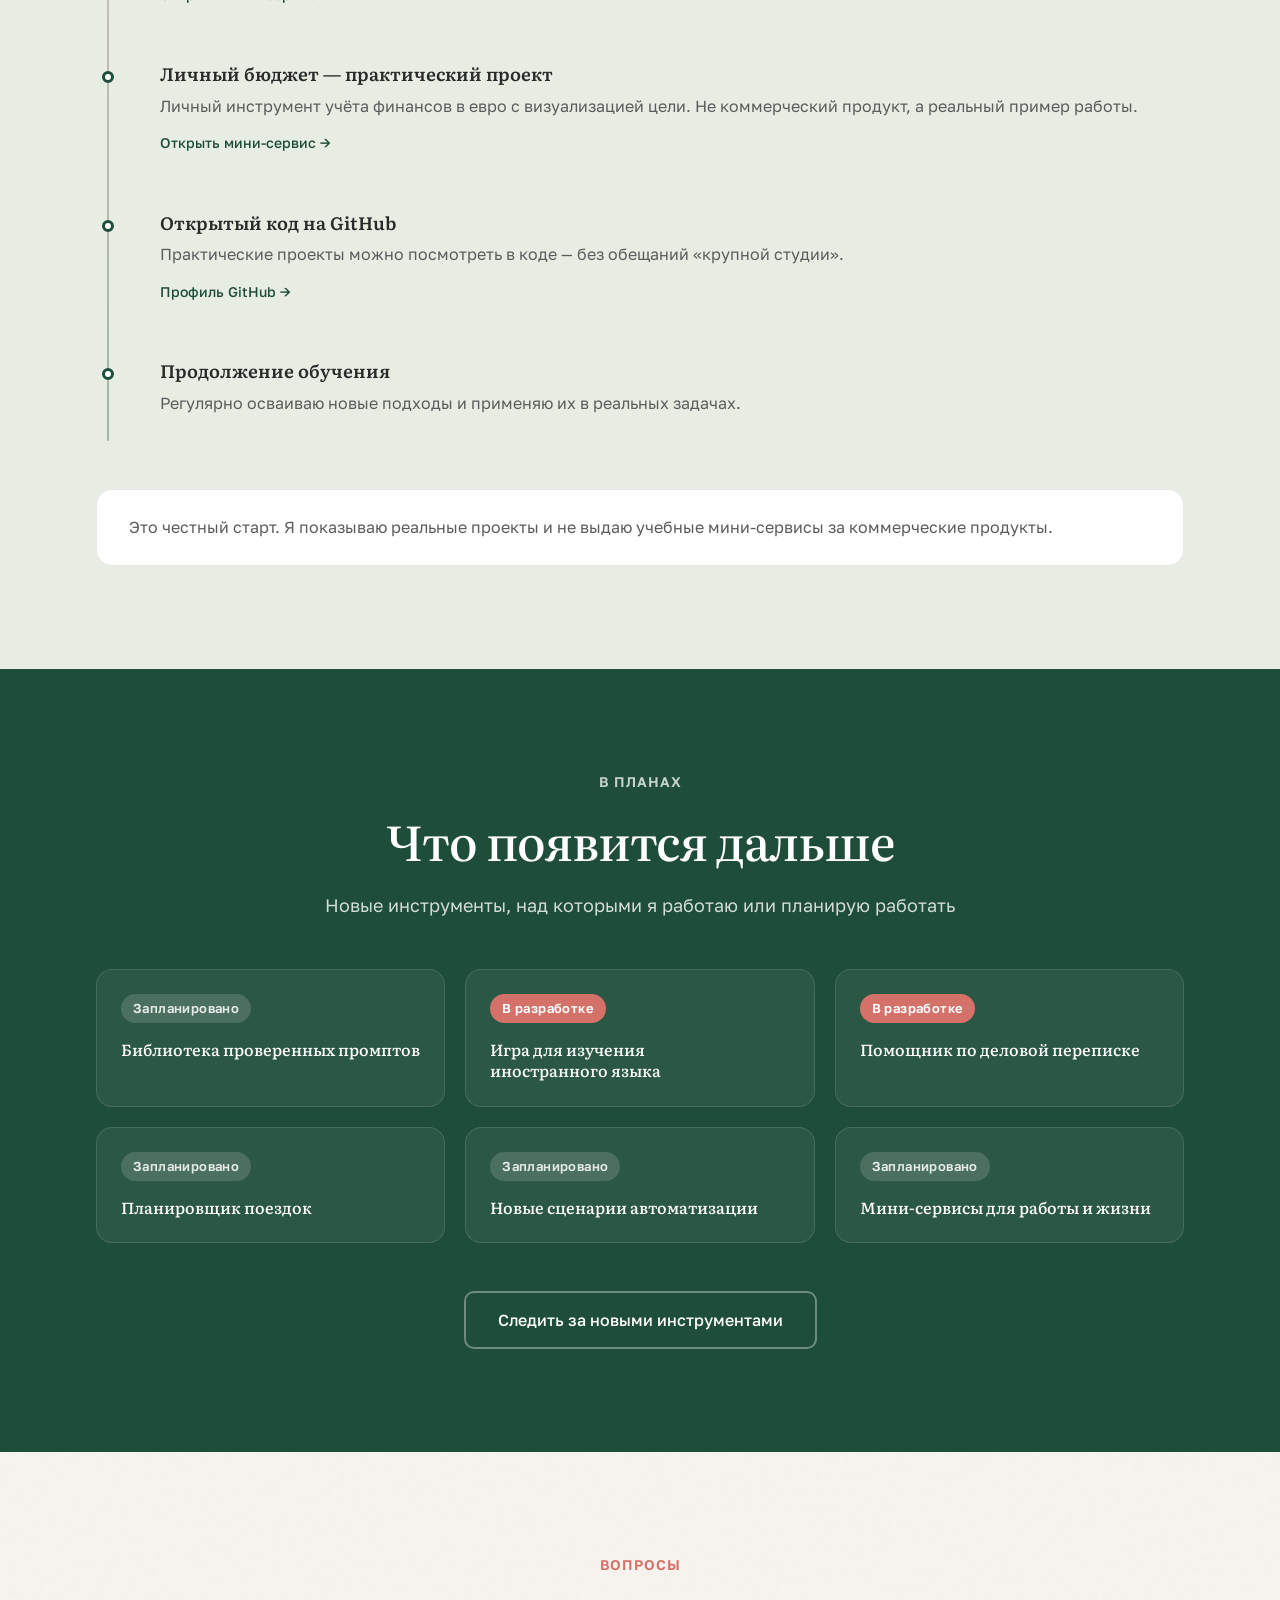
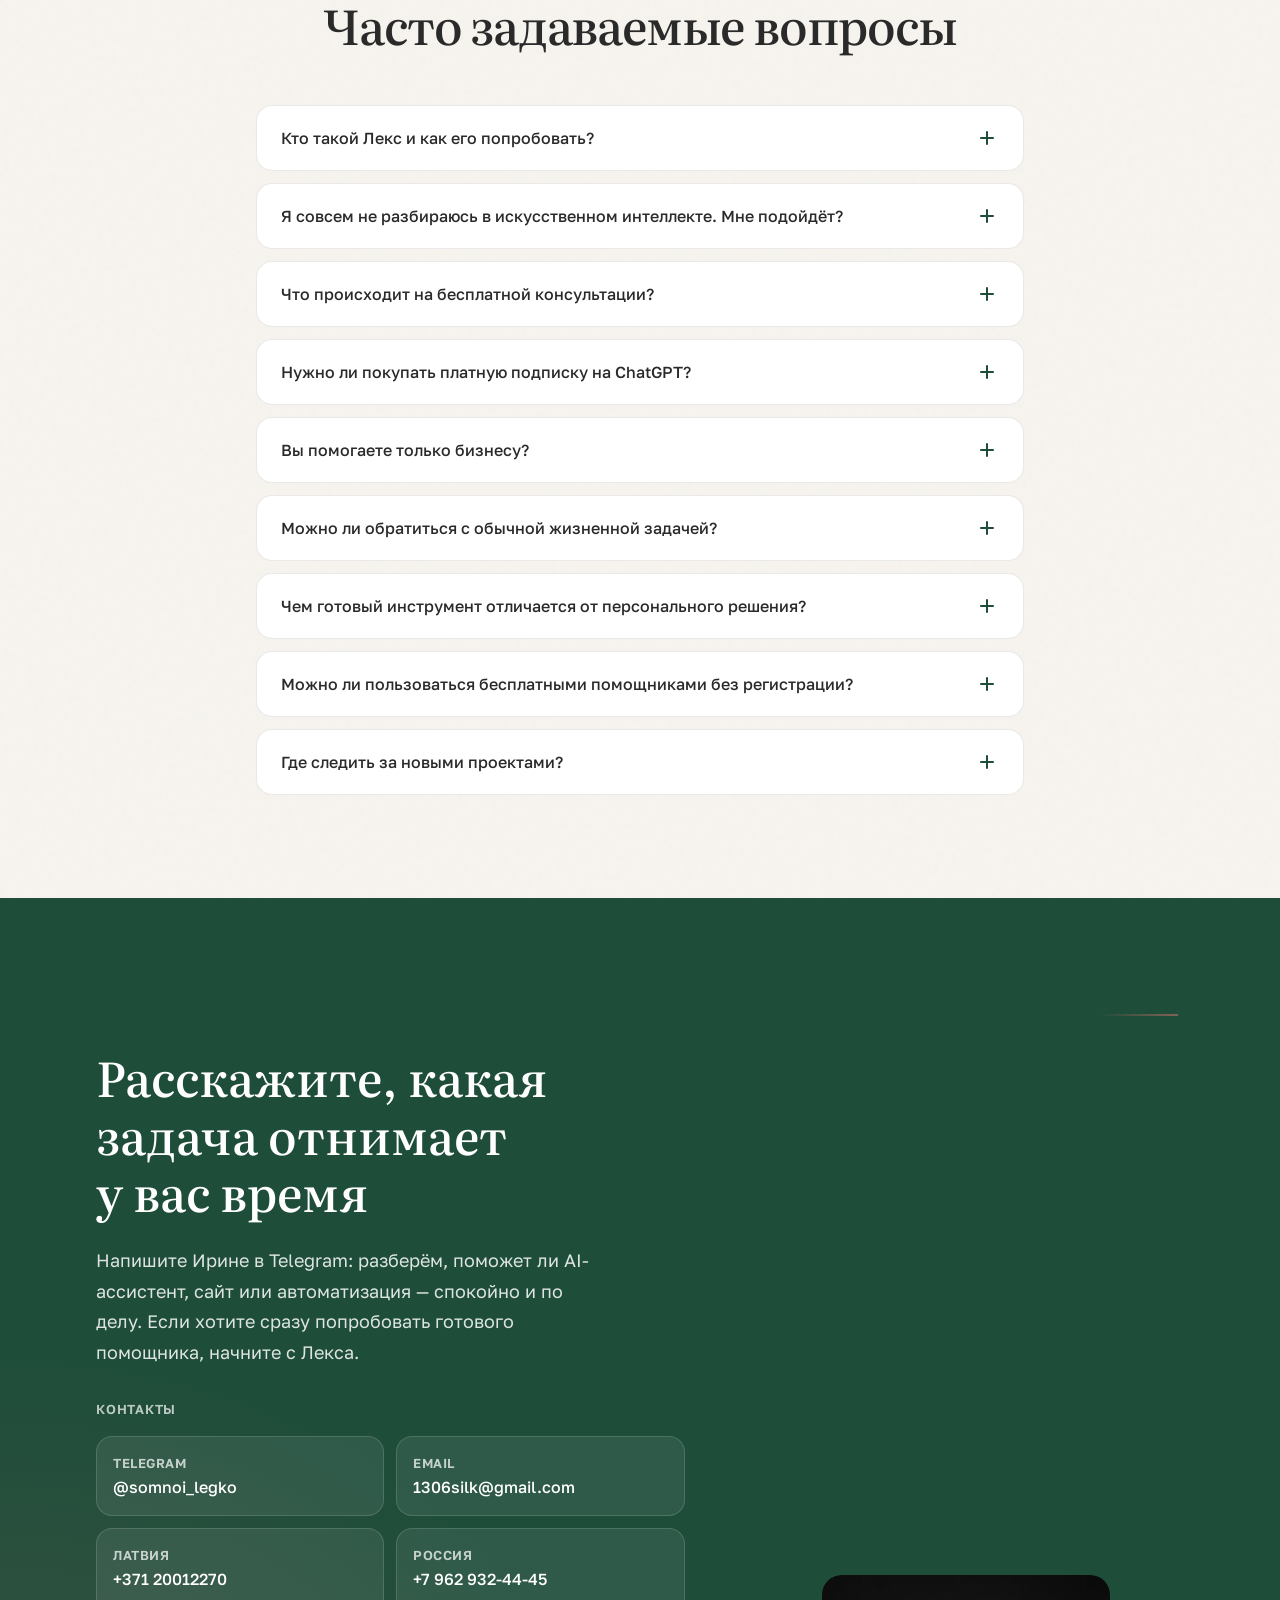
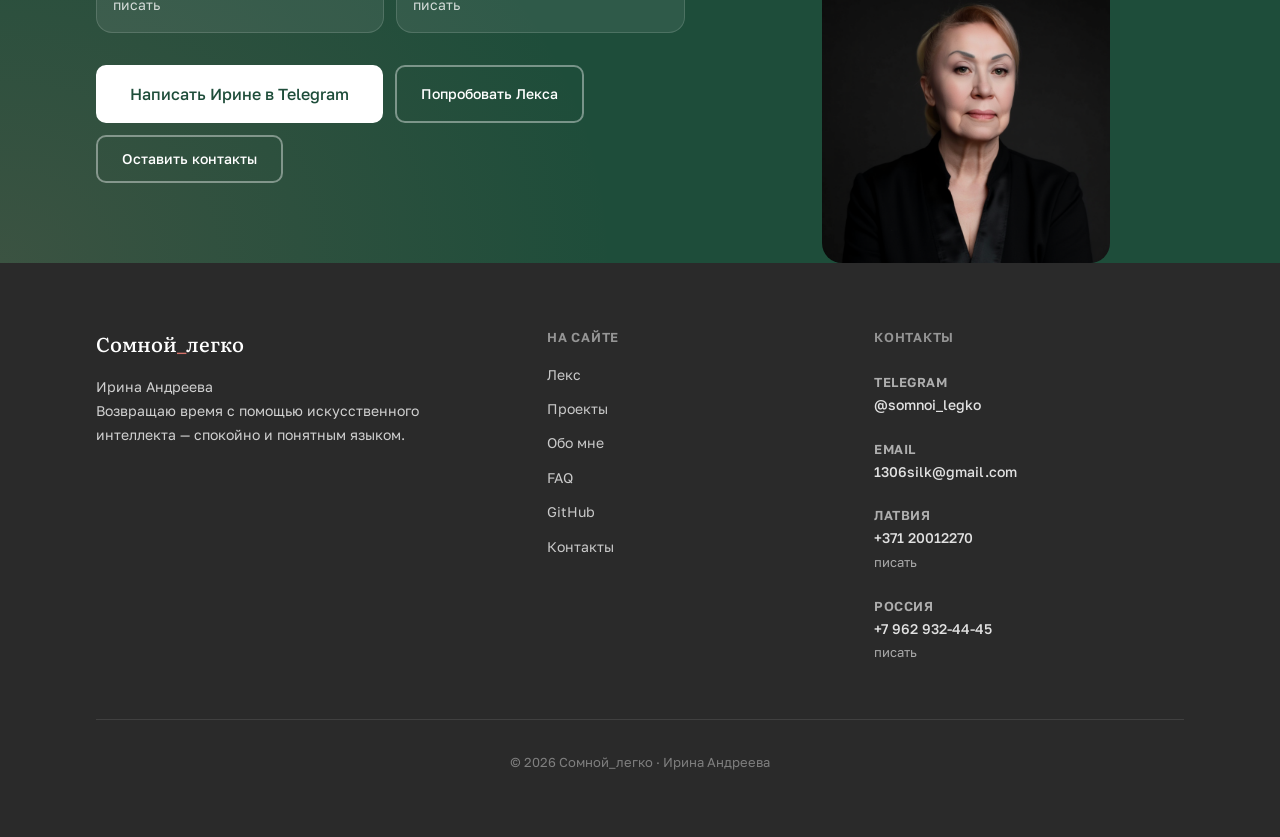
==== commit 94e3cbaf: "Опубликовать финальную визитку с Лексом и рабочими контактами. Co-authored-by: Cursor <cursoragent@c" ====
--- a/index.html
+++ b/index.html
@@ -4,32 +4,72 @@
     <meta charset="UTF-8" />
     <meta name="viewport" content="width=device-width, initial-scale=1.0" />
 
-    <title>Сомной_легко — Ирина Андреева · Сайты, AI, автоматизация</title>
+    <title>Со мной легко — Ирина Андреева · AI-ассистенты и время</title>
     <meta
       name="description"
-      content="Помогаю разобраться, какие задачи можно передать AI, подобрать понятные инструменты и научиться ими пользоваться — спокойно, без сложных терминов."
+      content="Ирина Андреева помогает возвращать время с помощью AI: создаёт ассистентов, сайты и автоматизации и объясняет современные инструменты простым языком."
     />
+    <link rel="canonical" href="https://somnoilegko.ru/" />
+    <meta name="author" content="Ирина Андреева" />
+    <meta name="theme-color" content="#1e4d3a" />
+    <meta name="robots" content="index, follow" />
 
     <!-- Open Graph / Telegram / соцсети -->
     <meta property="og:type" content="website" />
     <meta property="og:locale" content="ru_RU" />
-    <meta property="og:title" content="Сомной_легко — Ирина Андреева · Сайты, AI, автоматизация" />
+    <meta property="og:url" content="https://somnoilegko.ru/" />
+    <meta property="og:title" content="Со мной легко — Ирина Андреева · AI-ассистенты и время" />
     <meta
       property="og:description"
-      content="Освободите время от рутинных задач с помощью искусственного интеллекта. Спокойно, понятно и пошагово."
+      content="Возвращаю ваше время с помощью искусственного интеллекта. AI-ассистенты, сайты и автоматизации — понятным человеческим языком."
     />
-    <meta property="og:image" content="assets/images/about/about.jpg" />
+    <meta property="og:image" content="https://somnoilegko.ru/assets/images/about/about.jpg" />
     <meta property="og:image:width" content="1200" />
     <meta property="og:image:height" content="630" />
-    <meta property="og:site_name" content="Сомной_легко" />
+    <meta property="og:site_name" content="Со мной легко" />
 
     <meta name="twitter:card" content="summary_large_image" />
-    <meta name="twitter:title" content="Сомной_легко — Ирина Андреева · Сайты, AI, автоматизация" />
+    <meta name="twitter:title" content="Со мной легко — Ирина Андреева · AI-ассистенты и время" />
     <meta
       name="twitter:description"
-      content="Помогаю использовать AI в работе и жизни — спокойно, без сложных терминов."
+      content="Ирина Андреева создаёт AI-ассистентов, сайты и автоматизации, которые помогают вернуть время."
     />
-    <meta name="twitter:image" content="assets/images/about/about.jpg" />
+    <meta name="twitter:image" content="https://somnoilegko.ru/assets/images/about/about.jpg" />
+
+    <script type="application/ld+json" id="site-jsonld">
+      {
+        "@context": "https://schema.org",
+        "@graph": [
+          {
+            "@type": "Person",
+            "@id": "https://somnoilegko.ru/#irina",
+            "name": "Ирина Андреева",
+            "url": "https://somnoilegko.ru/",
+            "jobTitle": "Специалист по AI-ассистентам и автоматизации",
+            "knowsAbout": [
+              "AI-ассистенты",
+              "искусственный интеллект",
+              "автоматизация",
+              "OpenClaw",
+              "LLM",
+              "Cursor"
+            ],
+            "sameAs": [
+              "https://t.me/somnoi_legko",
+              "https://github.com/1306silk-star",
+              "https://t.me/irinaai13_bot"
+            ]
+          },
+          {
+            "@type": "WebSite",
+            "name": "Со мной легко",
+            "url": "https://somnoilegko.ru/",
+            "inLanguage": "ru",
+            "description": "Ирина Андреева помогает возвращать время с помощью искусственного интеллекта."
+          }
+        ]
+      }
+    </script>
 
     <!-- Будущая английская версия: <link rel="alternate" hreflang="en" href="/en/" /> -->
 
@@ -54,6 +94,7 @@
     <link rel="stylesheet" href="css/components/motif.css" />
     <link rel="stylesheet" href="css/components/header.css" />
     <link rel="stylesheet" href="css/components/hero.css" />
+    <link rel="stylesheet" href="css/components/lex.css" />
     <link rel="stylesheet" href="css/components/tasks.css" />
     <link rel="stylesheet" href="css/components/routes.css" />
     <link rel="stylesheet" href="css/components/projects.css" />
@@ -84,8 +125,8 @@
           data-cms-list="nav"
           data-cms-link-class="site-nav__link"
         >
+          <a class="site-nav__link" href="#lex" data-nav-link>Лекс</a>
           <a class="site-nav__link" href="#tasks" data-nav-link>Задачи</a>
-          <a class="site-nav__link" href="#tools" data-nav-link>Инструменты</a>
           <a class="site-nav__link" href="#projects" data-nav-link>Проекты</a>
           <a class="site-nav__link" href="#about" data-nav-link>Обо мне</a>
           <a class="site-nav__link" href="#faq" data-nav-link>FAQ</a>
@@ -102,7 +143,7 @@
             data-cms="header.ctaLabel"
             data-cms-attr="href:header.ctaHref"
           >
-            Записаться на бесплатную консультацию
+            Написать Ирине
           </a>
         </div>
 
@@ -133,8 +174,8 @@
         data-cms-list="nav"
         data-cms-link-class="mobile-menu__link"
       >
+        <a class="mobile-menu__link" href="#lex" data-nav-link>Лекс</a>
         <a class="mobile-menu__link" href="#tasks" data-nav-link>Задачи</a>
-        <a class="mobile-menu__link" href="#tools" data-nav-link>Инструменты</a>
         <a class="mobile-menu__link" href="#projects" data-nav-link>Проекты</a>
         <a class="mobile-menu__link" href="#about" data-nav-link>Обо мне</a>
         <a class="mobile-menu__link" href="#faq" data-nav-link>FAQ</a>
@@ -148,7 +189,7 @@
         data-cms="header.ctaLabel"
         data-cms-attr="href:header.ctaHref"
       >
-        Записаться на бесплатную консультацию
+        Написать Ирине
       </a>
     </nav>
 
@@ -163,33 +204,40 @@
           <div class="hero__grid">
             <div class="hero__content">
               <p class="eyebrow hero__eyebrow">
-                <span class="hero__eyebrow-name" data-cms="hero.eyebrow">Ирина Андреева</span>
+                <span class="hero__eyebrow-name" data-cms="hero.eyebrow">Ирина Андреева · возвращаю время с помощью AI</span>
               </p>
 
               <h1 class="hero__title" id="hero-title">
                 <span class="hero__title-line">
-                  <span class="hero__word"><span class="hero__word-text">Со</span></span>
-                  <span class="hero__word"><span class="hero__word-text">мной</span></span><span class="hero__title-dash" aria-hidden="true">&nbsp;—</span>
+                  <span class="hero__word"><span class="hero__word-text">Возвращаю</span></span>
+                  <span class="hero__word"><span class="hero__word-text">ваше</span></span>
+                  <span class="hero__word hero__word--accent"><span class="hero__word-text">время</span></span>
                 </span>
                 <span class="hero__title-line">
-                  <span class="hero__word hero__word--accent"><span class="hero__word-text">легко</span></span>
-                  <span class="hero__word"><span class="hero__word-text">и</span></span>
-                  <span class="hero__word hero__word--accent"><span class="hero__word-text">понятно.</span></span>
+                  <span class="hero__word"><span class="hero__word-text">с</span></span>
+                  <span class="hero__word"><span class="hero__word-text">помощью</span></span>
+                  <span class="hero__word"><span class="hero__word-text">искусственного</span></span>
+                  <span class="hero__word"><span class="hero__word-text">интеллекта</span></span>
                 </span>
               </h1>
 
-              <p class="hero__tagline" data-cms="hero.tagline">Сайты. AI. Автоматизация.</p>
+              <p class="hero__promise" data-cms="hero.promise">Со мной — легко и понятно</p>
+
+              <p class="hero__lead" data-cms="hero.lead">
+                Создаю AI-ассистентов, сайты и автоматизации, которые берут на себя рутину, помогают быстрее решать рабочие задачи и делают современные технологии понятными.
+              </p>
 
               <div class="hero__actions">
                 <a
                   class="btn btn--hero btn--hero-primary"
                   data-magnetic
-                  href="#projects"
-                  data-nav-link
+                  href="https://t.me/irinaai13_bot"
+                  target="_blank"
+                  rel="noopener noreferrer"
                   data-cms="hero.primaryLabel"
                   data-cms-attr="href:hero.primaryHref"
                 >
-                  Посмотреть проекты
+                  Попробовать Лекса
                 </a>
                 <a
                   class="btn btn--hero btn--hero-secondary"
@@ -200,7 +248,7 @@
                   data-cms="hero.secondaryLabel"
                   data-cms-attr="href:hero.secondaryHref"
                 >
-                  Обсудить задачу
+                  Написать Ирине
                 </a>
               </div>
             </div>
@@ -211,7 +259,7 @@
                 <img
                   class="hero__photo"
                   src="assets/images/about/about.jpg"
-                  alt="Ирина Андреева с букетом тюльпанов — специалист по применению AI в работе и жизни"
+                  alt="Ирина Андреева с букетом тюльпанов — помогает возвращать время с помощью искусственного интеллекта"
                   width="900"
                   height="1125"
                   fetchpriority="high"
@@ -227,47 +275,102 @@
         </div>
       </section>
 
-      <!-- ЧТО Я ДЕЛАЮ -->
+      <!-- ЧЕМ Я ПОМОГАЮ -->
       <section class="section what-i-do" id="what-i-do" aria-labelledby="what-i-do-title">
         <div class="container">
           <header class="section-header reveal">
-            <p class="section-header__label" data-cms="whatIDo.label">Направления</p>
+            <p class="section-header__label" data-cms="whatIDo.label">Чем помогаю</p>
             <h2 class="section-header__title" id="what-i-do-title" data-cms="whatIDo.title">Что я делаю</h2>
           </header>
 
           <div class="what-i-do__grid reveal-stagger" data-cms-list="whatIDo">
             <article class="what-i-do__item what-i-do__item--featured">
               <span class="what-i-do__label">01</span>
-              <h3 class="what-i-do__name">Лендинги</h3>
+              <h3 class="what-i-do__name">AI-ассистенты и AI-агенты</h3>
+              <p class="what-i-do__text">Персональные помощники, которые берут на себя рутину и сохраняют рабочий контекст.</p>
             </article>
             <article class="what-i-do__item">
               <span class="what-i-do__label">02</span>
-              <h3 class="what-i-do__name">Портфолио</h3>
-            </article>
-            <article class="what-i-do__item what-i-do__item--wide">
+              <h3 class="what-i-do__name">Сайты и веб-приложения</h3>
+              <p class="what-i-do__text">Создаю и публикую понятные веб-страницы и мини-сервисы.</p>
+            </article>
+            <article class="what-i-do__item what-i-do__item--accent">
               <span class="what-i-do__label">03</span>
-              <h3 class="what-i-do__name">Промостраницы</h3>
-            </article>
-            <article class="what-i-do__item what-i-do__item--accent">
+              <h3 class="what-i-do__name">Автоматизация</h3>
+              <p class="what-i-do__text">Убираю повторяющиеся шаги из рабочих и повседневных задач.</p>
+            </article>
+            <article class="what-i-do__item what-i-do__item--featured what-i-do__item--dark">
               <span class="what-i-do__label">04</span>
-              <h3 class="what-i-do__name">AI-first сайты</h3>
-            </article>
-            <article class="what-i-do__item">
-              <span class="what-i-do__label">05</span>
-              <h3 class="what-i-do__name">Digital-концепты</h3>
-            </article>
-            <article class="what-i-do__item">
-              <span class="what-i-do__label">06</span>
-              <h3 class="what-i-do__name">Интерфейсы</h3>
-            </article>
-            <article class="what-i-do__item what-i-do__item--wide">
-              <span class="what-i-do__label">07</span>
-              <h3 class="what-i-do__name">Спецпроекты</h3>
-            </article>
-            <article class="what-i-do__item what-i-do__item--featured what-i-do__item--dark">
-              <span class="what-i-do__label">08</span>
-              <h3 class="what-i-do__name">AI-продукты</h3>
-            </article>
+              <h3 class="what-i-do__name">Понятные объяснения AI</h3>
+              <p class="what-i-do__text">Перевожу современные инструменты на простой человеческий язык.</p>
+            </article>
+          </div>
+
+          <div class="skills reveal">
+            <p class="skills__label" data-cms="skills.label">Чем владею на практике</p>
+            <ul class="skills__list" data-cms-list="skills">
+              <li class="skills__item">AI-ассистенты и AI-агенты</li>
+              <li class="skills__item">OpenClaw</li>
+              <li class="skills__item">Работа с LLM и промптами</li>
+              <li class="skills__item">Автоматизация</li>
+              <li class="skills__item">Cursor</li>
+              <li class="skills__item">Google AI Studio</li>
+              <li class="skills__item">Создание и публикация веб-приложений</li>
+            </ul>
+          </div>
+        </div>
+      </section>
+
+      <!-- ЛЕКС -->
+      <section class="section lex" id="lex" aria-labelledby="lex-title">
+        <div class="container">
+          <div class="lex__panel reveal">
+            <header class="lex__header">
+              <p class="lex__label" data-cms="lex.label">Главный актуальный кейс</p>
+              <h2 class="lex__title" id="lex-title" data-cms="lex.title">Лекс — персональный ИИ-ассистент</h2>
+            </header>
+            <p class="lex__lead" data-cms="lex.lead">
+              Лекс — персональный ИИ-ассистент для тех, кому не хватает времени. Он сохраняет рабочий контекст, помогает решать повседневные и рабочие задачи и самостоятельно подключает подходящие инструменты. Человеку не нужно разбираться в технической стороне — достаточно обычными словами сказать Лексу, что нужно сделать.
+            </p>
+            <div class="lex__facts" data-cms-list="lexFacts">
+              <article class="lex__fact">
+                <h3 class="lex__fact-title">Для кого</h3>
+                <p class="lex__fact-text">Для людей с рутиной, высокой нагрузкой и нехваткой времени.</p>
+              </article>
+              <article class="lex__fact">
+                <h3 class="lex__fact-title">Что решает</h3>
+                <p class="lex__fact-text">Уменьшает ручную работу, помогает быстрее получать результат и сохраняет рабочий контекст.</p>
+              </article>
+              <article class="lex__fact">
+                <h3 class="lex__fact-title">Как работает</h3>
+                <p class="lex__fact-text">Пользователь формулирует задачу обычным языком, Лекс использует контекст и доступные ему инструменты.</p>
+              </article>
+            </div>
+            <p class="lex__note" data-cms="lex.note">
+              С Лексом можно говорить в Telegram — это один из доступных каналов, а не единственный способ взаимодействия.
+            </p>
+            <div class="lex__actions">
+              <a
+                class="btn btn--hero btn--hero-primary"
+                data-magnetic
+                href="https://t.me/irinaai13_bot"
+                target="_blank"
+                rel="noopener noreferrer"
+                data-cms="lex.primaryLabel"
+                data-cms-attr="href:lex.primaryHref"
+              >
+                Попробовать Лекса
+              </a>
+              <a
+                class="btn btn--hero btn--hero-secondary"
+                href="#contacts"
+                data-nav-link
+                data-cms="lex.secondaryLabel"
+                data-cms-attr="href:lex.secondaryHref"
+              >
+                Обсудить задачу с Ириной
+              </a>
+            </div>
           </div>
         </div>
       </section>
@@ -412,28 +515,30 @@
           <div class="routes__grid reveal-stagger" data-cms-list="routes">
             <article class="route-card route-card--featured" data-spotlight data-tilt>
               <span class="route-card__number">01</span>
-              <h3 class="route-card__title">Мне нужно разобраться</h3>
-              <p class="route-card__text">Я пока не понимаю, какой инструмент подойдёт.</p>
+              <h3 class="route-card__title">Хочу попробовать Лекса</h3>
+              <p class="route-card__text">Нужен персональный ИИ-ассистент, который берёт на себя рутину и сохраняет контекст.</p>
               <div class="route-card__action">
-                <a class="btn btn--primary" href="https://t.me/somnoi_legko" target="_blank" rel="noopener noreferrer">
-                  Записаться на бесплатную консультацию
+                <a class="btn btn--primary" href="https://t.me/irinaai13_bot" target="_blank" rel="noopener noreferrer">
+                  Попробовать Лекса
                 </a>
               </div>
             </article>
 
             <article class="route-card" data-spotlight data-tilt>
               <span class="route-card__number">02</span>
-              <h3 class="route-card__title">Мне нужен готовый инструмент</h3>
-              <p class="route-card__text">Хочу использовать уже созданного помощника или мини-сервис.</p>
+              <h3 class="route-card__title">Мне нужно разобраться</h3>
+              <p class="route-card__text">Я пока не понимаю, какой инструмент подойдёт и с чего начать.</p>
               <div class="route-card__action">
-                <a class="btn btn--secondary" href="#tools" data-nav-link>Посмотреть инструменты</a>
+                <a class="btn btn--secondary" href="https://t.me/somnoi_legko" target="_blank" rel="noopener noreferrer">
+                  Написать Ирине
+                </a>
               </div>
             </article>
 
             <article class="route-card" data-spotlight data-tilt>
               <span class="route-card__number">03</span>
-              <h3 class="route-card__title">Мне нужно решение под мою задачу</h3>
-              <p class="route-card__text">Мне нужен персональный инструмент или понятный способ решения конкретной задачи.</p>
+              <h3 class="route-card__title">Нужно решение под мою задачу</h3>
+              <p class="route-card__text">Хочу обсудить конкретную рабочую или жизненную задачу и понять, как её упростить.</p>
               <div class="route-card__action">
                 <a class="btn btn--secondary" href="https://t.me/somnoi_legko" target="_blank" rel="noopener noreferrer">
                   Обсудить задачу
@@ -445,20 +550,21 @@
       </section>
 
       <!-- УЖЕ СОЗДАНО -->
-      <section class="section projects" id="tools" aria-labelledby="tools-title">
+      <section class="section projects" id="projects" aria-labelledby="projects-title">
         <div class="container">
           <header class="section-header reveal-clip">
-            <p class="section-header__label" data-cms="projects.label">Инструменты</p>
-            <h2 class="section-header__title" id="tools-title" data-cms="projects.title">Инструменты для работы и жизни</h2>
+            <p class="section-header__label" data-cms="projects.label">Практические проекты</p>
+            <h2 class="section-header__title" id="projects-title" data-cms="projects.title">Другие примеры работы</h2>
             <p class="section-header__subtitle" data-cms="projects.subtitle">
-              Начинаю с небольших понятных решений, которые можно открыть и использовать прямо в браузере.
+              Главный актуальный кейс — Лекс. Ниже учебные и личные мини-сервисы, которые можно открыть в браузере. Это реальные примеры практики, а не коммерческие продукты.
             </p>
           </header>
 
-          <div class="projects__list" id="projects" data-cms-list="projects">
+          <div class="projects__list" data-cms-list="projects">
             <article class="project-case project-case--work reveal reveal--scale" data-spotlight data-tilt>
               <div class="project-case__content">
                 <span class="project-case__category">Для работы</span>
+                <span class="project-case__status">Практический мини-сервис</span>
                 <h3 class="project-case__title">Помощник для создания контента</h3>
 
                 <div class="project-case__meta">
@@ -477,9 +583,9 @@
                   <li class="project-case__benefit">Не нужно начинать с пустого листа</li>
                 </ul>
                 <div class="project-case__features">
-                  <span class="tag">бесплатно</span>
+                  <span class="tag">практический проект</span>
                   <span class="tag">без регистрации</span>
-                  <span class="tag">работает в браузере</span>
+                  <span class="tag">можно открыть в браузере</span>
                 </div>
                 <div class="project-case__actions">
                   <a class="btn btn--primary btn--shine" href="https://1306silk-star.github.io/my_test/" target="_blank" rel="noopener noreferrer">Открыть помощник</a>
@@ -511,6 +617,7 @@
             <article class="project-case project-case--life project-case--reverse reveal reveal--scale" data-spotlight data-tilt>
               <div class="project-case__content">
                 <span class="project-case__category">Для жизни</span>
+                <span class="project-case__status">Практический мини-сервис</span>
                 <h3 class="project-case__title">Личный бюджет</h3>
 
                 <div class="project-case__meta">
@@ -529,9 +636,9 @@
                   <li class="project-case__benefit">Визуализация прогресса к цели</li>
                 </ul>
                 <div class="project-case__features">
-                  <span class="tag">понятная структура</span>
-                  <span class="tag">расчёты в евро</span>
-                  <span class="tag">визуализация цели</span>
+                  <span class="tag">практический проект</span>
+                  <span class="tag">учёт в евро</span>
+                  <span class="tag">можно открыть в браузере</span>
                 </div>
                 <div class="project-case__actions">
                   <a class="btn btn--primary btn--shine" href="https://1306silk-star.github.io/my_budget/" target="_blank" rel="noopener noreferrer">Открыть приложение</a>
@@ -572,9 +679,9 @@
           </header>
 
           <div class="approach__manifesto reveal" aria-hidden="false" data-cms-list="manifesto">
-            <p class="approach__line reveal">Быстро.</p>
-            <p class="approach__line approach__line--accent reveal reveal--delay-1">Красиво.</p>
-            <p class="approach__line reveal reveal--delay-2">Точно.</p>
+            <p class="approach__line reveal">Понятно.</p>
+            <p class="approach__line approach__line--accent reveal reveal--delay-1">Пошагово.</p>
+            <p class="approach__line reveal reveal--delay-2">Без лишней сложности.</p>
           </div>
 
           <div class="approach__steps" data-cms-list="approachSteps">
@@ -618,7 +725,7 @@
                 <img
                   class="about__photo"
                   src="assets/images/contacts/contacts.jpg"
-                  alt="Ирина Андреева"
+                  alt="Ирина Андреева — основательница бренда «Со мной легко»"
                   width="800"
                   height="800"
                   loading="lazy"
@@ -630,23 +737,23 @@
             <div class="about__content reveal reveal--delay-1" data-cms-list="aboutText">
               <div class="section-divider"></div>
               <h2 class="about__title" id="about-title" data-cms="about.title">
-                Я сама прошла путь от «ничего не понимаю» до&nbsp;собственных цифровых проектов
+                Помогаю возвращать время — спокойно и понятным языком
               </h2>
               <p class="about__text">
-                Меня зовут Ирина Андреева. Я изучаю искусственный интеллект с&nbsp;2023&nbsp;года, проходила обучение в&nbsp;Школе Ксении Барановой и&nbsp;применяла AI в&nbsp;собственном товарном бизнесе.
+                Меня зовут Ирина Андреева. Я помогаю людям возвращать время с помощью искусственного интеллекта и объясняю современные инструменты простым человеческим языком.
               </p>
               <p class="about__text">
-                Сейчас я создаю новое направление&nbsp;— помогаю людям использовать искусственный интеллект в&nbsp;работе и&nbsp;жизни без страха, сложных слов и&nbsp;ощущения, что технологии предназначены только для программистов.
+                Изучаю и применяю AI с&nbsp;2023&nbsp;года: обучение в&nbsp;Школе Ксении Барановой, практика в&nbsp;собственном товарном бизнесе и собственные цифровые проекты. Сейчас я создаю AI-ассистентов, сайты и автоматизации для тех, кому не хватает времени разбираться в технической стороне.
               </p>
               <p class="about__text">
-                Моя сильная сторона&nbsp;— объяснять спокойно, понятно и&nbsp;пошагово. Именно поэтому появился бренд «Сомной_легко».
+                Моя сильная сторона&nbsp;— объяснять спокойно, понятно и&nbsp;пошагово. Именно поэтому появился бренд «Со мной легко». Главный актуальный проект&nbsp;— персональный ИИ-ассистент Лекс.
               </p>
               <div class="about__facts" data-cms-list="aboutFacts">
                 <span class="about__fact">AI с 2023 года</span>
-                <span class="about__fact">Опыт собственного бизнеса</span>
-                <span class="about__fact">Обучение и практика</span>
-                <span class="about__fact">Проекты в Cursor и GitHub</span>
-                <span class="about__fact">Работающие мини-сервисы</span>
+                <span class="about__fact">Практика в своём бизнесе</span>
+                <span class="about__fact">OpenClaw, Cursor, Google AI Studio</span>
+                <span class="about__fact">LLM и промпты</span>
+                <span class="about__fact">Публикация веб-приложений</span>
               </div>
             </div>
           </div>
@@ -662,28 +769,29 @@
           </header>
 
           <p class="results__intro reveal" data-cms="cases.intro">
-            Это новое направление, которое развивается на&nbsp;основе практического обучения, предпринимательского опыта и&nbsp;собственных работающих проектов.
+            Это честное портфолио практики: работающий ассистент Лекс, учебные мини-сервисы и открытый код. Я не обещаю то, чего нет.
           </p>
 
           <div class="results__timeline" data-cms-list="cases">
             <article class="result-item reveal">
-              <h3 class="result-item__title">Первый опубликованный помощник для контента</h3>
-              <p class="result-item__text">Работает в браузере, бесплатно и без регистрации — можно попробовать прямо сейчас.</p>
-              <a class="result-item__link" href="https://1306silk-star.github.io/my_test/" target="_blank" rel="noopener noreferrer">Открыть помощник →</a>
+              <h3 class="result-item__title">Лекс — персональный ИИ-ассистент</h3>
+              <p class="result-item__text">Главный актуальный кейс. Помогает решать задачи обычным языком и сохраняет рабочий контекст. Telegram — один из каналов взаимодействия.</p>
+              <a class="result-item__link" href="https://t.me/irinaai13_bot" target="_blank" rel="noopener noreferrer">Попробовать Лекса →</a>
             </article>
             <article class="result-item reveal reveal--delay-1">
-              <h3 class="result-item__title">Личный бюджет — второй AI-проект</h3>
-              <p class="result-item__text">Работающее приложение для учёта финансов в евро с визуализацией цели накоплений.</p>
-              <a class="result-item__link" href="https://1306silk-star.github.io/my_budget/" target="_blank" rel="noopener noreferrer">Открыть приложение →</a>
+              <h3 class="result-item__title">Практический помощник для контента</h3>
+              <p class="result-item__text">Учебный мини-сервис в браузере: идеи для постов и недельный контент-план. Можно открыть и посмотреть, как устроена практика.</p>
+              <a class="result-item__link" href="https://1306silk-star.github.io/my_test/" target="_blank" rel="noopener noreferrer">Открыть мини-сервис →</a>
             </article>
             <article class="result-item reveal reveal--delay-2">
-              <h3 class="result-item__title">Первые созданные AI-проекты на GitHub</h3>
-              <p class="result-item__text">Все проекты с открытым кодом — можно посмотреть, как они устроены.</p>
+              <h3 class="result-item__title">Личный бюджет — практический проект</h3>
+              <p class="result-item__text">Личный инструмент учёта финансов в евро с визуализацией цели. Не коммерческий продукт, а реальный пример работы.</p>
+              <a class="result-item__link" href="https://1306silk-star.github.io/my_budget/" target="_blank" rel="noopener noreferrer">Открыть мини-сервис →</a>
+            </article>
+            <article class="result-item reveal reveal--delay-3">
+              <h3 class="result-item__title">Открытый код на GitHub</h3>
+              <p class="result-item__text">Практические проекты можно посмотреть в коде — без обещаний «крупной студии».</p>
               <a class="result-item__link" href="https://github.com/1306silk-star" target="_blank" rel="noopener noreferrer">Профиль GitHub →</a>
-            </article>
-            <article class="result-item reveal reveal--delay-3">
-              <h3 class="result-item__title">Развитие проектов по версиям</h3>
-              <p class="result-item__text">Каждый инструмент улучшается на основе практики и обратной связи.</p>
             </article>
             <article class="result-item reveal reveal--delay-3">
               <h3 class="result-item__title">Продолжение обучения</h3>
@@ -741,7 +849,7 @@
             </article>
             <article class="roadmap-card reveal reveal--delay-2">
               <span class="roadmap-card__status roadmap-card__status--planned">Запланировано</span>
-              <h3 class="roadmap-card__title">Новые боты</h3>
+              <h3 class="roadmap-card__title">Новые сценарии автоматизации</h3>
             </article>
             <article class="roadmap-card reveal reveal--delay-3">
               <span class="roadmap-card__status roadmap-card__status--planned">Запланировано</span>
@@ -775,6 +883,18 @@
           <div class="faq__list" data-cms-list="faq">
             <article class="faq-item reveal">
               <button class="faq-item__trigger" type="button" aria-expanded="false">
+                <span>Кто такой Лекс и как его попробовать?</span>
+                <span class="faq-item__icon" aria-hidden="true"></span>
+              </button>
+              <div class="faq-item__panel" role="region">
+                <div class="faq-item__panel-inner">
+                  <p class="faq-item__answer">Лекс — персональный ИИ-ассистент для тех, кому не хватает времени. Вы формулируете задачу обычными словами, а он использует контекст и доступные инструменты. Попробовать можно через Telegram — это один из каналов взаимодействия.</p>
+                </div>
+              </div>
+            </article>
+
+            <article class="faq-item reveal">
+              <button class="faq-item__trigger" type="button" aria-expanded="false">
                 <span>Я совсем не разбираюсь в искусственном интеллекте. Мне подойдёт?</span>
                 <span class="faq-item__icon" aria-hidden="true"></span>
               </button>
@@ -852,7 +972,7 @@
               </button>
               <div class="faq-item__panel" role="region">
                 <div class="faq-item__panel-inner">
-                  <p class="faq-item__answer">Да, некоторые из моих инструментов работают прямо в браузере — бесплатно и без регистрации. Посмотрите раздел «Инструменты» на этом сайте.</p>
+                  <p class="faq-item__answer">Да, учебные мини-сервисы открываются в браузере без регистрации. Главный актуальный кейс — Лекс: с ним можно начать диалог через Telegram.</p>
                 </div>
               </div>
             </article>
@@ -864,7 +984,7 @@
               </button>
               <div class="faq-item__panel" role="region">
                 <div class="faq-item__panel-inner">
-                  <p class="faq-item__answer">Подписывайтесь на мой Telegram-канал — там я делюсь новыми инструментами, идеями и обновлениями проектов.</p>
+                  <p class="faq-item__answer">Пишите в Telegram @somnoi_legko — там я отвечаю на вопросы и делюсь обновлениями. Лекса можно попробовать отдельно: это персональный ассистент, а не канал новостей.</p>
                 </div>
               </div>
             </article>
@@ -879,8 +999,37 @@
             <div class="cta__content reveal">
               <h2 class="cta__title" id="cta-title" data-cms="contacts.title">Расскажите, какая задача отнимает у&nbsp;вас время</h2>
               <p class="cta__text" data-cms="contacts.text">
-                На бесплатной консультации мы разберёмся, можно ли облегчить её с&nbsp;помощью AI и&nbsp;с&nbsp;чего лучше начать.
+                Напишите Ирине в Telegram: разберём, поможет ли AI-ассистент, сайт или автоматизация — спокойно и по делу. Если хотите сразу попробовать готового помощника, начните с Лекса.
               </p>
+              <p class="cta__directory-title" data-cms="contacts.directoryTitle">Контакты</p>
+              <ul class="contact-dir contact-dir--on-dark" data-cms-list="contactDirectory" aria-label="Контакты Ирины Андреевой">
+                <li class="contact-dir__entry">
+                  <a class="contact-dir__item" href="https://t.me/somnoi_legko" target="_blank" rel="noopener noreferrer">
+                    <span class="contact-dir__label">Telegram</span>
+                    <span class="contact-dir__value">@somnoi_legko</span>
+                  </a>
+                </li>
+                <li class="contact-dir__entry">
+                  <a class="contact-dir__item" href="mailto:1306silk@gmail.com">
+                    <span class="contact-dir__label">Email</span>
+                    <span class="contact-dir__value">1306silk@gmail.com</span>
+                  </a>
+                </li>
+                <li class="contact-dir__entry">
+                  <a class="contact-dir__item" href="tel:+37120012270">
+                    <span class="contact-dir__label">Латвия</span>
+                    <span class="contact-dir__value">+371 20012270</span>
+                    <span class="contact-dir__note">писать</span>
+                  </a>
+                </li>
+                <li class="contact-dir__entry">
+                  <a class="contact-dir__item" href="tel:+79629324445">
+                    <span class="contact-dir__label">Россия</span>
+                    <span class="contact-dir__value">+7 962 932-44-45</span>
+                    <span class="contact-dir__note">писать</span>
+                  </a>
+                </li>
+              </ul>
               <div class="cta__actions">
                 <a
                   class="btn btn--primary btn--lg btn--shine"
@@ -891,20 +1040,21 @@
                   data-cms="contacts.primaryLabel"
                   data-cms-attr="href:contacts.primaryHref"
                 >
-                  Записаться на бесплатную консультацию
+                  Написать Ирине в Telegram
+                </a>
+                <a
+                  class="btn btn--secondary"
+                  href="https://t.me/irinaai13_bot"
+                  target="_blank"
+                  rel="noopener noreferrer"
+                  data-cms="contacts.lexLabel"
+                  data-cms-attr="href:contacts.lexHref"
+                >
+                  Попробовать Лекса
                 </a>
                 <button class="btn btn--secondary" type="button" data-contact-modal-open data-cms="contacts.modalLabel">
-                  Написать мне
+                  Оставить контакты
                 </button>
-                <a
-                  class="btn btn--secondary"
-                  href="#tools"
-                  data-nav-link
-                  data-cms="contacts.tertiaryLabel"
-                  data-cms-attr="href:contacts.tertiaryHref"
-                >
-                  Посмотреть инструменты
-                </a>
               </div>
             </div>
 
@@ -914,7 +1064,7 @@
                 <img
                   class="cta__photo"
                   src="assets/images/hero/hero.png"
-                  alt="Ирина Андреева"
+                  alt="Ирина Андреева — можно написать ей и обсудить задачу, которая отнимает время"
                   width="800"
                   height="1000"
                   loading="lazy"
@@ -937,19 +1087,51 @@
             </p>
             <p class="site-footer__tagline" data-cms="footer.tagline">
               Ирина Андреева<br />
-              Помогаю использовать искусственный интеллект в&nbsp;работе и&nbsp;жизни.
+              Возвращаю время с помощью искусственного интеллекта — спокойно и понятным языком.
             </p>
           </div>
 
           <div>
-            <p class="site-footer__heading" data-cms="footer.linksHeading">Ссылки</p>
+            <p class="site-footer__heading" data-cms="footer.linksHeading">На сайте</p>
             <nav class="site-footer__links" aria-label="Ссылки в футере" data-cms-list="footerLinks">
-              <a class="site-footer__link" href="https://t.me/somnoi_legko" target="_blank" rel="noopener noreferrer">Telegram</a>
-              <a class="site-footer__link" href="https://github.com/1306silk-star" target="_blank" rel="noopener noreferrer">GitHub</a>
-              <a class="site-footer__link" href="#tools" data-nav-link>Инструменты</a>
+              <a class="site-footer__link" href="#lex" data-nav-link>Лекс</a>
               <a class="site-footer__link" href="#projects" data-nav-link>Проекты</a>
+              <a class="site-footer__link" href="#about" data-nav-link>Обо мне</a>
+              <a class="site-footer__link" href="#faq" data-nav-link>FAQ</a>
               <a class="site-footer__link" href="#contacts" data-nav-link>Контакты</a>
             </nav>
+          </div>
+
+          <div>
+            <p class="site-footer__heading" data-cms="contacts.directoryTitle">Контакты</p>
+            <ul class="contact-dir contact-dir--footer" data-cms-list="contactDirectory" aria-label="Контакты в футере">
+              <li class="contact-dir__entry">
+                <a class="contact-dir__item" href="https://t.me/somnoi_legko" target="_blank" rel="noopener noreferrer">
+                  <span class="contact-dir__label">Telegram</span>
+                  <span class="contact-dir__value">@somnoi_legko</span>
+                </a>
+              </li>
+              <li class="contact-dir__entry">
+                <a class="contact-dir__item" href="mailto:1306silk@gmail.com">
+                  <span class="contact-dir__label">Email</span>
+                  <span class="contact-dir__value">1306silk@gmail.com</span>
+                </a>
+              </li>
+              <li class="contact-dir__entry">
+                <a class="contact-dir__item" href="tel:+37120012270">
+                  <span class="contact-dir__label">Латвия</span>
+                  <span class="contact-dir__value">+371 20012270</span>
+                  <span class="contact-dir__note">писать</span>
+                </a>
+              </li>
+              <li class="contact-dir__entry">
+                <a class="contact-dir__item" href="tel:+79629324445">
+                  <span class="contact-dir__label">Россия</span>
+                  <span class="contact-dir__value">+7 962 932-44-45</span>
+                  <span class="contact-dir__note">писать</span>
+                </a>
+              </li>
+            </ul>
           </div>
         </div>
 
@@ -982,7 +1164,7 @@
 
         <h2 class="contact-modal__title" id="contact-modal-title" data-cms="contacts.modalTitle">Написать мне</h2>
         <p class="contact-modal__subtitle" data-cms="contacts.modalSubtitle">
-          Оставьте контакты — я свяжусь с вами и помогу разобраться с задачей.
+          Оставьте имя и контакты — я напишу и помогу понять, как вернуть время в вашей задаче.
         </p>
 
         <form class="contact-form" id="contact-form" novalidate>
--- a/css/base.css
+++ b/css/base.css
@@ -53,8 +53,15 @@
     color var(--transition-base),
     box-shadow var(--transition-base),
     transform var(--transition-fast);
-  white-space: nowrap;
+  white-space: normal;
+  text-wrap: balance;
   position: relative;
+}
+
+.btn:focus-visible,
+button:focus-visible {
+  outline: 2px solid var(--color-primary);
+  outline-offset: 3px;
 }
 
 .btn:hover {
--- a/css/animations.css
+++ b/css/animations.css
@@ -4,7 +4,8 @@
 
 /* ── Hero: начальное состояние (до JS) ── */
 .hero__eyebrow,
-.hero__tagline,
+.hero__promise,
+.hero__lead,
 .hero__actions,
 .hero__editorial {
   opacity: 0;
@@ -46,7 +47,8 @@
 
 /* ── Hero: после reveal ── */
 .hero__eyebrow.is-visible,
-.hero__tagline.is-visible,
+.hero__promise.is-visible,
+.hero__lead.is-visible,
 .hero__actions.is-visible,
 .hero__editorial.is-visible {
   opacity: 1;
@@ -78,7 +80,8 @@
 }
 
 .hero--done .hero__eyebrow,
-.hero--done .hero__tagline,
+.hero--done .hero__promise,
+.hero--done .hero__lead,
 .hero--done .hero__actions,
 .hero--done .hero__editorial,
 .hero--done .hero__word-text,
@@ -165,7 +168,8 @@
 
 @media (prefers-reduced-motion: reduce) {
   .hero__eyebrow,
-  .hero__tagline,
+  .hero__promise,
+  .hero__lead,
   .hero__actions,
   .hero__editorial {
     opacity: 1;
--- a/css/components/header.css
+++ b/css/components/header.css
@@ -63,13 +63,19 @@
   .site-nav {
     display: flex;
     align-items: center;
+    gap: 0;
+  }
+}
+
+@media (min-width: 1280px) {
+  .site-nav {
     gap: var(--space-1);
   }
 }
 
 .site-nav__link {
   position: relative;
-  padding: var(--space-2) var(--space-3);
+  padding: var(--space-2) var(--space-2);
   font-size: var(--text-sm);
   font-weight: var(--weight-regular);
   color: var(--color-text-muted);
@@ -77,6 +83,12 @@
   transition:
     color var(--transition-fast),
     background-color var(--transition-fast);
+}
+
+@media (min-width: 1280px) {
+  .site-nav__link {
+    padding: var(--space-2) var(--space-3);
+  }
 }
 
 .site-nav__link::after {
@@ -123,9 +135,15 @@
 }
 
 .site-header__cta {
-  padding: var(--space-2) var(--space-5);
+  padding: var(--space-2) var(--space-4);
   font-size: var(--text-sm);
   white-space: nowrap;
+}
+
+@media (min-width: 1280px) {
+  .site-header__cta {
+    padding: var(--space-2) var(--space-5);
+  }
 }
 
 /* ── Burger (mobile) ── */
@@ -142,8 +160,14 @@
   transition: background-color var(--transition-fast);
 }
 
-.burger:hover {
+.burger:hover,
+.burger:focus-visible {
   background-color: var(--color-primary-soft);
+}
+
+.burger:focus-visible {
+  outline: 2px solid var(--color-primary);
+  outline-offset: 3px;
 }
 
 @media (min-width: 1024px) {
--- a/css/components/hero.css
+++ b/css/components/hero.css
@@ -17,10 +17,21 @@
 
 @media (min-width: 1024px) {
   .hero {
-    padding-block: var(--space-16) var(--space-24);
-    min-height: calc(100svh - var(--header-height));
-    display: flex;
-    align-items: center;
+    padding-block: var(--space-10) var(--space-16);
+  }
+}
+
+@media (min-width: 1024px) and (max-height: 820px) {
+  .hero {
+    padding-block: var(--space-6) var(--space-10);
+  }
+
+  .hero__content {
+    gap: var(--space-5);
+  }
+
+  .hero__title {
+    font-size: clamp(1.7rem, 4vw, 2.7rem);
   }
 }
 
@@ -43,29 +54,22 @@
 }
 
 .hero__content {
-  order: 2;
+  order: 1;
   display: flex;
   flex-direction: column;
-  gap: var(--space-8);
-  max-width: 36rem;
+  gap: var(--space-6);
+  max-width: 42rem;
 }
 
 @media (min-width: 1024px) {
   .hero__content {
-    order: 1;
-    gap: var(--space-10);
+    gap: var(--space-8);
   }
 }
 
 .hero__visual {
-  order: 1;
-  position: relative;
-}
-
-@media (min-width: 1024px) {
-  .hero__visual {
-    order: 2;
-  }
+  order: 2;
+  position: relative;
 }
 
 .hero__eyebrow-name {
@@ -77,9 +81,10 @@
 }
 
 .hero__title {
-  font-size: var(--text-hero);
-  line-height: var(--leading-tight);
-  letter-spacing: -0.035em;
+  font-size: clamp(1.85rem, 5vw, 3.35rem);
+  line-height: var(--leading-snug);
+  letter-spacing: -0.03em;
+  text-wrap: balance;
 }
 
 .hero__title-accent {
@@ -90,13 +95,21 @@
   color: var(--color-primary);
 }
 
-.hero__tagline {
+.hero__promise {
+  font-family: var(--font-display);
+  font-size: clamp(1.2rem, 2.4vw, 1.65rem);
+  font-weight: var(--weight-medium);
+  line-height: var(--leading-snug);
+  color: var(--color-primary);
+}
+
+.hero__lead {
   font-family: var(--font-body);
-  font-size: clamp(1rem, 2.2vw, 1.25rem);
-  font-weight: var(--weight-medium);
-  letter-spacing: 0.12em;
-  text-transform: uppercase;
-  color: var(--color-text-muted);
+  font-size: clamp(1rem, 2vw, 1.125rem);
+  font-weight: var(--weight-regular);
+  line-height: var(--leading-relaxed);
+  color: var(--color-text);
+  max-width: 38rem;
 }
 
 .hero__actions {
@@ -157,7 +170,7 @@
   display: block;
   width: 100%;
   aspect-ratio: 4 / 5;
-  max-height: min(68svh, 38rem);
+  max-height: min(48svh, 26rem);
   object-fit: cover;
   object-position: 58% 22%;
   border-radius: 62% 38% 58% 42% / 48% 52% 44% 56%;
--- a/css/components/lex.css
+++ b/css/components/lex.css
@@ -0,0 +1,162 @@
+/**
+ * Блок «Лекс» — главный актуальный кейс
+ */
+
+.lex__panel {
+  position: relative;
+  display: grid;
+  gap: var(--space-8);
+  padding: var(--space-8);
+  background: linear-gradient(160deg, var(--color-primary) 0%, #163a2c 58%, #1a4232 100%);
+  color: var(--color-text-inverse);
+  border-radius: calc(var(--radius-xl) * 1.15);
+  overflow: hidden;
+}
+
+@media (min-width: 768px) {
+  .lex__panel {
+    padding: var(--space-12);
+    gap: var(--space-10);
+  }
+}
+
+.lex__panel::before {
+  content: "";
+  position: absolute;
+  top: -20%;
+  right: -12%;
+  width: 48%;
+  height: 70%;
+  background: radial-gradient(circle, rgba(212, 114, 106, 0.22) 0%, transparent 68%);
+  pointer-events: none;
+}
+
+.lex__panel::after {
+  content: "";
+  position: absolute;
+  bottom: -18%;
+  left: -8%;
+  width: 42%;
+  height: 50%;
+  background: radial-gradient(circle, rgba(255, 255, 255, 0.08) 0%, transparent 70%);
+  pointer-events: none;
+}
+
+.lex__header {
+  position: relative;
+  z-index: 1;
+  display: flex;
+  flex-direction: column;
+  gap: var(--space-4);
+  max-width: 46rem;
+}
+
+.lex__label {
+  font-size: var(--text-sm);
+  font-weight: var(--weight-semibold);
+  letter-spacing: 0.06em;
+  text-transform: uppercase;
+  color: rgba(255, 255, 255, 0.72);
+}
+
+.lex__title {
+  font-size: var(--text-3xl);
+  color: var(--color-text-inverse);
+  letter-spacing: -0.025em;
+}
+
+.lex__lead {
+  position: relative;
+  z-index: 1;
+  max-width: 44rem;
+  font-size: var(--text-lg);
+  line-height: var(--leading-relaxed);
+  color: rgba(255, 255, 255, 0.88);
+}
+
+.lex__facts {
+  position: relative;
+  z-index: 1;
+  display: grid;
+  gap: var(--space-4);
+}
+
+@media (min-width: 768px) {
+  .lex__facts {
+    grid-template-columns: repeat(3, 1fr);
+    gap: var(--space-5);
+  }
+}
+
+.lex__fact {
+  display: flex;
+  flex-direction: column;
+  gap: var(--space-3);
+  padding: var(--space-5);
+  background: rgba(255, 255, 255, 0.08);
+  border: 1px solid rgba(255, 255, 255, 0.12);
+  border-radius: var(--radius-lg);
+}
+
+.lex__fact-title {
+  font-family: var(--font-body);
+  font-size: var(--text-sm);
+  font-weight: var(--weight-semibold);
+  letter-spacing: 0.04em;
+  text-transform: uppercase;
+  color: rgba(255, 255, 255, 0.7);
+}
+
+.lex__fact-text {
+  font-size: var(--text-base);
+  line-height: var(--leading-relaxed);
+  color: rgba(255, 255, 255, 0.92);
+}
+
+.lex__note {
+  position: relative;
+  z-index: 1;
+  font-size: var(--text-sm);
+  line-height: var(--leading-relaxed);
+  color: rgba(255, 255, 255, 0.7);
+  max-width: 40rem;
+}
+
+.lex__actions {
+  position: relative;
+  z-index: 1;
+  display: flex;
+  flex-wrap: wrap;
+  gap: var(--space-3);
+}
+
+.lex__actions .btn--hero-primary {
+  background: var(--color-surface);
+  color: var(--color-primary);
+}
+
+.lex__actions .btn--hero-primary:hover {
+  background: var(--color-bg);
+  color: var(--color-primary-hover);
+}
+
+.lex__actions .btn--hero-secondary {
+  background: transparent;
+  color: var(--color-text-inverse);
+  border-color: rgba(255, 255, 255, 0.35);
+}
+
+.lex__actions .btn--hero-secondary:hover {
+  background: rgba(255, 255, 255, 0.1);
+  border-color: rgba(255, 255, 255, 0.55);
+}
+
+@media (max-width: 479px) {
+  .lex__actions {
+    flex-direction: column;
+  }
+
+  .lex__actions .btn {
+    width: 100%;
+  }
+}
--- a/css/components/tasks.css
+++ b/css/components/tasks.css
@@ -299,6 +299,10 @@
   padding-bottom: var(--space-10);
 }
 
+.lex.section {
+  padding-top: var(--space-10);
+}
+
 .what-i-do + .recognize.section {
   padding-top: var(--space-10);
 }
@@ -333,7 +337,7 @@
   .what-i-do__grid {
     grid-template-columns: repeat(6, 1fr);
     grid-auto-rows: min-content;
-    align-items: start;
+    align-items: stretch;
     gap: var(--space-3);
   }
 
@@ -353,36 +357,16 @@
   }
 
   .what-i-do__item:nth-child(4) {
-    grid-column: 1 / 3;
+    grid-column: 1 / 7;
     grid-row: 3;
   }
-
-  .what-i-do__item:nth-child(5) {
-    grid-column: 3 / 5;
-    grid-row: 3;
-  }
-
-  .what-i-do__item:nth-child(6) {
-    grid-column: 5 / 7;
-    grid-row: 3;
-  }
-
-  .what-i-do__item:nth-child(7) {
-    grid-column: 1 / 5;
-    grid-row: 4;
-  }
-
-  .what-i-do__item:nth-child(8) {
-    grid-column: 5 / 7;
-    grid-row: 4;
-  }
 }
 
 .what-i-do__item {
   position: relative;
   display: flex;
   flex-direction: column;
-  justify-content: flex-end;
+  justify-content: flex-start;
   gap: var(--space-3);
   min-height: 0;
   padding: var(--space-5) var(--space-6) var(--space-5);
@@ -447,7 +431,8 @@
 }
 
 .what-i-do__item--dark .what-i-do__label,
-.what-i-do__item--dark .what-i-do__name {
+.what-i-do__item--dark .what-i-do__name,
+.what-i-do__item--dark .what-i-do__text {
   color: var(--color-text-inverse);
 }
 
@@ -473,6 +458,57 @@
   font-weight: var(--weight-medium);
   line-height: var(--leading-snug);
   letter-spacing: -0.02em;
+  text-wrap: balance;
+}
+
+.what-i-do__text {
+  position: relative;
+  z-index: 1;
+  margin-top: var(--space-2);
+  font-family: var(--font-body);
+  font-size: var(--text-sm);
+  font-weight: var(--weight-regular);
+  line-height: var(--leading-relaxed);
+  color: var(--color-text-muted);
+  max-width: 28rem;
+}
+
+.what-i-do__item--dark .what-i-do__text {
+  color: rgba(255, 255, 255, 0.82);
+}
+
+.what-i-do__item--featured .what-i-do__text {
+  font-size: var(--text-base);
+}
+
+.skills {
+  margin-top: var(--space-10);
+}
+
+.skills__label {
+  margin-bottom: var(--space-4);
+  font-size: var(--text-sm);
+  font-weight: var(--weight-semibold);
+  letter-spacing: 0.06em;
+  text-transform: uppercase;
+  color: var(--color-accent);
+}
+
+.skills__list {
+  display: flex;
+  flex-wrap: wrap;
+  gap: var(--space-3);
+}
+
+.skills__item {
+  padding: var(--space-3) var(--space-5);
+  font-size: var(--text-sm);
+  font-weight: var(--weight-medium);
+  line-height: var(--leading-snug);
+  color: var(--color-primary);
+  background: var(--color-surface);
+  border: 1px solid var(--color-border-strong);
+  border-radius: var(--radius-full);
 }
 
 @media (max-width: 639px) {
--- a/css/components/routes.css
+++ b/css/components/routes.css
@@ -85,6 +85,11 @@
   padding-top: var(--space-4);
 }
 
+.route-card__action .btn {
+  width: 100%;
+  white-space: normal;
+}
+
 .route-card--featured {
   background: var(--color-primary);
   border-color: var(--color-primary);
--- a/css/components/projects.css
+++ b/css/components/projects.css
@@ -115,12 +115,23 @@
 
 .project-case__category {
   display: inline-block;
-  margin-bottom: var(--space-4);
+  margin-bottom: var(--space-3);
   padding: var(--space-1) var(--space-3);
   font-size: var(--text-xs);
   font-weight: var(--weight-semibold);
   letter-spacing: 0.06em;
   text-transform: uppercase;
+  border-radius: var(--radius-full);
+}
+
+.project-case__status {
+  display: inline-block;
+  margin: 0 0 var(--space-4) var(--space-2);
+  padding: var(--space-1) var(--space-3);
+  font-size: var(--text-xs);
+  font-weight: var(--weight-medium);
+  color: var(--color-text);
+  background: rgba(42, 42, 42, 0.06);
   border-radius: var(--radius-full);
 }
 
@@ -210,6 +221,10 @@
   align-items: center;
 }
 
+.project-case__actions .btn {
+  white-space: normal;
+}
+
 .project-case__visual {
   position: relative;
   min-width: 0;
--- a/css/components/process.css
+++ b/css/components/process.css
@@ -20,11 +20,13 @@
 
 .approach__line {
   font-family: var(--font-display);
-  font-size: clamp(2.5rem, 8vw, 5.5rem);
+  font-size: clamp(1.75rem, 6.5vw, 5rem);
   font-weight: var(--weight-medium);
-  line-height: 1.05;
+  line-height: 1.1;
   letter-spacing: -0.04em;
   color: var(--color-text);
+  text-wrap: balance;
+  max-width: 18ch;
 }
 
 .approach__line--accent {
@@ -38,7 +40,13 @@
   margin-bottom: var(--space-16);
 }
 
-@media (min-width: 768px) {
+@media (min-width: 640px) {
+  .approach__steps {
+    grid-template-columns: repeat(2, 1fr);
+  }
+}
+
+@media (min-width: 1024px) {
   .approach__steps {
     grid-template-columns: repeat(5, 1fr);
     gap: var(--space-3);
--- a/css/components/about.css
+++ b/css/components/about.css
@@ -84,7 +84,7 @@
 .about__text {
   font-size: var(--text-base);
   line-height: var(--leading-relaxed);
-  color: var(--color-text-muted);
+  color: var(--color-text);
 }
 
 .about__text + .about__text {
--- a/css/components/faq.css
+++ b/css/components/faq.css
@@ -44,9 +44,15 @@
     background-color var(--transition-base);
 }
 
-.faq-item__trigger:hover {
+.faq-item__trigger:hover,
+.faq-item__trigger:focus-visible {
   color: var(--color-primary);
   background-color: var(--color-primary-soft);
+}
+
+.faq-item__trigger:focus-visible {
+  outline: 2px solid var(--color-primary);
+  outline-offset: -2px;
 }
 
 .faq-item.is-open .faq-item__trigger {
--- a/css/components/cta.css
+++ b/css/components/cta.css
@@ -54,10 +54,89 @@
   max-width: 32rem;
 }
 
+.cta__directory-title {
+  margin: 0 0 var(--space-4);
+  font-family: var(--font-body);
+  font-size: var(--text-xs);
+  font-weight: var(--weight-semibold);
+  letter-spacing: 0.06em;
+  text-transform: uppercase;
+  color: rgba(255, 255, 255, 0.7);
+}
+
+.contact-dir {
+  display: grid;
+  gap: var(--space-3);
+  margin: 0 0 var(--space-8);
+  padding: 0;
+  list-style: none;
+}
+
+@media (min-width: 640px) {
+  .contact-dir--on-dark {
+    grid-template-columns: 1fr 1fr;
+  }
+}
+
+.contact-dir__entry {
+  min-width: 0;
+}
+
+.contact-dir__item {
+  display: flex;
+  flex-direction: column;
+  align-items: flex-start;
+  gap: 0.2rem;
+  min-width: 0;
+  height: 100%;
+  padding: var(--space-4);
+  border-radius: var(--radius-lg);
+  text-decoration: none;
+  transition:
+    background-color var(--transition-fast),
+    border-color var(--transition-fast);
+}
+
+.contact-dir--on-dark .contact-dir__item {
+  background: rgba(255, 255, 255, 0.08);
+  border: 1px solid rgba(255, 255, 255, 0.14);
+  color: var(--color-text-inverse);
+}
+
+.contact-dir--on-dark .contact-dir__item:hover,
+.contact-dir--on-dark .contact-dir__item:focus-visible {
+  background: rgba(255, 255, 255, 0.14);
+  border-color: rgba(255, 255, 255, 0.32);
+}
+
+.contact-dir__label {
+  font-size: var(--text-xs);
+  font-weight: var(--weight-semibold);
+  letter-spacing: 0.04em;
+  text-transform: uppercase;
+  opacity: 0.72;
+}
+
+.contact-dir__value {
+  font-size: var(--text-base);
+  font-weight: var(--weight-medium);
+  line-height: var(--leading-snug);
+  overflow-wrap: anywhere;
+}
+
+.contact-dir__note {
+  font-size: var(--text-sm);
+  opacity: 0.78;
+}
+
 .cta__actions {
   display: flex;
   flex-wrap: wrap;
   gap: var(--space-3);
+}
+
+.cta__actions .btn {
+  white-space: normal;
 }
 
 .cta__actions .btn--primary {
--- a/css/components/footer.css
+++ b/css/components/footer.css
@@ -15,8 +15,12 @@
 
 @media (min-width: 768px) {
   .site-footer__grid {
-    grid-template-columns: 1.4fr 1fr;
+    grid-template-columns: 1.3fr 0.9fr 1fr;
     gap: var(--space-12);
+  }
+
+  .site-footer__grid > * {
+    min-width: 0;
   }
 }
 
@@ -40,8 +44,8 @@
 .site-footer__tagline {
   font-size: var(--text-sm);
   line-height: var(--leading-relaxed);
-  color: rgba(255, 255, 255, 0.65);
-  max-width: 20rem;
+  color: rgba(255, 255, 255, 0.78);
+  max-width: 22rem;
 }
 
 .site-footer__heading {
@@ -76,6 +80,30 @@
   pointer-events: none;
 }
 
+.contact-dir--footer {
+  margin: 0;
+  gap: var(--space-2);
+}
+
+.contact-dir--footer .contact-dir__item {
+  padding: var(--space-2) 0;
+  color: rgba(255, 255, 255, 0.86);
+}
+
+.contact-dir--footer .contact-dir__item:hover,
+.contact-dir--footer .contact-dir__item:focus-visible {
+  color: var(--color-text-inverse);
+}
+
+.contact-dir--footer .contact-dir__value {
+  font-size: var(--text-sm);
+}
+
+.contact-dir--footer .contact-dir__note {
+  font-size: var(--text-xs);
+  opacity: 0.7;
+}
+
 .site-footer__bottom {
   margin-top: var(--space-12);
   padding-top: var(--space-8);
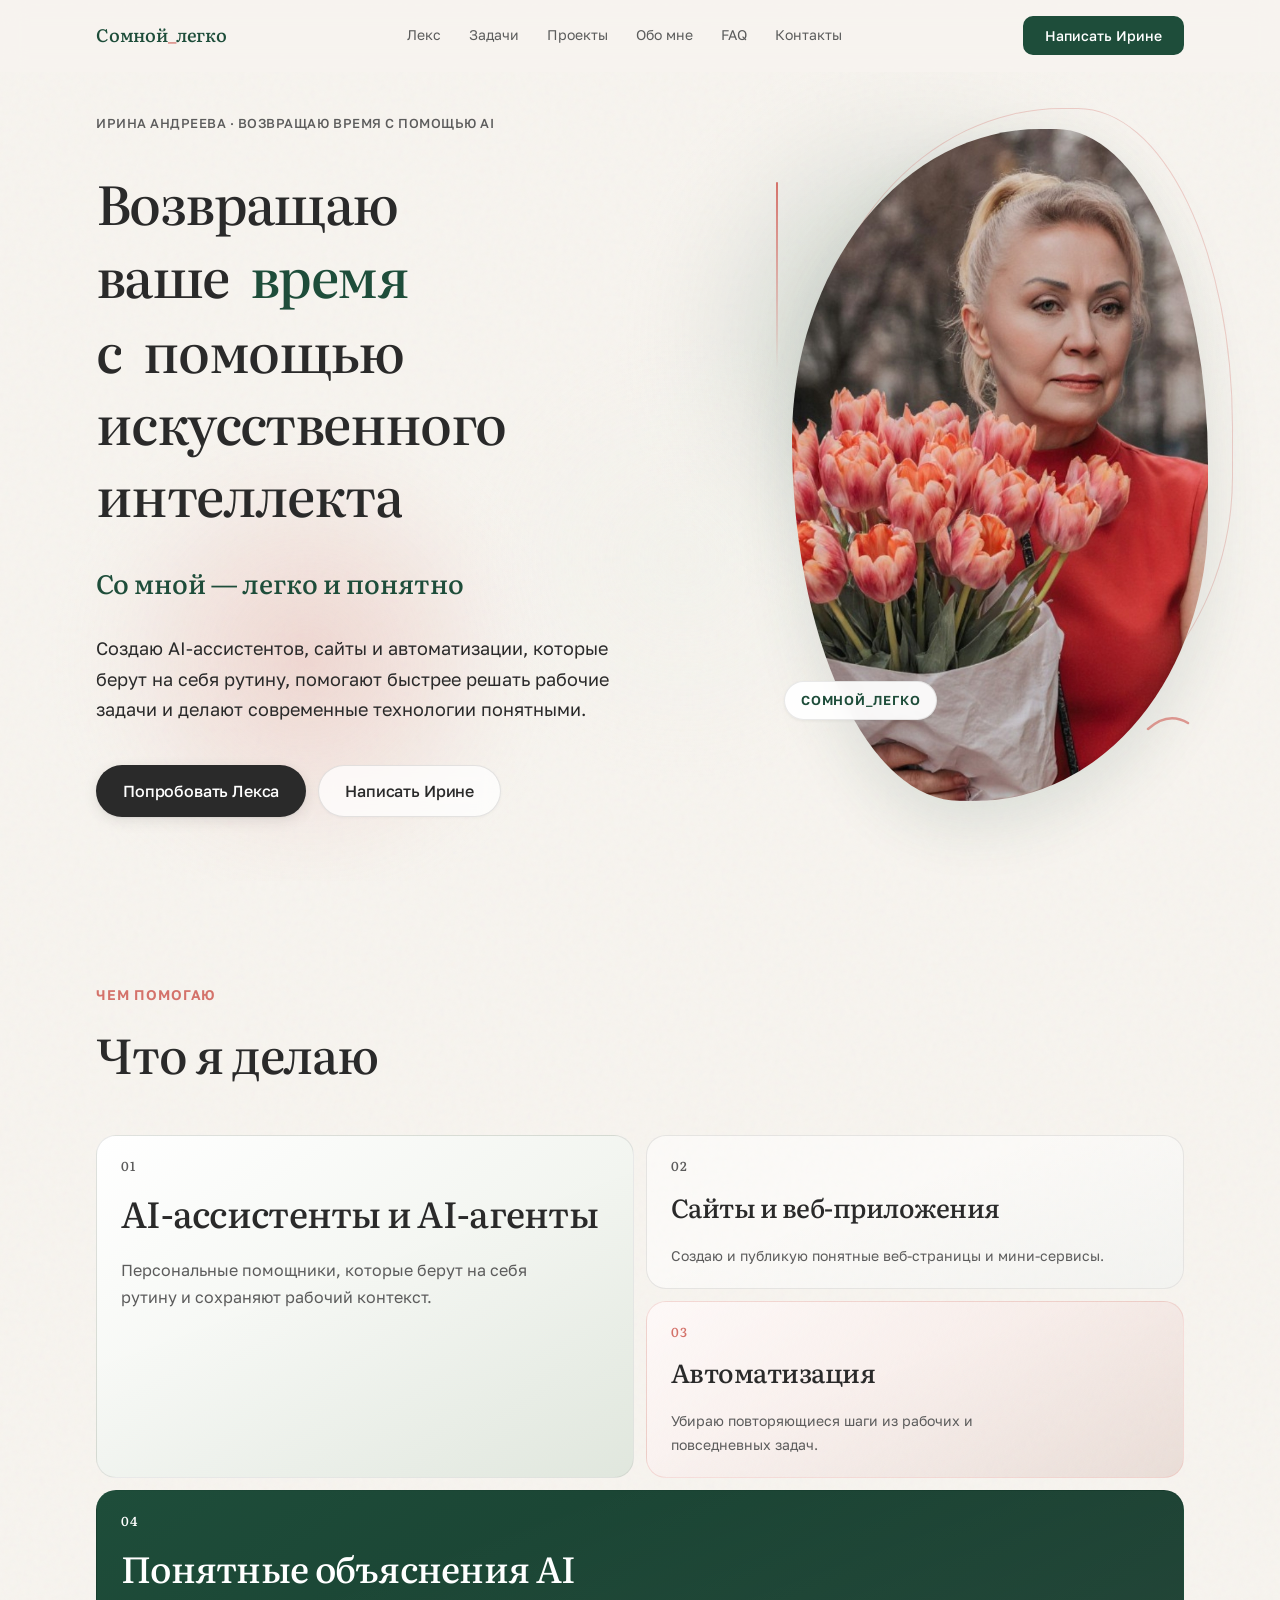
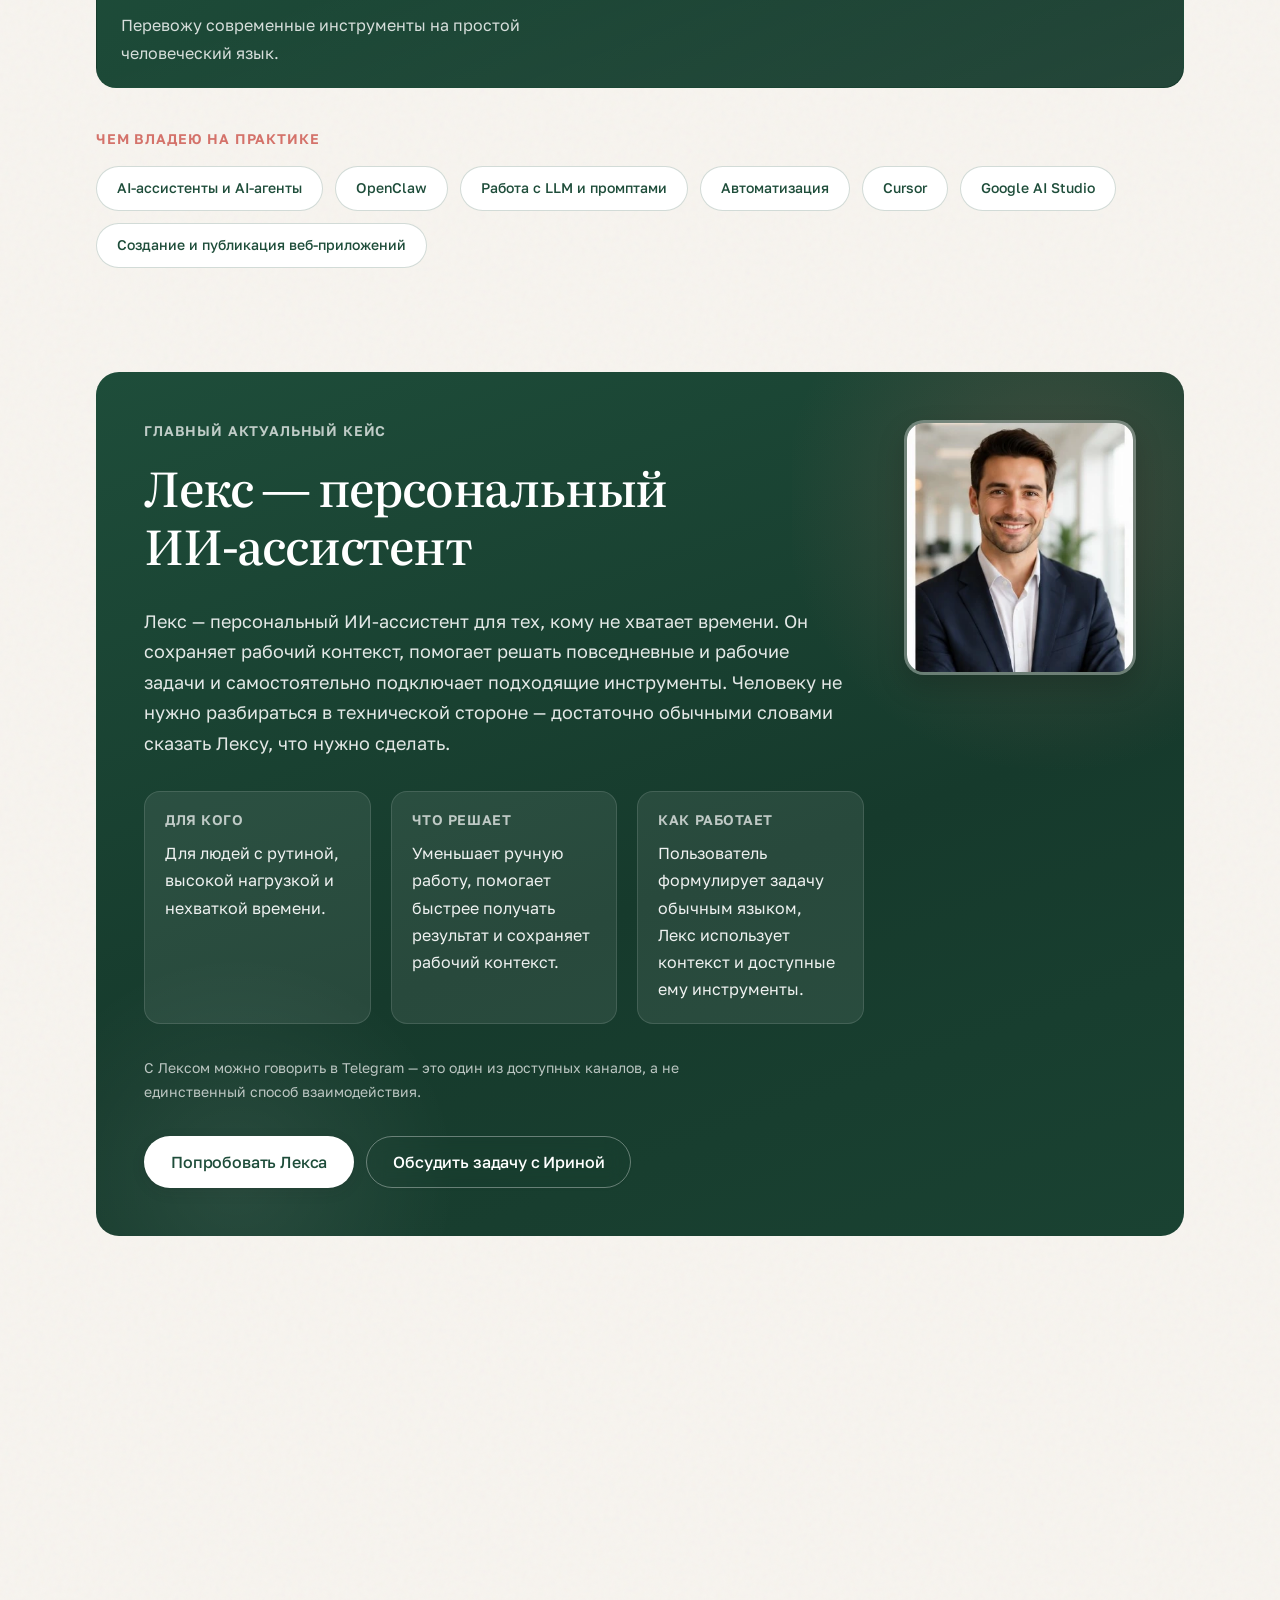
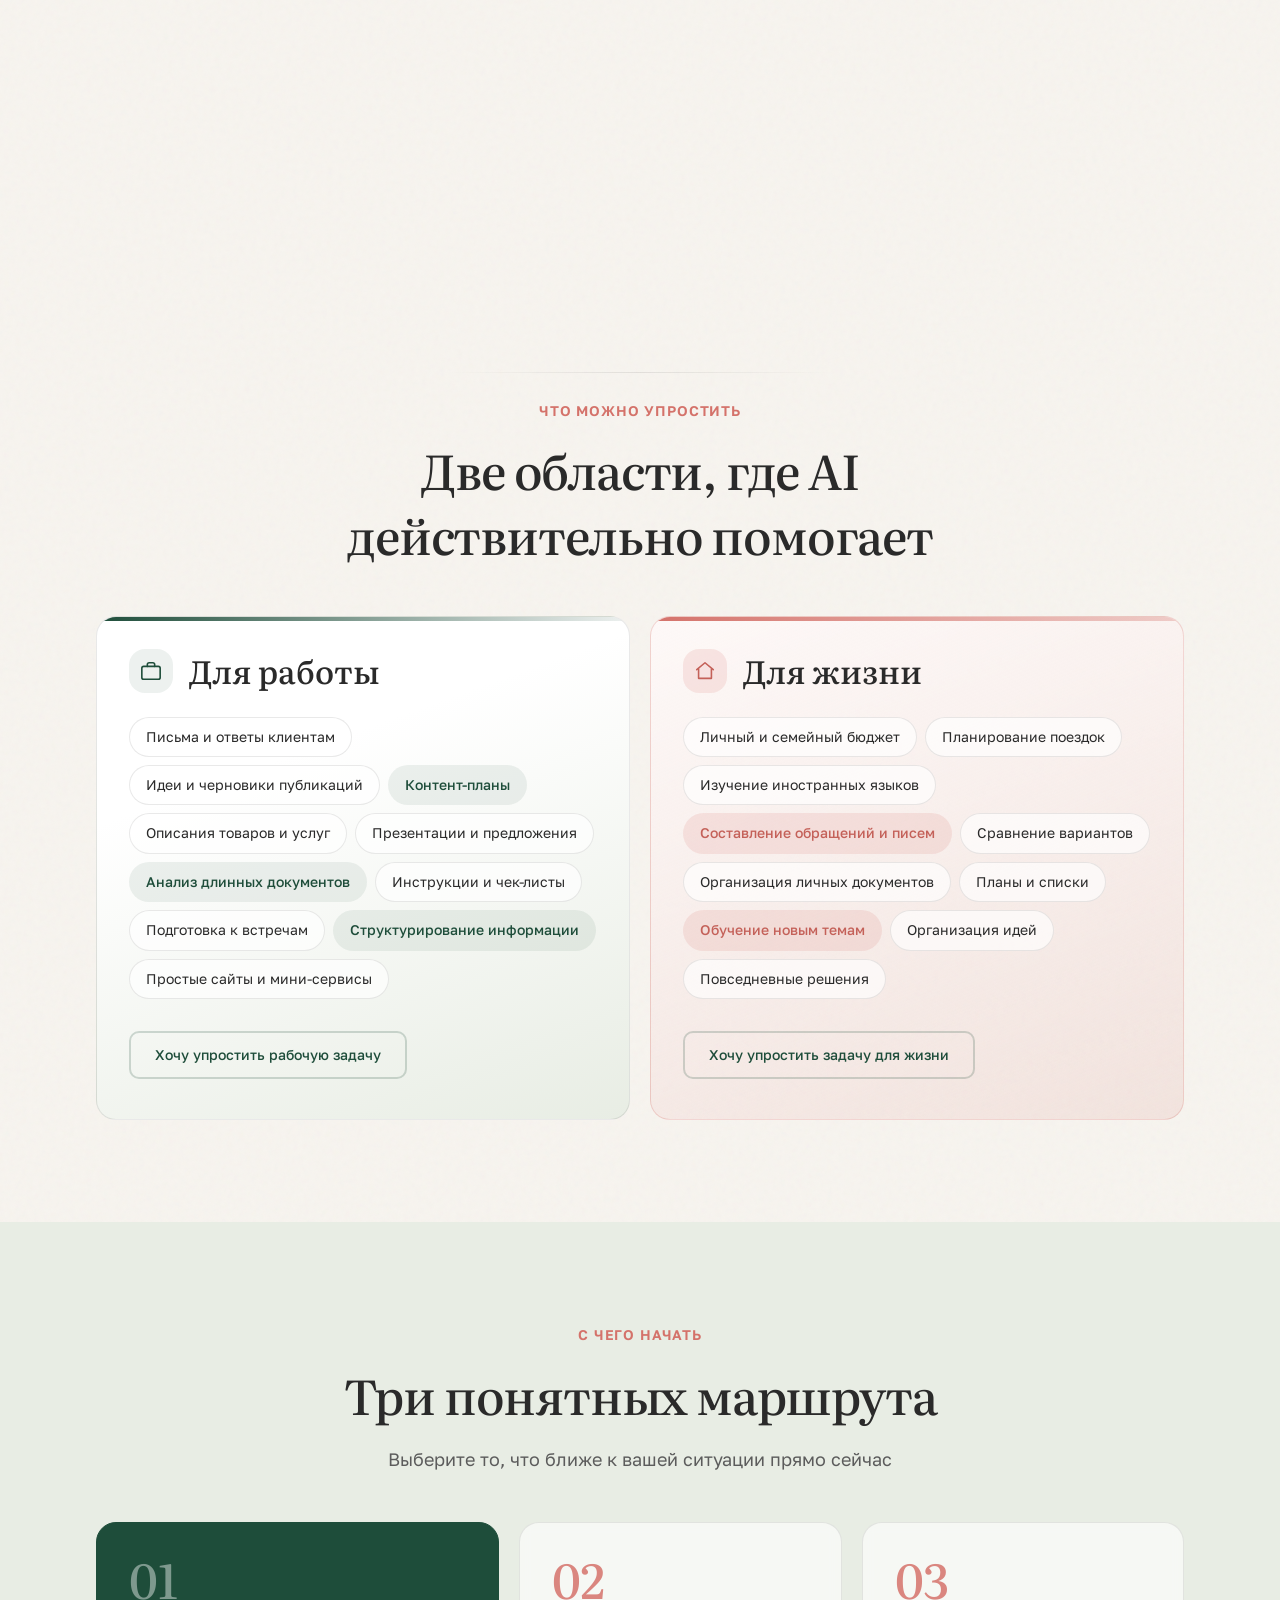
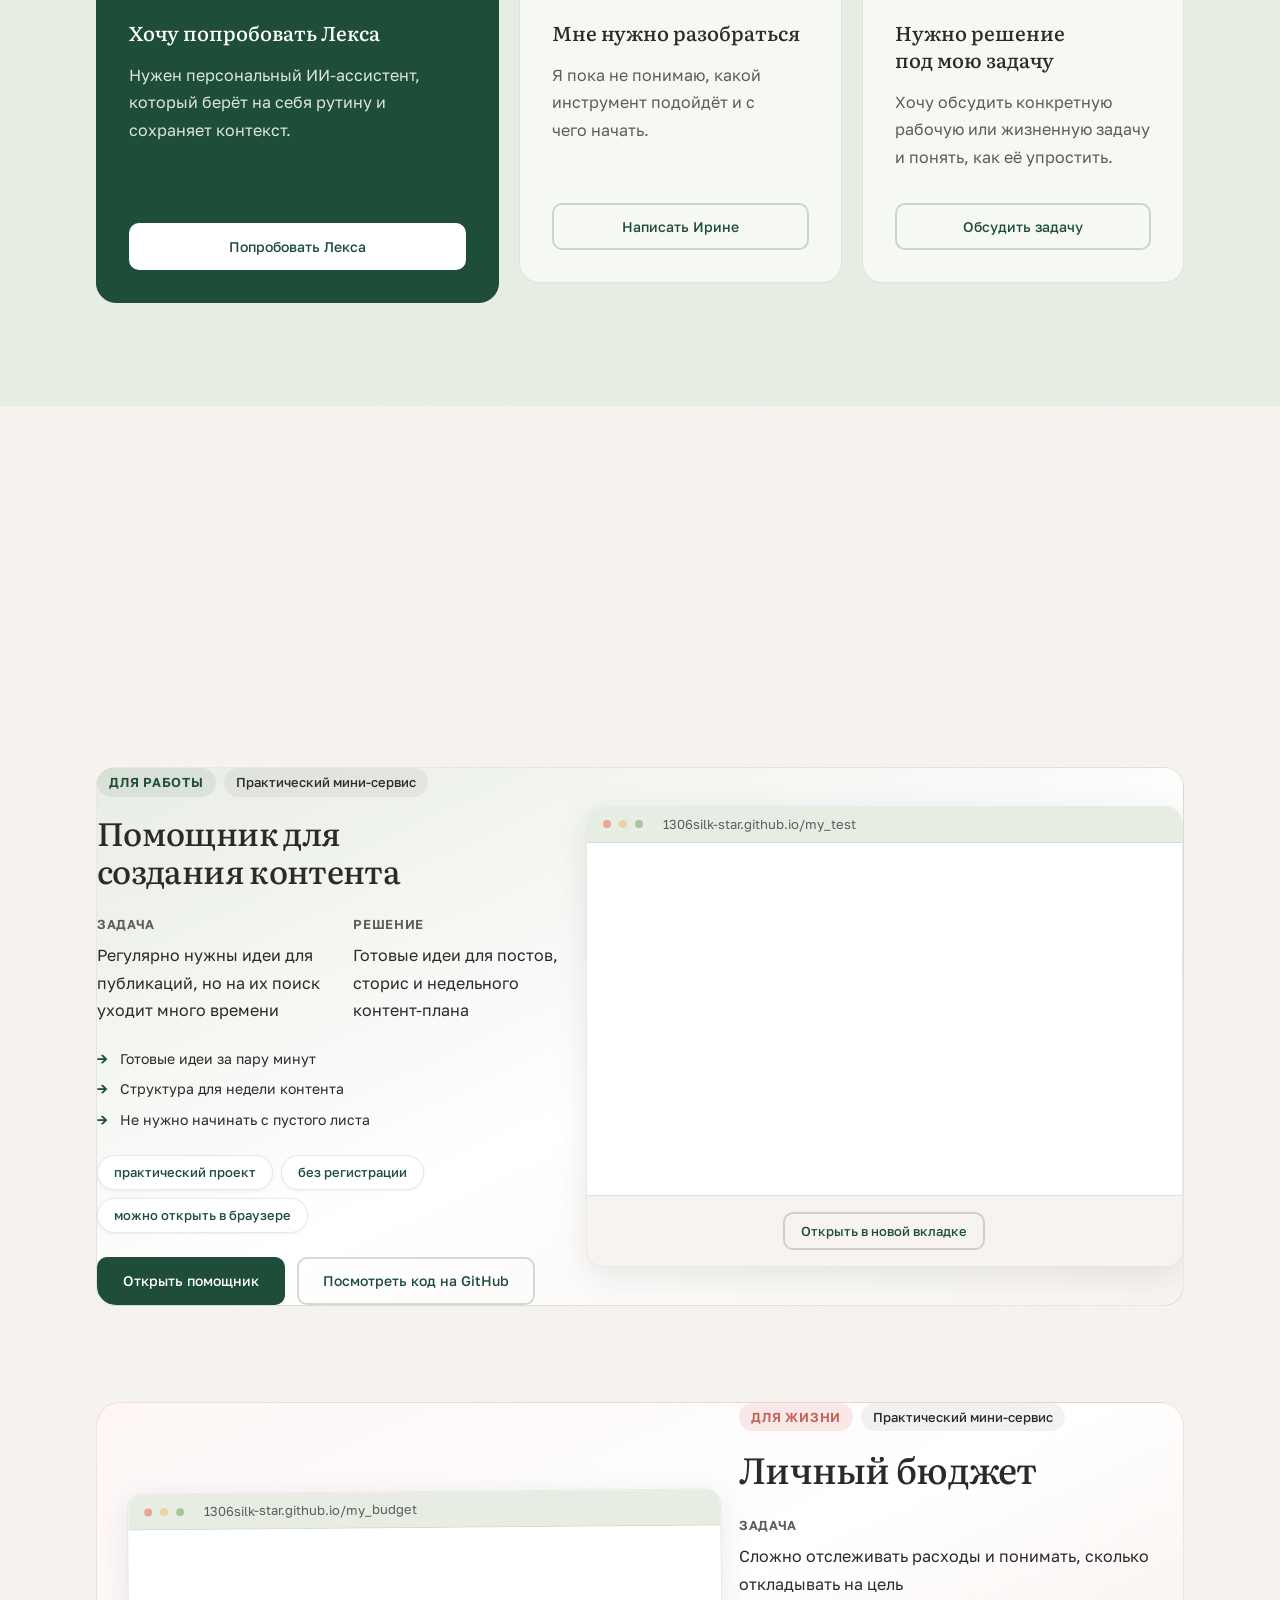
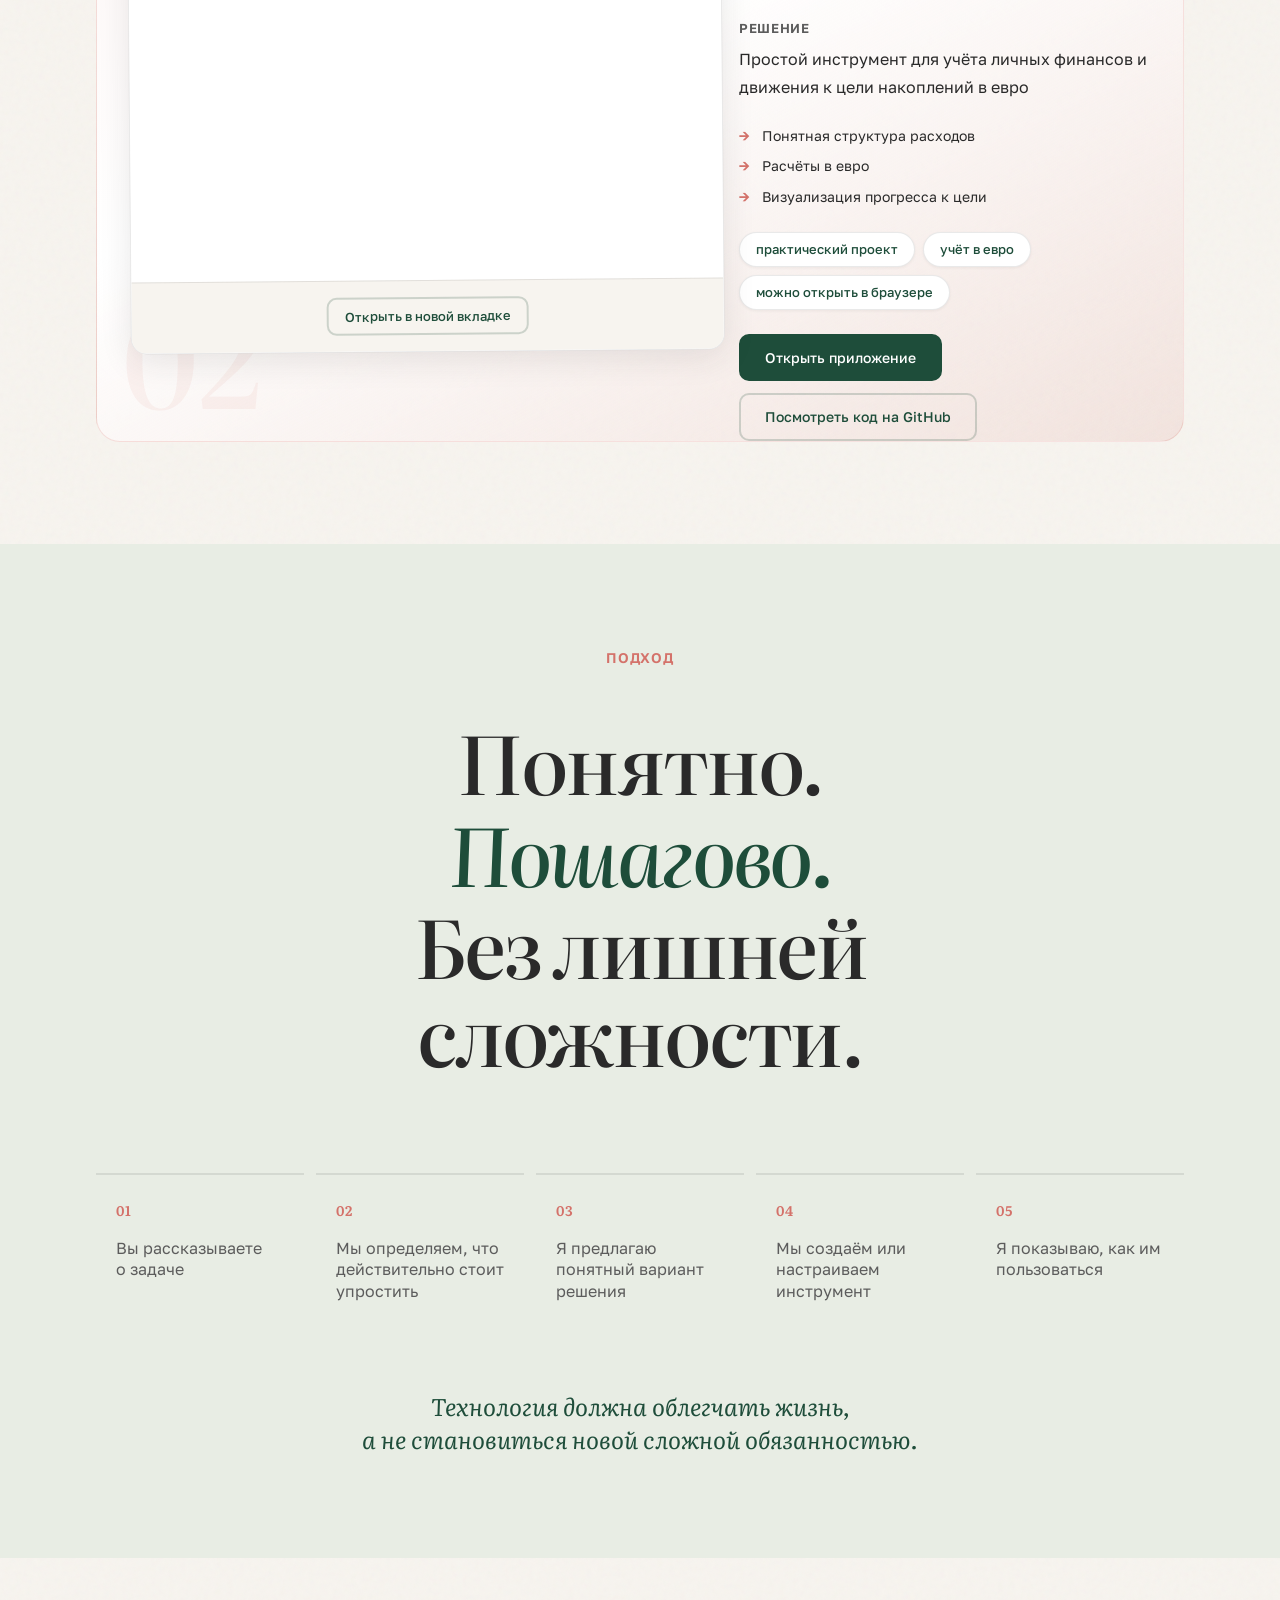
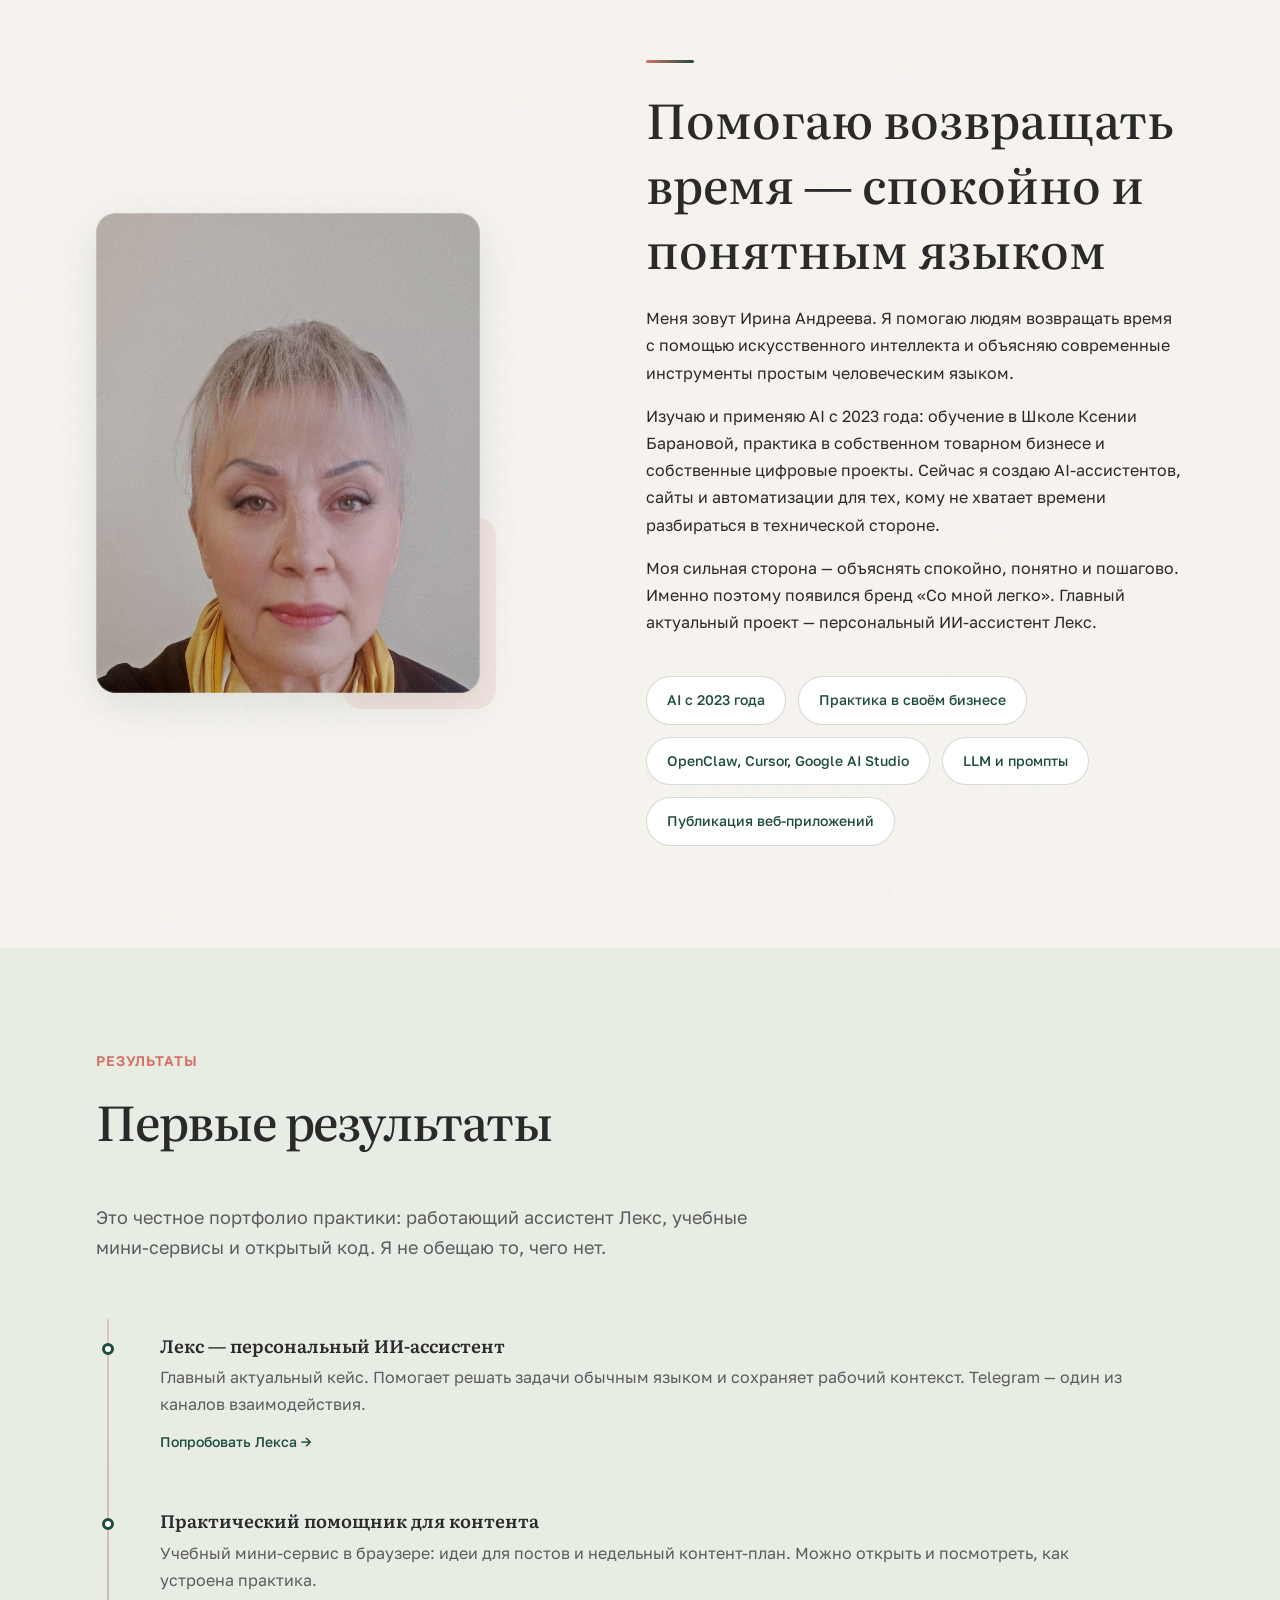
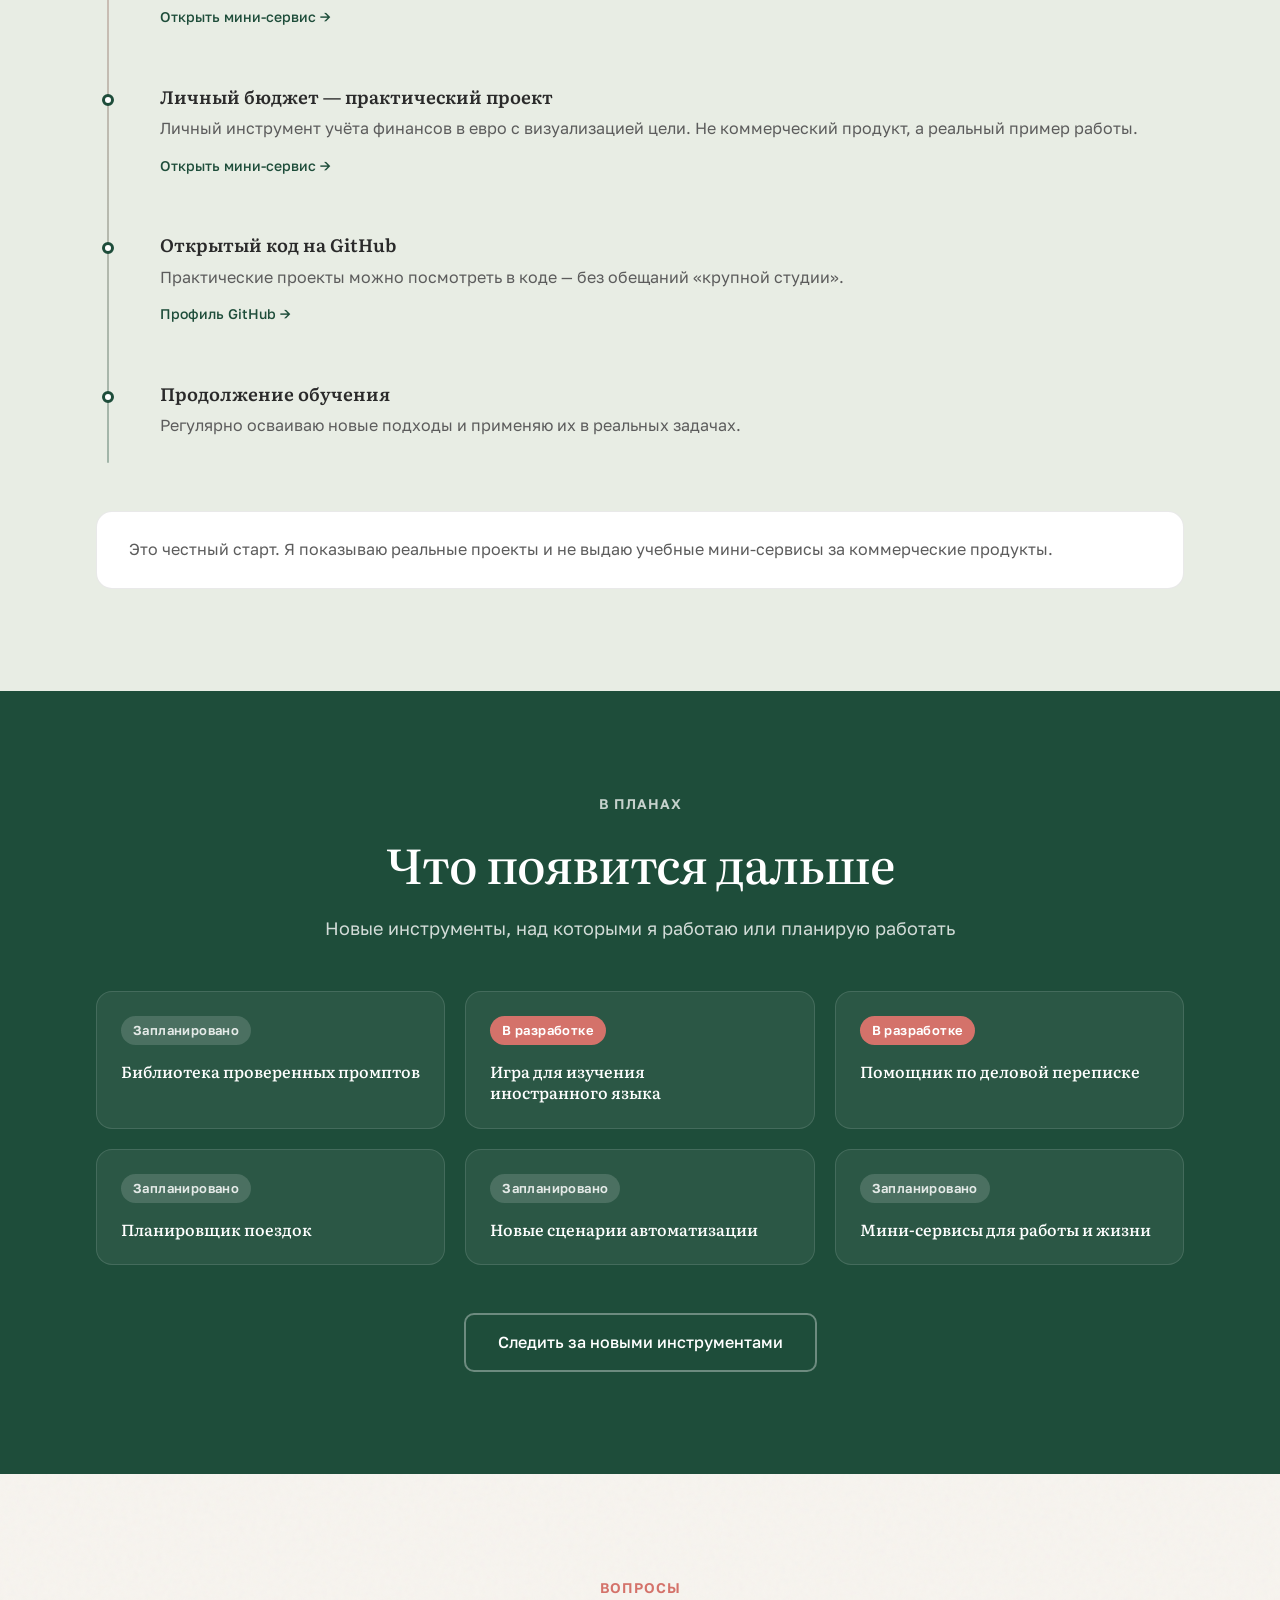
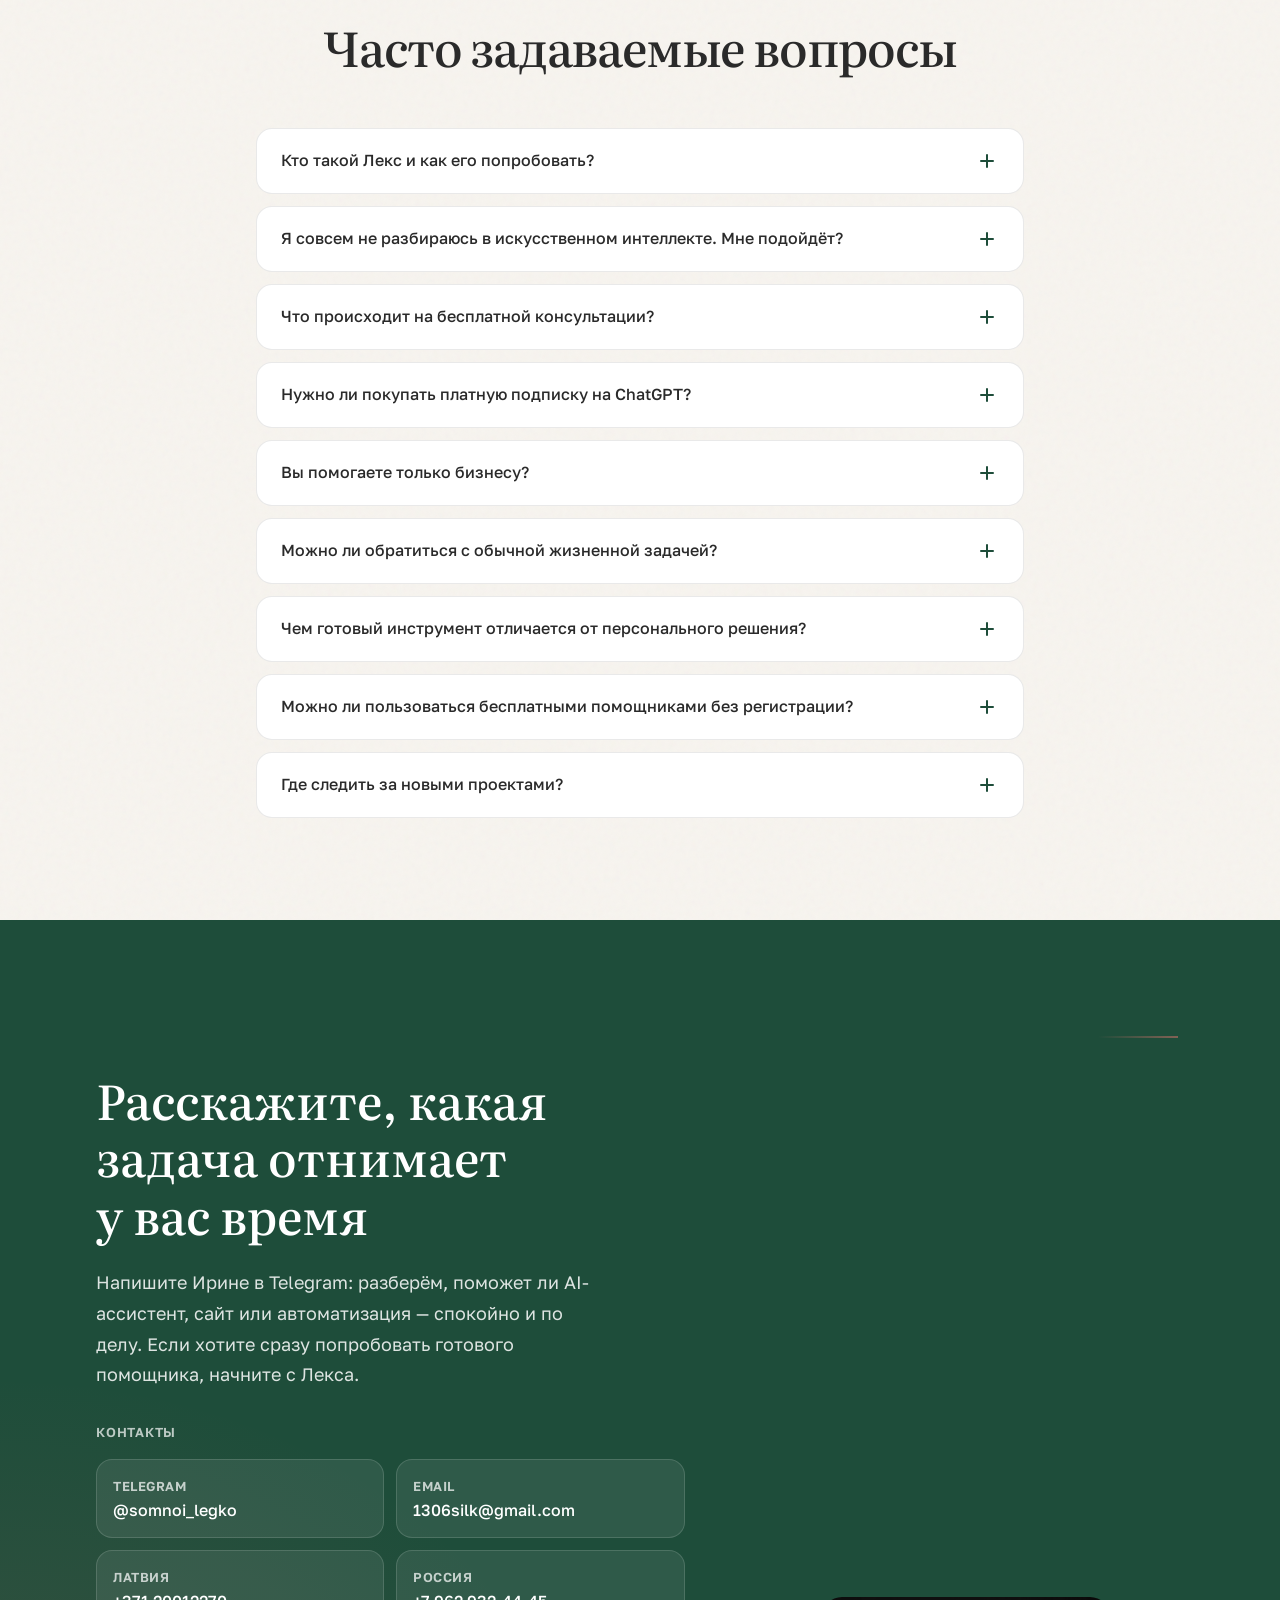
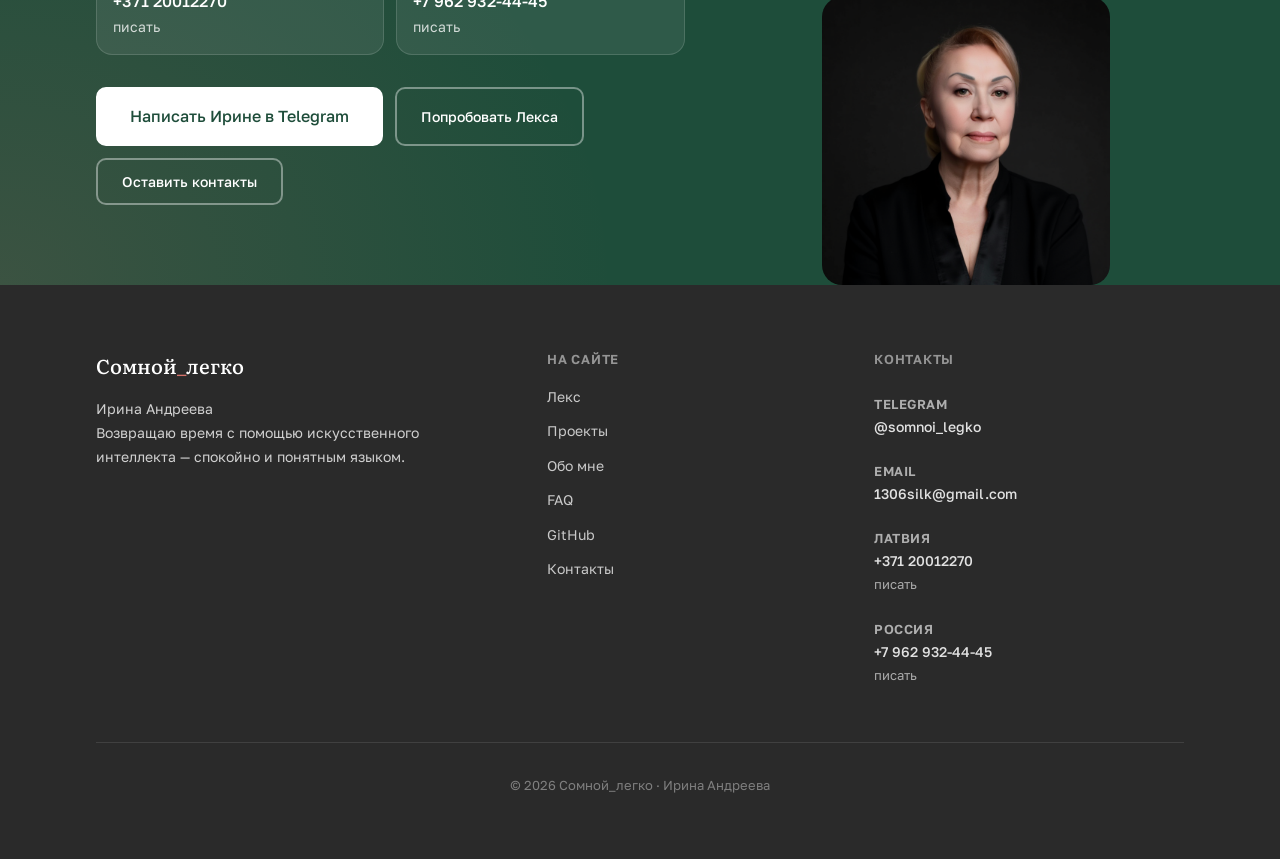
==== commit c41cb0fa: "Показать утверждённый образ Лекса на визитке. Co-authored-by: Cursor <cursoragent@cursor.com>" ====
--- a/index.html
+++ b/index.html
@@ -325,51 +325,63 @@
       <section class="section lex" id="lex" aria-labelledby="lex-title">
         <div class="container">
           <div class="lex__panel reveal">
-            <header class="lex__header">
-              <p class="lex__label" data-cms="lex.label">Главный актуальный кейс</p>
-              <h2 class="lex__title" id="lex-title" data-cms="lex.title">Лекс — персональный ИИ-ассистент</h2>
-            </header>
-            <p class="lex__lead" data-cms="lex.lead">
-              Лекс — персональный ИИ-ассистент для тех, кому не хватает времени. Он сохраняет рабочий контекст, помогает решать повседневные и рабочие задачи и самостоятельно подключает подходящие инструменты. Человеку не нужно разбираться в технической стороне — достаточно обычными словами сказать Лексу, что нужно сделать.
-            </p>
-            <div class="lex__facts" data-cms-list="lexFacts">
-              <article class="lex__fact">
-                <h3 class="lex__fact-title">Для кого</h3>
-                <p class="lex__fact-text">Для людей с рутиной, высокой нагрузкой и нехваткой времени.</p>
-              </article>
-              <article class="lex__fact">
-                <h3 class="lex__fact-title">Что решает</h3>
-                <p class="lex__fact-text">Уменьшает ручную работу, помогает быстрее получать результат и сохраняет рабочий контекст.</p>
-              </article>
-              <article class="lex__fact">
-                <h3 class="lex__fact-title">Как работает</h3>
-                <p class="lex__fact-text">Пользователь формулирует задачу обычным языком, Лекс использует контекст и доступные ему инструменты.</p>
-              </article>
-            </div>
-            <p class="lex__note" data-cms="lex.note">
-              С Лексом можно говорить в Telegram — это один из доступных каналов, а не единственный способ взаимодействия.
-            </p>
-            <div class="lex__actions">
-              <a
-                class="btn btn--hero btn--hero-primary"
-                data-magnetic
-                href="https://t.me/irinaai13_bot"
-                target="_blank"
-                rel="noopener noreferrer"
-                data-cms="lex.primaryLabel"
-                data-cms-attr="href:lex.primaryHref"
-              >
-                Попробовать Лекса
-              </a>
-              <a
-                class="btn btn--hero btn--hero-secondary"
-                href="#contacts"
-                data-nav-link
-                data-cms="lex.secondaryLabel"
-                data-cms-attr="href:lex.secondaryHref"
-              >
-                Обсудить задачу с Ириной
-              </a>
+            <figure class="lex__media">
+              <img
+                class="lex__photo"
+                src="assets/images/lex/lex-main.webp"
+                width="342"
+                height="376"
+                alt="Лекс — персональный ИИ-ассистент Ирины Андреевой"
+                data-cms-attr="src:lex.photo,alt:lex.photoAlt"
+              />
+            </figure>
+            <div class="lex__body">
+              <header class="lex__header">
+                <p class="lex__label" data-cms="lex.label">Главный актуальный кейс</p>
+                <h2 class="lex__title" id="lex-title" data-cms="lex.title">Лекс — персональный ИИ-ассистент</h2>
+              </header>
+              <p class="lex__lead" data-cms="lex.lead">
+                Лекс — персональный ИИ-ассистент для тех, кому не хватает времени. Он сохраняет рабочий контекст, помогает решать повседневные и рабочие задачи и самостоятельно подключает подходящие инструменты. Человеку не нужно разбираться в технической стороне — достаточно обычными словами сказать Лексу, что нужно сделать.
+              </p>
+              <div class="lex__facts" data-cms-list="lexFacts">
+                <article class="lex__fact">
+                  <h3 class="lex__fact-title">Для кого</h3>
+                  <p class="lex__fact-text">Для людей с рутиной, высокой нагрузкой и нехваткой времени.</p>
+                </article>
+                <article class="lex__fact">
+                  <h3 class="lex__fact-title">Что решает</h3>
+                  <p class="lex__fact-text">Уменьшает ручную работу, помогает быстрее получать результат и сохраняет рабочий контекст.</p>
+                </article>
+                <article class="lex__fact">
+                  <h3 class="lex__fact-title">Как работает</h3>
+                  <p class="lex__fact-text">Пользователь формулирует задачу обычным языком, Лекс использует контекст и доступные ему инструменты.</p>
+                </article>
+              </div>
+              <p class="lex__note" data-cms="lex.note">
+                С Лексом можно говорить в Telegram — это один из доступных каналов, а не единственный способ взаимодействия.
+              </p>
+              <div class="lex__actions">
+                <a
+                  class="btn btn--hero btn--hero-primary"
+                  data-magnetic
+                  href="https://t.me/irinaai13_bot"
+                  target="_blank"
+                  rel="noopener noreferrer"
+                  data-cms="lex.primaryLabel"
+                  data-cms-attr="href:lex.primaryHref"
+                >
+                  Попробовать Лекса
+                </a>
+                <a
+                  class="btn btn--hero btn--hero-secondary"
+                  href="#contacts"
+                  data-nav-link
+                  data-cms="lex.secondaryLabel"
+                  data-cms-attr="href:lex.secondaryHref"
+                >
+                  Обсудить задачу с Ириной
+                </a>
+              </div>
             </div>
           </div>
         </div>
--- a/css/components/lex.css
+++ b/css/components/lex.css
@@ -4,8 +4,10 @@
 
 .lex__panel {
   position: relative;
-  display: grid;
-  gap: var(--space-8);
+  display: flex;
+  flex-wrap: wrap;
+  align-items: flex-start;
+  gap: var(--space-5) var(--space-6);
   padding: var(--space-8);
   background: linear-gradient(160deg, var(--color-primary) 0%, #163a2c 58%, #1a4232 100%);
   color: var(--color-text-inverse);
@@ -15,6 +17,9 @@
 
 @media (min-width: 768px) {
   .lex__panel {
+    display: grid;
+    grid-template-columns: minmax(0, 1fr) 14.5rem;
+    align-items: start;
     padding: var(--space-12);
     gap: var(--space-10);
   }
@@ -42,9 +47,60 @@
   pointer-events: none;
 }
 
-.lex__header {
+.lex__media {
   position: relative;
   z-index: 1;
+  flex: 0 0 6.75rem;
+  margin: 0;
+}
+
+@media (min-width: 768px) {
+  .lex__media {
+    order: 2;
+    flex: none;
+    width: 14.5rem;
+  }
+}
+
+.lex__photo {
+  display: block;
+  width: 6.75rem;
+  height: 6.75rem;
+  object-fit: cover;
+  object-position: 50% 18%;
+  border-radius: 50%;
+  border: 3px solid rgba(255, 255, 255, 0.28);
+  background: rgba(255, 255, 255, 0.08);
+  box-shadow: 0 12px 28px rgba(0, 0, 0, 0.18);
+}
+
+@media (min-width: 768px) {
+  .lex__photo {
+    width: 14.5rem;
+    height: auto;
+    aspect-ratio: 342 / 376;
+    border-radius: 1.25rem;
+    object-position: 50% 16%;
+  }
+}
+
+.lex__body {
+  position: relative;
+  z-index: 1;
+  flex: 1 1 12rem;
+  min-width: 0;
+  display: grid;
+  gap: var(--space-6);
+}
+
+@media (min-width: 768px) {
+  .lex__body {
+    order: 1;
+    gap: var(--space-8);
+  }
+}
+
+.lex__header {
   display: flex;
   flex-direction: column;
   gap: var(--space-4);
@@ -66,8 +122,6 @@
 }
 
 .lex__lead {
-  position: relative;
-  z-index: 1;
   max-width: 44rem;
   font-size: var(--text-lg);
   line-height: var(--leading-relaxed);
@@ -75,8 +129,6 @@
 }
 
 .lex__facts {
-  position: relative;
-  z-index: 1;
   display: grid;
   gap: var(--space-4);
 }
@@ -114,8 +166,6 @@
 }
 
 .lex__note {
-  position: relative;
-  z-index: 1;
   font-size: var(--text-sm);
   line-height: var(--leading-relaxed);
   color: rgba(255, 255, 255, 0.7);
@@ -123,8 +173,6 @@
 }
 
 .lex__actions {
-  position: relative;
-  z-index: 1;
   display: flex;
   flex-wrap: wrap;
   gap: var(--space-3);
@@ -152,6 +200,14 @@
 }
 
 @media (max-width: 479px) {
+  .lex__panel {
+    flex-direction: column;
+  }
+
+  .lex__media {
+    flex-basis: auto;
+  }
+
   .lex__actions {
     flex-direction: column;
   }
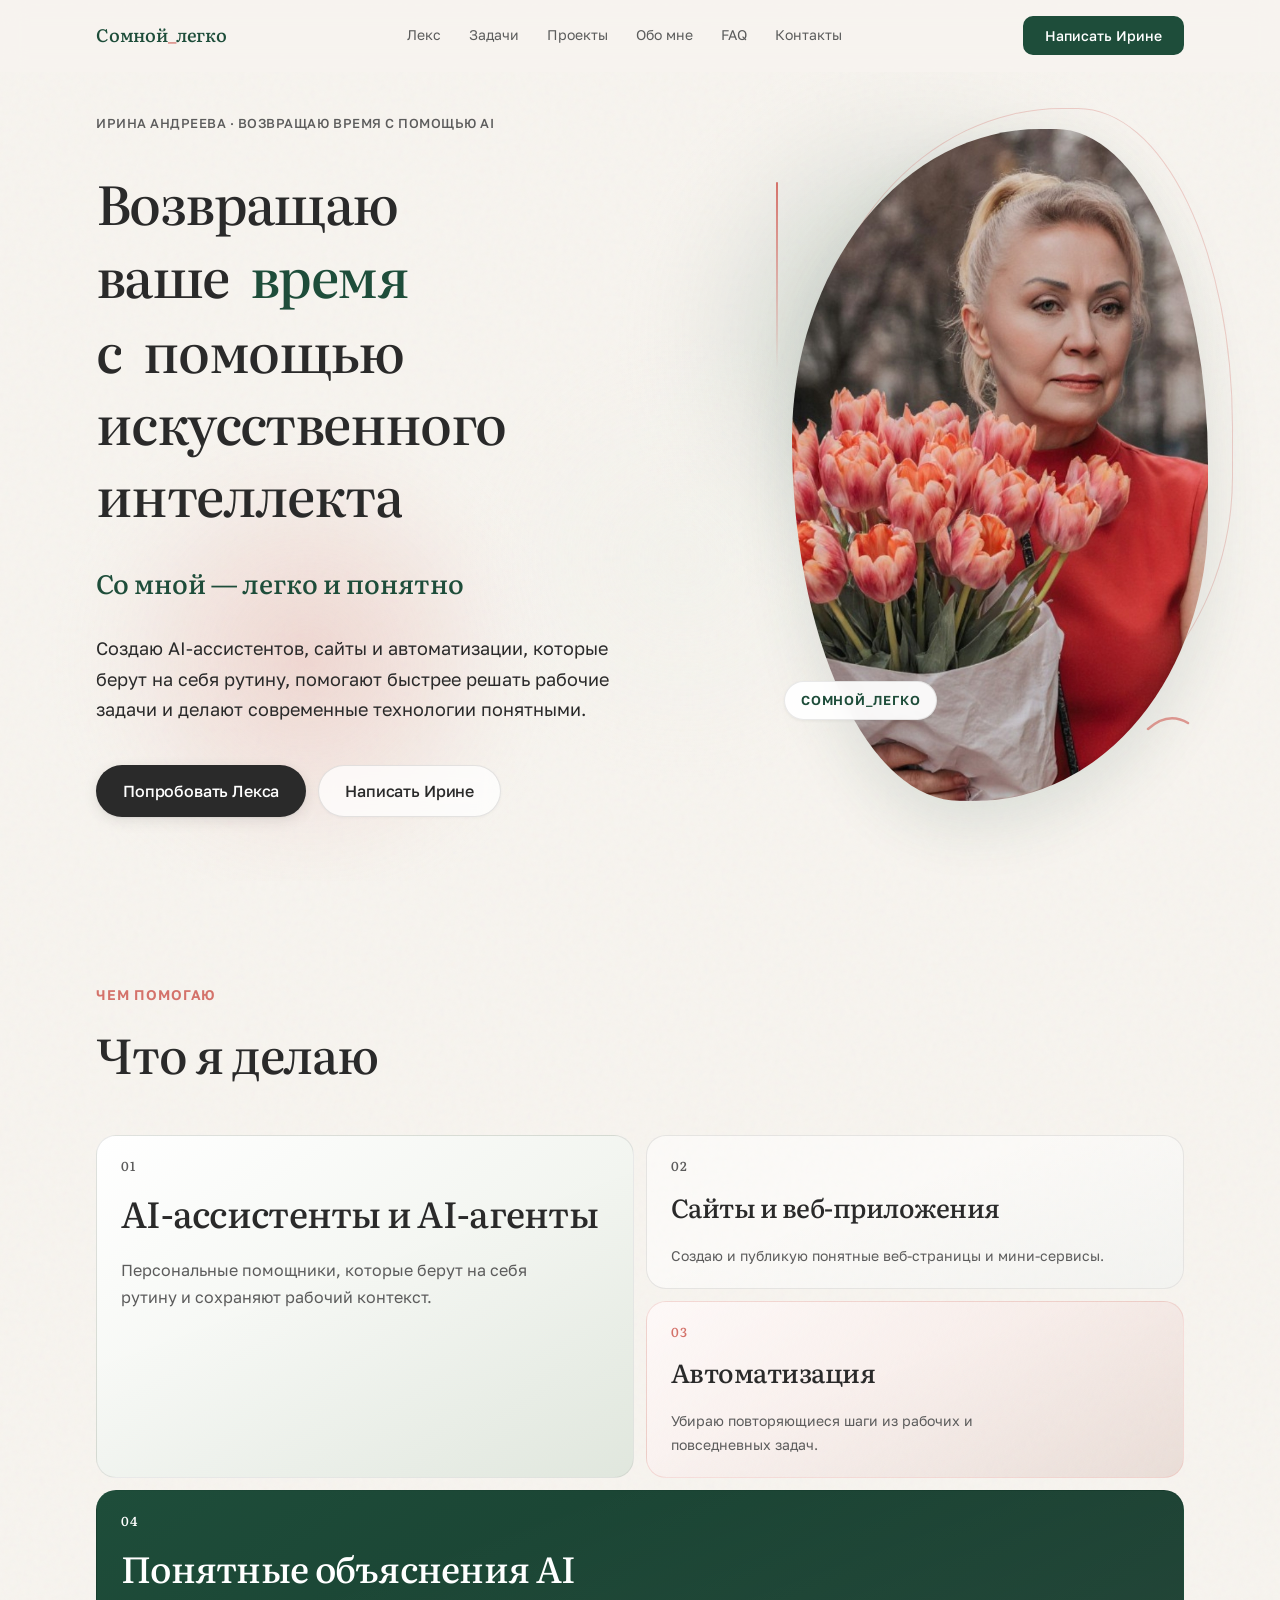
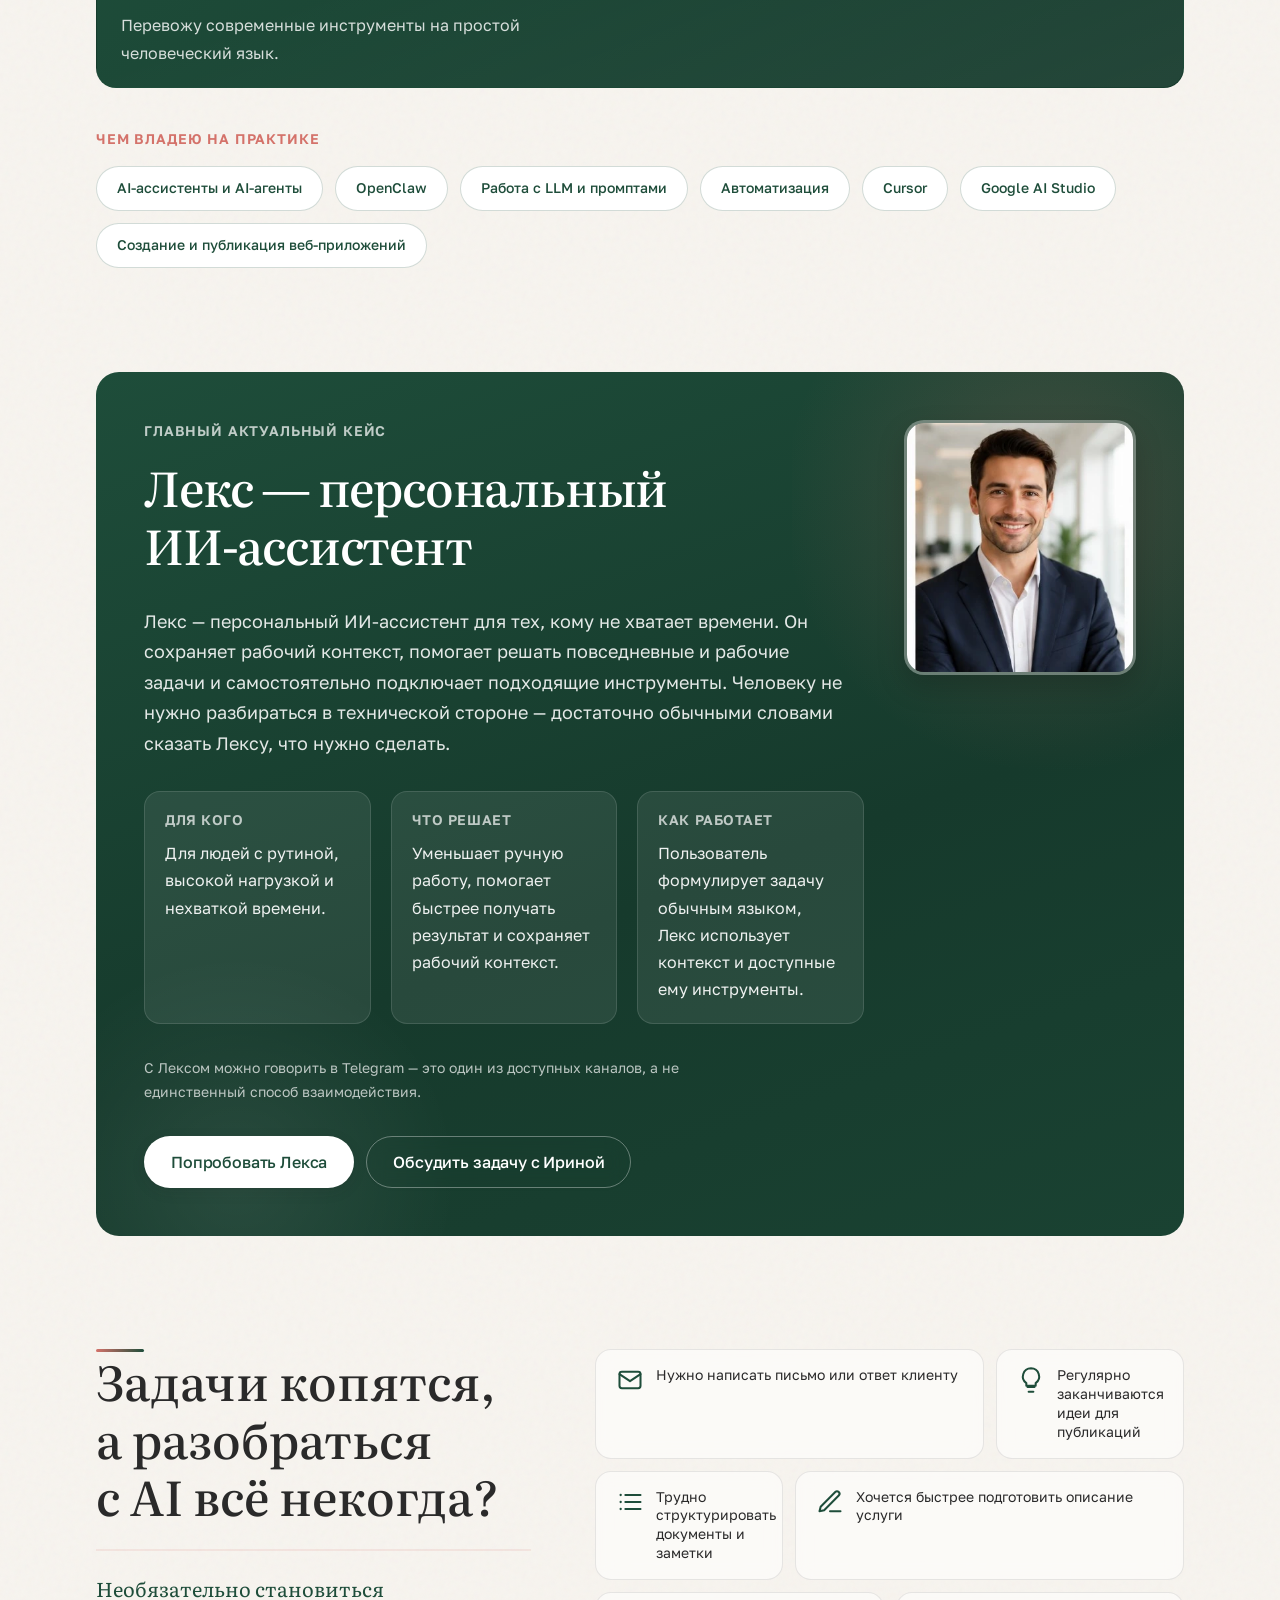
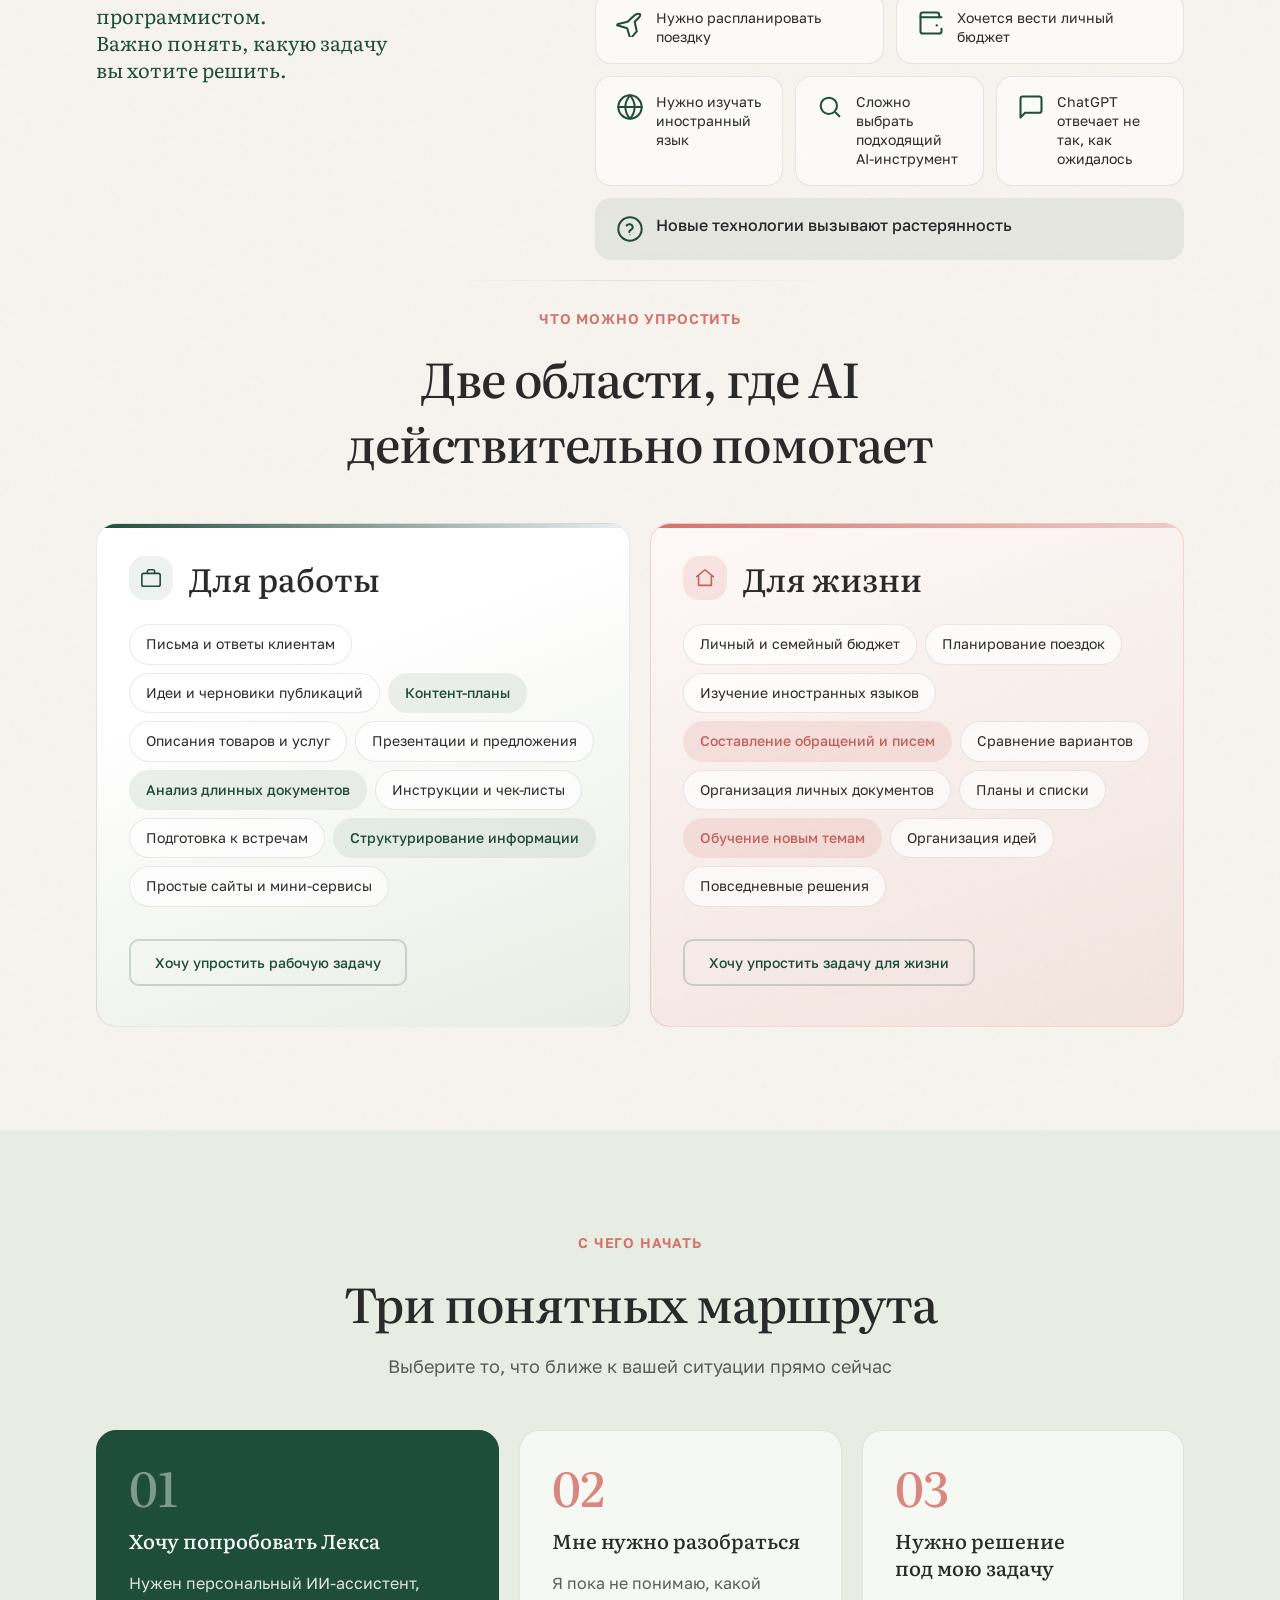
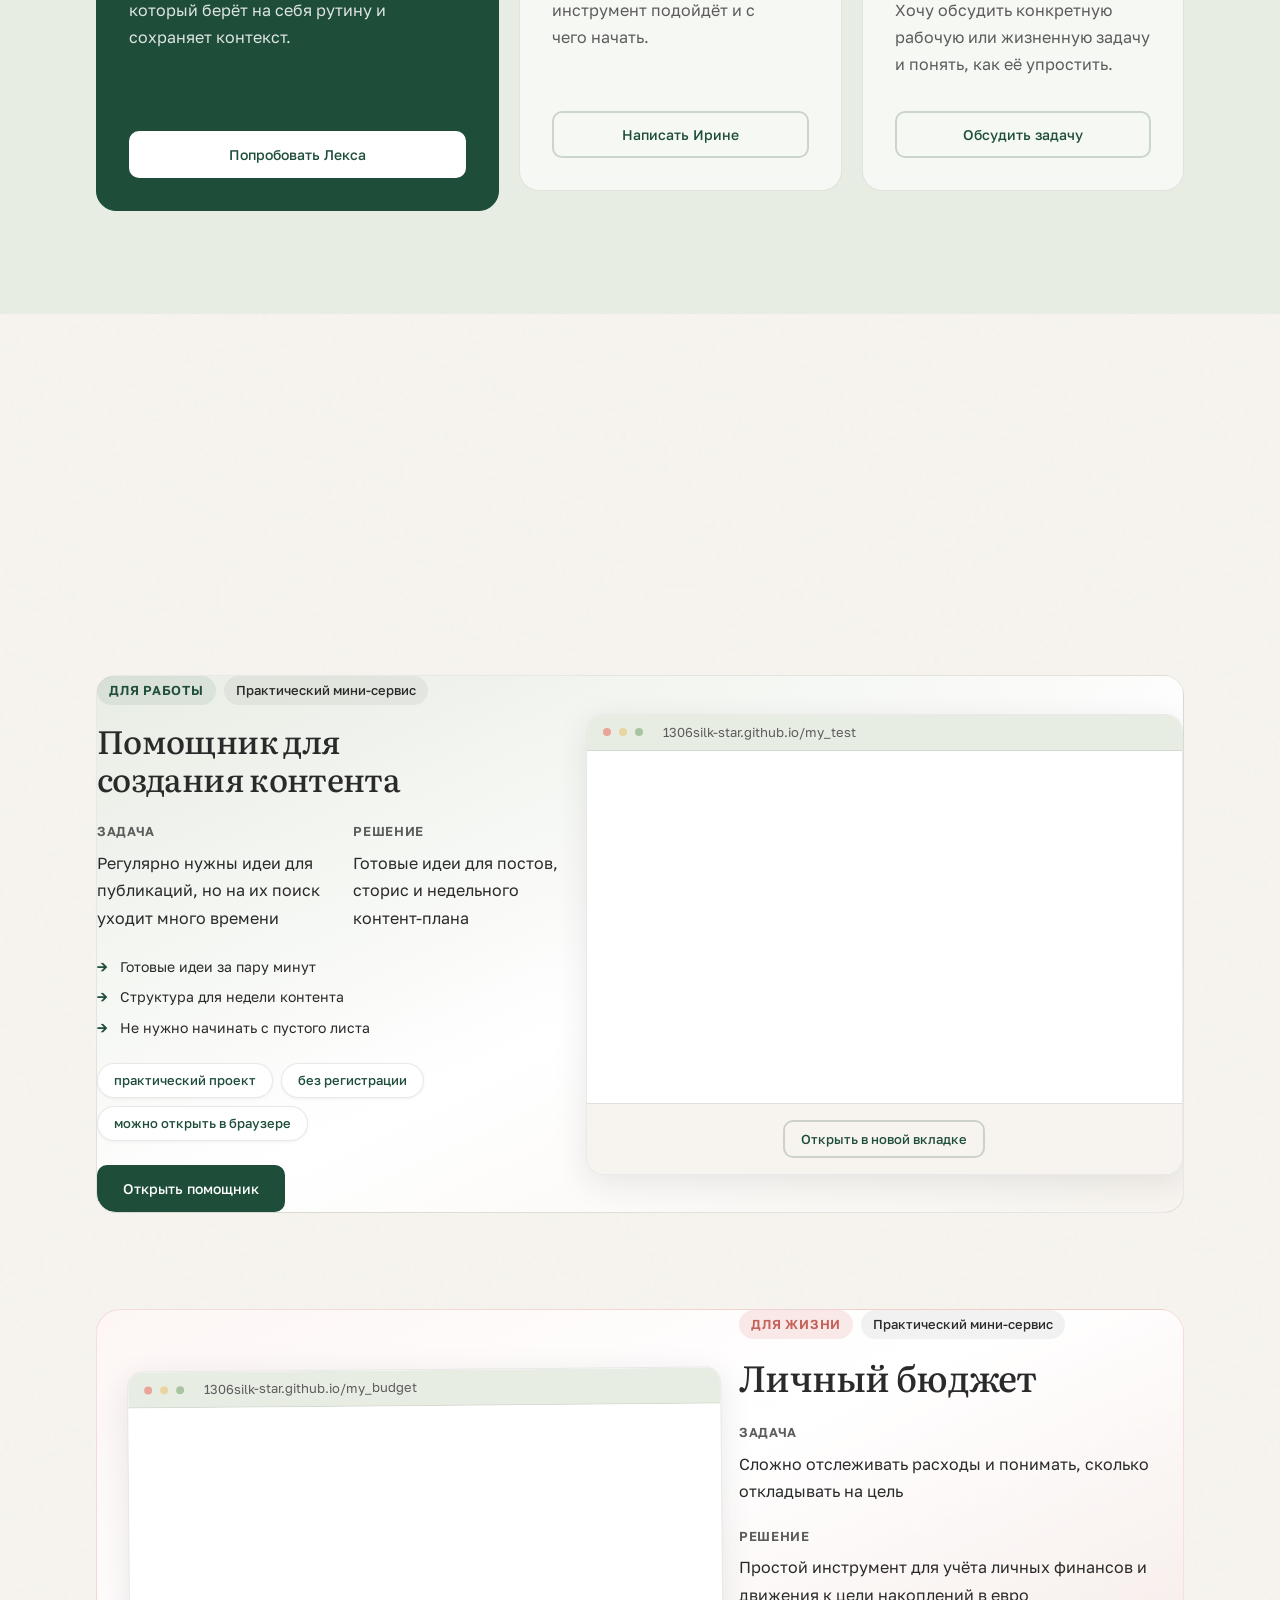
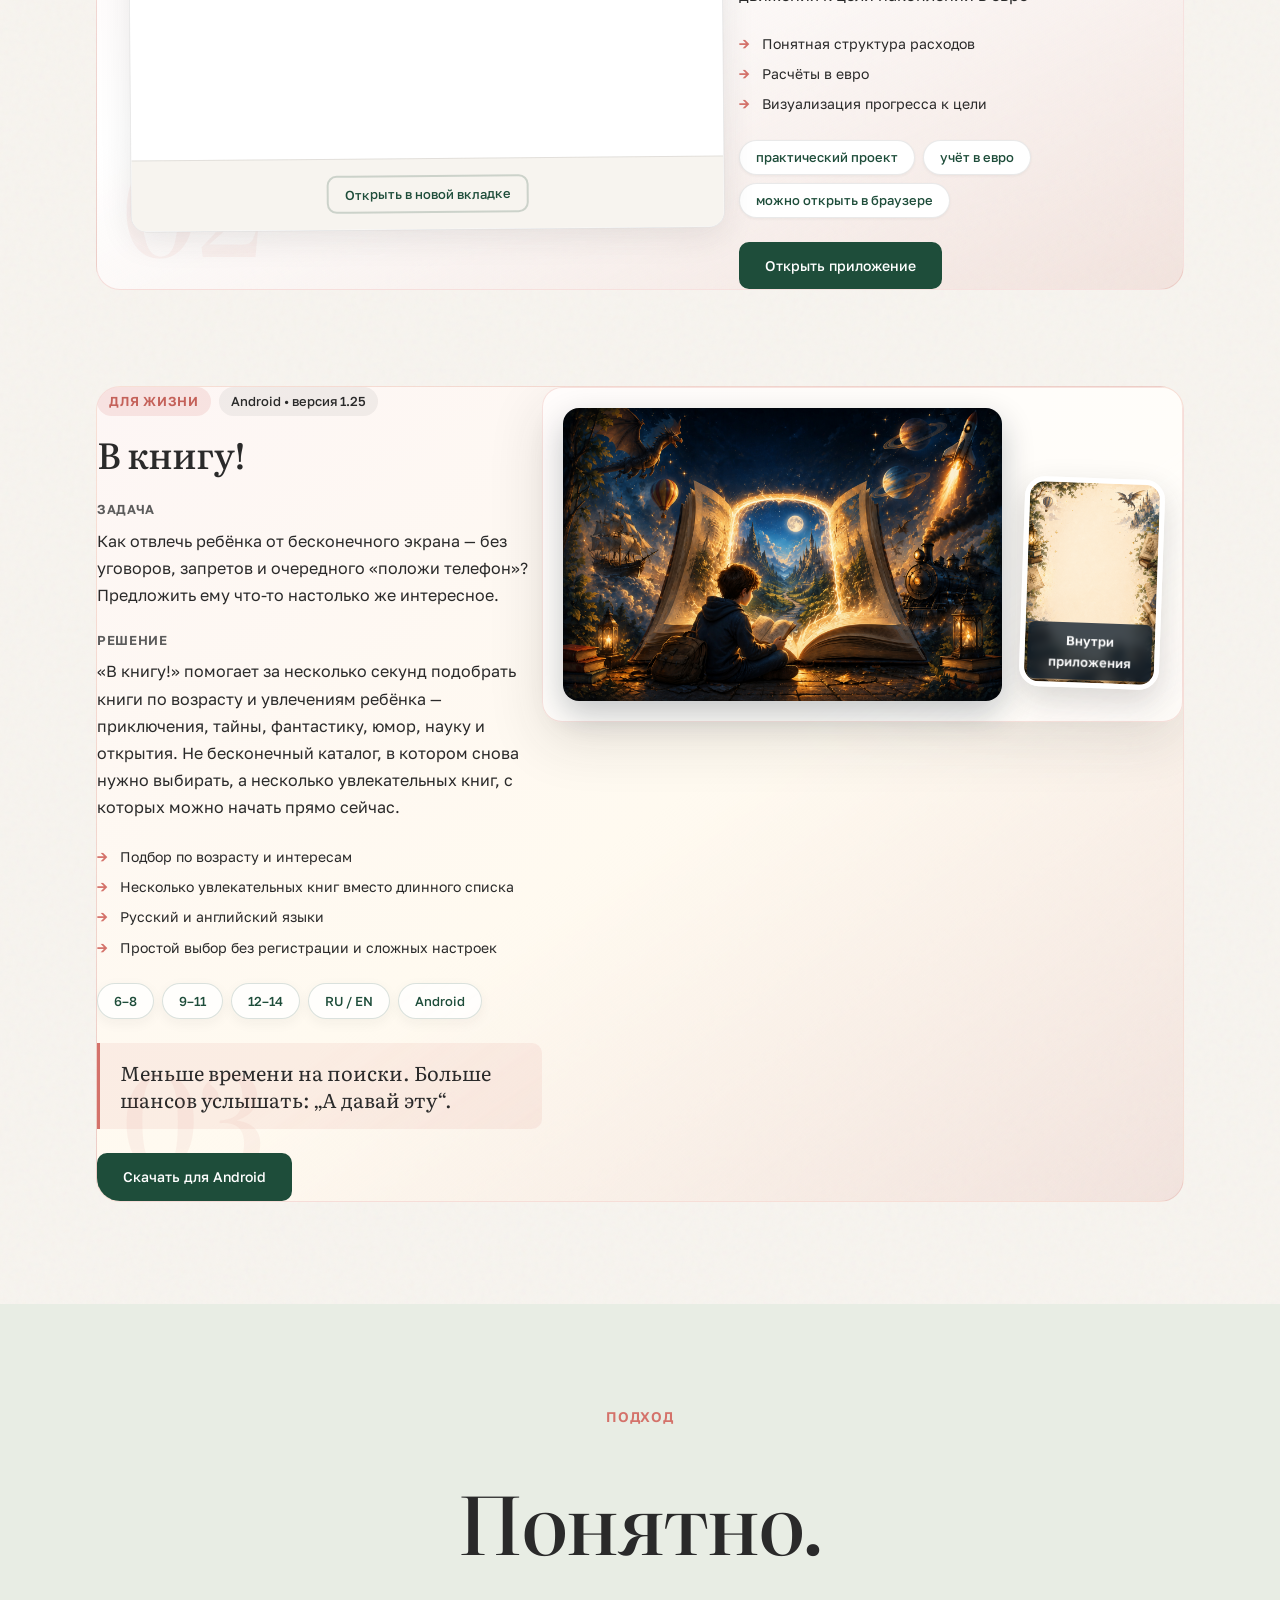
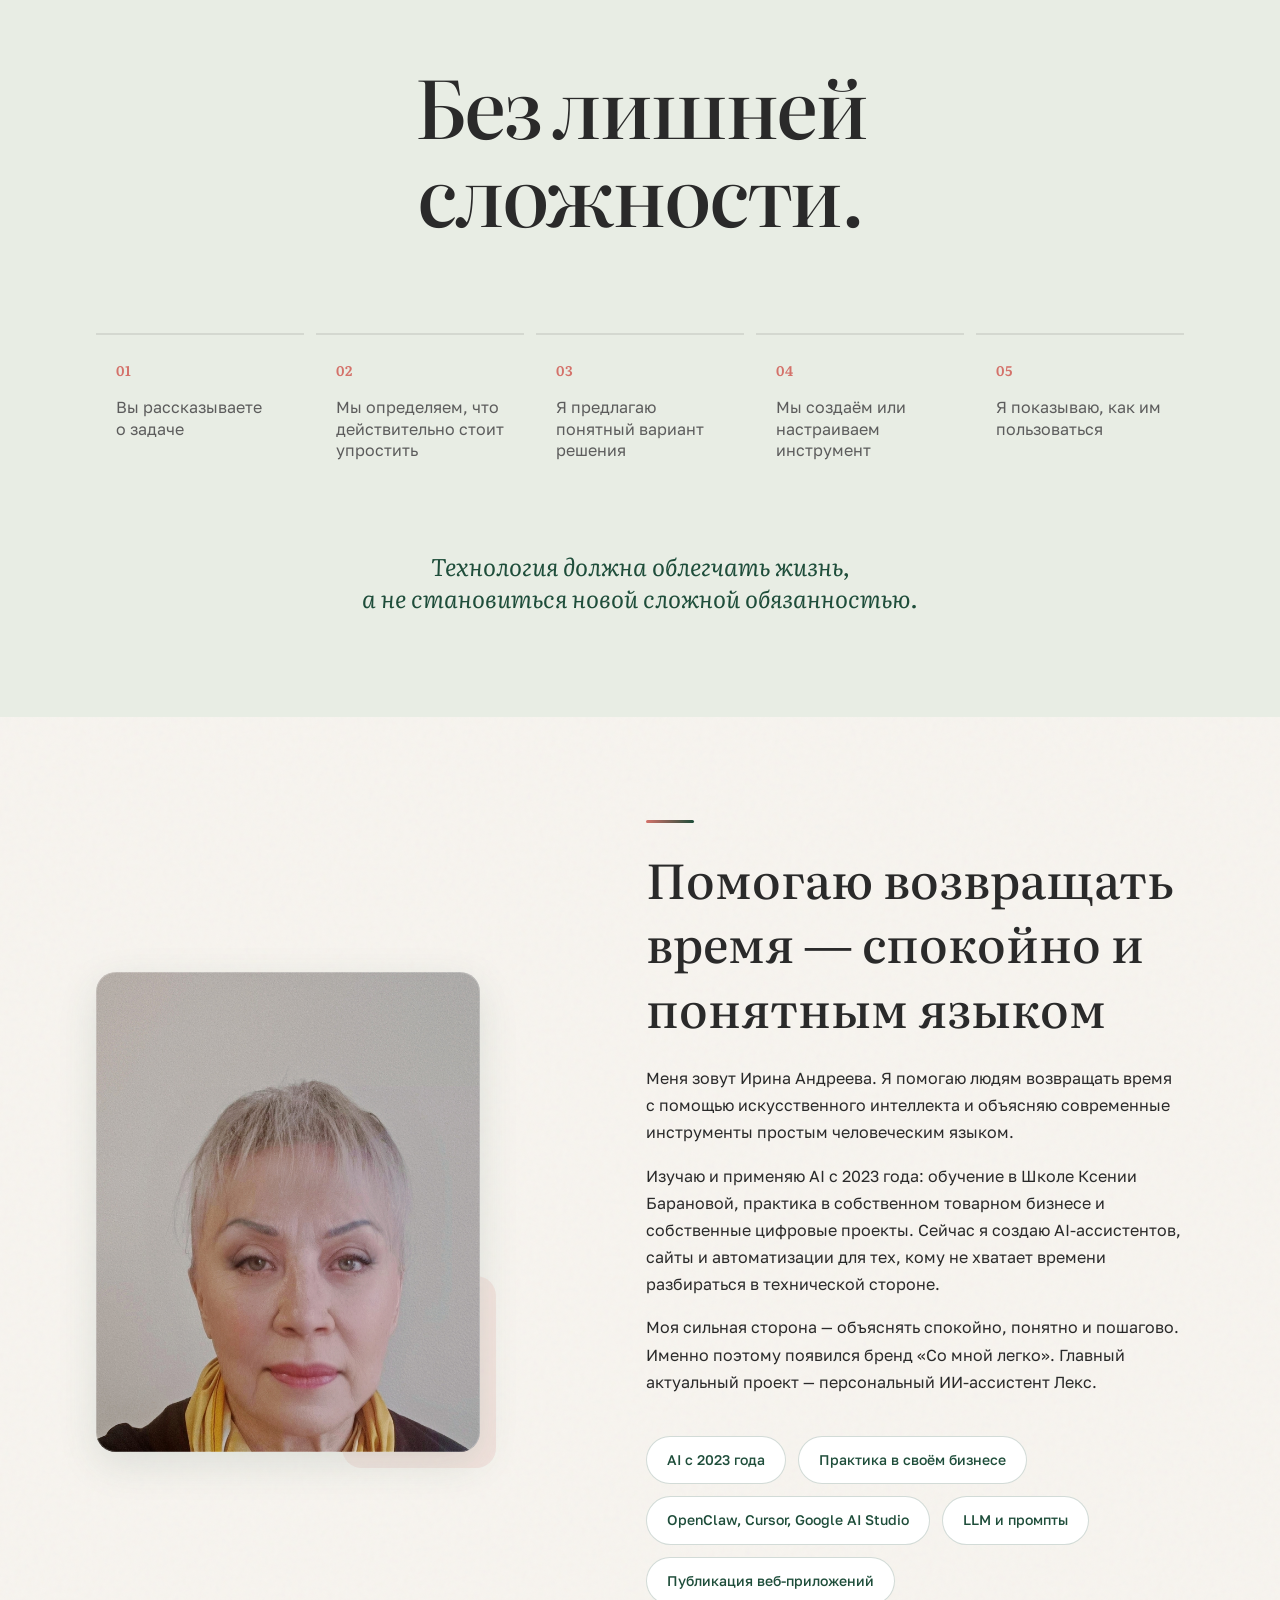
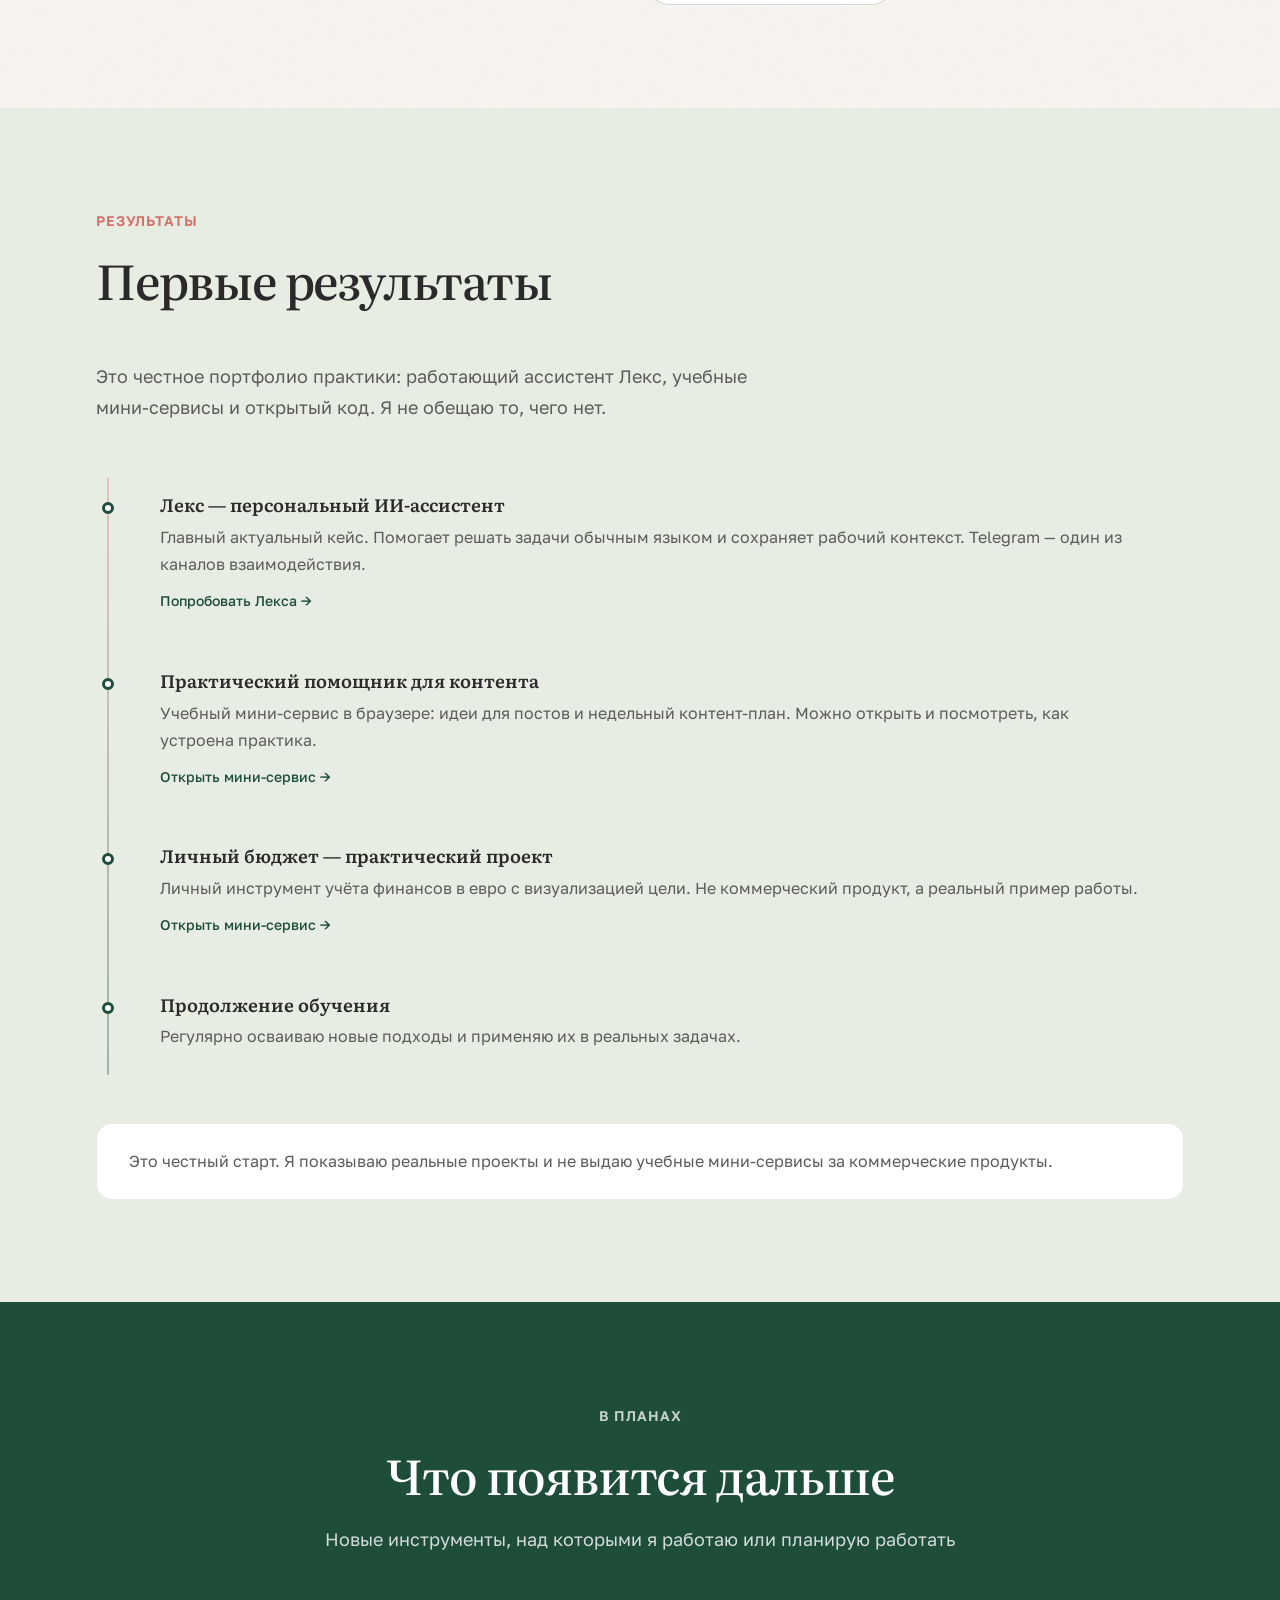
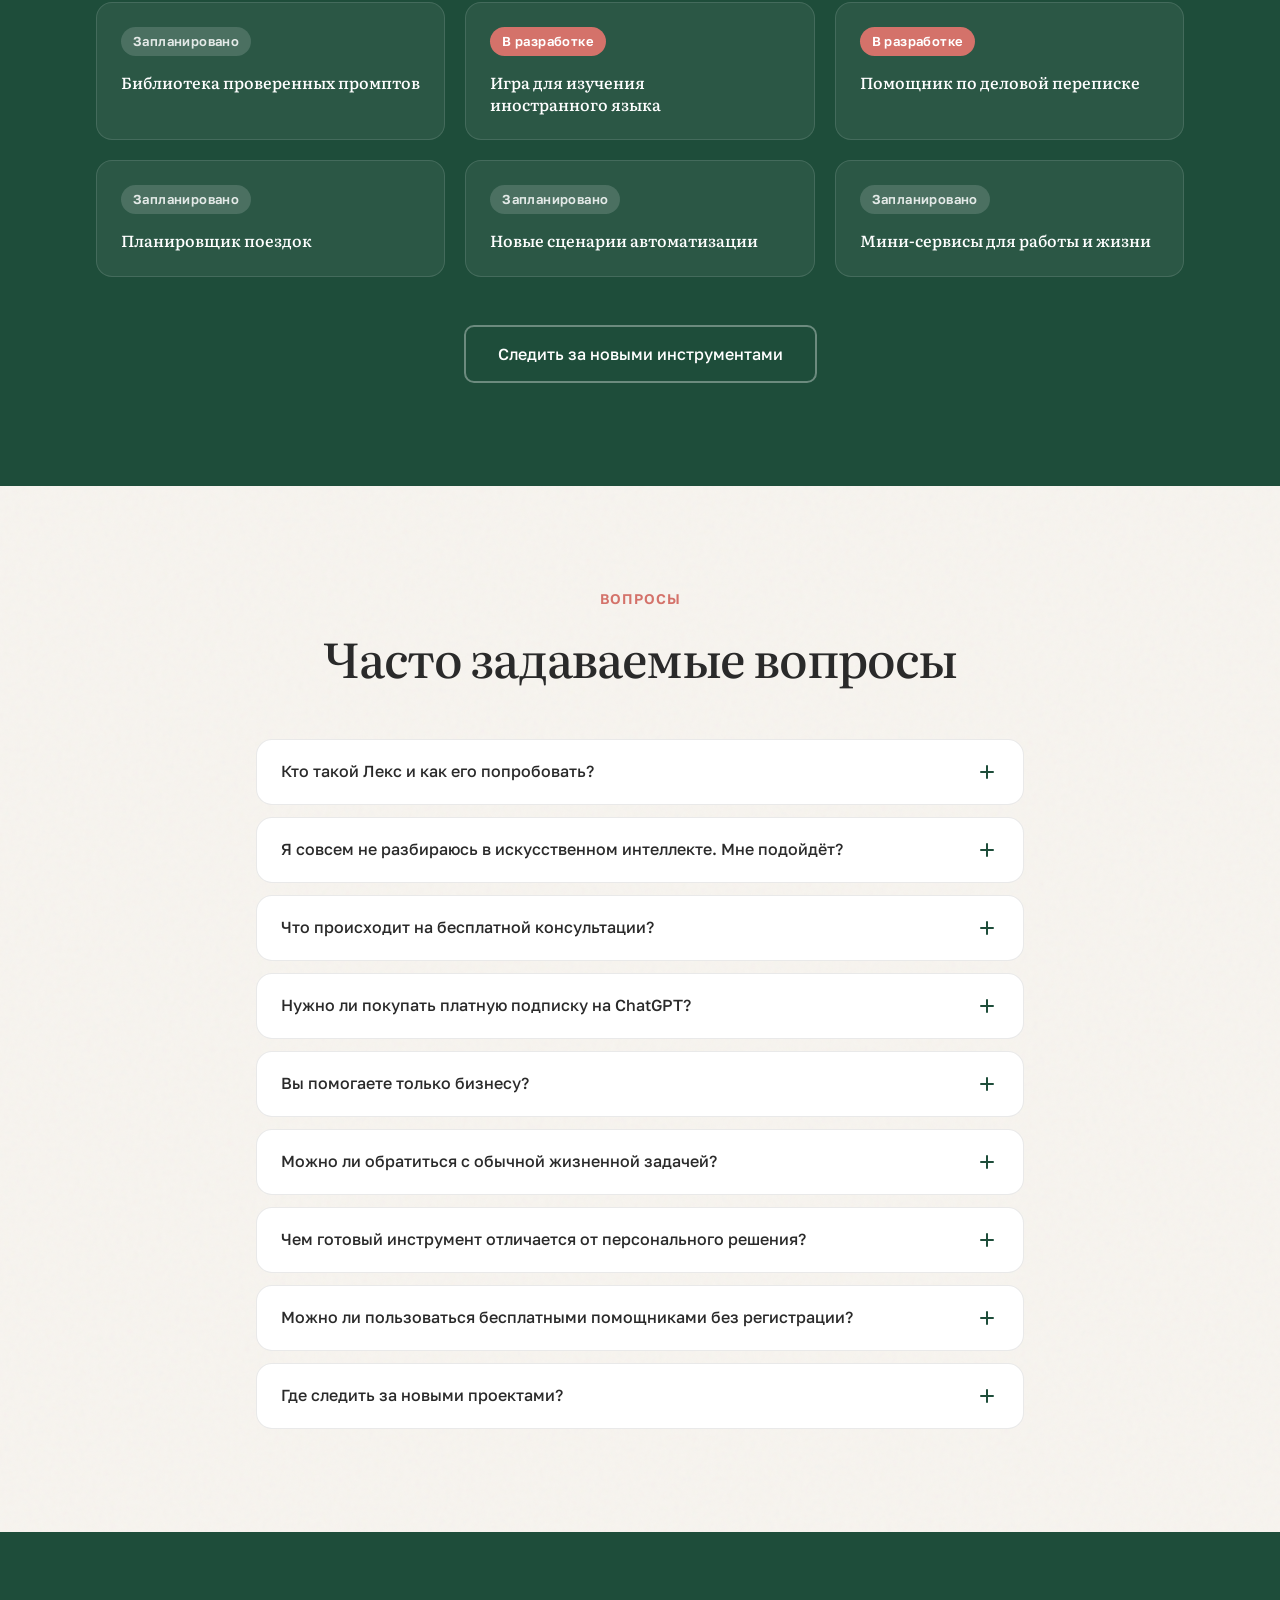
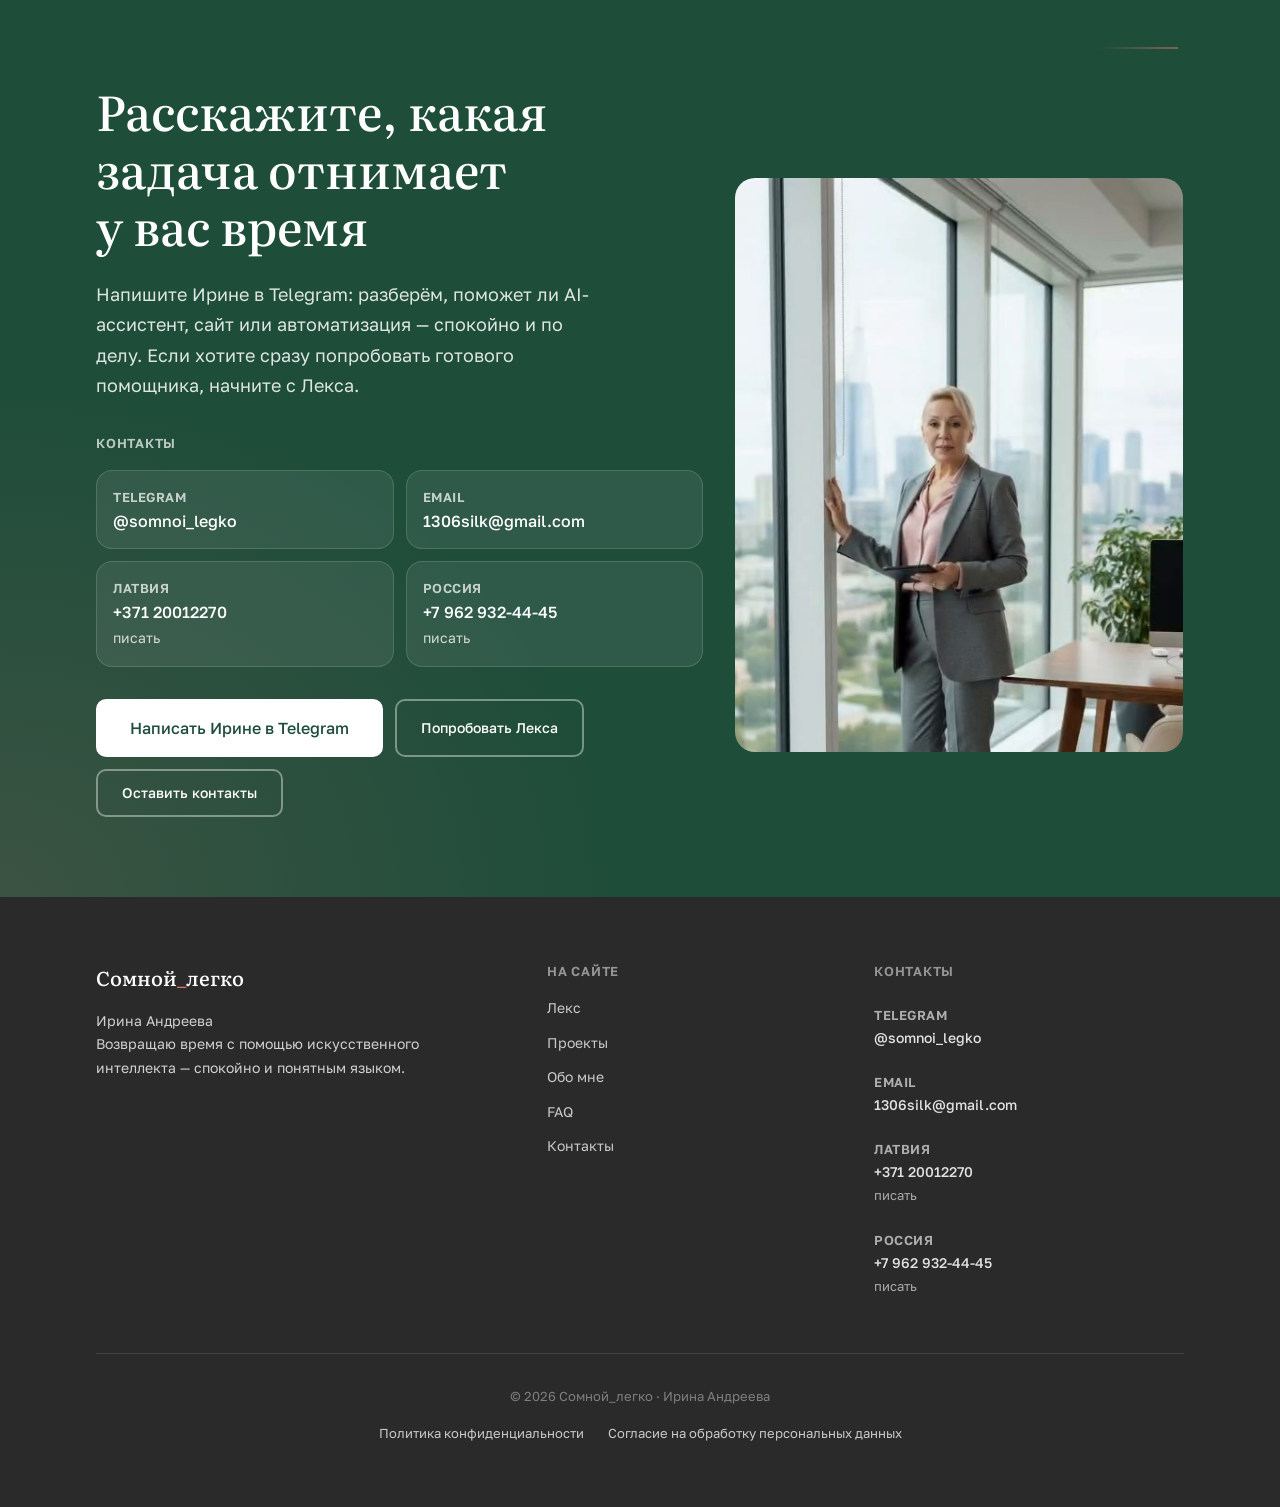
==== commit 5e46015b: "Опубликовать юридические страницы и обновить витрину" ====
--- a/index.html
+++ b/index.html
@@ -56,7 +56,6 @@
             ],
             "sameAs": [
               "https://t.me/somnoi_legko",
-              "https://github.com/1306silk-star",
               "https://t.me/irinaai13_bot"
             ]
           },
@@ -573,7 +572,7 @@
           </header>
 
           <div class="projects__list" data-cms-list="projects">
-            <article class="project-case project-case--work reveal reveal--scale" data-spotlight data-tilt>
+            <article class="project-case project-case--work reveal reveal--scale" data-project-number="01" data-spotlight data-tilt>
               <div class="project-case__content">
                 <span class="project-case__category">Для работы</span>
                 <span class="project-case__status">Практический мини-сервис</span>
@@ -601,7 +600,6 @@
                 </div>
                 <div class="project-case__actions">
                   <a class="btn btn--primary btn--shine" href="https://1306silk-star.github.io/my_test/" target="_blank" rel="noopener noreferrer">Открыть помощник</a>
-                  <a class="btn btn--secondary" href="https://github.com/1306silk-star/my_test" target="_blank" rel="noopener noreferrer">Посмотреть код на GitHub</a>
                 </div>
               </div>
               <div class="project-case__visual">
@@ -626,7 +624,7 @@
               </div>
             </article>
 
-            <article class="project-case project-case--life project-case--reverse reveal reveal--scale" data-spotlight data-tilt>
+            <article class="project-case project-case--life project-case--reverse reveal reveal--scale" data-project-number="02" data-spotlight data-tilt>
               <div class="project-case__content">
                 <span class="project-case__category">Для жизни</span>
                 <span class="project-case__status">Практический мини-сервис</span>
@@ -654,7 +652,6 @@
                 </div>
                 <div class="project-case__actions">
                   <a class="btn btn--primary btn--shine" href="https://1306silk-star.github.io/my_budget/" target="_blank" rel="noopener noreferrer">Открыть приложение</a>
-                  <a class="btn btn--secondary" href="https://github.com/1306silk-star/my_budget" target="_blank" rel="noopener noreferrer">Посмотреть код на GitHub</a>
                 </div>
               </div>
               <div class="project-case__visual">
@@ -676,6 +673,49 @@
                     <a class="btn btn--secondary btn--sm" href="https://1306silk-star.github.io/my_budget/" target="_blank" rel="noopener noreferrer">Открыть в новой вкладке</a>
                   </div>
                 </div>
+              </div>
+            </article>
+
+            <article class="project-case project-case--life project-case--v-knigu reveal reveal--scale" data-project-number="03" data-spotlight data-tilt>
+              <div class="project-case__content">
+                <span class="project-case__category">Для жизни</span>
+                <span class="project-case__status">Android • версия 1.25</span>
+                <h3 class="project-case__title">В книгу!</h3>
+
+                <div class="project-case__meta">
+                  <div class="project-case__block">
+                    <p class="project-case__block-label">Задача</p>
+                    <p class="project-case__block-text">Как отвлечь ребёнка от бесконечного экрана — без уговоров, запретов и очередного «положи телефон»? Предложить ему что-то настолько же интересное.</p>
+                  </div>
+                  <div class="project-case__block">
+                    <p class="project-case__block-label">Решение</p>
+                    <p class="project-case__block-text">«В книгу!» помогает за несколько секунд подобрать книги по возрасту и увлечениям ребёнка — приключения, тайны, фантастику, юмор, науку и открытия. Не бесконечный каталог, в котором снова нужно выбирать, а несколько увлекательных книг, с которых можно начать прямо сейчас.</p>
+                  </div>
+                </div>
+                <ul class="project-case__benefits">
+                  <li class="project-case__benefit">Подбор по возрасту и интересам</li>
+                  <li class="project-case__benefit">Несколько увлекательных книг вместо длинного списка</li>
+                  <li class="project-case__benefit">Русский и английский языки</li>
+                  <li class="project-case__benefit">Простой выбор без регистрации и сложных настроек</li>
+                </ul>
+                <div class="project-case__features">
+                  <span class="tag">6–8</span>
+                  <span class="tag">9–11</span>
+                  <span class="tag">12–14</span>
+                  <span class="tag">RU / EN</span>
+                  <span class="tag">Android</span>
+                </div>
+                <p class="project-case__accent">Меньше времени на поиски. Больше шансов услышать: „А давай эту“.</p>
+                <div class="project-case__actions">
+                  <a class="btn btn--primary btn--shine" href="https://github.com/1306silk-star/v-knigu/releases/latest/download/V-knigu.apk" target="_blank" rel="noopener noreferrer">Скачать для Android</a>
+                </div>
+              </div>
+              <div class="project-case__visual project-showcase">
+                <img class="project-showcase__hero" src="assets/images/projects/v-knigu-hero.png" alt="Главный экран приложения «В книгу!» — подросток перед книгой-порталом" loading="lazy" />
+                <figure class="project-showcase__inside">
+                  <img src="assets/images/projects/v-knigu-background.png" alt="Утверждённый фон внутренних экранов приложения «В книгу!»" loading="lazy" />
+                  <figcaption class="project-showcase__caption">Внутри приложения</figcaption>
+                </figure>
               </div>
             </article>
           </div>
@@ -799,11 +839,6 @@
               <h3 class="result-item__title">Личный бюджет — практический проект</h3>
               <p class="result-item__text">Личный инструмент учёта финансов в евро с визуализацией цели. Не коммерческий продукт, а реальный пример работы.</p>
               <a class="result-item__link" href="https://1306silk-star.github.io/my_budget/" target="_blank" rel="noopener noreferrer">Открыть мини-сервис →</a>
-            </article>
-            <article class="result-item reveal reveal--delay-3">
-              <h3 class="result-item__title">Открытый код на GitHub</h3>
-              <p class="result-item__text">Практические проекты можно посмотреть в коде — без обещаний «крупной студии».</p>
-              <a class="result-item__link" href="https://github.com/1306silk-star" target="_blank" rel="noopener noreferrer">Профиль GitHub →</a>
             </article>
             <article class="result-item reveal reveal--delay-3">
               <h3 class="result-item__title">Продолжение обучения</h3>
@@ -1075,10 +1110,10 @@
                 <div class="cta__portrait-glow" aria-hidden="true"></div>
                 <img
                   class="cta__photo"
-                  src="assets/images/hero/hero.png"
+                  src="assets/images/contacts/irina-cta.jpg"
                   alt="Ирина Андреева — можно написать ей и обсудить задачу, которая отнимает время"
-                  width="800"
-                  height="1000"
+                  width="478"
+                  height="612"
                   loading="lazy"
                   data-cms-attr="src:contacts.photo,alt:contacts.photoAlt"
                 />
@@ -1150,6 +1185,10 @@
         <p class="site-footer__bottom" data-cms="footer.bottom">
           © 2026 Сомной_легко · Ирина Андреева
         </p>
+        <nav class="site-footer__legal" aria-label="Юридическая информация">
+          <a class="site-footer__link" href="privacy.html">Политика конфиденциальности</a>
+          <a class="site-footer__link" href="consent.html">Согласие на обработку персональных данных</a>
+        </nav>
       </div>
     </footer>
 
@@ -1223,18 +1262,22 @@
           </div>
 
           <div class="contact-form__field">
-            <label class="contact-form__consent">
+            <div class="contact-form__consent">
               <input
                 class="contact-form__checkbox"
                 type="checkbox"
                 id="contact-consent"
                 name="consent"
+                aria-describedby="contact-consent-text"
                 required
               />
-              <span class="contact-form__consent-text">
-                Даю согласие на обработку моих персональных данных
-              </span>
-            </label>
+              <div class="contact-form__consent-text" id="contact-consent-text">
+                <label for="contact-consent">Я ознакомился(ась) с</label>
+                <a href="privacy.html">Политикой конфиденциальности</a>
+                <label for="contact-consent">и даю согласие на обработку указанных мной персональных данных для ответа на мой запрос.</label>
+                <a class="contact-form__consent-details" href="consent.html">Согласие на обработку персональных данных</a>
+              </div>
+            </div>
             <span class="contact-form__error" role="alert"></span>
           </div>
 
--- a/css/components/lex.css
+++ b/css/components/lex.css
@@ -1,6 +1,22 @@
 /**
  * Блок «Лекс» — главный актуальный кейс
  */
+
+.lex {
+  padding-bottom: var(--space-2);
+}
+
+@media (min-width: 768px) {
+  .lex {
+    padding-bottom: 0.625rem;
+  }
+}
+
+@media (min-width: 1024px) {
+  .lex {
+    padding-bottom: clamp(0.5rem, 0.8vw, 0.7rem);
+  }
+}
 
 .lex__panel {
   position: relative;
--- a/css/components/tasks.css
+++ b/css/components/tasks.css
@@ -9,6 +9,10 @@
 .recognize__grid {
   display: grid;
   gap: var(--space-12);
+}
+
+.recognize__grid.reveal-clip {
+  clip-path: none;
 }
 
 @media (min-width: 1024px) {
@@ -89,6 +93,11 @@
     box-shadow var(--transition-base);
 }
 
+.recognize__item.reveal {
+  opacity: 1;
+  transform: none;
+}
+
 .recognize__item:hover {
   transform: translateY(-3px);
   border-color: var(--color-accent);
--- a/css/components/projects.css
+++ b/css/components/projects.css
@@ -64,7 +64,7 @@
 }
 
 .project-case--work::before {
-  content: "01";
+  content: attr(data-project-number);
   position: absolute;
   top: var(--space-4);
   right: var(--space-6);
@@ -95,7 +95,7 @@
 }
 
 .project-case--life::before {
-  content: "02";
+  content: attr(data-project-number);
   position: absolute;
   bottom: var(--space-6);
   left: var(--space-6);
@@ -225,11 +225,120 @@
   white-space: normal;
 }
 
+.project-case__accent {
+  margin: 0 0 var(--space-6);
+  padding: var(--space-4) var(--space-5);
+  color: var(--color-text);
+  font-family: var(--font-display);
+  font-size: clamp(1.05rem, 2vw, 1.25rem);
+  line-height: var(--leading-snug);
+  background: rgba(212, 114, 106, 0.1);
+  border-left: 3px solid var(--color-accent);
+  border-radius: 0 var(--radius-md) var(--radius-md) 0;
+}
+
+.project-case--v-knigu .project-case__features .tag {
+  display: inline-flex;
+  align-items: center;
+  min-height: 2.25rem;
+  padding-inline: var(--space-4);
+  color: var(--color-primary);
+  background: rgba(255, 255, 255, 0.78);
+  border: 1px solid rgba(30, 77, 58, 0.16);
+  box-shadow: 0 0.25rem 0.8rem rgba(42, 42, 42, 0.05);
+}
+
 .project-case__visual {
   position: relative;
   min-width: 0;
 }
 
+.project-case--v-knigu {
+  align-items: start;
+  background: linear-gradient(145deg, #fdf6f5 0%, #fffaf0 52%, var(--color-accent-soft) 100%);
+}
+
+.project-showcase {
+  display: grid;
+  grid-template-columns: minmax(0, 1fr) minmax(5.5rem, 0.32fr);
+  gap: clamp(var(--space-3), 2vw, var(--space-5));
+  align-items: end;
+  padding: clamp(var(--space-3), 2vw, var(--space-5));
+  background: rgba(255, 255, 255, 0.62);
+  border: 1px solid rgba(212, 114, 106, 0.2);
+  border-radius: var(--radius-xl);
+  box-shadow: 0 1.25rem 3.5rem rgba(42, 42, 42, 0.12);
+}
+
+.project-showcase__hero,
+.project-showcase__inside img {
+  display: block;
+  width: 100%;
+  object-fit: cover;
+}
+
+.project-showcase__hero {
+  aspect-ratio: 3 / 2;
+  border-radius: var(--radius-lg);
+  box-shadow: 0 0.8rem 2rem rgba(8, 25, 43, 0.24);
+}
+
+.project-showcase__inside {
+  position: relative;
+  margin: 0 0 var(--space-3);
+  transform: rotate(2deg);
+}
+
+.project-showcase__inside img {
+  aspect-ratio: 2 / 3;
+  border: 0.35rem solid #fff;
+  border-radius: calc(var(--radius-lg) + 0.25rem);
+  box-shadow: 0 0.8rem 2rem rgba(42, 42, 42, 0.18);
+}
+
+.project-showcase__caption {
+  position: absolute;
+  right: var(--space-2);
+  bottom: var(--space-2);
+  left: var(--space-2);
+  padding: var(--space-2);
+  color: #fff;
+  font-size: var(--text-xs);
+  font-weight: var(--weight-semibold);
+  text-align: center;
+  background: rgba(8, 25, 43, 0.76);
+  border-radius: var(--radius-sm);
+  backdrop-filter: blur(0.3rem);
+}
+
+@media (min-width: 1024px) {
+  .project-case--v-knigu {
+    grid-template-columns: minmax(0, 0.82fr) minmax(0, 1.18fr);
+  }
+}
+
+@media (max-width: 639px) {
+  .project-showcase {
+    grid-template-columns: minmax(0, 1fr) minmax(4.75rem, 0.35fr);
+    padding: var(--space-2);
+  }
+
+  .project-showcase__caption {
+    font-size: 0.625rem;
+  }
+}
+
+@media (min-width: 1024px) {
+  .project-case--no-preview {
+    grid-template-columns: minmax(0, 42rem);
+  }
+
+  .project-case--no-preview.project-case--reverse .project-case__content {
+    order: initial;
+    padding-left: 0;
+  }
+}
+
 .project-case--life .project-live {
   transform: rotate(-0.5deg);
   transition: transform var(--transition-base);
--- a/css/components/cta.css
+++ b/css/components/cta.css
@@ -17,14 +17,14 @@
 @media (min-width: 768px) {
   .cta__grid {
     grid-template-columns: 1.1fr 0.9fr;
-    gap: var(--space-12);
+    gap: var(--space-6);
   }
 }
 
 @media (min-width: 1024px) {
   .cta__grid {
     grid-template-columns: 1.15fr 0.85fr;
-    gap: var(--space-16);
+    gap: var(--space-8);
   }
 }
 
@@ -162,16 +162,17 @@
 /* Портрет — квадрат, компактнее */
 .cta__visual {
   position: relative;
-  align-self: end;
-  display: flex;
-  justify-content: center;
+  align-self: center;
+  display: flex;
+  justify-content: flex-start;
   line-height: 0;
+  transform: translateY(-1.5rem);
 }
 
 .cta__portrait-wrap {
   position: relative;
-  width: min(100%, 14rem);
-  aspect-ratio: 1 / 1;
+  width: min(100%, 21rem);
+  aspect-ratio: 478 / 612;
   overflow: hidden;
   border-radius: var(--radius-xl);
   display: flex;
@@ -181,13 +182,13 @@
 
 @media (min-width: 768px) {
   .cta__portrait-wrap {
-    width: min(100%, 16rem);
+    width: min(100%, 24rem);
   }
 }
 
 @media (min-width: 1024px) {
   .cta__portrait-wrap {
-    width: min(100%, 18rem);
+    width: min(100%, 28rem);
   }
 }
 
@@ -209,8 +210,8 @@
   display: block;
   width: 100%;
   height: 100%;
-  object-fit: cover;
-  object-position: center 12%;
+  object-fit: contain;
+  object-position: center;
 }
 
 .cta::before {
@@ -239,9 +240,11 @@
   .cta__visual {
     order: 2;
     margin-top: var(--space-4);
+    justify-content: center;
+    transform: translateY(-0.75rem);
   }
 
   .cta__portrait-wrap {
-    width: min(100%, 13rem);
-  }
-}
+    width: min(100%, 19rem);
+  }
+}
--- a/css/components/footer.css
+++ b/css/components/footer.css
@@ -113,6 +113,18 @@
   text-align: center;
 }
 
+.site-footer__legal {
+  display: flex;
+  flex-wrap: wrap;
+  justify-content: center;
+  gap: var(--space-2) var(--space-6);
+  margin-top: var(--space-4);
+}
+
+.site-footer__legal .site-footer__link {
+  font-size: var(--text-xs);
+}
+
 .site-footer a:focus-visible {
   outline-color: var(--color-accent);
 }
--- a/css/components/contact-modal.css
+++ b/css/components/contact-modal.css
@@ -186,6 +186,30 @@
   color: var(--color-text-muted);
 }
 
+.contact-form__consent-text a {
+  color: var(--color-primary);
+  font-weight: var(--weight-semibold);
+  text-decoration: underline;
+  text-decoration-thickness: 1px;
+  text-underline-offset: 0.18em;
+}
+
+.contact-form__consent-text a:hover {
+  color: var(--color-primary-hover);
+}
+
+.contact-form__consent-details {
+  display: inline-flex;
+  width: 100%;
+  margin-top: var(--space-3);
+  padding: var(--space-3) var(--space-4);
+  font-size: var(--text-sm);
+  line-height: var(--leading-snug);
+  background: var(--color-primary-soft);
+  border: 1px solid var(--color-border-strong);
+  border-radius: var(--radius-md);
+}
+
 .contact-form__submit {
   width: 100%;
   margin-top: var(--space-1);
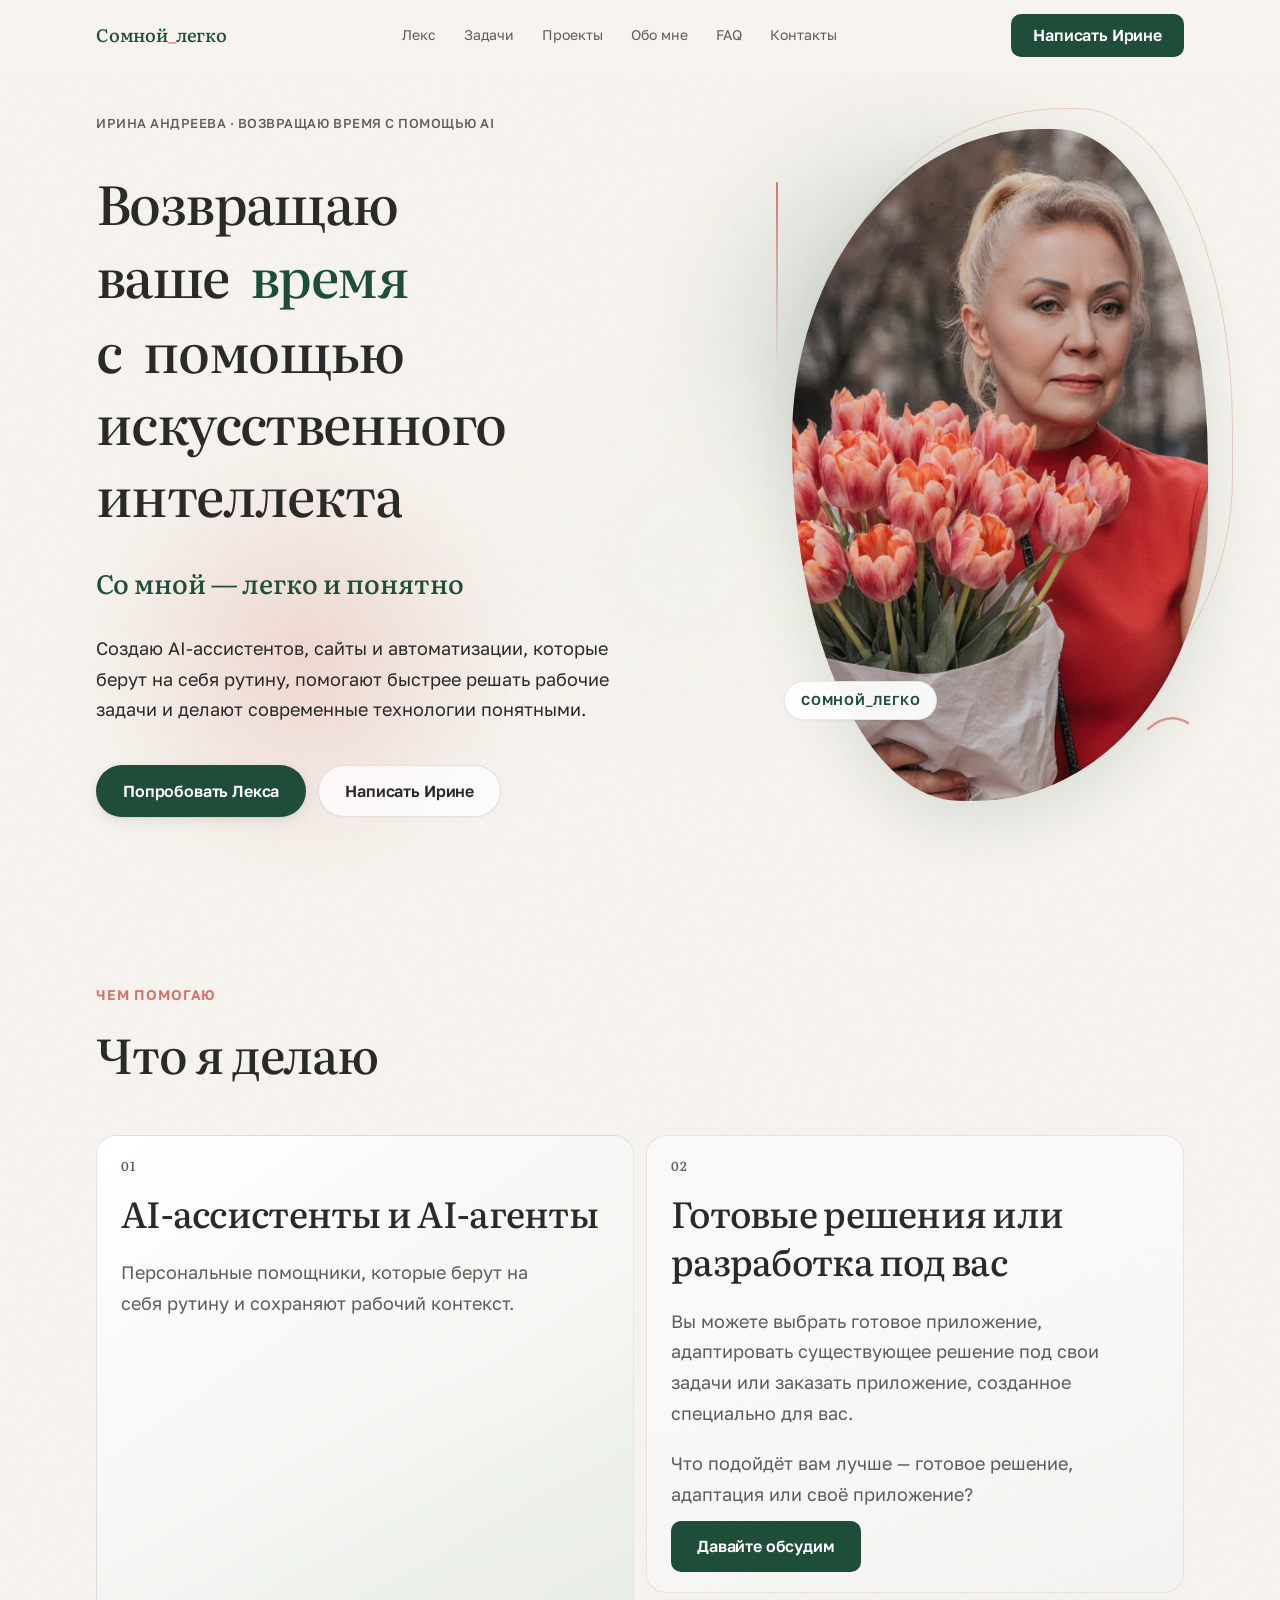
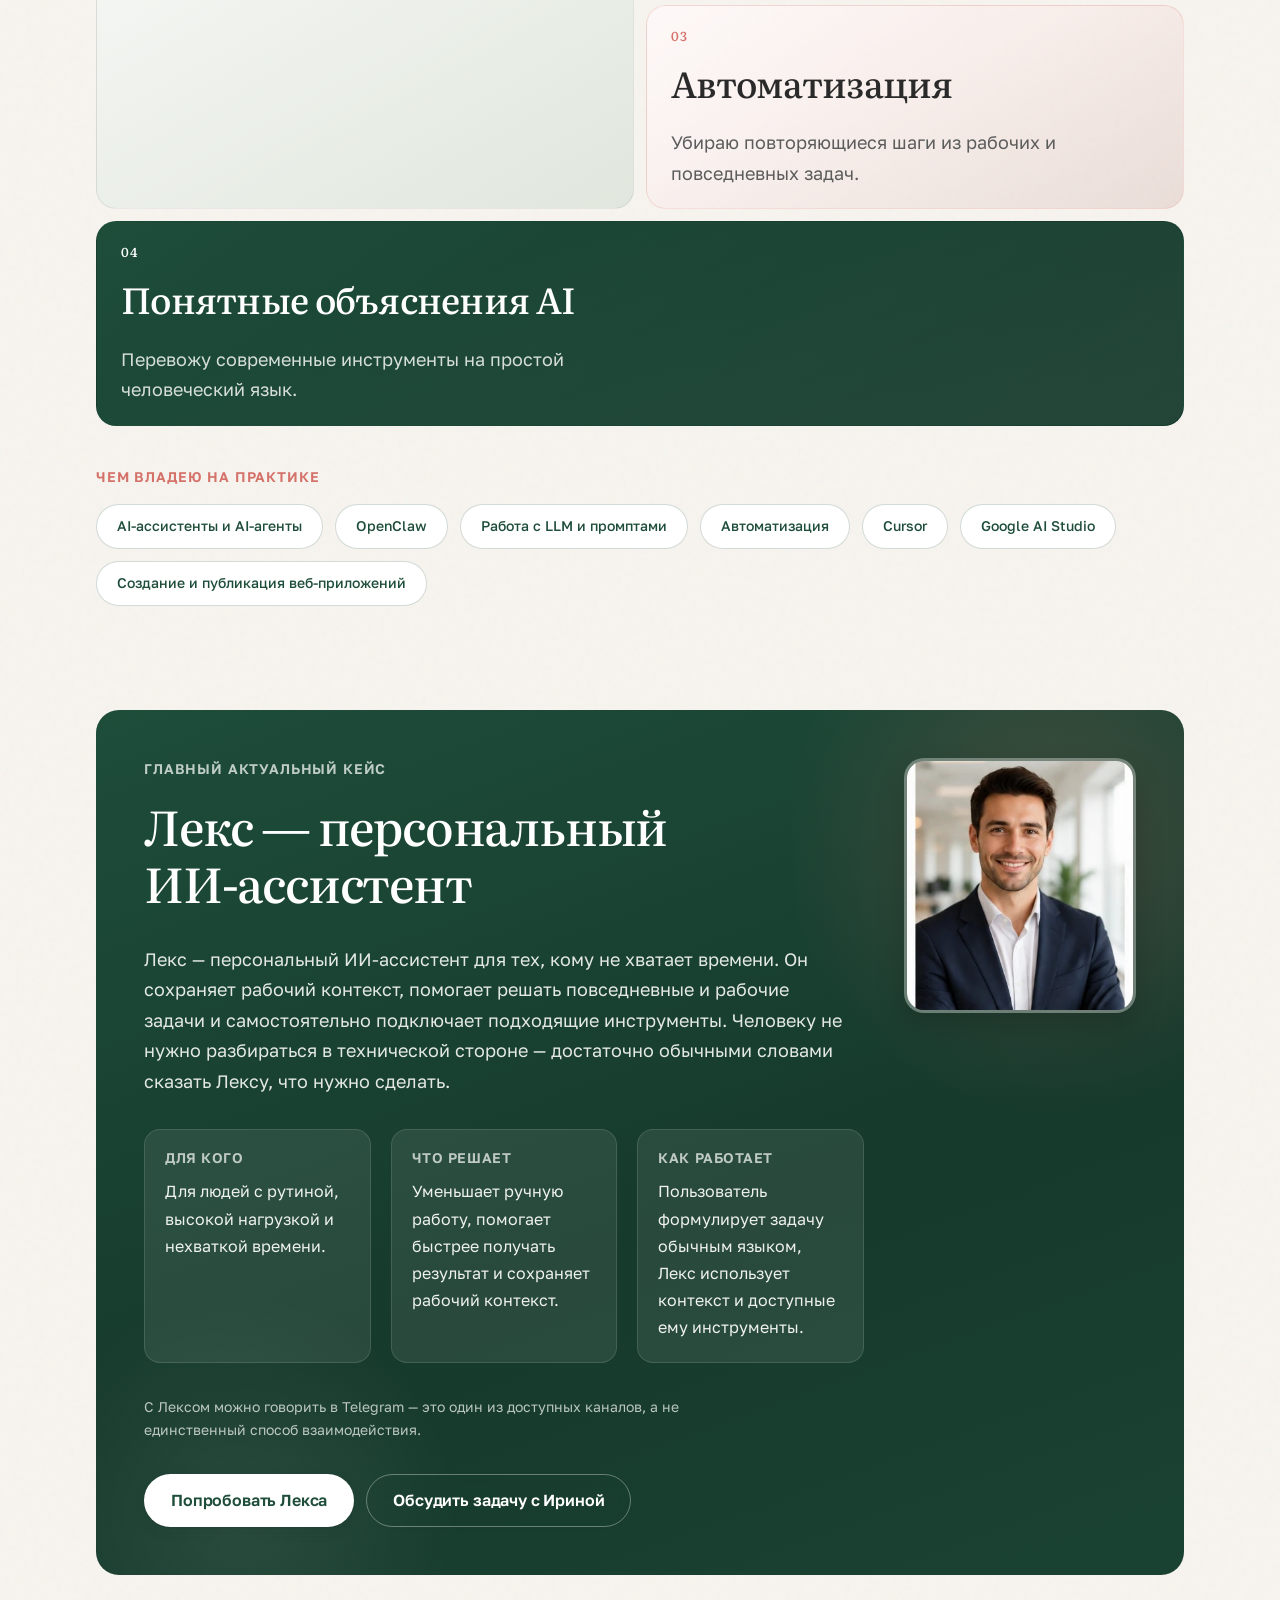
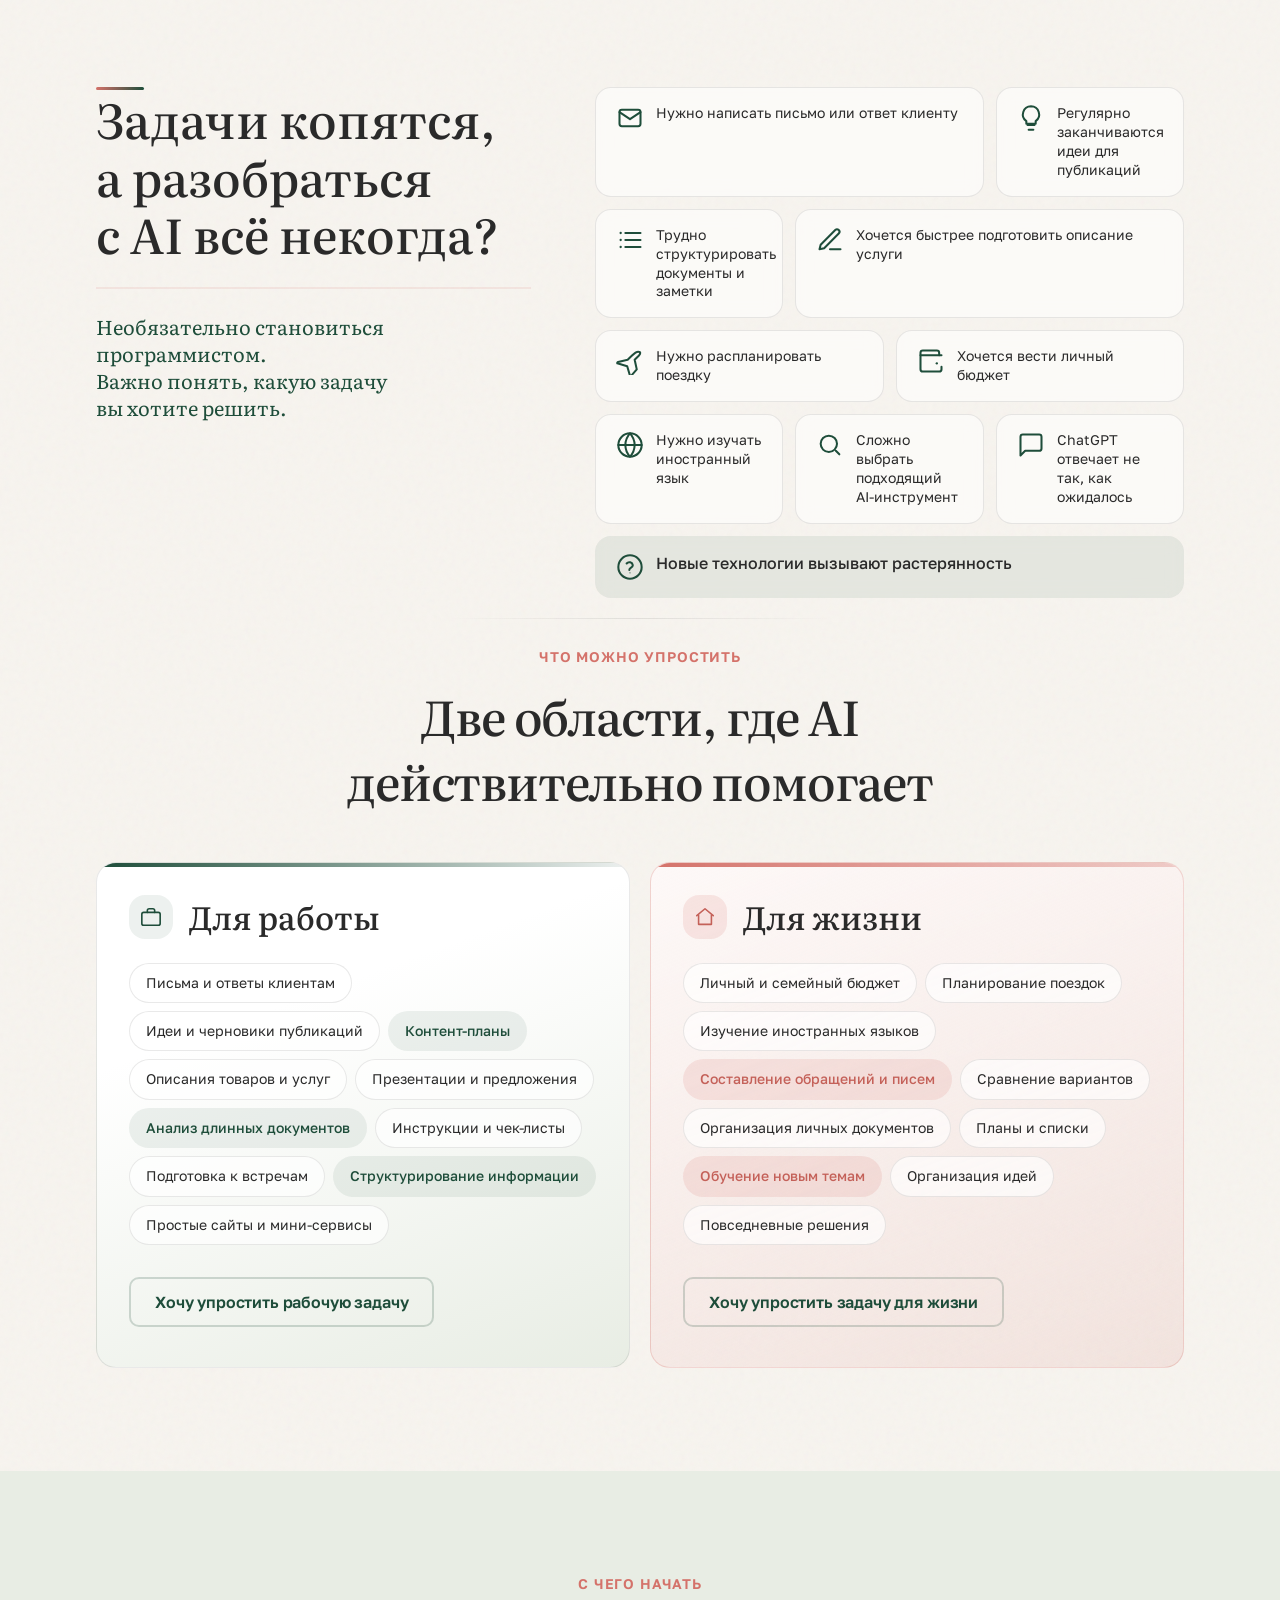
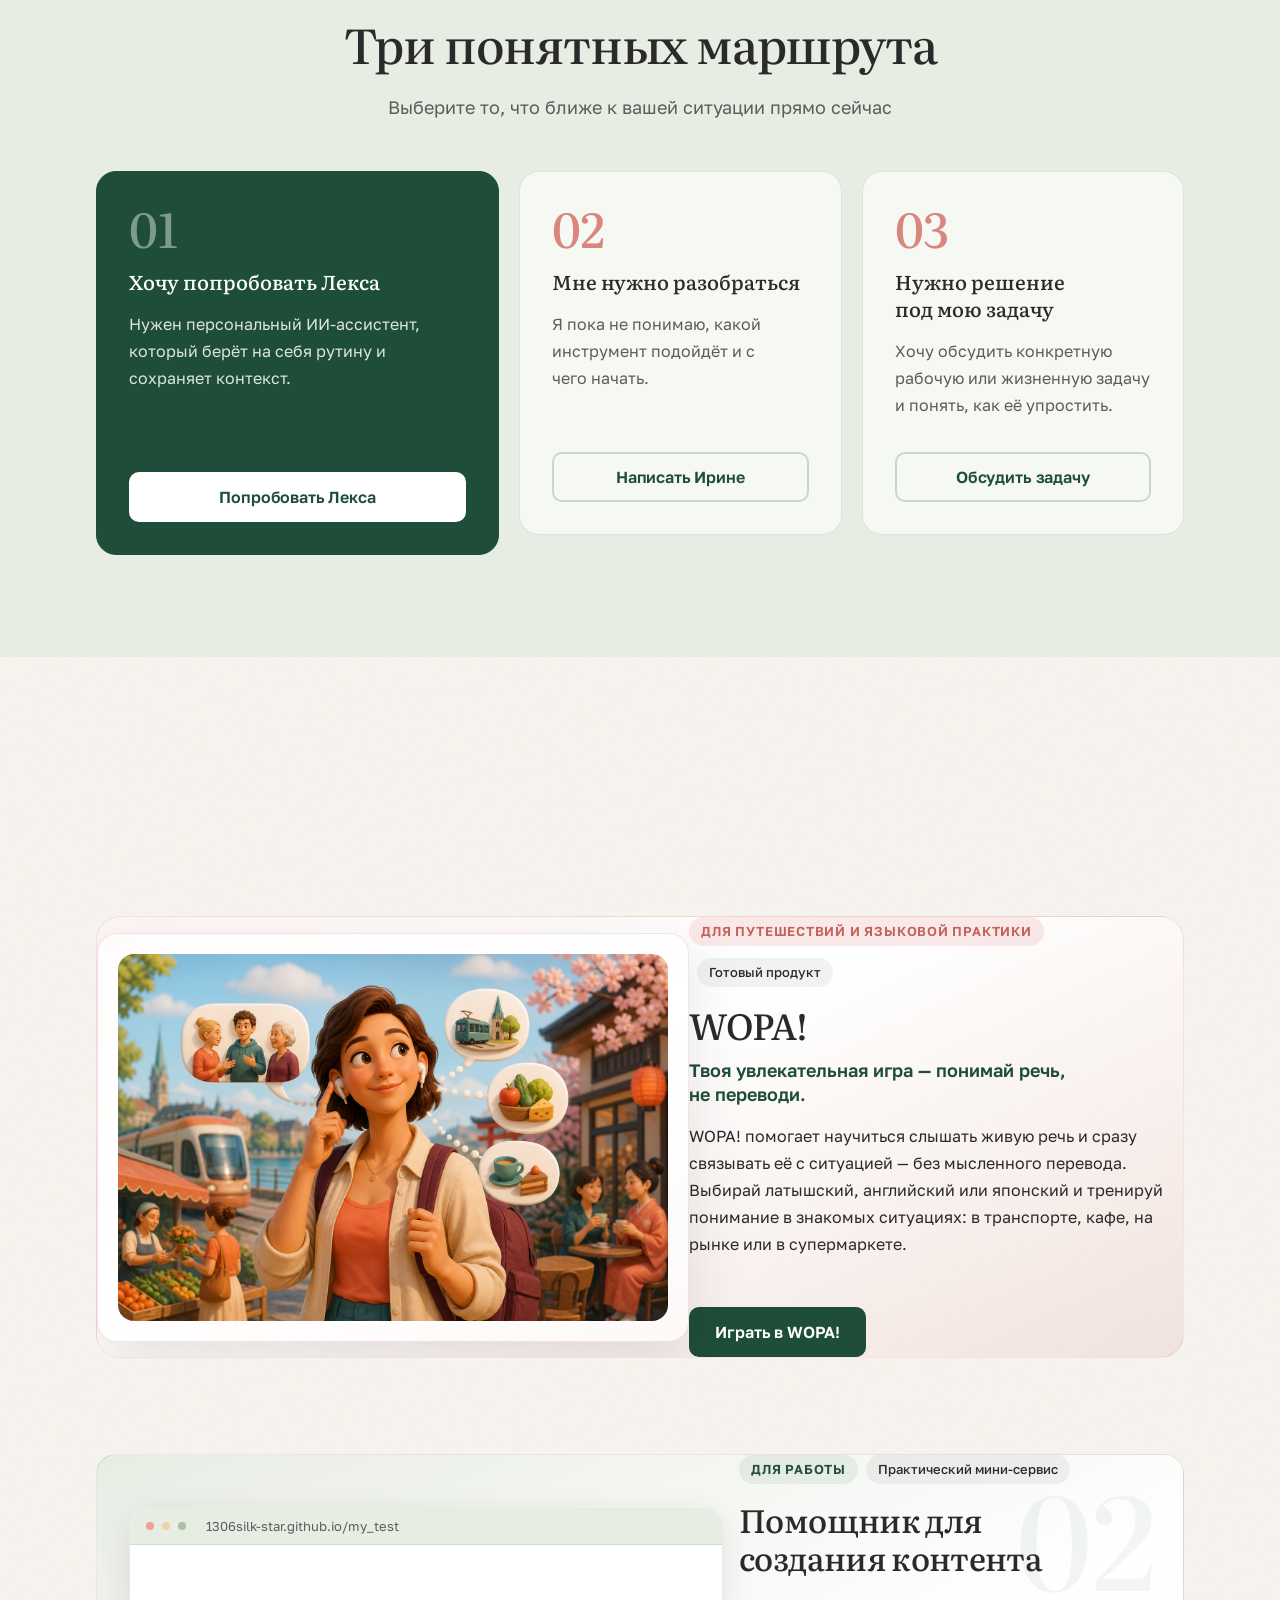
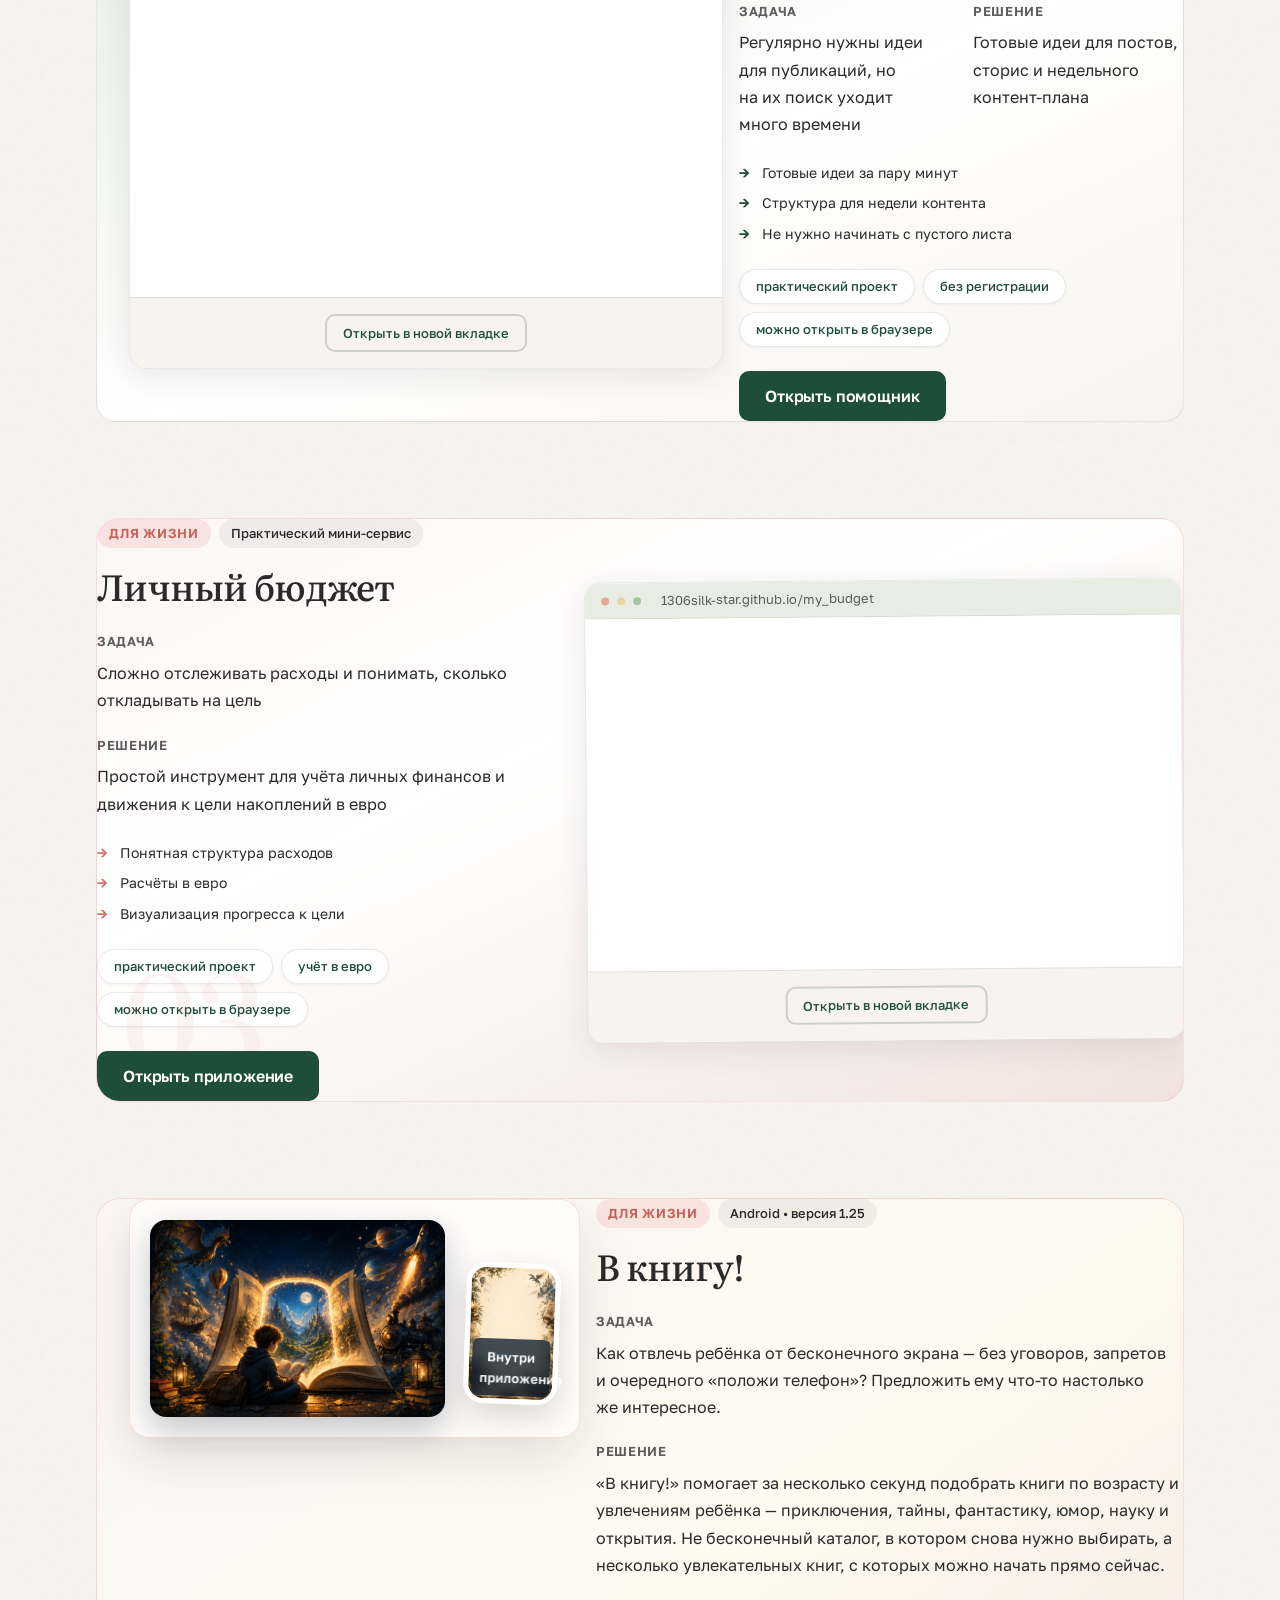
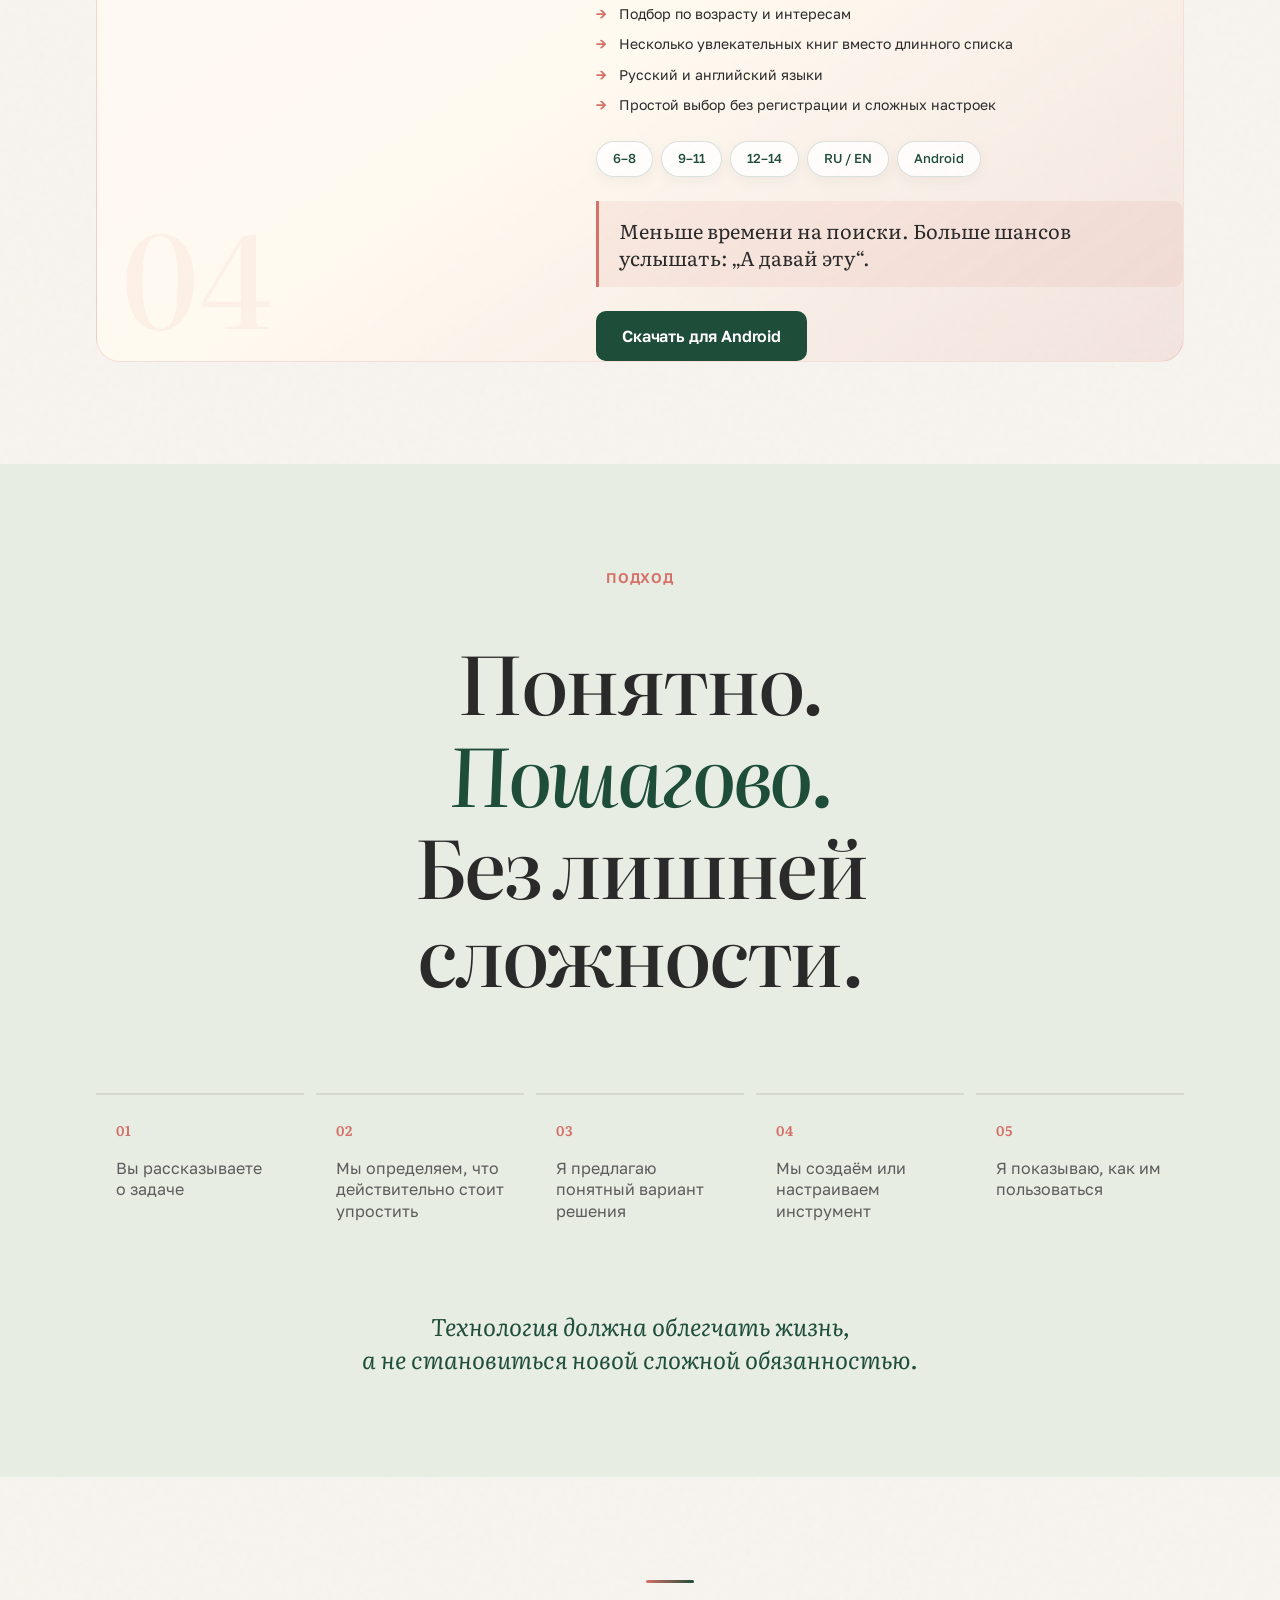
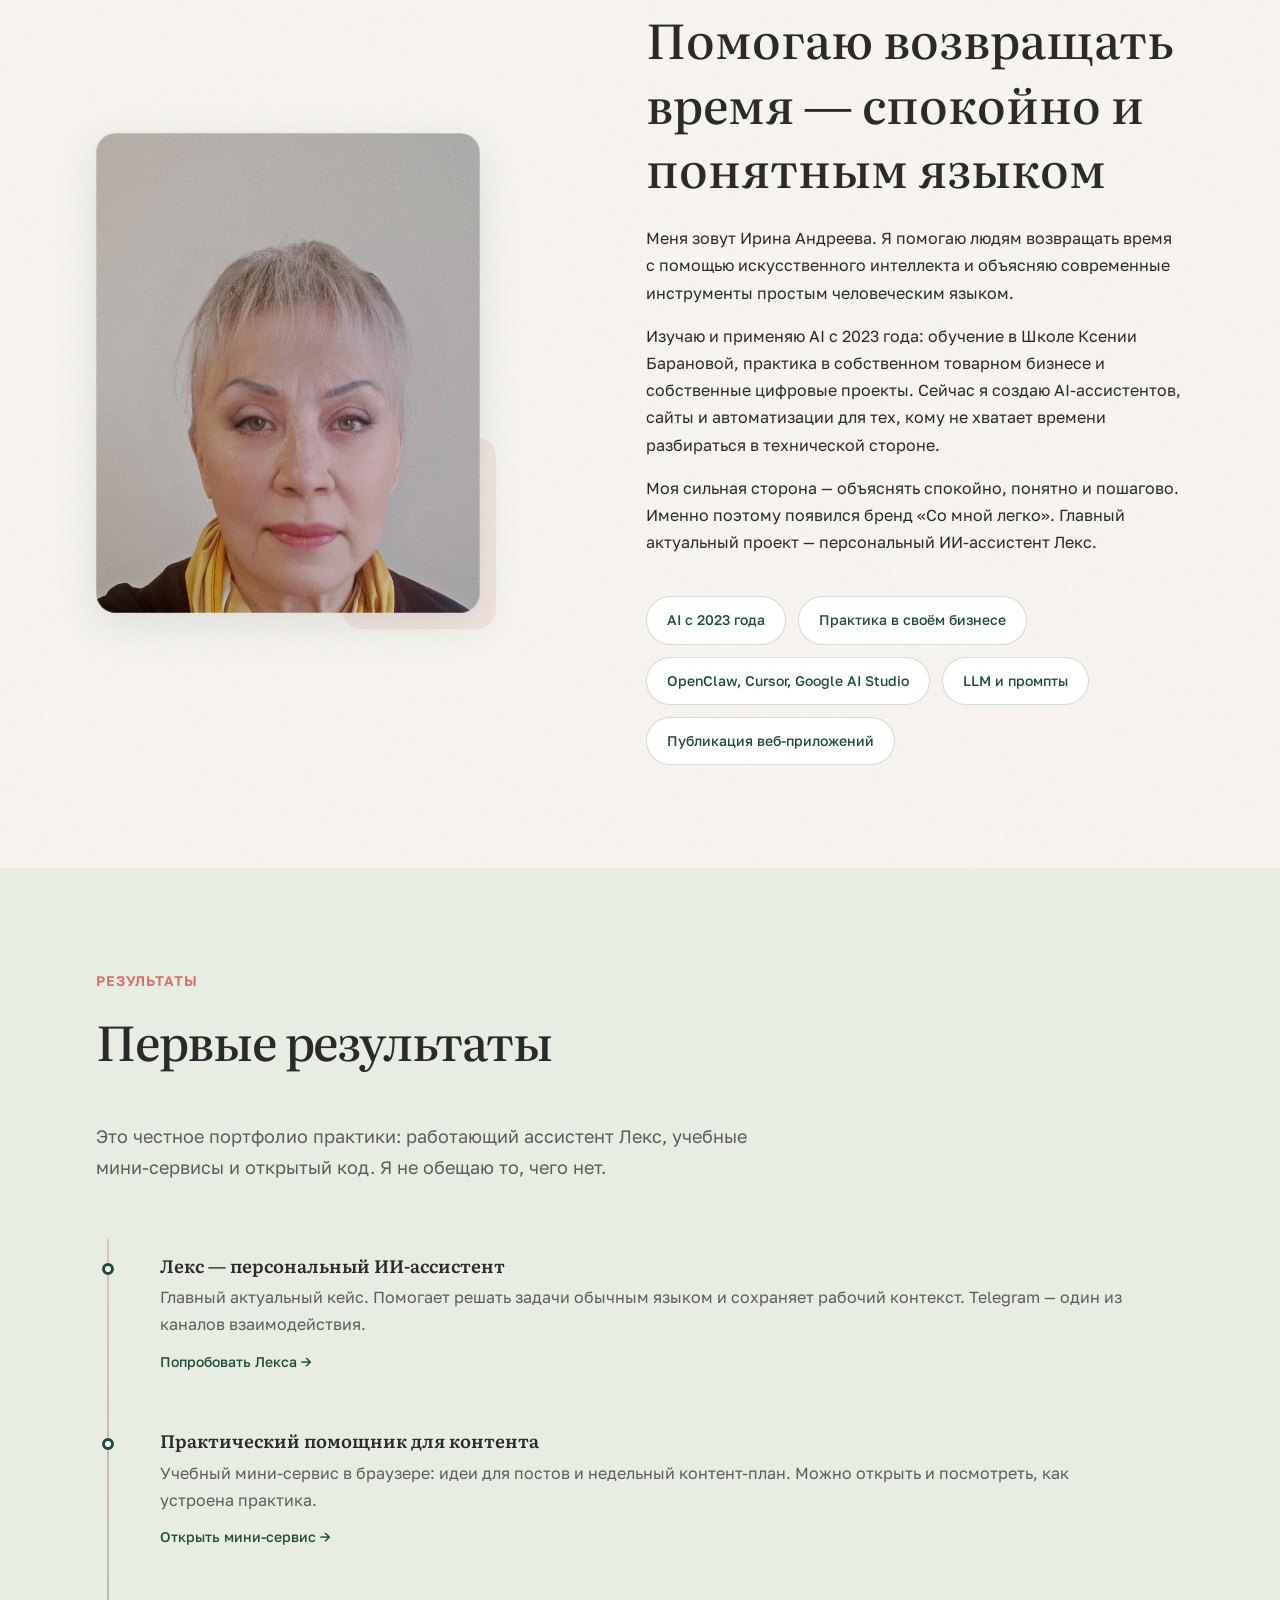
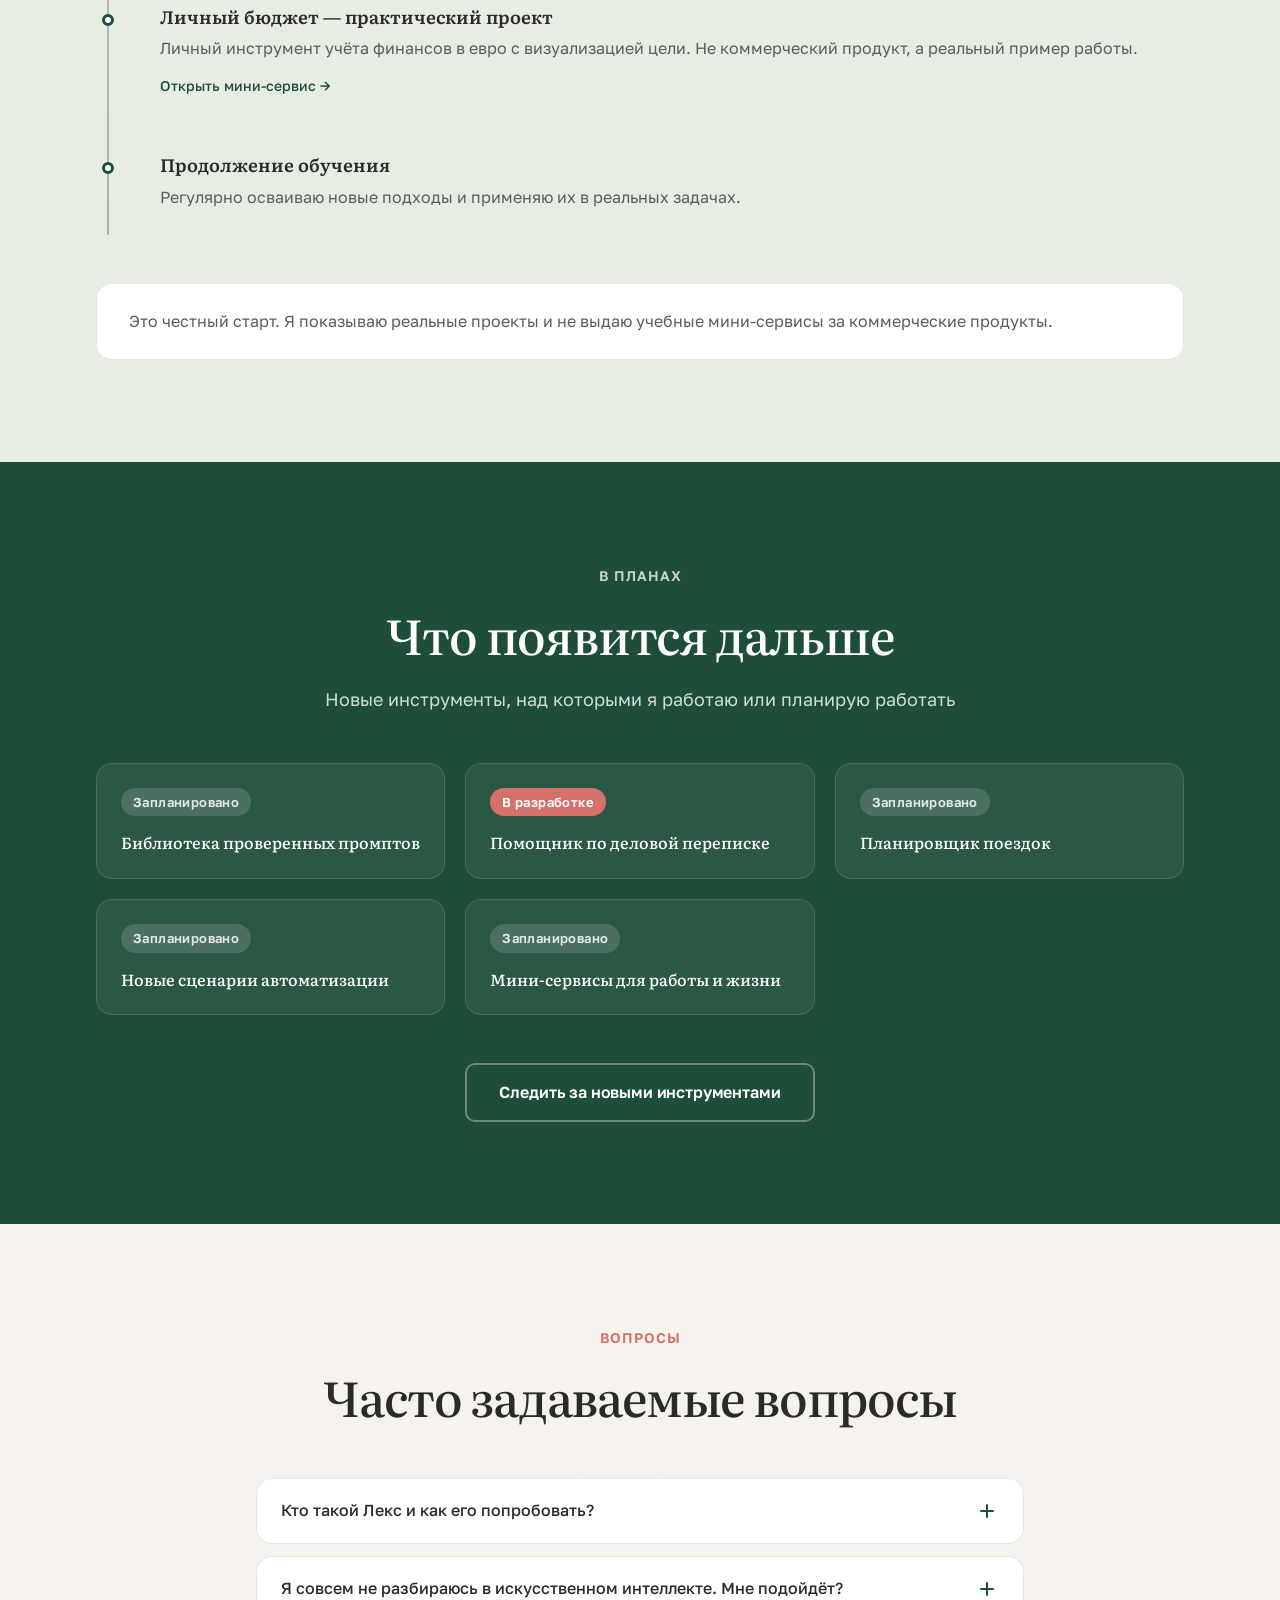
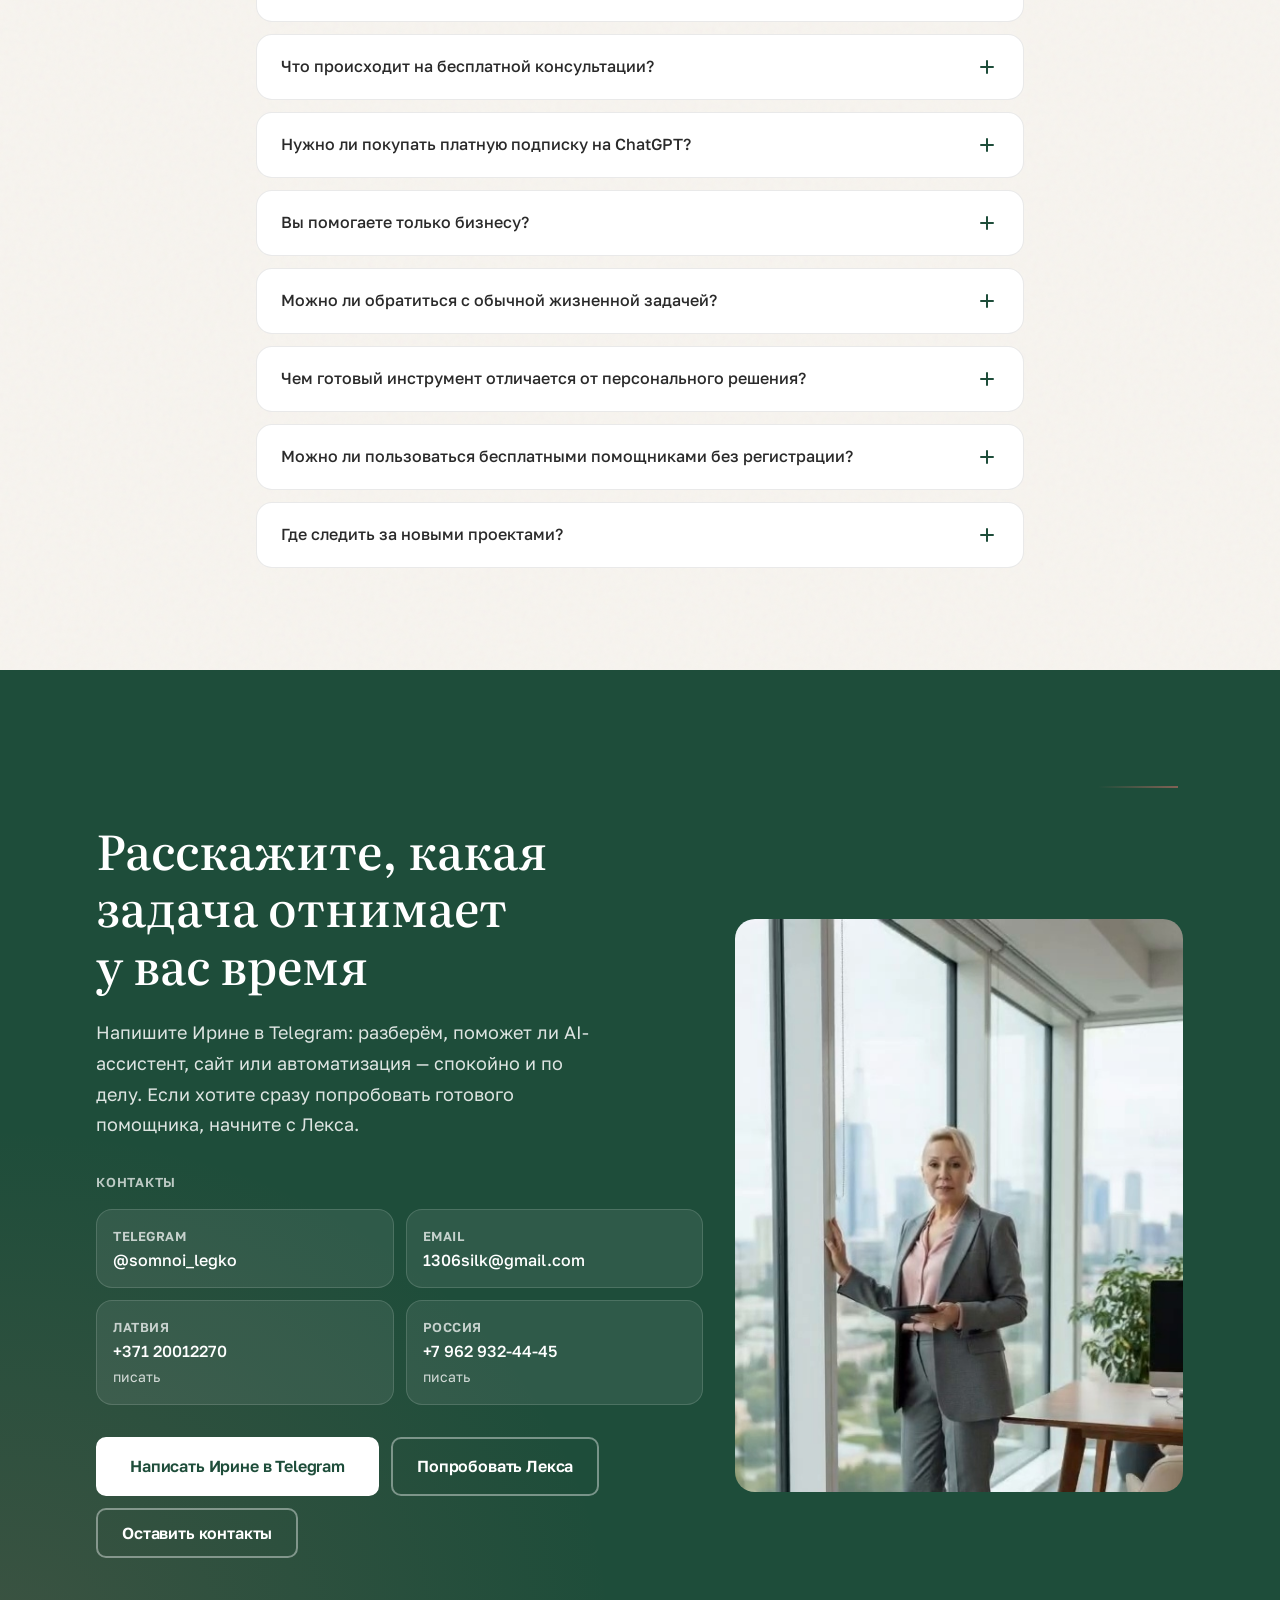
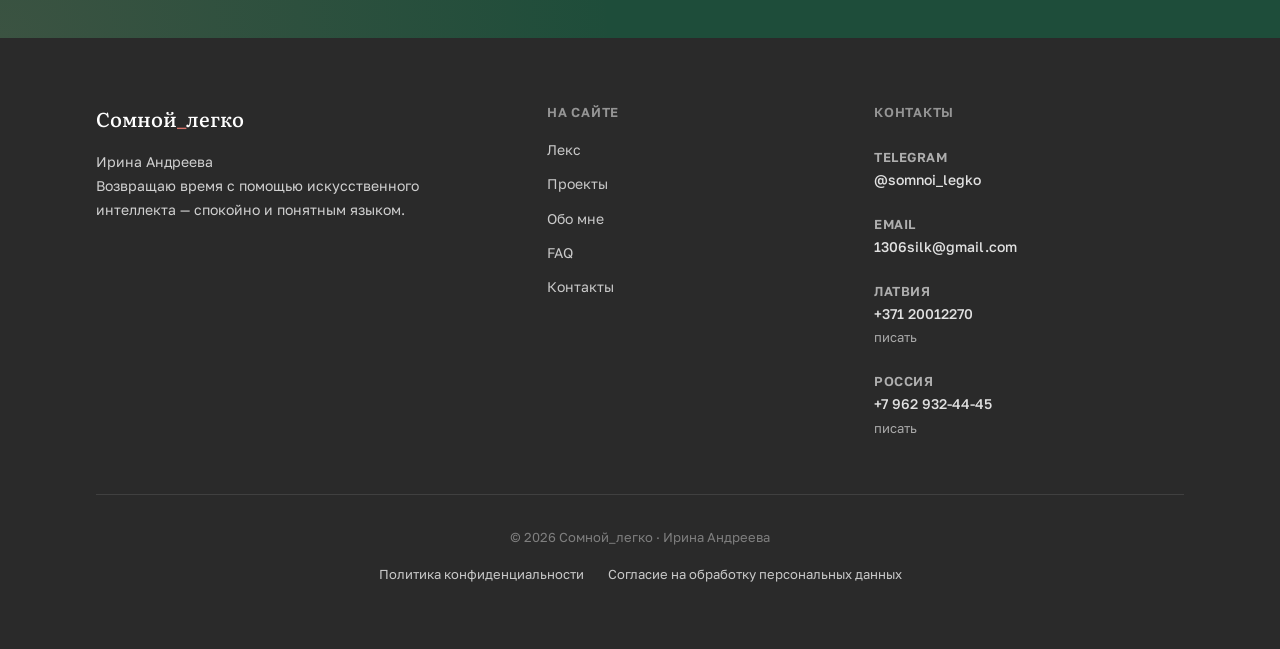
==== commit 75971b28: "Polish card typography and CTA consistency" ====
--- a/index.html
+++ b/index.html
@@ -84,7 +84,7 @@
 
     <link rel="stylesheet" href="css/variables.css" />
     <link rel="stylesheet" href="css/reset.css" />
-    <link rel="stylesheet" href="css/base.css" />
+    <link rel="stylesheet" href="css/base.css?v=20260829-cta-weight" />
     <link rel="stylesheet" href="css/layout.css" />
     <link rel="stylesheet" href="css/utilities.css" />
     <link rel="stylesheet" href="css/animations.css" />
@@ -94,8 +94,8 @@
     <link rel="stylesheet" href="css/components/header.css" />
     <link rel="stylesheet" href="css/components/hero.css" />
     <link rel="stylesheet" href="css/components/lex.css" />
-    <link rel="stylesheet" href="css/components/tasks.css" />
-    <link rel="stylesheet" href="css/components/routes.css" />
+    <link rel="stylesheet" href="css/components/tasks.css?v=20260829-card-body-readable" />
+    <link rel="stylesheet" href="css/components/routes.css?v=20260829-card-body" />
     <link rel="stylesheet" href="css/components/projects.css" />
     <link rel="stylesheet" href="css/components/process.css" />
     <link rel="stylesheet" href="css/components/about.css" />
@@ -229,6 +229,7 @@
               <div class="hero__actions">
                 <a
                   class="btn btn--hero btn--hero-primary"
+                  style="background-color: var(--color-primary); color: var(--color-text-inverse)"
                   data-magnetic
                   href="https://t.me/irinaai13_bot"
                   target="_blank"
@@ -290,8 +291,12 @@
             </article>
             <article class="what-i-do__item">
               <span class="what-i-do__label">02</span>
-              <h3 class="what-i-do__name">Сайты и веб-приложения</h3>
-              <p class="what-i-do__text">Создаю и публикую понятные веб-страницы и мини-сервисы.</p>
+              <h3 class="what-i-do__name">Готовые решения или разработка под вас</h3>
+              <p class="what-i-do__text">Вы можете выбрать готовое приложение, адаптировать существующее решение под свои задачи или заказать приложение, созданное специально для вас.</p>
+              <p class="what-i-do__text">Что подойдёт вам лучше — готовое решение, адаптация или своё приложение?</p>
+              <div class="what-i-do__action">
+                <button class="btn btn--primary" type="button" data-contact-modal-open>Давайте обсудим</button>
+              </div>
             </article>
             <article class="what-i-do__item what-i-do__item--accent">
               <span class="what-i-do__label">03</span>
@@ -881,10 +886,6 @@
             <article class="roadmap-card reveal">
               <span class="roadmap-card__status roadmap-card__status--planned">Запланировано</span>
               <h3 class="roadmap-card__title">Библиотека проверенных промптов</h3>
-            </article>
-            <article class="roadmap-card reveal reveal--delay-1">
-              <span class="roadmap-card__status roadmap-card__status--dev">В разработке</span>
-              <h3 class="roadmap-card__title">Игра для изучения иностранного языка</h3>
             </article>
             <article class="roadmap-card reveal reveal--delay-1">
               <span class="roadmap-card__status roadmap-card__status--dev">В разработке</span>
--- a/css/base.css
+++ b/css/base.css
@@ -58,6 +58,13 @@
   position: relative;
 }
 
+.btn:not(.btn--sm) {
+  font-size: 1rem !important;
+  font-weight: 600 !important;
+  line-height: 1.4 !important;
+  letter-spacing: -0.01em;
+}
+
 .btn:focus-visible,
 button:focus-visible {
   outline: 2px solid var(--color-primary);
--- a/css/components/tasks.css
+++ b/css/components/tasks.css
@@ -417,6 +417,13 @@
   font-size: clamp(1.5rem, 3vw, 2.25rem);
 }
 
+.what-i-do__item:nth-child(2) .what-i-do__name,
+.what-i-do__item:nth-child(3) .what-i-do__name {
+  font-size: clamp(1.5rem, 3vw, 2.25rem) !important;
+  font-weight: 500 !important;
+  line-height: 1.35 !important;
+}
+
 .what-i-do__item--wide {
   min-height: 0;
 }
@@ -475,7 +482,7 @@
   z-index: 1;
   margin-top: var(--space-2);
   font-family: var(--font-body);
-  font-size: var(--text-sm);
+  font-size: clamp(1rem, 2vw, 1.125rem);
   font-weight: var(--weight-regular);
   line-height: var(--leading-relaxed);
   color: var(--color-text-muted);
@@ -484,10 +491,6 @@
 
 .what-i-do__item--dark .what-i-do__text {
   color: rgba(255, 255, 255, 0.82);
-}
-
-.what-i-do__item--featured .what-i-do__text {
-  font-size: var(--text-base);
 }
 
 .skills {
--- a/css/components/routes.css
+++ b/css/components/routes.css
@@ -76,6 +76,7 @@
 .route-card__text {
   flex: 1;
   font-size: var(--text-base);
+  font-weight: var(--weight-regular);
   line-height: var(--leading-relaxed);
   color: var(--color-text-muted);
 }
--- a/css/components/projects.css
+++ b/css/components/projects.css
@@ -6,6 +6,14 @@
   display: flex;
   flex-direction: column;
   gap: clamp(var(--space-16), 8vw, var(--space-24));
+}
+
+.projects {
+  padding-top: var(--space-6);
+}
+
+.projects > .container > .section-header {
+  margin-bottom: var(--space-6);
 }
 
 .project-case {
@@ -225,6 +233,20 @@
   white-space: normal;
 }
 
+.project-case__subtitle {
+  margin: calc(-1 * var(--space-3)) 0 var(--space-4);
+  color: var(--color-primary);
+  font-size: var(--text-lg);
+  font-weight: var(--weight-semibold);
+  line-height: var(--leading-snug);
+}
+
+.project-case__description {
+  margin-bottom: var(--space-6);
+  font-size: var(--text-base);
+  line-height: var(--leading-relaxed);
+}
+
 .project-case__accent {
   margin: 0 0 var(--space-6);
   padding: var(--space-4) var(--space-5);
@@ -251,6 +273,37 @@
 .project-case__visual {
   position: relative;
   min-width: 0;
+}
+
+.project-product-visual {
+  overflow: hidden;
+  padding: clamp(var(--space-3), 2vw, var(--space-5));
+  background: rgba(255, 255, 255, 0.62);
+  border: 1px solid rgba(212, 114, 106, 0.2);
+  border-radius: var(--radius-xl);
+  box-shadow: 0 1.25rem 3.5rem rgba(42, 42, 42, 0.12);
+}
+
+.project-product-visual__image {
+  display: block;
+  width: 100%;
+  aspect-ratio: 3 / 2;
+  object-fit: cover;
+  border-radius: var(--radius-lg);
+}
+
+@media (min-width: 1024px) {
+  .project-case--wopa {
+    grid-template-columns: minmax(0, 1.2fr) minmax(0, 1fr);
+  }
+
+  .project-case--wopa .project-case__visual {
+    order: 1;
+  }
+
+  .project-case--wopa .project-case__content {
+    order: 2;
+  }
 }
 
 .project-case--v-knigu {
